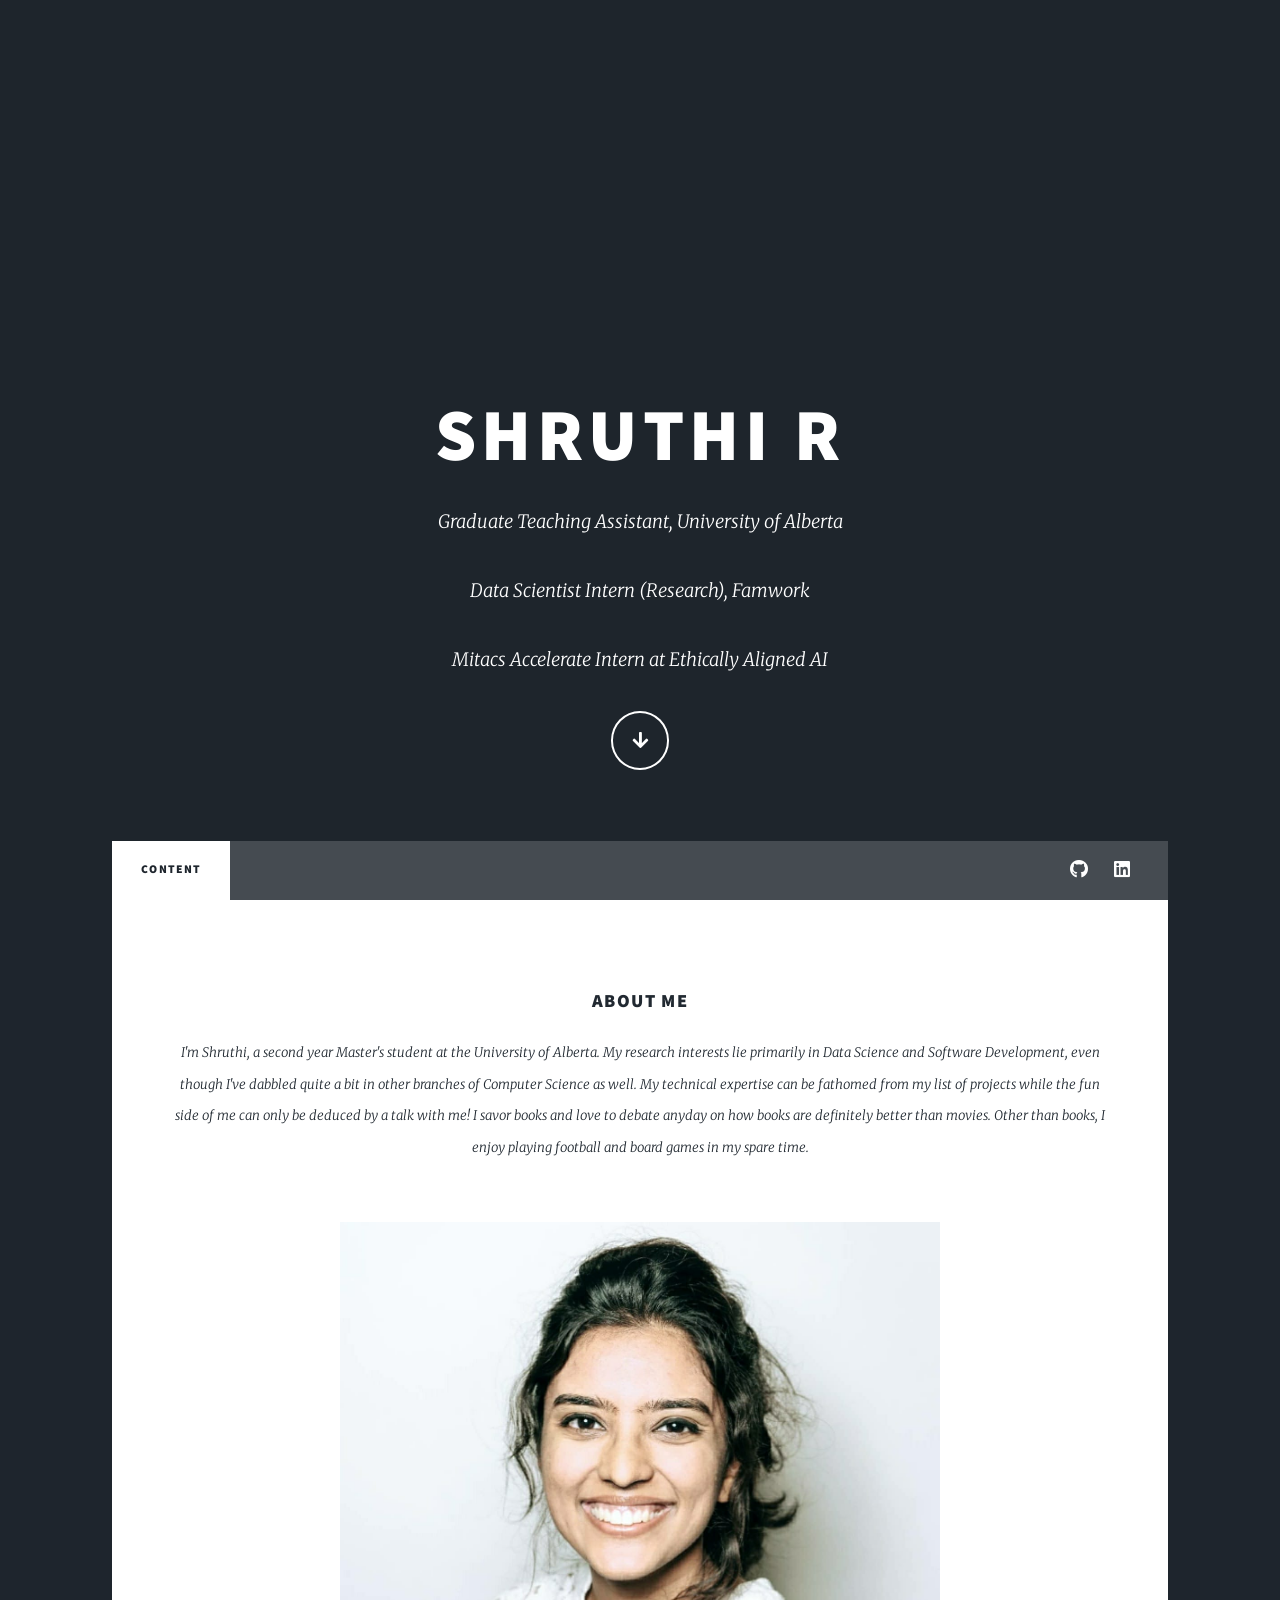
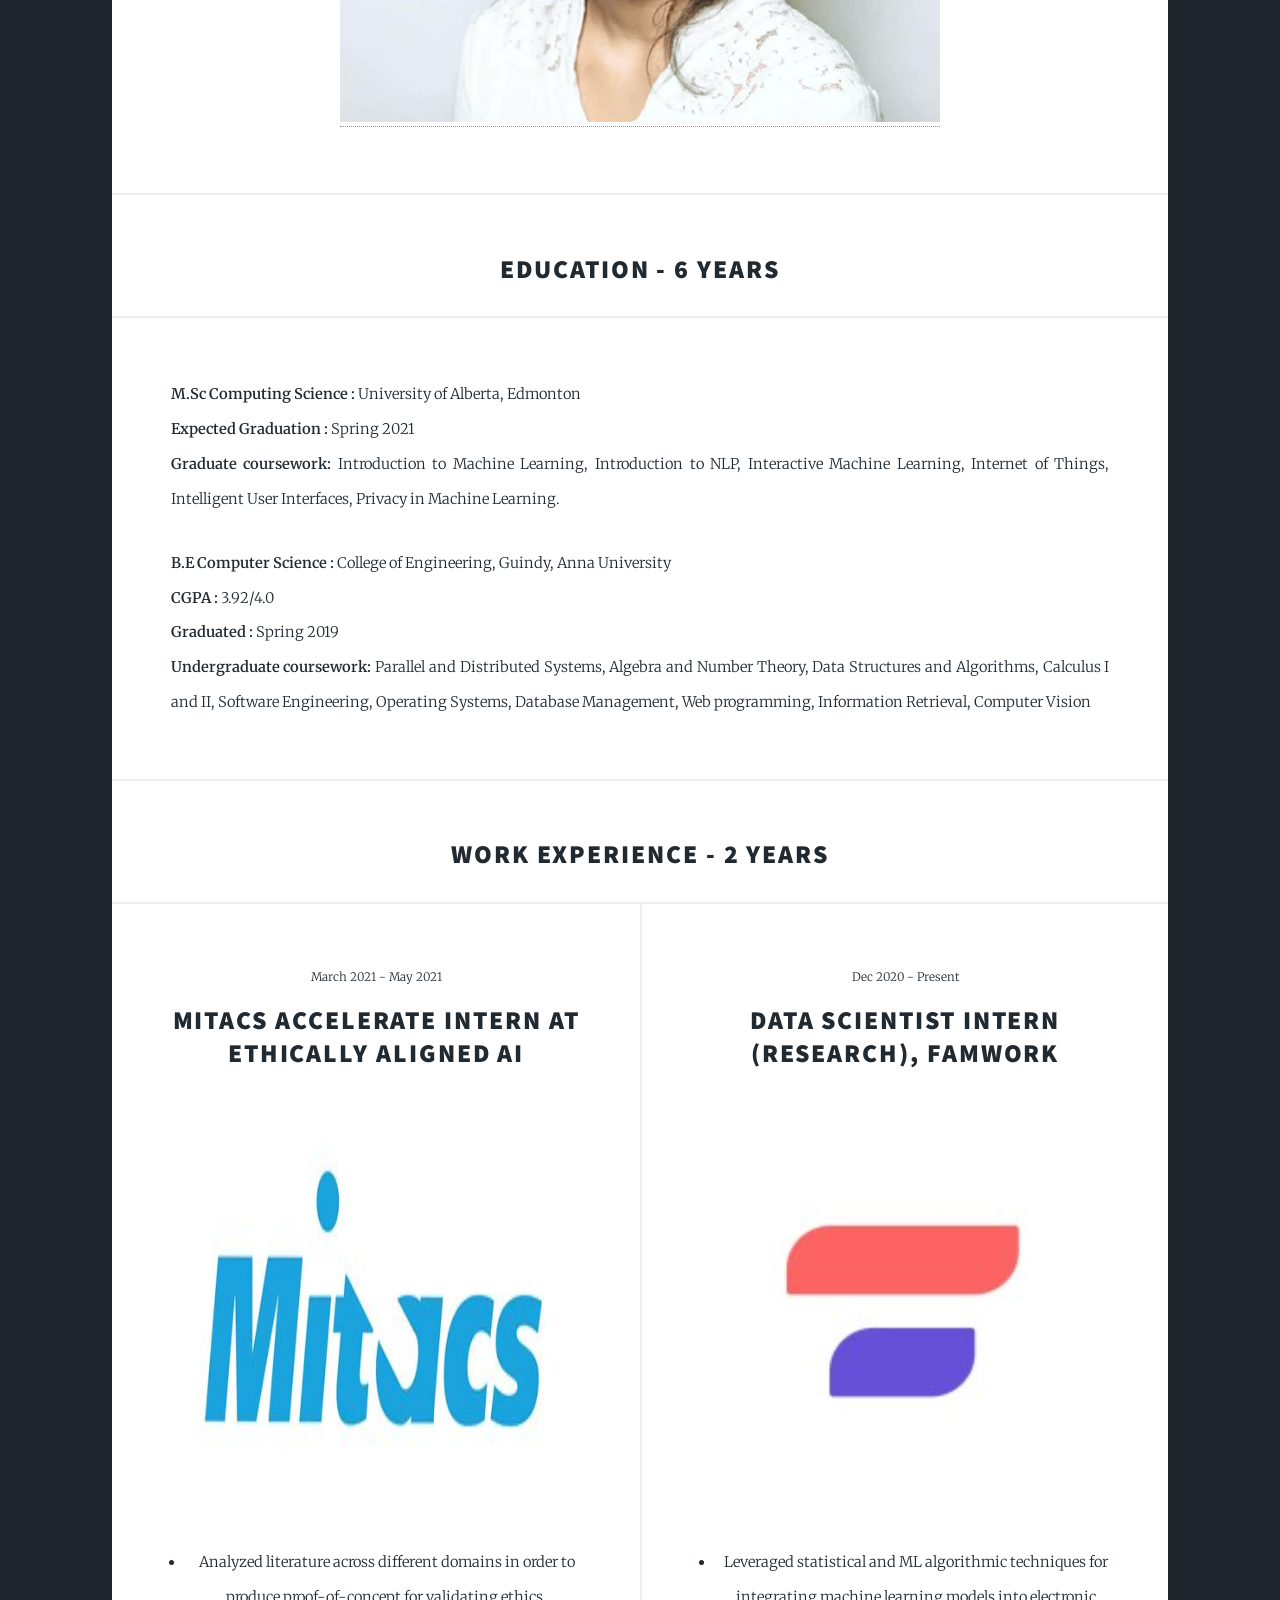
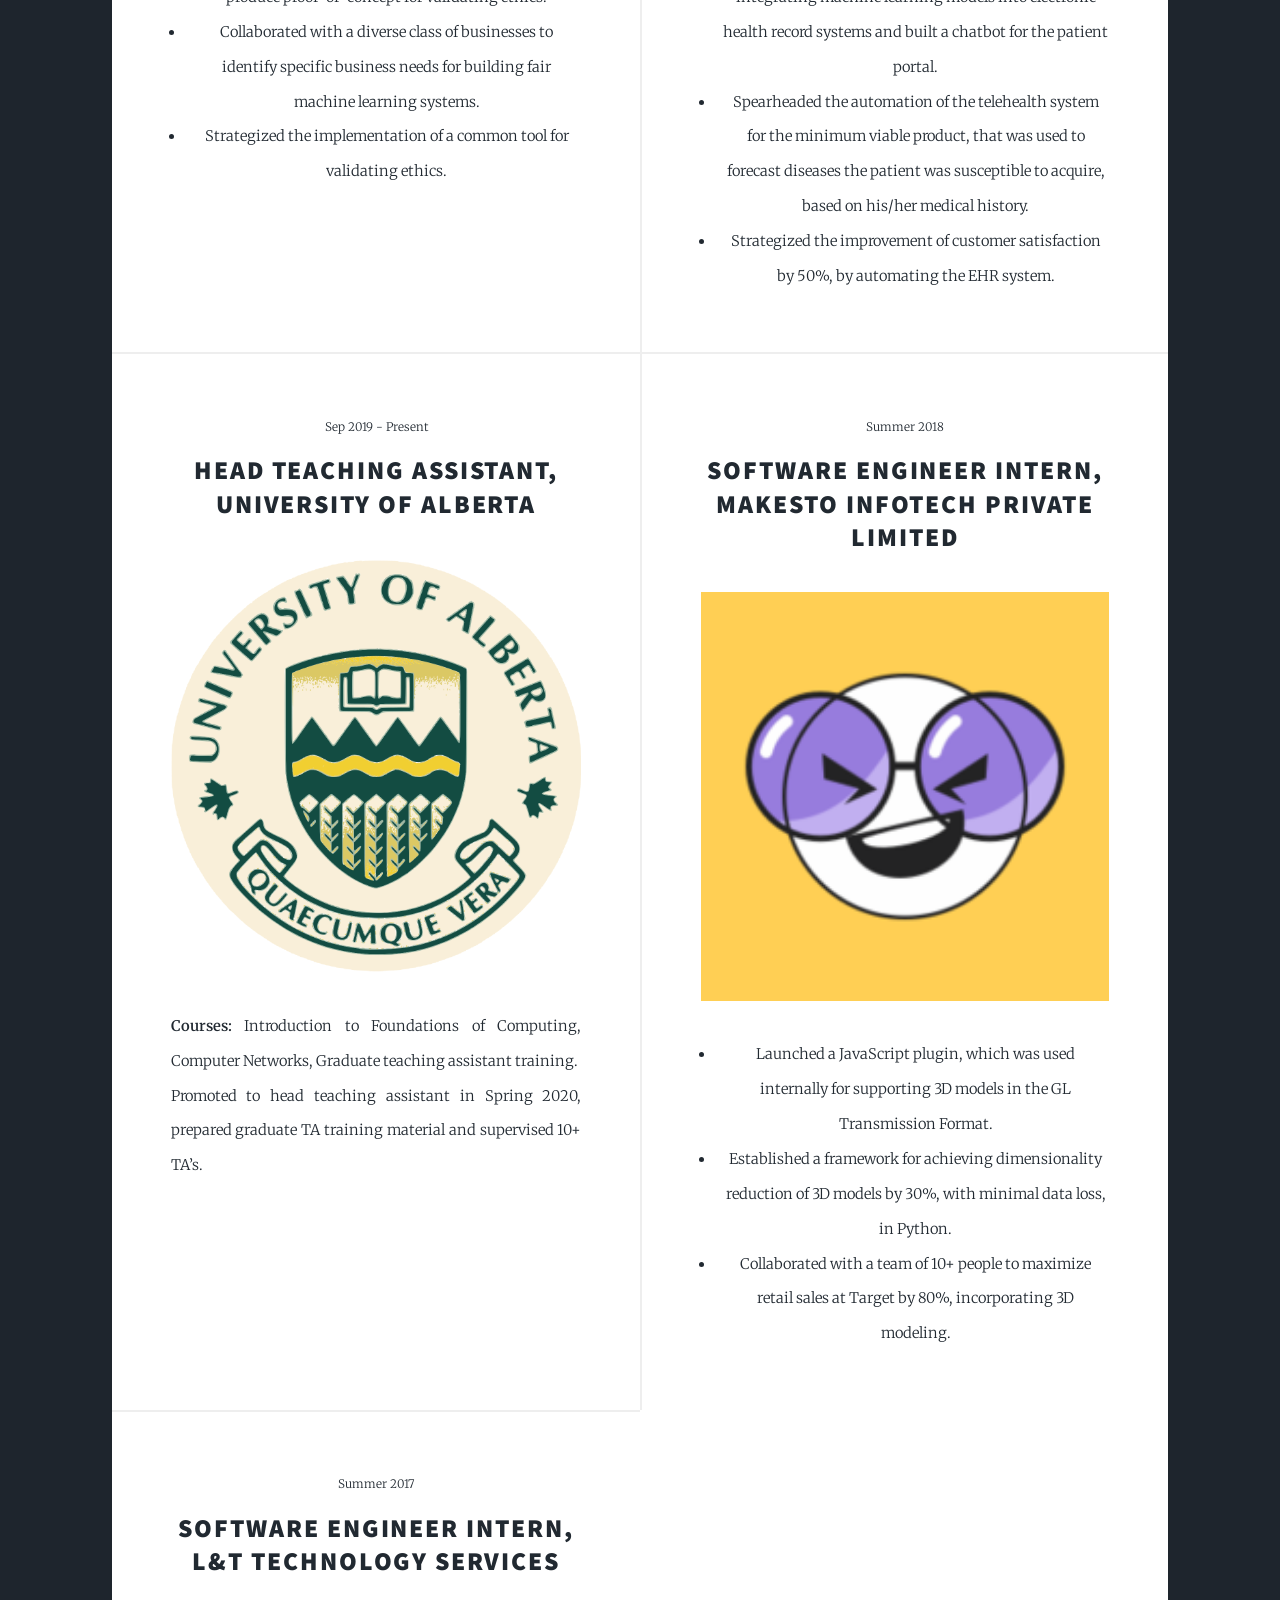
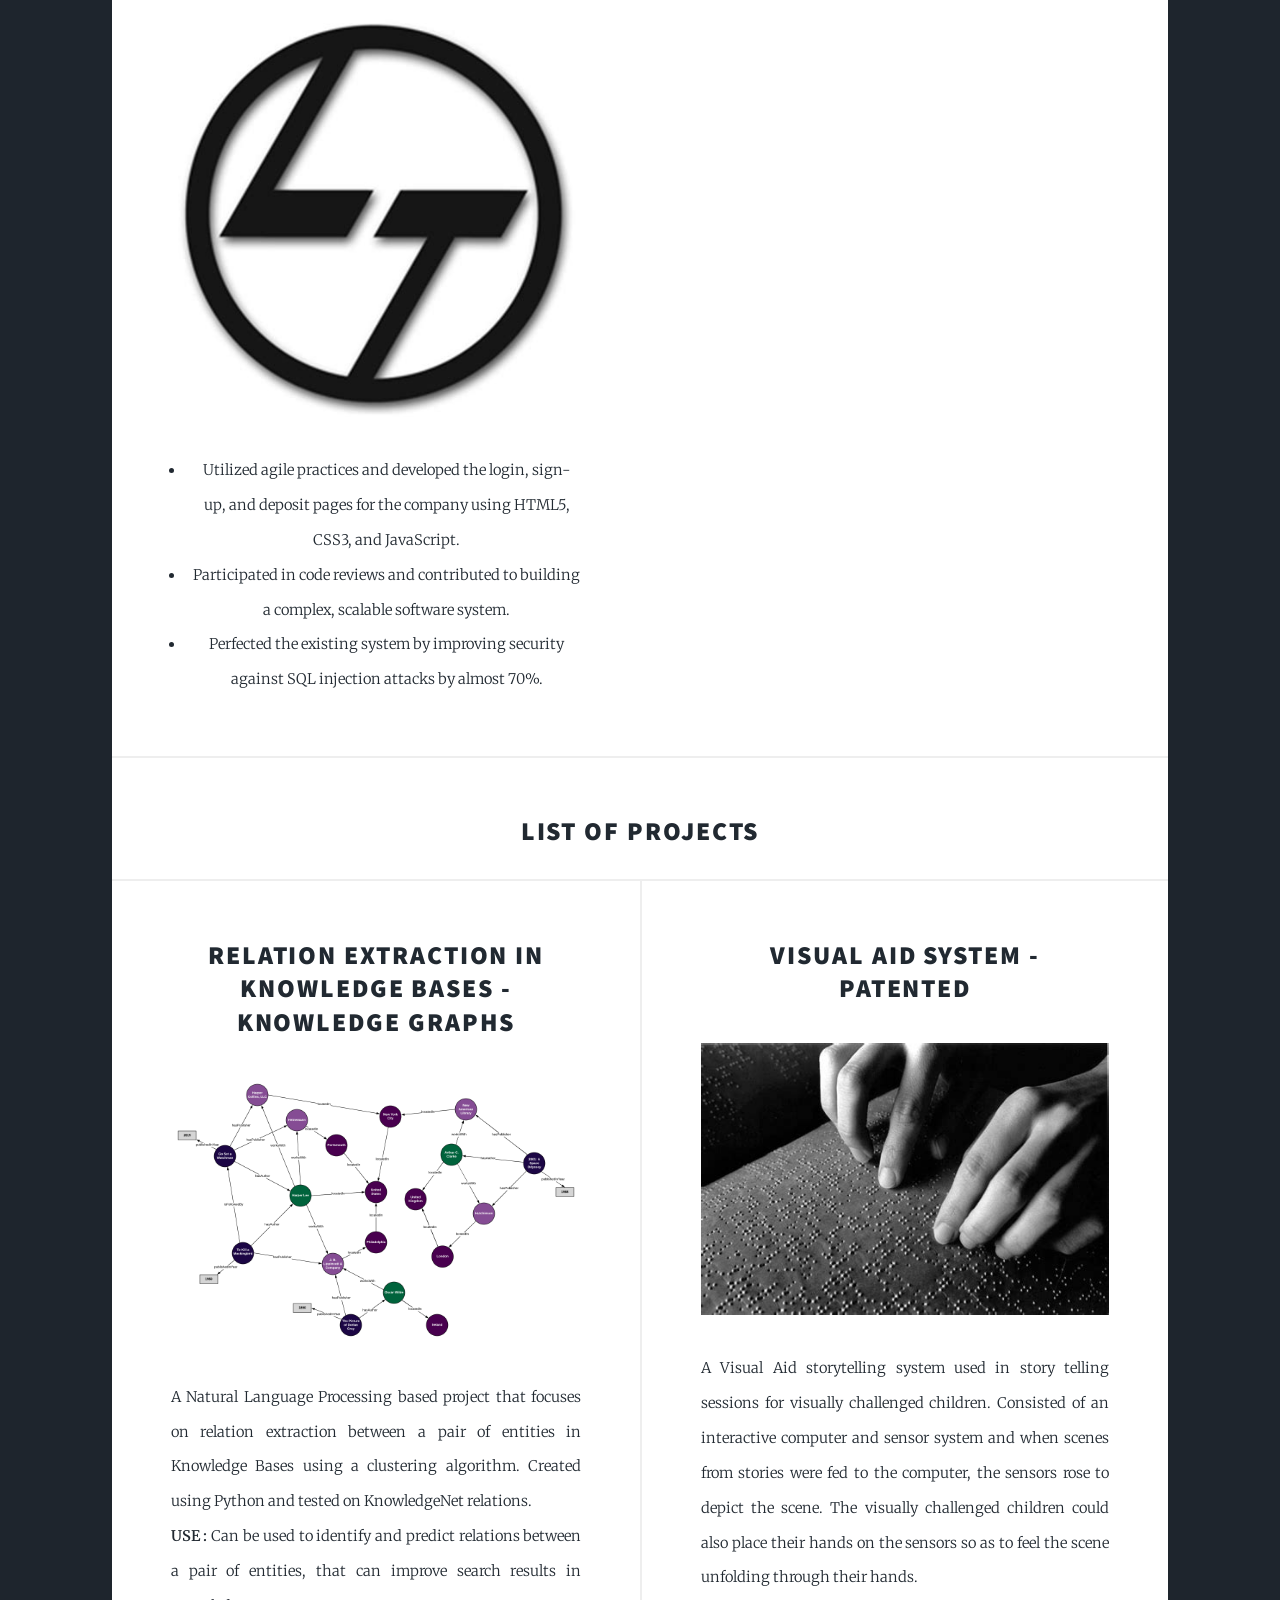
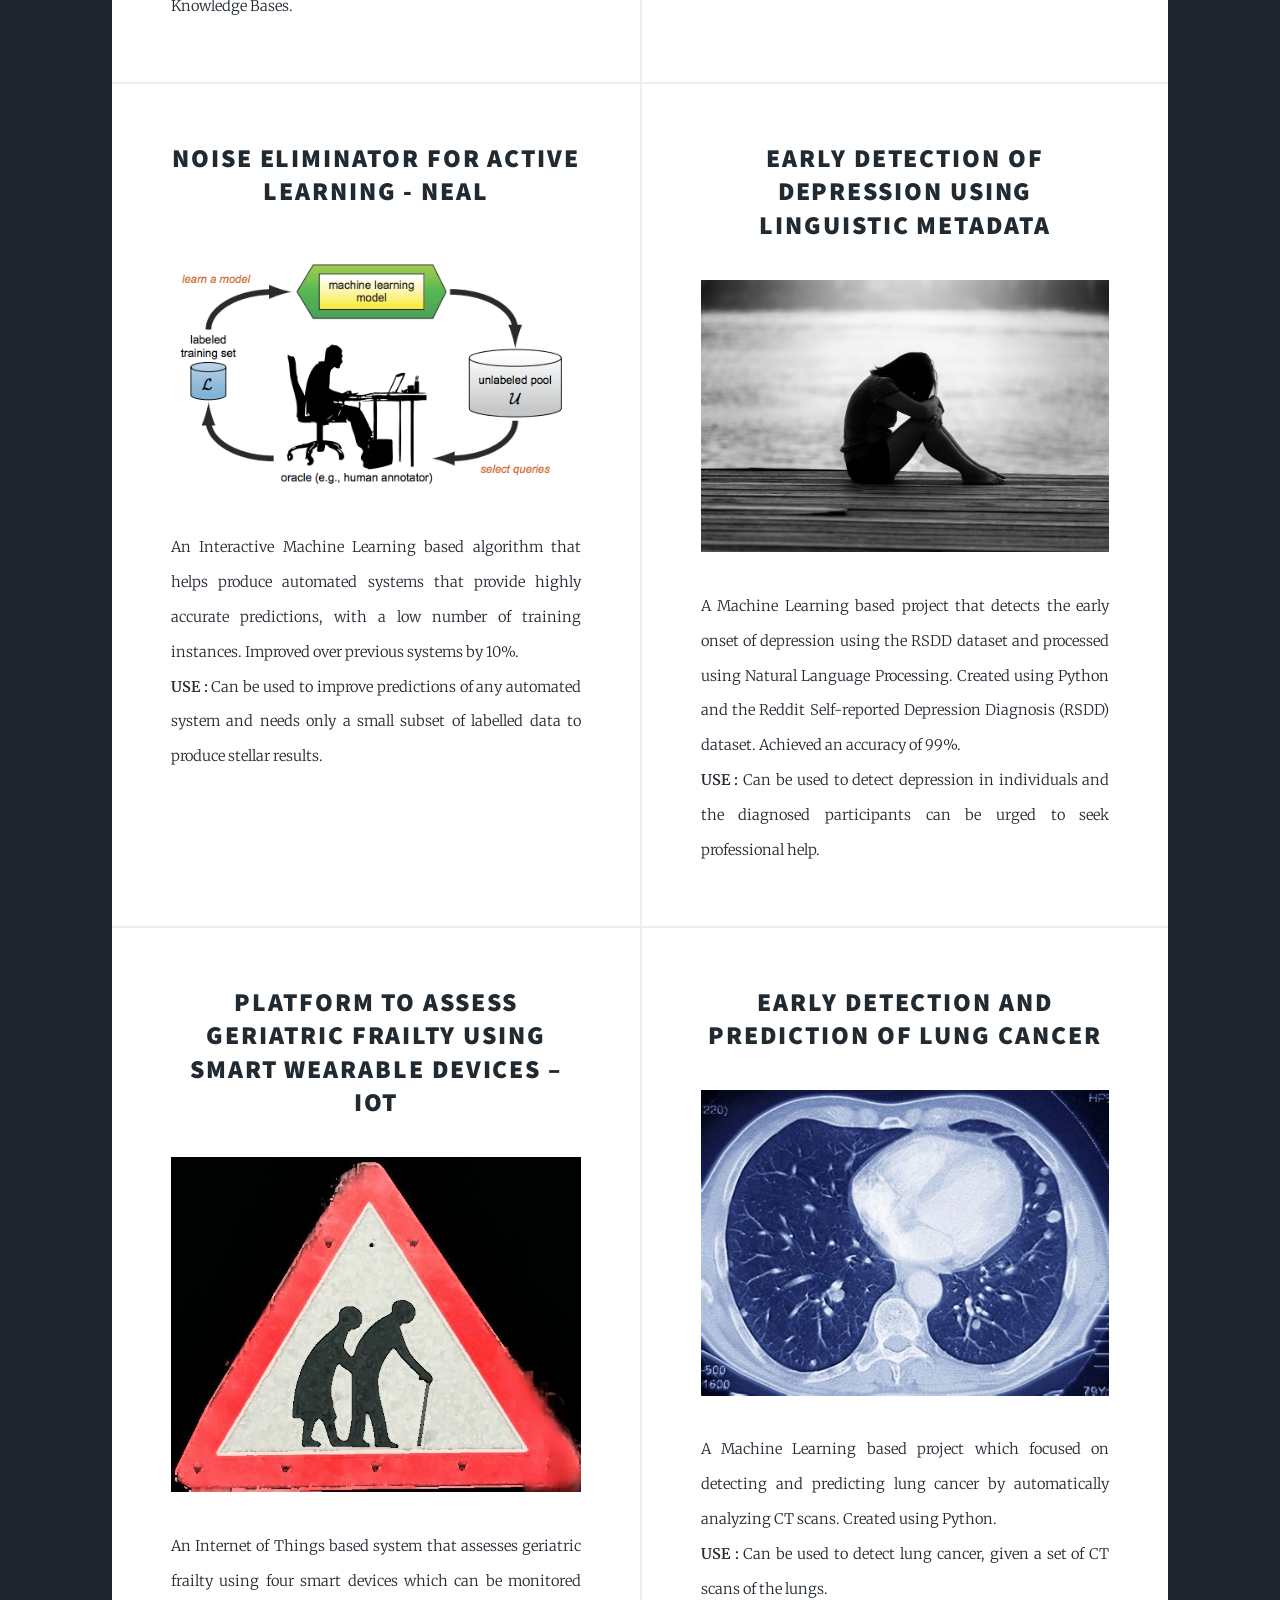
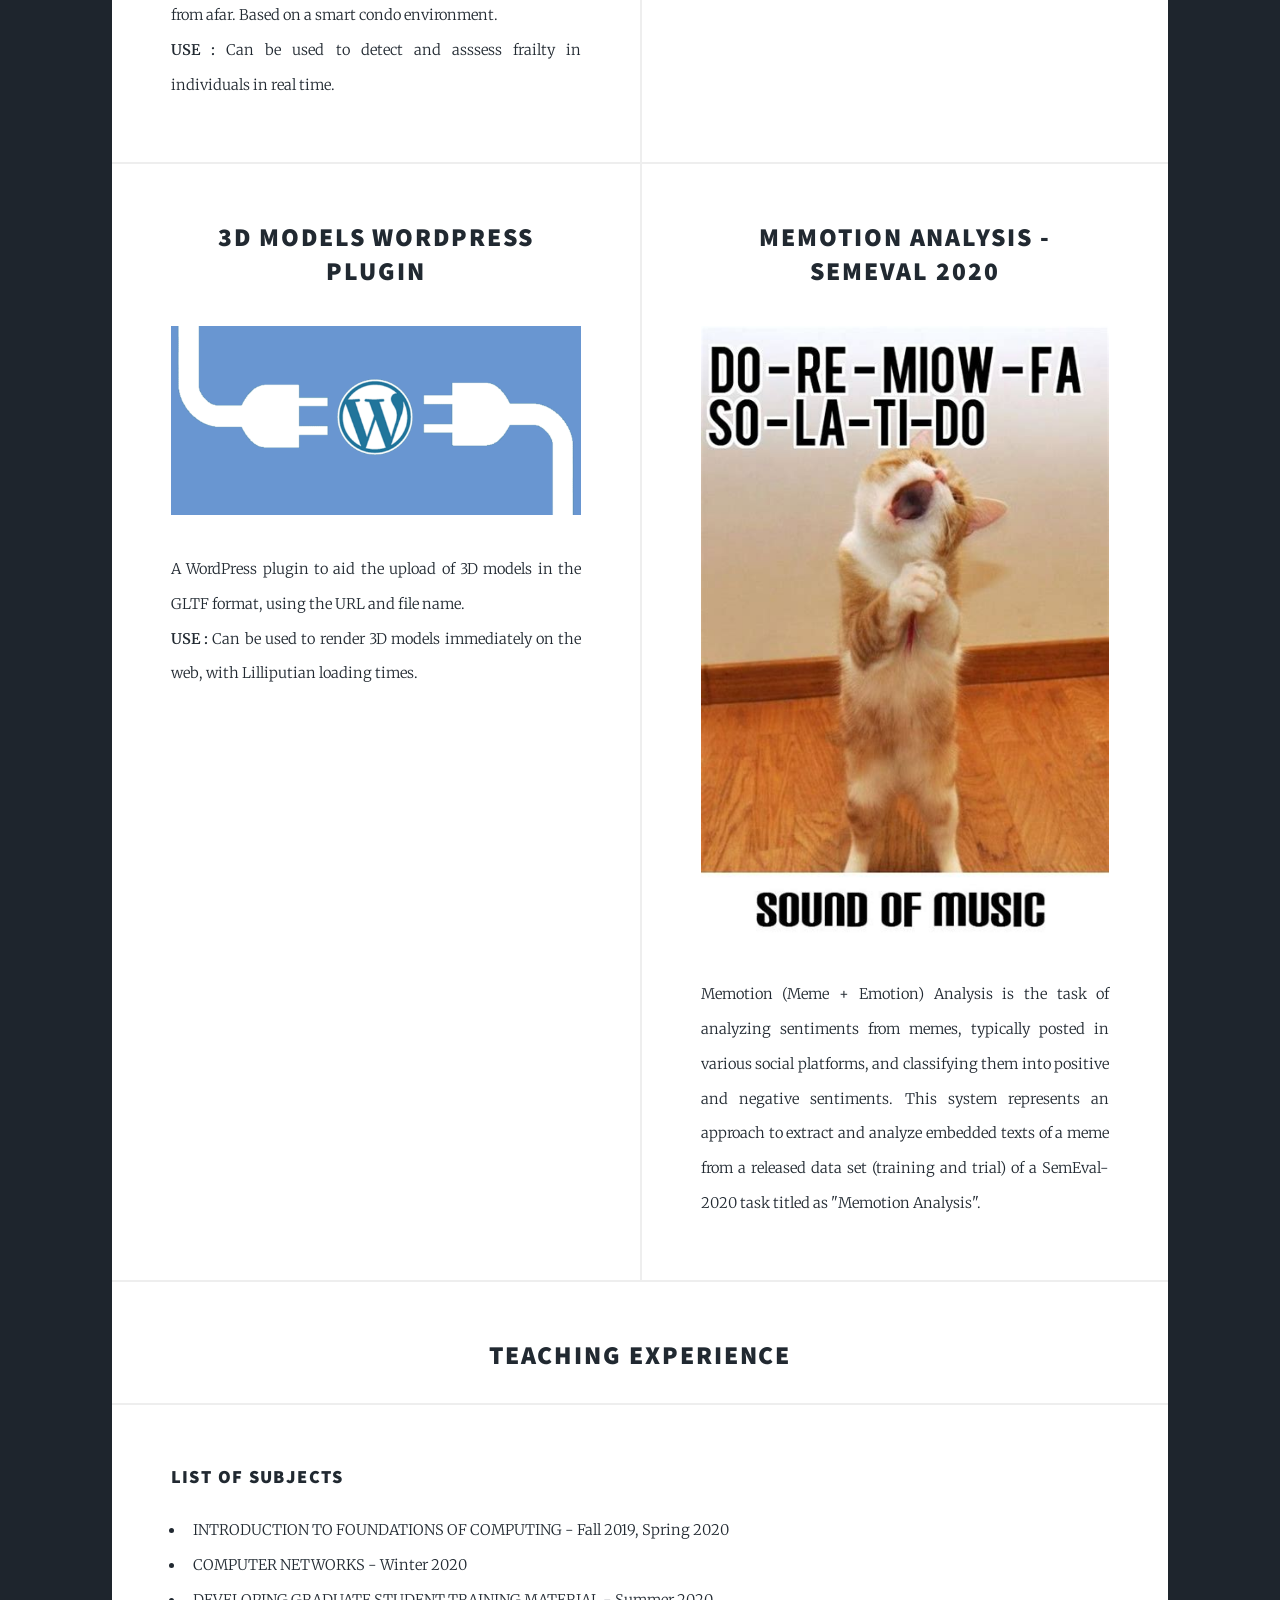
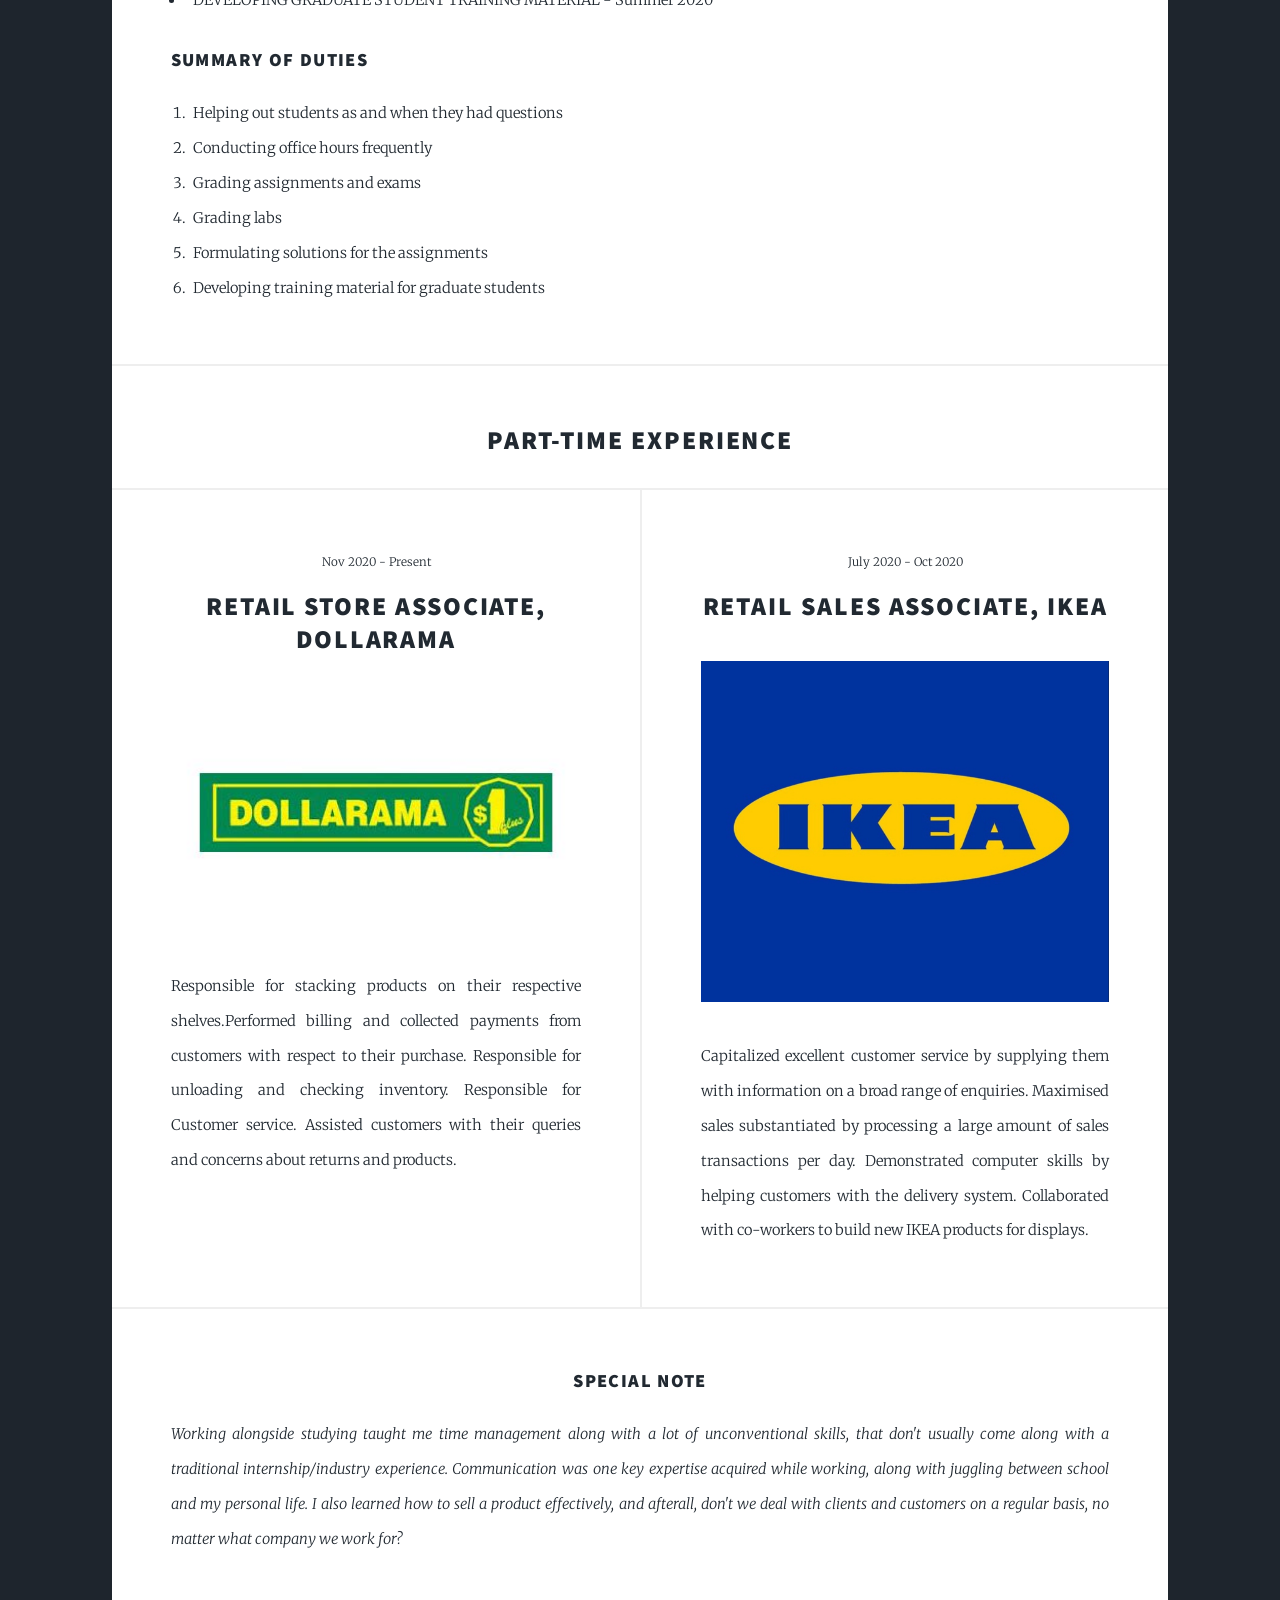
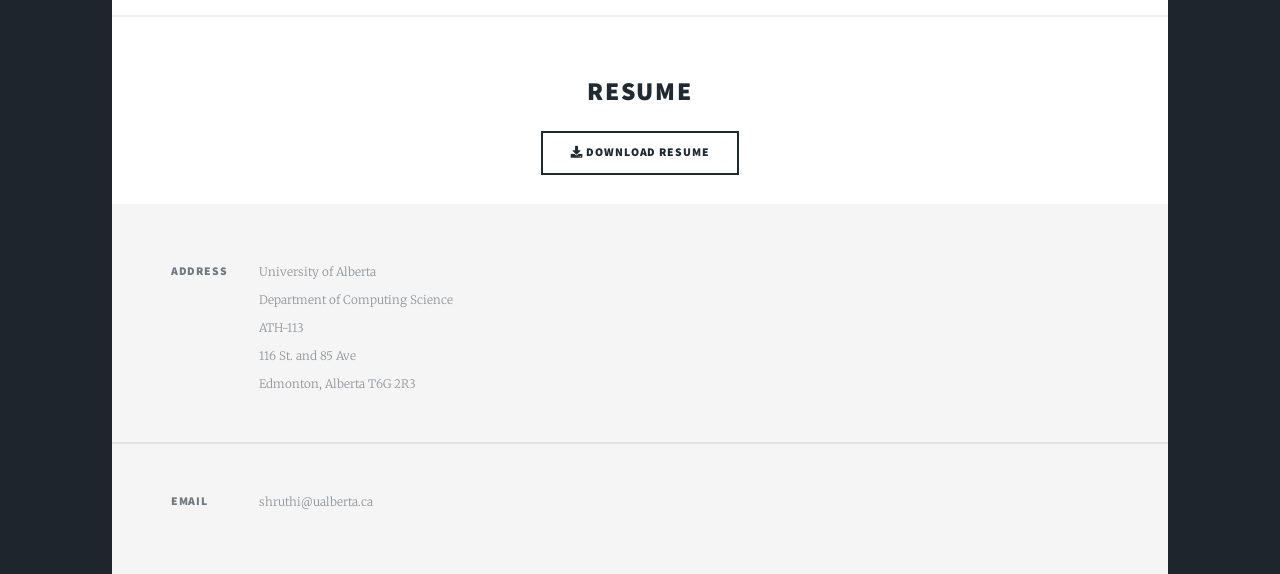
==== index.html @ 0471bafb "Update index.html" ====
<!DOCTYPE HTML>
<!--
	Massively by HTML5 UP
	html5up.net | @ajlkn
	Free for personal and commercial use under the CCA 3.0 license (html5up.net/license)
-->
<html>
	<head>
		<!-- Global site tag (gtag.js) - Google Analytics -->
<script async src="https://www.googletagmanager.com/gtag/js?id=G-V4GW9QPZR9"></script>
<script>
  window.dataLayer = window.dataLayer || [];
  function gtag(){dataLayer.push(arguments);}
  gtag('js', new Date());

  gtag('config', 'G-V4GW9QPZR9');
</script>
		
		<title>Shruthi's portfolio</title>
		<meta charset="utf-8" />
		<meta name="viewport" content="width=device-width, initial-scale=1, user-scalable=no" />
		<link rel="stylesheet" href="assets/css/main.css" />
		<noscript><link rel="stylesheet" href="assets/css/noscript.css" /></noscript>
	</head>
	<body class="is-preload">

		<!-- Wrapper -->
			<div id="wrapper" class="fade-in">

				<!-- Intro -->
					<div id="intro">
						<h1>Shruthi R</h1>
						<p>Graduate Teaching Assistant, University of Alberta</p>
						<p> Data Scientist Intern (Research), Famwork </p>
						<p> Mitacs Accelerate Intern at Ethically Aligned AI </p>
						<ul class="actions">
							<li><a href="#header" class="button icon solid solo fa-arrow-down scrolly">Continue</a></li>
						</ul>
					</div>

				<!-- Header -->
					<header id="header">
						<p class="logo">Shruthi</p>
					</header>

				<!-- Nav -->
					<nav id="nav">
						<ul class="links">
							<li class="active"><a href="index.html">Content</a></li>
							<!-- <li><a href="generic.html">Generic Page</a></li>
							<li><a href="elements.html">Elements Reference</a></li> -->
						</ul>
						<ul class="icons">
							<!-- <li><a href="#" class="icon brands fa-twitter"><span class="label">Twitter</span></a></li>
							<li><a href="#" class="icon brands fa-facebook-f"><span class="label">Facebook</span></a></li> -->
							<li><a href="https://github.com/shr100" class="icon brands fa-github"><span class="label">Github</span></a></li> 
							<li><a href="https://www.linkedin.com/in/shr-r/" class="icon brands fa-linkedin"><span class="label">LinkedIn</span></a></li>
						</ul>
					</nav>

				<!-- Main -->
					<div id="main">

						<!-- Featured Post -->
							<article class="post featured">
								<header class="major">
									<!-- <span class="date">April 25, 2017</span> -->
									<h3>About me</h3>
									<p>I'm Shruthi, a second year Master's student at the University of Alberta. My research interests lie primarily in Data Science and Software Development, even though I've dabbled quite a bit in other branches of Computer Science as well. My technical expertise can be fathomed from my list of projects while the fun side of me can only be deduced by a talk with me! I savor books and love to debate anyday on how books are definitely better than movies. Other than books, I enjoy playing football and board games in my spare time.
									</p>
								</header>
								<a href="#"><img src="images/prof.jpeg" alt="" width = "600" height = "500" /></a>
								<!-- <ul class="actions special">
									<li><a href="#" class="button large">Full Story</a></li>
								</ul> -->
							</article>

						<!--Education -->
						<h2 style ="text-align: center">EDUCATION - 6 YEARS</h2>
							<article>
								<p><b>M.Sc Computing Science : </b>University of Alberta, Edmonton<br />
								<b>Expected Graduation : </b>Spring 2021 <br />
								<b>Graduate coursework:</b> Introduction to Machine Learning, Introduction to NLP, Interactive Machine Learning, Internet of Things, Intelligent User Interfaces, Privacy in Machine Learning.
								</p>
								
								<p><b>B.E Computer Science : </b>College of Engineering, Guindy, Anna University<br />
									<b>CGPA : </b>3.92/4.0 <br />
								<b>Graduated : </b>Spring 2019 <br />
								<b>Undergraduate coursework:</b> Parallel and Distributed Systems, Algebra and Number Theory, Data Structures and Algorithms, Calculus I and II, Software Engineering, Operating Systems, Database Management, Web programming, Information Retrieval, Computer Vision
								</p>
								
							</article>
						

						<!--Work ex -->
						<h2 style ="text-align: center">WORK EXPERIENCE - 2 YEARS</h2>
							<section class="posts">
								<article>
									<header>
										<span class="date">March 2021 - May 2021</span>
										<h2>Mitacs Accelerate Intern at Ethically Aligned AI</h2>
									</header>
									<p class="image fit"><img src="images/mitacs.jpeg" height="400" alt="" /></p>
									<ul><li>Analyzed literature across different domains in order to produce proof-of-concept for validating ethics.</li> 
<li>Collaborated with a diverse class of businesses to identify specific business needs for building fair machine learning systems.</li> 
<li>Strategized the implementation of a common tool for validating ethics.</li></ul>
									
								</article>
								<article>
									<header>
										<span class="date">Dec 2020 - Present</span>
										<h2>Data Scientist Intern (Research), Famwork</h2>
									</header>
									<p class="image fit"><img src="images/famwork.jpeg" height="400" alt="" /></p>
									<ul><li>Leveraged statistical and ML algorithmic techniques for integrating machine learning models into electronic health record systems and built a chatbot for the patient portal.</li> 
<li>Spearheaded the automation of the telehealth system for the minimum viable product, that was used to forecast diseases the patient was susceptible to acquire, based on his/her medical history.</li> 
<li>Strategized the improvement of customer satisfaction by 50%, by automating the EHR system.</li></ul>
									
								</article>
								<article>
									<header>
										<span class="date">Sep 2019 - Present</span>
										<h2>Head Teaching Assistant, University of Alberta</h2>
									</header>
									<p class="image fit"><img src="images/ua.png" alt="" /></p>
									<p><b>Courses:</b> Introduction to Foundations of Computing, Computer Networks, Graduate teaching assistant training.<br>Promoted to head teaching assistant in Spring 2020, prepared graduate TA training material and supervised 10+ TA’s.</p>
								
								</article>
								<article>
									<header>
										<span class="date">Summer 2018</span>
										<h2>Software Engineer Intern, Makesto Infotech Private Limited</h2>
									</header>
									<p class="image fit"><img src="images/maskup.png" alt="" /></p>
									<ul><li>Launched a JavaScript plugin, which was used internally for supporting 3D models in the GL Transmission Format.</li>
<li>Established a framework for achieving dimensionality reduction of 3D models by 30%, with minimal data loss, in  Python.</li>
<li>Collaborated with a team of 10+ people to maximize retail sales at Target by 80%, incorporating 3D modeling.</li></ul>
									<!-- <ul class="actions special">
										<li><a href="#" class="button">Full Story</a></li>
									</ul> -->
								</article>
								<article>
									<header>
										<span class="date">Summer 2017</span>
										<h2>Software Engineer Intern,  L&T Technology Services</h2>
									</header>
									<p class="image fit"><img src="images/lt.jpeg" alt="" /></p>
									<ul><li>Utilized agile practices and developed the login, sign-up, and deposit pages for the company using HTML5, CSS3, and JavaScript.</li>
<li>Participated in code reviews and contributed to building a complex, scalable software system.</li> 
<li>Perfected the existing system by improving security against SQL injection attacks by almost 70%.</li></ul>
									<!-- <ul class="actions special">
										<li><a href="#" class="button">Full Story</a></li>
									</ul> -->
								</article>
							</section>

						

						<!-- Posts -->
						<h2 style ="text-align: center">LIST OF PROJECTS</h2>
							<section class="posts">
								<article>
									<header>
										<!-- <span class="date">April 24, 2017</span> -->
										<h2>RELATION EXTRACTION IN KNOWLEDGE BASES - KNOWLEDGE GRAPHS</h2>
									</header>
									<p class="image fit"><img src="images/696_project.png" alt="" /></p>
									<p>A Natural Language Processing based project that focuses on relation extraction between a pair of entities in Knowledge Bases using a clustering algorithm. Created using Python and tested on KnowledgeNet relations.<br />
									<b> USE : </b> Can be used to identify and predict relations between a pair of entities, that can improve search results in Knowledge Bases.</p>
									<!-- <ul class="actions special">
										<li><a href="#" class="button">Full Story</a></li>
									</ul> -->
								</article>
								<article>
									<header>
										<!-- <span class="date">April 24, 2017</span> -->
										<h2>Visual Aid system - Patented</h2>
									</header>
									<p class="image fit"><img src="images/braille.jpeg" alt="" /></p>
									<p>A Visual Aid storytelling system used in story telling sessions for visually challenged children.
									Consisted of an interactive computer and sensor system and when scenes from stories were fed to the computer, the sensors rose to depict the scene.
									The visually challenged children could also place their hands on the sensors so as to feel the scene unfolding through their hands.</p>
									<!-- <ul class="actions special">
										<li><a href="#" class="button">Full Story</a></li>
									</ul> -->
								</article>
								<article>
									<header>
										<!-- <span class="date">April 24, 2017</span> -->
										<h2>NOISE ELIMINATOR FOR ACTIVE LEARNING - NEAL</h2>
									</header>
									<p class="image fit"><img src="images/al.png" alt="" /></p>
									<p>An Interactive Machine Learning based algorithm that helps produce automated systems that provide highly accurate predictions, with a low number of training instances. Improved over previous systems by 10%.<br />
									<b> USE : </b> Can be used to improve predictions of any automated system and needs only a small subset of labelled data to produce stellar results.</p>
									<!-- <ul class="actions special">
										<li><a href="#" class="button">Full Story</a></li>
									</ul> -->
								</article>
								<article>
									<header>
										<!-- <span class="date">April 24, 2017</span> -->
										<h2>EARLY DETECTION OF DEPRESSION USING LINGUISTIC METADATA</h2>
									</header>
									<p class="image fit"><img src="images/depression.jpeg" alt="" /></p>
									<p>A Machine Learning based project that detects the early onset of depression using the RSDD dataset and processed using Natural Language Processing.
									Created using Python and the Reddit Self-reported Depression Diagnosis (RSDD) dataset. Achieved an accuracy of 99%.<br />
					
									<b> USE : </b> Can be used to detect depression in individuals and the diagnosed participants can be urged to seek professional help.</p>
									<!-- <ul class="actions special">
										<li><a href="#" class="button">Full Story</a></li>
									</ul> -->
								</article>
								<article>
									<header>
										<!-- <span class="date">April 24, 2017</span> -->
										<h2>Platform to assess geriatric frailty using smart wearable devices – IoT</h2>
									</header>
									<p class="image fit"><img src="images/frail.jpeg" alt="" /></p>
									<p>An Internet of Things based system that assesses geriatric frailty using four smart devices which can be monitored from afar. Based on a smart condo environment.<br />
									<b> USE : </b> Can be used to detect and asssess frailty in individuals in real time.</p>
									<!-- <ul class="actions special">
										<li><a href="#" class="button">Full Story</a></li>
									</ul> -->
								</article>
								<article>
									<header>
										<!-- <span class="date">April 24, 2017</span> -->
										<h2>EARLY DETECTION AND PREDICTION OF LUNG CANCER</h2>
									</header>
									<p class="image fit"><img src="images/lung_cancer.jpeg" alt="" /></p>
									<p>A Machine Learning based project which focused on detecting and predicting lung cancer by automatically analyzing CT scans. Created using Python.<br />
									<b> USE : </b> Can be used to detect lung cancer, given a set of CT scans of the lungs.</p>
									<!-- <ul class="actions special">
										<li><a href="#" class="button">Full Story</a></li>
									</ul> -->
								</article>
								<article>
									<header>
										<!-- <span class="date">April 24, 2017</span> -->
										<h2>3D MODELS WORDPRESS PLUGIN</h2>
									</header>
									<p class="image fit"><img src="images/plugin.png" alt="" /></p>
									<p>A WordPress plugin to aid the upload of 3D models in the GLTF format, using the URL and file name.<br />
									<b> USE : </b> Can be used to render 3D models immediately on the web, with Lilliputian loading times.</p>
									<!-- <ul class="actions special">
										<li><a href="#" class="button">Full Story</a></li>
									</ul> -->
								</article>
								<article>
									<header>
										<!-- <span class="date">April 24, 2017</span> -->
										<h2>Memotion Analysis - SemEval 2020</h2>
									</header>
									<p class="image fit"><img src="images/meme.jpeg" alt="" /></p>
									<p>Memotion (Meme + Emotion) Analysis is the task of analyzing sentiments from memes, typically posted in various social platforms, and classifying them into positive and negative sentiments. This system represents an approach to extract and analyze embedded texts of a meme from a released data set (training and trial) of a SemEval-2020 task titled as "Memotion Analysis".</p>
									<!-- <ul class="actions special">
										<li><a href="#" class="button">Full Story</a></li>
									</ul> -->
								</article>
								
							</section>
							
						<!--Teaching Experience -->
						<h2 style ="text-align: center">Teaching Experience</h2>
							<article>
							<h3>LIST OF SUBJECTS</h3>
							<ul>
								<li>INTRODUCTION TO FOUNDATIONS OF COMPUTING - Fall 2019, Spring 2020</li>
								<li>COMPUTER NETWORKS - Winter 2020</li>
								<li>DEVELOPING GRADUATE STUDENT TRAINING MATERIAL - Summer 2020</li>
							</ul>
							<h3>SUMMARY OF DUTIES</h3>
							<ol>
								<li>Helping out students as and when they had questions</li>
								<li>Conducting office hours frequently</li>
								<li>Grading assignments and exams</li>
								<li>Grading labs</li>
								<li>Formulating solutions for the assignments</li>
								<li>Developing training material for graduate students</li>
							</ol>

							</article>
						
						<!--Part-time Experience -->
						<h2 style ="text-align: center">Part-time Experience</h2>
							<section class="posts">
								<article>
									<header>
										<span class="date">Nov 2020 - Present</span>
										<h2>Retail Store Associate, Dollarama</h2>
									</header>
									<p class="image fit"><img src="images/dol.jpeg" alt="" /></p>
									<p>Responsible for stacking products on their respective shelves.Performed billing and collected payments from customers with respect to their purchase. Responsible for unloading and checking inventory. Responsible for Customer service. Assisted customers with their queries and concerns about returns and products.</p>
									
								</article>

								<article>
									<header>
										<span class="date">July 2020 - Oct 2020</span>
										<h2>Retail Sales Associate, IKEA</h2>
									</header>
									<p class="image fit"><img src="images/ikea.jpeg" alt="" /></p>
									<p>Capitalized excellent customer service by supplying them with information on a broad range of enquiries. Maximised sales substantiated by processing a large amount of sales transactions per day. Demonstrated computer skills by helping customers with the delivery system. Collaborated with co-workers to build new IKEA products for displays.</p>
									
								</article>

							</section>
							<article>

							<h3><center>SPECIAL NOTE</h3>
							<p>
								<em>Working alongside studying taught me time management along with a lot of unconventional skills, that don't usually come along with a traditional internship/industry experience. Communication was one key expertise acquired while working, along with juggling between school and my personal life. I also learned how to sell a product effectively, and afterall, don't we deal with clients and customers on a regular basis, no matter what company we work for?  </em>
							</p>
							

							</article>

						<!-- Footer -->
							<footer>
								<h2>Resume</h2>
								<button class="w3-button w3-light-grey w3-padding-large w3-section" onclick="window.open('files/r_shruthi.pdf')">
     							 <i class="fa fa-download"></i> Download Resume
   								 </button>
								<!-- <div class="pagination">
									<a href="#" class="page active">1</a>
									<a href="#" class="page">2</a>
									<a href="#" class="page">3</a>
									<span class="extra">&hellip;</span>
									<a href="#" class="page">8</a>
									<a href="#" class="page">9</a>
									<a href="#" class="page">10</a>
									<a href="#" class="next">Next</a>
								</div> -->
							</footer>

					</div>

				<!-- Footer -->
					<footer id="footer">
						<!-- <section>
							<form method="post" action="#">
								<div class="fields">
									<div class="field">
										<label for="name">Name</label>
										<input type="text" name="name" id="name" />
									</div>
									<div class="field">
										<label for="email">Email</label>
										<input type="text" name="email" id="email" />
									</div>
									<div class="field">
										<label for="message">Message</label>
										<textarea name="message" id="message" rows="3"></textarea>
									</div>
								</div>
								<ul class="actions">
									<li><input type="submit" value="Send Message" /></li>
								</ul>
							</form>
						</section> -->
						<section class="split contact">
							<section class="alt">
								<h3>Address</h3>
								<p>University of Alberta<br />
									Department of Computing Science<br />
									ATH-113<br />
									116 St. and 85 Ave<br />
									Edmonton, Alberta T6G 2R3</p>
							</section>
							<!-- <section>
								<h3>Phone</h3>
								<p><a href="#">(000) 000-0000</a></p>
							</section> -->
							<section>
								<h3>Email</h3>
								<p>shruthi@ualberta.ca</p>
							</section>
							<!-- <section>
								<h3>Social</h3>
								<ul class="icons alt">
									<li><a href="#" class="icon brands alt fa-twitter"><span class="label">Twitter</span></a></li>
									<li><a href="#" class="icon brands alt fa-facebook-f"><span class="label">Facebook</span></a></li>
									<li><a href="#" class="icon brands alt fa-instagram"><span class="label">Instagram</span></a></li>
									<li><a href="#" class="icon brands alt fa-github"><span class="label">GitHub</span></a></li>
								</ul>
							</section> -->
						</section>
					</footer>

				<!-- Copyright -->
						<!-- <div id="copyright">
							<ul><li>&copy; Untitled</li><li>Design: <a href="https://html5up.net">HTML5 UP</a></li></ul>
						</div> -->

			</div>

		<!-- Scripts -->
			<script src="assets/js/jquery.min.js"></script>
			<script src="assets/js/jquery.scrollex.min.js"></script>
			<script src="assets/js/jquery.scrolly.min.js"></script>
			<script src="assets/js/browser.min.js"></script>
			<script src="assets/js/breakpoints.min.js"></script>
			<script src="assets/js/util.js"></script>
			<script src="assets/js/main.js"></script>

	</body>
</html>
---- assets/css/main.css ----
@import url(fontawesome-all.min.css);
@import url("https://fonts.googleapis.com/css?family=Merriweather:300,700,300italic,700italic|Source+Sans+Pro:900");

/*
	Massively by HTML5 UP
	html5up.net | @ajlkn
	Free for personal and commercial use under the CCA 3.0 license (html5up.net/license)
*/

html, body, div, span, applet, object,
iframe, h1, h2, h3, h4, h5, h6, p, blockquote,
pre, a, abbr, acronym, address, big, cite,
code, del, dfn, em, img, ins, kbd, q, s, samp,
small, strike, strong, sub, sup, tt, var, b,
u, i, center, dl, dt, dd, ol, ul, li, fieldset,
form, label, legend, table, caption, tbody,
tfoot, thead, tr, th, td, article, aside,
canvas, details, embed, figure, figcaption,
footer, header, hgroup, menu, nav, output, ruby,
section, summary, time, mark, audio, video {
	margin: 0;
	padding: 0;
	border: 0;
	font-size: 100%;
	font: inherit;
	vertical-align: baseline;}

article, aside, details, figcaption, figure,
footer, header, hgroup, menu, nav, section {
	display: block;}

body {
	line-height: 1;
}

ol, ul {
	list-style: none;
}

blockquote, q {
	quotes: none;
}

	blockquote:before, blockquote:after, q:before, q:after {
		content: '';
		content: none;
	}

table {
	border-collapse: collapse;
	border-spacing: 0;
}

body {
	-webkit-text-size-adjust: none;
}

mark {
	background-color: transparent;
	color: inherit;
}

input::-moz-focus-inner {
	border: 0;
	padding: 0;
}

input, select, textarea {
	-moz-appearance: none;
	-webkit-appearance: none;
	-ms-appearance: none;
	appearance: none;
}

/* Basic */

	@-ms-viewport {
		width: device-width;
	}

	body {
		-ms-overflow-style: scrollbar;
	}

	@media screen and (max-width: 480px) {

		html, body {
			min-width: 320px;
		}

	}

	html {
		box-sizing: border-box;
	}

	*, *:before, *:after {
		box-sizing: inherit;
	}

	body {
		background-color: #1e252d;
	}

		body.is-preload *, body.is-preload *:before, body.is-preload *:after {
			-moz-animation: none !important;
			-webkit-animation: none !important;
			-ms-animation: none !important;
			animation: none !important;
			-moz-transition: none !important;
			-webkit-transition: none !important;
			-ms-transition: none !important;
			transition: none !important;
		}

/* Type */

	html {
		font-size: 16pt;
	}

		@media screen and (max-width: 1680px) {

			html {
				font-size: 12pt;
			}

		}

		@media screen and (max-width: 1280px) {

			html {
				font-size: 11pt;
			}

		}

		@media screen and (max-width: 360px) {

			html {
				font-size: 10pt;
			}

		}

	body {
		color: #212931;
	}

	body, input, select, textarea {
		font-family: "Merriweather", Georgia, serif;
		font-weight: 300;
		font-size: 1rem;
		line-height: 2.375;
	}

	a {
		-moz-transition: color 0.2s ease-in-out, background-color 0.2s ease-in-out, border-color 0.2s ease-in-out, box-shadow 0.2s ease-in-out;
		-webkit-transition: color 0.2s ease-in-out, background-color 0.2s ease-in-out, border-color 0.2s ease-in-out, box-shadow 0.2s ease-in-out;
		-ms-transition: color 0.2s ease-in-out, background-color 0.2s ease-in-out, border-color 0.2s ease-in-out, box-shadow 0.2s ease-in-out;
		transition: color 0.2s ease-in-out, background-color 0.2s ease-in-out, border-color 0.2s ease-in-out, box-shadow 0.2s ease-in-out;
		border-bottom: dotted 1px;
		text-decoration: none;
	}

		a:hover {
			border-bottom-color: transparent;
		}

	strong, b {
		font-weight: 600;
	}

	em, i {
		font-style: italic;
	}

	p {
		text-align: justify;
		margin: 0 0 2rem 0;
	}

	h1, h2, h3, h4, h5, h6 {
		font-family: "Source Sans Pro", Helvetica, sans-serif;
		font-weight: 900;
		line-height: 1.5;
		letter-spacing: 0.075em;
		text-transform: uppercase;
		margin: 0 0 1rem 0;
	}

		h1 a, h2 a, h3 a, h4 a, h5 a, h6 a {
			border-bottom: 0;
			color: inherit;
			text-decoration: none;
		}

	h1 {
		font-size: 4rem;
		line-height: 1.1;
		margin: 0 0 2rem 0;
	}

	h2 {
		font-size: 1.75rem;
		line-height: 1.3;
		margin: 0 0 1.5rem 0;
	}

	h3 {
		font-size: 1.25rem;
		margin: 0 0 1.5rem 0;
	}

	h4 {
		font-size: 1rem;
	}

	h5 {
		font-size: 0.9rem;
	}

	h6 {
		font-size: 0.8rem;
	}

	sub {
		font-size: 0.8rem;
		position: relative;
		top: 0.5rem;
	}

	sup {
		font-size: 0.8rem;
		position: relative;
		top: -0.5rem;
	}

	blockquote {
		border-left: solid 4px;
		font-style: italic;
		margin: 0 0 2rem 0;
		padding: 0.5rem 0 0.5rem 2rem;
	}

	code {
		border: solid 2px;
		font-family: "Courier New", monospace;
		font-size: 0.9rem;
		margin: 0 0.25rem;
		padding: 0.25rem 0.65rem;
	}

	pre {
		-webkit-overflow-scrolling: touch;
		font-family: "Courier New", monospace;
		font-size: 0.9rem;
		margin: 0 0 2rem 0;
	}

		pre code {
			display: block;
			line-height: 1.75;
			padding: 1rem 1.5rem;
			overflow-x: auto;
		}

	hr {
		border: 0;
		border-bottom: solid 2px;
		margin: 3rem 0;
	}

		hr.major {
			margin: 5rem 0;
		}

	.align-left {
		text-align: left;
	}

	.align-center {
		text-align: center;
	}

	.align-right {
		text-align: right;
	}

	input, select, textarea {
		color: #212931;
	}

	a {
		color: #212931;
		border-bottom-color: rgba(33, 41, 49, 0.5);
	}

		a:hover {
			border-bottom-color: transparent;
			color: #18bfef !important;
		}

	strong, b {
		color: #212931;
	}

	h1, h2, h3, h4, h5, h6 {
		color: #212931;
	}

	blockquote {
		border-left-color: #eeeeee;
	}

	code {
		background: rgba(220, 220, 220, 0.25);
		border-color: #eeeeee;
	}

	hr {
		border-bottom-color: #eeeeee;
	}

/* Row */

	.row {
		display: flex;
		flex-wrap: wrap;
		box-sizing: border-box;
		align-items: stretch;
	}

		.row > * {
			box-sizing: border-box;
		}

		.row.gtr-uniform > * > :last-child {
			margin-bottom: 0;
		}

		.row.aln-left {
			justify-content: flex-start;
		}

		.row.aln-center {
			justify-content: center;
		}

		.row.aln-right {
			justify-content: flex-end;
		}

		.row.aln-top {
			align-items: flex-start;
		}

		.row.aln-middle {
			align-items: center;
		}

		.row.aln-bottom {
			align-items: flex-end;
		}

		.row > .imp {
			order: -1;
		}

		.row > .col-1 {
			width: 8.33333%;
		}

		.row > .off-1 {
			margin-left: 8.33333%;
		}

		.row > .col-2 {
			width: 16.66667%;
		}

		.row > .off-2 {
			margin-left: 16.66667%;
		}

		.row > .col-3 {
			width: 25%;
		}

		.row > .off-3 {
			margin-left: 25%;
		}

		.row > .col-4 {
			width: 33.33333%;
		}

		.row > .off-4 {
			margin-left: 33.33333%;
		}

		.row > .col-5 {
			width: 41.66667%;
		}

		.row > .off-5 {
			margin-left: 41.66667%;
		}

		.row > .col-6 {
			width: 50%;
		}

		.row > .off-6 {
			margin-left: 50%;
		}

		.row > .col-7 {
			width: 58.33333%;
		}

		.row > .off-7 {
			margin-left: 58.33333%;
		}

		.row > .col-8 {
			width: 66.66667%;
		}

		.row > .off-8 {
			margin-left: 66.66667%;
		}

		.row > .col-9 {
			width: 75%;
		}

		.row > .off-9 {
			margin-left: 75%;
		}

		.row > .col-10 {
			width: 83.33333%;
		}

		.row > .off-10 {
			margin-left: 83.33333%;
		}

		.row > .col-11 {
			width: 91.66667%;
		}

		.row > .off-11 {
			margin-left: 91.66667%;
		}

		.row > .col-12 {
			width: 100%;
		}

		.row > .off-12 {
			margin-left: 100%;
		}

		.row.gtr-0 {
			margin-top: 0;
			margin-left: 0rem;
		}

			.row.gtr-0 > * {
				padding: 0 0 0 0rem;
			}

			.row.gtr-0.gtr-uniform {
				margin-top: 0rem;
			}

				.row.gtr-0.gtr-uniform > * {
					padding-top: 0rem;
				}

		.row.gtr-25 {
			margin-top: 0;
			margin-left: -0.375rem;
		}

			.row.gtr-25 > * {
				padding: 0 0 0 0.375rem;
			}

			.row.gtr-25.gtr-uniform {
				margin-top: -0.375rem;
			}

				.row.gtr-25.gtr-uniform > * {
					padding-top: 0.375rem;
				}

		.row.gtr-50 {
			margin-top: 0;
			margin-left: -0.75rem;
		}

			.row.gtr-50 > * {
				padding: 0 0 0 0.75rem;
			}

			.row.gtr-50.gtr-uniform {
				margin-top: -0.75rem;
			}

				.row.gtr-50.gtr-uniform > * {
					padding-top: 0.75rem;
				}

		.row {
			margin-top: 0;
			margin-left: -1.5rem;
		}

			.row > * {
				padding: 0 0 0 1.5rem;
			}

			.row.gtr-uniform {
				margin-top: -1.5rem;
			}

				.row.gtr-uniform > * {
					padding-top: 1.5rem;
				}

		.row.gtr-150 {
			margin-top: 0;
			margin-left: -2.25rem;
		}

			.row.gtr-150 > * {
				padding: 0 0 0 2.25rem;
			}

			.row.gtr-150.gtr-uniform {
				margin-top: -2.25rem;
			}

				.row.gtr-150.gtr-uniform > * {
					padding-top: 2.25rem;
				}

		.row.gtr-200 {
			margin-top: 0;
			margin-left: -3rem;
		}

			.row.gtr-200 > * {
				padding: 0 0 0 3rem;
			}

			.row.gtr-200.gtr-uniform {
				margin-top: -3rem;
			}

				.row.gtr-200.gtr-uniform > * {
					padding-top: 3rem;
				}

		@media screen and (max-width: 1680px) {

			.row {
				display: flex;
				flex-wrap: wrap;
				box-sizing: border-box;
				align-items: stretch;
			}

				.row > * {
					box-sizing: border-box;
				}

				.row.gtr-uniform > * > :last-child {
					margin-bottom: 0;
				}

				.row.aln-left {
					justify-content: flex-start;
				}

				.row.aln-center {
					justify-content: center;
				}

				.row.aln-right {
					justify-content: flex-end;
				}

				.row.aln-top {
					align-items: flex-start;
				}

				.row.aln-middle {
					align-items: center;
				}

				.row.aln-bottom {
					align-items: flex-end;
				}

				.row > .imp-xlarge {
					order: -1;
				}

				.row > .col-1-xlarge {
					width: 8.33333%;
				}

				.row > .off-1-xlarge {
					margin-left: 8.33333%;
				}

				.row > .col-2-xlarge {
					width: 16.66667%;
				}

				.row > .off-2-xlarge {
					margin-left: 16.66667%;
				}

				.row > .col-3-xlarge {
					width: 25%;
				}

				.row > .off-3-xlarge {
					margin-left: 25%;
				}

				.row > .col-4-xlarge {
					width: 33.33333%;
				}

				.row > .off-4-xlarge {
					margin-left: 33.33333%;
				}

				.row > .col-5-xlarge {
					width: 41.66667%;
				}

				.row > .off-5-xlarge {
					margin-left: 41.66667%;
				}

				.row > .col-6-xlarge {
					width: 50%;
				}

				.row > .off-6-xlarge {
					margin-left: 50%;
				}

				.row > .col-7-xlarge {
					width: 58.33333%;
				}

				.row > .off-7-xlarge {
					margin-left: 58.33333%;
				}

				.row > .col-8-xlarge {
					width: 66.66667%;
				}

				.row > .off-8-xlarge {
					margin-left: 66.66667%;
				}

				.row > .col-9-xlarge {
					width: 75%;
				}

				.row > .off-9-xlarge {
					margin-left: 75%;
				}

				.row > .col-10-xlarge {
					width: 83.33333%;
				}

				.row > .off-10-xlarge {
					margin-left: 83.33333%;
				}

				.row > .col-11-xlarge {
					width: 91.66667%;
				}

				.row > .off-11-xlarge {
					margin-left: 91.66667%;
				}

				.row > .col-12-xlarge {
					width: 100%;
				}

				.row > .off-12-xlarge {
					margin-left: 100%;
				}

				.row.gtr-0 {
					margin-top: 0;
					margin-left: 0rem;
				}

					.row.gtr-0 > * {
						padding: 0 0 0 0rem;
					}

					.row.gtr-0.gtr-uniform {
						margin-top: 0rem;
					}

						.row.gtr-0.gtr-uniform > * {
							padding-top: 0rem;
						}

				.row.gtr-25 {
					margin-top: 0;
					margin-left: -0.375rem;
				}

					.row.gtr-25 > * {
						padding: 0 0 0 0.375rem;
					}

					.row.gtr-25.gtr-uniform {
						margin-top: -0.375rem;
					}

						.row.gtr-25.gtr-uniform > * {
							padding-top: 0.375rem;
						}

				.row.gtr-50 {
					margin-top: 0;
					margin-left: -0.75rem;
				}

					.row.gtr-50 > * {
						padding: 0 0 0 0.75rem;
					}

					.row.gtr-50.gtr-uniform {
						margin-top: -0.75rem;
					}

						.row.gtr-50.gtr-uniform > * {
							padding-top: 0.75rem;
						}

				.row {
					margin-top: 0;
					margin-left: -1.5rem;
				}

					.row > * {
						padding: 0 0 0 1.5rem;
					}

					.row.gtr-uniform {
						margin-top: -1.5rem;
					}

						.row.gtr-uniform > * {
							padding-top: 1.5rem;
						}

				.row.gtr-150 {
					margin-top: 0;
					margin-left: -2.25rem;
				}

					.row.gtr-150 > * {
						padding: 0 0 0 2.25rem;
					}

					.row.gtr-150.gtr-uniform {
						margin-top: -2.25rem;
					}

						.row.gtr-150.gtr-uniform > * {
							padding-top: 2.25rem;
						}

				.row.gtr-200 {
					margin-top: 0;
					margin-left: -3rem;
				}

					.row.gtr-200 > * {
						padding: 0 0 0 3rem;
					}

					.row.gtr-200.gtr-uniform {
						margin-top: -3rem;
					}

						.row.gtr-200.gtr-uniform > * {
							padding-top: 3rem;
						}

		}

		@media screen and (max-width: 1280px) {

			.row {
				display: flex;
				flex-wrap: wrap;
				box-sizing: border-box;
				align-items: stretch;
			}

				.row > * {
					box-sizing: border-box;
				}

				.row.gtr-uniform > * > :last-child {
					margin-bottom: 0;
				}

				.row.aln-left {
					justify-content: flex-start;
				}

				.row.aln-center {
					justify-content: center;
				}

				.row.aln-right {
					justify-content: flex-end;
				}

				.row.aln-top {
					align-items: flex-start;
				}

				.row.aln-middle {
					align-items: center;
				}

				.row.aln-bottom {
					align-items: flex-end;
				}

				.row > .imp-large {
					order: -1;
				}

				.row > .col-1-large {
					width: 8.33333%;
				}

				.row > .off-1-large {
					margin-left: 8.33333%;
				}

				.row > .col-2-large {
					width: 16.66667%;
				}

				.row > .off-2-large {
					margin-left: 16.66667%;
				}

				.row > .col-3-large {
					width: 25%;
				}

				.row > .off-3-large {
					margin-left: 25%;
				}

				.row > .col-4-large {
					width: 33.33333%;
				}

				.row > .off-4-large {
					margin-left: 33.33333%;
				}

				.row > .col-5-large {
					width: 41.66667%;
				}

				.row > .off-5-large {
					margin-left: 41.66667%;
				}

				.row > .col-6-large {
					width: 50%;
				}

				.row > .off-6-large {
					margin-left: 50%;
				}

				.row > .col-7-large {
					width: 58.33333%;
				}

				.row > .off-7-large {
					margin-left: 58.33333%;
				}

				.row > .col-8-large {
					width: 66.66667%;
				}

				.row > .off-8-large {
					margin-left: 66.66667%;
				}

				.row > .col-9-large {
					width: 75%;
				}

				.row > .off-9-large {
					margin-left: 75%;
				}

				.row > .col-10-large {
					width: 83.33333%;
				}

				.row > .off-10-large {
					margin-left: 83.33333%;
				}

				.row > .col-11-large {
					width: 91.66667%;
				}

				.row > .off-11-large {
					margin-left: 91.66667%;
				}

				.row > .col-12-large {
					width: 100%;
				}

				.row > .off-12-large {
					margin-left: 100%;
				}

				.row.gtr-0 {
					margin-top: 0;
					margin-left: 0rem;
				}

					.row.gtr-0 > * {
						padding: 0 0 0 0rem;
					}

					.row.gtr-0.gtr-uniform {
						margin-top: 0rem;
					}

						.row.gtr-0.gtr-uniform > * {
							padding-top: 0rem;
						}

				.row.gtr-25 {
					margin-top: 0;
					margin-left: -0.375rem;
				}

					.row.gtr-25 > * {
						padding: 0 0 0 0.375rem;
					}

					.row.gtr-25.gtr-uniform {
						margin-top: -0.375rem;
					}

						.row.gtr-25.gtr-uniform > * {
							padding-top: 0.375rem;
						}

				.row.gtr-50 {
					margin-top: 0;
					margin-left: -0.75rem;
				}

					.row.gtr-50 > * {
						padding: 0 0 0 0.75rem;
					}

					.row.gtr-50.gtr-uniform {
						margin-top: -0.75rem;
					}

						.row.gtr-50.gtr-uniform > * {
							padding-top: 0.75rem;
						}

				.row {
					margin-top: 0;
					margin-left: -1.5rem;
				}

					.row > * {
						padding: 0 0 0 1.5rem;
					}

					.row.gtr-uniform {
						margin-top: -1.5rem;
					}

						.row.gtr-uniform > * {
							padding-top: 1.5rem;
						}

				.row.gtr-150 {
					margin-top: 0;
					margin-left: -2.25rem;
				}

					.row.gtr-150 > * {
						padding: 0 0 0 2.25rem;
					}

					.row.gtr-150.gtr-uniform {
						margin-top: -2.25rem;
					}

						.row.gtr-150.gtr-uniform > * {
							padding-top: 2.25rem;
						}

				.row.gtr-200 {
					margin-top: 0;
					margin-left: -3rem;
				}

					.row.gtr-200 > * {
						padding: 0 0 0 3rem;
					}

					.row.gtr-200.gtr-uniform {
						margin-top: -3rem;
					}

						.row.gtr-200.gtr-uniform > * {
							padding-top: 3rem;
						}

		}

		@media screen and (max-width: 980px) {

			.row {
				display: flex;
				flex-wrap: wrap;
				box-sizing: border-box;
				align-items: stretch;
			}

				.row > * {
					box-sizing: border-box;
				}

				.row.gtr-uniform > * > :last-child {
					margin-bottom: 0;
				}

				.row.aln-left {
					justify-content: flex-start;
				}

				.row.aln-center {
					justify-content: center;
				}

				.row.aln-right {
					justify-content: flex-end;
				}

				.row.aln-top {
					align-items: flex-start;
				}

				.row.aln-middle {
					align-items: center;
				}

				.row.aln-bottom {
					align-items: flex-end;
				}

				.row > .imp-medium {
					order: -1;
				}

				.row > .col-1-medium {
					width: 8.33333%;
				}

				.row > .off-1-medium {
					margin-left: 8.33333%;
				}

				.row > .col-2-medium {
					width: 16.66667%;
				}

				.row > .off-2-medium {
					margin-left: 16.66667%;
				}

				.row > .col-3-medium {
					width: 25%;
				}

				.row > .off-3-medium {
					margin-left: 25%;
				}

				.row > .col-4-medium {
					width: 33.33333%;
				}

				.row > .off-4-medium {
					margin-left: 33.33333%;
				}

				.row > .col-5-medium {
					width: 41.66667%;
				}

				.row > .off-5-medium {
					margin-left: 41.66667%;
				}

				.row > .col-6-medium {
					width: 50%;
				}

				.row > .off-6-medium {
					margin-left: 50%;
				}

				.row > .col-7-medium {
					width: 58.33333%;
				}

				.row > .off-7-medium {
					margin-left: 58.33333%;
				}

				.row > .col-8-medium {
					width: 66.66667%;
				}

				.row > .off-8-medium {
					margin-left: 66.66667%;
				}

				.row > .col-9-medium {
					width: 75%;
				}

				.row > .off-9-medium {
					margin-left: 75%;
				}

				.row > .col-10-medium {
					width: 83.33333%;
				}

				.row > .off-10-medium {
					margin-left: 83.33333%;
				}

				.row > .col-11-medium {
					width: 91.66667%;
				}

				.row > .off-11-medium {
					margin-left: 91.66667%;
				}

				.row > .col-12-medium {
					width: 100%;
				}

				.row > .off-12-medium {
					margin-left: 100%;
				}

				.row.gtr-0 {
					margin-top: 0;
					margin-left: 0rem;
				}

					.row.gtr-0 > * {
						padding: 0 0 0 0rem;
					}

					.row.gtr-0.gtr-uniform {
						margin-top: 0rem;
					}

						.row.gtr-0.gtr-uniform > * {
							padding-top: 0rem;
						}

				.row.gtr-25 {
					margin-top: 0;
					margin-left: -0.375rem;
				}

					.row.gtr-25 > * {
						padding: 0 0 0 0.375rem;
					}

					.row.gtr-25.gtr-uniform {
						margin-top: -0.375rem;
					}

						.row.gtr-25.gtr-uniform > * {
							padding-top: 0.375rem;
						}

				.row.gtr-50 {
					margin-top: 0;
					margin-left: -0.75rem;
				}

					.row.gtr-50 > * {
						padding: 0 0 0 0.75rem;
					}

					.row.gtr-50.gtr-uniform {
						margin-top: -0.75rem;
					}

						.row.gtr-50.gtr-uniform > * {
							padding-top: 0.75rem;
						}

				.row {
					margin-top: 0;
					margin-left: -1.5rem;
				}

					.row > * {
						padding: 0 0 0 1.5rem;
					}

					.row.gtr-uniform {
						margin-top: -1.5rem;
					}

						.row.gtr-uniform > * {
							padding-top: 1.5rem;
						}

				.row.gtr-150 {
					margin-top: 0;
					margin-left: -2.25rem;
				}

					.row.gtr-150 > * {
						padding: 0 0 0 2.25rem;
					}

					.row.gtr-150.gtr-uniform {
						margin-top: -2.25rem;
					}

						.row.gtr-150.gtr-uniform > * {
							padding-top: 2.25rem;
						}

				.row.gtr-200 {
					margin-top: 0;
					margin-left: -3rem;
				}

					.row.gtr-200 > * {
						padding: 0 0 0 3rem;
					}

					.row.gtr-200.gtr-uniform {
						margin-top: -3rem;
					}

						.row.gtr-200.gtr-uniform > * {
							padding-top: 3rem;
						}

		}

		@media screen and (max-width: 736px) {

			.row {
				display: flex;
				flex-wrap: wrap;
				box-sizing: border-box;
				align-items: stretch;
			}

				.row > * {
					box-sizing: border-box;
				}

				.row.gtr-uniform > * > :last-child {
					margin-bottom: 0;
				}

				.row.aln-left {
					justify-content: flex-start;
				}

				.row.aln-center {
					justify-content: center;
				}

				.row.aln-right {
					justify-content: flex-end;
				}

				.row.aln-top {
					align-items: flex-start;
				}

				.row.aln-middle {
					align-items: center;
				}

				.row.aln-bottom {
					align-items: flex-end;
				}

				.row > .imp-small {
					order: -1;
				}

				.row > .col-1-small {
					width: 8.33333%;
				}

				.row > .off-1-small {
					margin-left: 8.33333%;
				}

				.row > .col-2-small {
					width: 16.66667%;
				}

				.row > .off-2-small {
					margin-left: 16.66667%;
				}

				.row > .col-3-small {
					width: 25%;
				}

				.row > .off-3-small {
					margin-left: 25%;
				}

				.row > .col-4-small {
					width: 33.33333%;
				}

				.row > .off-4-small {
					margin-left: 33.33333%;
				}

				.row > .col-5-small {
					width: 41.66667%;
				}

				.row > .off-5-small {
					margin-left: 41.66667%;
				}

				.row > .col-6-small {
					width: 50%;
				}

				.row > .off-6-small {
					margin-left: 50%;
				}

				.row > .col-7-small {
					width: 58.33333%;
				}

				.row > .off-7-small {
					margin-left: 58.33333%;
				}

				.row > .col-8-small {
					width: 66.66667%;
				}

				.row > .off-8-small {
					margin-left: 66.66667%;
				}

				.row > .col-9-small {
					width: 75%;
				}

				.row > .off-9-small {
					margin-left: 75%;
				}

				.row > .col-10-small {
					width: 83.33333%;
				}

				.row > .off-10-small {
					margin-left: 83.33333%;
				}

				.row > .col-11-small {
					width: 91.66667%;
				}

				.row > .off-11-small {
					margin-left: 91.66667%;
				}

				.row > .col-12-small {
					width: 100%;
				}

				.row > .off-12-small {
					margin-left: 100%;
				}

				.row.gtr-0 {
					margin-top: 0;
					margin-left: 0rem;
				}

					.row.gtr-0 > * {
						padding: 0 0 0 0rem;
					}

					.row.gtr-0.gtr-uniform {
						margin-top: 0rem;
					}

						.row.gtr-0.gtr-uniform > * {
							padding-top: 0rem;
						}

				.row.gtr-25 {
					margin-top: 0;
					margin-left: -0.375rem;
				}

					.row.gtr-25 > * {
						padding: 0 0 0 0.375rem;
					}

					.row.gtr-25.gtr-uniform {
						margin-top: -0.375rem;
					}

						.row.gtr-25.gtr-uniform > * {
							padding-top: 0.375rem;
						}

				.row.gtr-50 {
					margin-top: 0;
					margin-left: -0.75rem;
				}

					.row.gtr-50 > * {
						padding: 0 0 0 0.75rem;
					}

					.row.gtr-50.gtr-uniform {
						margin-top: -0.75rem;
					}

						.row.gtr-50.gtr-uniform > * {
							padding-top: 0.75rem;
						}

				.row {
					margin-top: 0;
					margin-left: -1.5rem;
				}

					.row > * {
						padding: 0 0 0 1.5rem;
					}

					.row.gtr-uniform {
						margin-top: -1.5rem;
					}

						.row.gtr-uniform > * {
							padding-top: 1.5rem;
						}

				.row.gtr-150 {
					margin-top: 0;
					margin-left: -2.25rem;
				}

					.row.gtr-150 > * {
						padding: 0 0 0 2.25rem;
					}

					.row.gtr-150.gtr-uniform {
						margin-top: -2.25rem;
					}

						.row.gtr-150.gtr-uniform > * {
							padding-top: 2.25rem;
						}

				.row.gtr-200 {
					margin-top: 0;
					margin-left: -3rem;
				}

					.row.gtr-200 > * {
						padding: 0 0 0 3rem;
					}

					.row.gtr-200.gtr-uniform {
						margin-top: -3rem;
					}

						.row.gtr-200.gtr-uniform > * {
							padding-top: 3rem;
						}

		}

		@media screen and (max-width: 480px) {

			.row {
				display: flex;
				flex-wrap: wrap;
				box-sizing: border-box;
				align-items: stretch;
			}

				.row > * {
					box-sizing: border-box;
				}

				.row.gtr-uniform > * > :last-child {
					margin-bottom: 0;
				}

				.row.aln-left {
					justify-content: flex-start;
				}

				.row.aln-center {
					justify-content: center;
				}

				.row.aln-right {
					justify-content: flex-end;
				}

				.row.aln-top {
					align-items: flex-start;
				}

				.row.aln-middle {
					align-items: center;
				}

				.row.aln-bottom {
					align-items: flex-end;
				}

				.row > .imp-xsmall {
					order: -1;
				}

				.row > .col-1-xsmall {
					width: 8.33333%;
				}

				.row > .off-1-xsmall {
					margin-left: 8.33333%;
				}

				.row > .col-2-xsmall {
					width: 16.66667%;
				}

				.row > .off-2-xsmall {
					margin-left: 16.66667%;
				}

				.row > .col-3-xsmall {
					width: 25%;
				}

				.row > .off-3-xsmall {
					margin-left: 25%;
				}

				.row > .col-4-xsmall {
					width: 33.33333%;
				}

				.row > .off-4-xsmall {
					margin-left: 33.33333%;
				}

				.row > .col-5-xsmall {
					width: 41.66667%;
				}

				.row > .off-5-xsmall {
					margin-left: 41.66667%;
				}

				.row > .col-6-xsmall {
					width: 50%;
				}

				.row > .off-6-xsmall {
					margin-left: 50%;
				}

				.row > .col-7-xsmall {
					width: 58.33333%;
				}

				.row > .off-7-xsmall {
					margin-left: 58.33333%;
				}

				.row > .col-8-xsmall {
					width: 66.66667%;
				}

				.row > .off-8-xsmall {
					margin-left: 66.66667%;
				}

				.row > .col-9-xsmall {
					width: 75%;
				}

				.row > .off-9-xsmall {
					margin-left: 75%;
				}

				.row > .col-10-xsmall {
					width: 83.33333%;
				}

				.row > .off-10-xsmall {
					margin-left: 83.33333%;
				}

				.row > .col-11-xsmall {
					width: 91.66667%;
				}

				.row > .off-11-xsmall {
					margin-left: 91.66667%;
				}

				.row > .col-12-xsmall {
					width: 100%;
				}

				.row > .off-12-xsmall {
					margin-left: 100%;
				}

				.row.gtr-0 {
					margin-top: 0;
					margin-left: 0rem;
				}

					.row.gtr-0 > * {
						padding: 0 0 0 0rem;
					}

					.row.gtr-0.gtr-uniform {
						margin-top: 0rem;
					}

						.row.gtr-0.gtr-uniform > * {
							padding-top: 0rem;
						}

				.row.gtr-25 {
					margin-top: 0;
					margin-left: -0.375rem;
				}

					.row.gtr-25 > * {
						padding: 0 0 0 0.375rem;
					}

					.row.gtr-25.gtr-uniform {
						margin-top: -0.375rem;
					}

						.row.gtr-25.gtr-uniform > * {
							padding-top: 0.375rem;
						}

				.row.gtr-50 {
					margin-top: 0;
					margin-left: -0.75rem;
				}

					.row.gtr-50 > * {
						padding: 0 0 0 0.75rem;
					}

					.row.gtr-50.gtr-uniform {
						margin-top: -0.75rem;
					}

						.row.gtr-50.gtr-uniform > * {
							padding-top: 0.75rem;
						}

				.row {
					margin-top: 0;
					margin-left: -1.5rem;
				}

					.row > * {
						padding: 0 0 0 1.5rem;
					}

					.row.gtr-uniform {
						margin-top: -1.5rem;
					}

						.row.gtr-uniform > * {
							padding-top: 1.5rem;
						}

				.row.gtr-150 {
					margin-top: 0;
					margin-left: -2.25rem;
				}

					.row.gtr-150 > * {
						padding: 0 0 0 2.25rem;
					}

					.row.gtr-150.gtr-uniform {
						margin-top: -2.25rem;
					}

						.row.gtr-150.gtr-uniform > * {
							padding-top: 2.25rem;
						}

				.row.gtr-200 {
					margin-top: 0;
					margin-left: -3rem;
				}

					.row.gtr-200 > * {
						padding: 0 0 0 3rem;
					}

					.row.gtr-200.gtr-uniform {
						margin-top: -3rem;
					}

						.row.gtr-200.gtr-uniform > * {
							padding-top: 3rem;
						}

		}

		@media screen and (max-width: 360px) {

			.row {
				display: flex;
				flex-wrap: wrap;
				box-sizing: border-box;
				align-items: stretch;
			}

				.row > * {
					box-sizing: border-box;
				}

				.row.gtr-uniform > * > :last-child {
					margin-bottom: 0;
				}

				.row.aln-left {
					justify-content: flex-start;
				}

				.row.aln-center {
					justify-content: center;
				}

				.row.aln-right {
					justify-content: flex-end;
				}

				.row.aln-top {
					align-items: flex-start;
				}

				.row.aln-middle {
					align-items: center;
				}

				.row.aln-bottom {
					align-items: flex-end;
				}

				.row > .imp-xxsmall {
					order: -1;
				}

				.row > .col-1-xxsmall {
					width: 8.33333%;
				}

				.row > .off-1-xxsmall {
					margin-left: 8.33333%;
				}

				.row > .col-2-xxsmall {
					width: 16.66667%;
				}

				.row > .off-2-xxsmall {
					margin-left: 16.66667%;
				}

				.row > .col-3-xxsmall {
					width: 25%;
				}

				.row > .off-3-xxsmall {
					margin-left: 25%;
				}

				.row > .col-4-xxsmall {
					width: 33.33333%;
				}

				.row > .off-4-xxsmall {
					margin-left: 33.33333%;
				}

				.row > .col-5-xxsmall {
					width: 41.66667%;
				}

				.row > .off-5-xxsmall {
					margin-left: 41.66667%;
				}

				.row > .col-6-xxsmall {
					width: 50%;
				}

				.row > .off-6-xxsmall {
					margin-left: 50%;
				}

				.row > .col-7-xxsmall {
					width: 58.33333%;
				}

				.row > .off-7-xxsmall {
					margin-left: 58.33333%;
				}

				.row > .col-8-xxsmall {
					width: 66.66667%;
				}

				.row > .off-8-xxsmall {
					margin-left: 66.66667%;
				}

				.row > .col-9-xxsmall {
					width: 75%;
				}

				.row > .off-9-xxsmall {
					margin-left: 75%;
				}

				.row > .col-10-xxsmall {
					width: 83.33333%;
				}

				.row > .off-10-xxsmall {
					margin-left: 83.33333%;
				}

				.row > .col-11-xxsmall {
					width: 91.66667%;
				}

				.row > .off-11-xxsmall {
					margin-left: 91.66667%;
				}

				.row > .col-12-xxsmall {
					width: 100%;
				}

				.row > .off-12-xxsmall {
					margin-left: 100%;
				}

				.row.gtr-0 {
					margin-top: 0;
					margin-left: 0rem;
				}

					.row.gtr-0 > * {
						padding: 0 0 0 0rem;
					}

					.row.gtr-0.gtr-uniform {
						margin-top: 0rem;
					}

						.row.gtr-0.gtr-uniform > * {
							padding-top: 0rem;
						}

				.row.gtr-25 {
					margin-top: 0;
					margin-left: -0.375rem;
				}

					.row.gtr-25 > * {
						padding: 0 0 0 0.375rem;
					}

					.row.gtr-25.gtr-uniform {
						margin-top: -0.375rem;
					}

						.row.gtr-25.gtr-uniform > * {
							padding-top: 0.375rem;
						}

				.row.gtr-50 {
					margin-top: 0;
					margin-left: -0.75rem;
				}

					.row.gtr-50 > * {
						padding: 0 0 0 0.75rem;
					}

					.row.gtr-50.gtr-uniform {
						margin-top: -0.75rem;
					}

						.row.gtr-50.gtr-uniform > * {
							padding-top: 0.75rem;
						}

				.row {
					margin-top: 0;
					margin-left: -1.5rem;
				}

					.row > * {
						padding: 0 0 0 1.5rem;
					}

					.row.gtr-uniform {
						margin-top: -1.5rem;
					}

						.row.gtr-uniform > * {
							padding-top: 1.5rem;
						}

				.row.gtr-150 {
					margin-top: 0;
					margin-left: -2.25rem;
				}

					.row.gtr-150 > * {
						padding: 0 0 0 2.25rem;
					}

					.row.gtr-150.gtr-uniform {
						margin-top: -2.25rem;
					}

						.row.gtr-150.gtr-uniform > * {
							padding-top: 2.25rem;
						}

				.row.gtr-200 {
					margin-top: 0;
					margin-left: -3rem;
				}

					.row.gtr-200 > * {
						padding: 0 0 0 3rem;
					}

					.row.gtr-200.gtr-uniform {
						margin-top: -3rem;
					}

						.row.gtr-200.gtr-uniform > * {
							padding-top: 3rem;
						}

		}

/* Box */

	.box {
		border: solid 2px;
		margin-bottom: 2rem;
		padding: 1.5rem;
	}

		.box > :last-child,
		.box > :last-child > :last-child,
		.box > :last-child > :last-child > :last-child {
			margin-bottom: 0;
		}

		.box.alt {
			border: 0;
			border-radius: 0;
			padding: 0;
		}

	.box {
		border-color: #eeeeee;
	}

/* Button */

	input[type="submit"],
	input[type="reset"],
	input[type="button"],
	button,
	.button {
		-moz-appearance: none;
		-webkit-appearance: none;
		-ms-appearance: none;
		appearance: none;
		-moz-transition: background-color 0.2s ease-in-out, box-shadow 0.2s ease-in-out, color 0.2s ease-in-out;
		-webkit-transition: background-color 0.2s ease-in-out, box-shadow 0.2s ease-in-out, color 0.2s ease-in-out;
		-ms-transition: background-color 0.2s ease-in-out, box-shadow 0.2s ease-in-out, color 0.2s ease-in-out;
		transition: background-color 0.2s ease-in-out, box-shadow 0.2s ease-in-out, color 0.2s ease-in-out;
		border: 0;
		border-radius: 0;
		cursor: pointer;
		display: inline-block;
		font-family: "Source Sans Pro", Helvetica, sans-serif;
		font-size: 0.8rem;
		font-weight: 900;
		letter-spacing: 0.075em;
		height: 3rem;
		line-height: 3rem;
		padding: 0 2rem;
		text-align: center;
		text-decoration: none;
		text-transform: uppercase;
		white-space: nowrap;
	}

		input[type="submit"].icon:before,
		input[type="reset"].icon:before,
		input[type="button"].icon:before,
		button.icon:before,
		.button.icon:before {
			margin-right: 0.5rem;
		}

		input[type="submit"].icon.solo,
		input[type="reset"].icon.solo,
		input[type="button"].icon.solo,
		button.icon.solo,
		.button.icon.solo {
			position: relative;
			width: 4rem;
			height: 4rem;
			line-height: 4rem;
			border-radius: 4rem;
			text-indent: 4rem;
			overflow: hidden;
			padding: 0;
			white-space: nowrap;
		}

			input[type="submit"].icon.solo:before,
			input[type="reset"].icon.solo:before,
			input[type="button"].icon.solo:before,
			button.icon.solo:before,
			.button.icon.solo:before {
				position: absolute;
				display: block;
				top: 0;
				left: 0;
				width: inherit;
				height: inherit;
				line-height: inherit;
				font-size: 1.25rem;
				margin-right: 0;
				text-align: center;
				text-indent: 0;
			}

		input[type="submit"].fit,
		input[type="reset"].fit,
		input[type="button"].fit,
		button.fit,
		.button.fit {
			width: 100%;
		}

		input[type="submit"].small,
		input[type="reset"].small,
		input[type="button"].small,
		button.small,
		.button.small {
			font-size: 0.7rem;
			height: 2.5rem;
			line-height: 2.5rem;
			padding: 0 1.5rem;
		}

		input[type="submit"].large,
		input[type="reset"].large,
		input[type="button"].large,
		button.large,
		.button.large {
			font-size: 0.9rem;
			height: 3.5rem;
			line-height: 3.5rem;
			padding: 0 2.75rem;
		}

		@media screen and (max-width: 980px) {

			input[type="submit"],
			input[type="reset"],
			input[type="button"],
			button,
			.button {
				font-size: 0.9rem;
				height: 3.25rem;
				line-height: 3.25rem;
			}

				input[type="submit"].large,
				input[type="reset"].large,
				input[type="button"].large,
				button.large,
				.button.large {
					font-size: 1rem;
					height: 3.75rem;
					line-height: 3.75rem;
				}

		}

		input[type="submit"].disabled, input[type="submit"]:disabled,
		input[type="reset"].disabled,
		input[type="reset"]:disabled,
		input[type="button"].disabled,
		input[type="button"]:disabled,
		button.disabled,
		button:disabled,
		.button.disabled,
		.button:disabled {
			pointer-events: none;
			opacity: 0.25;
		}

	input[type="submit"],
	input[type="reset"],
	input[type="button"],
	button,
	.button {
		background-color: transparent;
		box-shadow: inset 0 0 0 2px #212931;
		color: #212931 !important;
	}

		input[type="submit"]:hover,
		input[type="reset"]:hover,
		input[type="button"]:hover,
		button:hover,
		.button:hover {
			box-shadow: inset 0 0 0 2px #18bfef;
			color: #18bfef !important;
		}

		input[type="submit"].primary,
		input[type="reset"].primary,
		input[type="button"].primary,
		button.primary,
		.button.primary {
			background-color: #212931;
			box-shadow: none;
			color: #ffffff !important;
		}

			input[type="submit"].primary:hover,
			input[type="reset"].primary:hover,
			input[type="button"].primary:hover,
			button.primary:hover,
			.button.primary:hover {
				background-color: #18bfef;
			}

/* Form */

	form {
		margin: 0 0 2rem 0;
	}

		form > :last-child {
			margin-bottom: 0;
		}

		form > .fields {
			display: -moz-flex;
			display: -webkit-flex;
			display: -ms-flex;
			display: flex;
			-moz-flex-wrap: wrap;
			-webkit-flex-wrap: wrap;
			-ms-flex-wrap: wrap;
			flex-wrap: wrap;
			width: calc(100% + 3rem);
			margin: -1.5rem 0 2rem -1.5rem;
		}

			form > .fields > .field {
				-moz-flex-grow: 0;
				-webkit-flex-grow: 0;
				-ms-flex-grow: 0;
				flex-grow: 0;
				-moz-flex-shrink: 0;
				-webkit-flex-shrink: 0;
				-ms-flex-shrink: 0;
				flex-shrink: 0;
				padding: 1.5rem 0 0 1.5rem;
				width: calc(100% - 1.5rem);
			}

				form > .fields > .field.half {
					width: calc(50% - 0.75rem);
				}

				form > .fields > .field.third {
					width: calc(100%/3 - 0.5rem);
				}

				form > .fields > .field.quarter {
					width: calc(25% - 0.375rem);
				}

		@media screen and (max-width: 480px) {

			form > .fields {
				width: calc(100% + 3rem);
				margin: -1.5rem 0 2rem -1.5rem;
			}

				form > .fields > .field {
					padding: 1.5rem 0 0 1.5rem;
					width: calc(100% - 1.5rem);
				}

					form > .fields > .field.half {
						width: calc(100% - 1.5rem);
					}

					form > .fields > .field.third {
						width: calc(100% - 1.5rem);
					}

					form > .fields > .field.quarter {
						width: calc(100% - 1.5rem);
					}

		}

	label {
		display: block;
		font-family: "Source Sans Pro", Helvetica, sans-serif;
		font-weight: 900;
		line-height: 1.5;
		letter-spacing: 0.075em;
		font-size: 0.8rem;
		text-transform: uppercase;
		margin: 0 0 0.75rem 0;
	}

		@media screen and (max-width: 980px) {

			label {
				font-size: 0.9rem;
			}

		}

	input[type="text"],
	input[type="password"],
	input[type="email"],
	select,
	textarea {
		-moz-appearance: none;
		-webkit-appearance: none;
		-ms-appearance: none;
		appearance: none;
		background: transparent;
		border-radius: 0;
		border: solid 2px;
		color: inherit;
		display: block;
		outline: 0;
		padding: 0 1rem;
		text-decoration: none;
		width: 100%;
	}

		input[type="text"]:invalid,
		input[type="password"]:invalid,
		input[type="email"]:invalid,
		select:invalid,
		textarea:invalid {
			box-shadow: none;
		}

	select {
		background-size: 1.25rem;
		background-repeat: no-repeat;
		background-position: calc(100% - 1rem) center;
		height: 3rem;
		padding-right: 3rem;
		text-overflow: ellipsis;
	}

		select:focus::-ms-value {
			background-color: transparent;
		}

		select::-ms-expand {
			display: none;
		}

	input[type="text"],
	input[type="password"],
	input[type="email"],
	select {
		height: 3rem;
	}

	textarea {
		padding: 0.75rem 1rem;
	}

	input[type="checkbox"],
	input[type="radio"] {
		-moz-appearance: none;
		-webkit-appearance: none;
		-ms-appearance: none;
		appearance: none;
		display: block;
		float: left;
		margin-right: -2rem;
		opacity: 0;
		width: 1rem;
		z-index: -1;
	}

		input[type="checkbox"] + label,
		input[type="radio"] + label {
			text-decoration: none;
			cursor: pointer;
			display: inline-block;
			font-size: 1rem;
			letter-spacing: 0;
			font-family: "Merriweather", Georgia, serif;
			text-transform: none;
			font-weight: 300;
			padding-left: 2.8rem;
			padding-right: 1rem;
			position: relative;
		}

			input[type="checkbox"] + label:before,
			input[type="radio"] + label:before {
				-moz-osx-font-smoothing: grayscale;
				-webkit-font-smoothing: antialiased;
				display: inline-block;
				font-style: normal;
				font-variant: normal;
				text-rendering: auto;
				line-height: 1;
				text-transform: none !important;
				font-family: 'Font Awesome 5 Free';
				font-weight: 900;
			}

			input[type="checkbox"] + label:before,
			input[type="radio"] + label:before {
				border-radius: 0;
				border: solid 2px;
				content: '';
				display: inline-block;
				font-size: 0.8rem;
				height: 1.8rem;
				left: 0;
				line-height: 1.65rem;
				position: absolute;
				text-align: center;
				top: -0.125rem;
				width: 1.8rem;
			}

		input[type="checkbox"]:checked + label:before,
		input[type="radio"]:checked + label:before {
			content: '\f00c';
		}

	input[type="checkbox"] + label:before {
		border-radius: 0;
	}

	input[type="radio"] + label:before {
		border-radius: 100%;
	}

	::-webkit-input-placeholder {
		opacity: 1.0;
	}

	:-moz-placeholder {
		opacity: 1.0;
	}

	::-moz-placeholder {
		opacity: 1.0;
	}

	:-ms-input-placeholder {
		opacity: 1.0;
	}

	label {
		color: #212931;
	}

	input[type="text"],
	input[type="password"],
	input[type="email"],
	select,
	textarea {
		border-color: #eeeeee;
	}

		input[type="text"]:focus,
		input[type="password"]:focus,
		input[type="email"]:focus,
		select:focus,
		textarea:focus {
			border-color: #18bfef;
		}

	select {
		background-image: url("data:image/svg+xml;charset=utf8,%3Csvg xmlns='http://www.w3.org/2000/svg' width='40' height='40' preserveAspectRatio='none' viewBox='0 0 40 40'%3E%3Cpath d='M9.4,12.3l10.4,10.4l10.4-10.4c0.2-0.2,0.5-0.4,0.9-0.4c0.3,0,0.6,0.1,0.9,0.4l3.3,3.3c0.2,0.2,0.4,0.5,0.4,0.9 c0,0.4-0.1,0.6-0.4,0.9L20.7,31.9c-0.2,0.2-0.5,0.4-0.9,0.4c-0.3,0-0.6-0.1-0.9-0.4L4.3,17.3c-0.2-0.2-0.4-0.5-0.4-0.9 c0-0.4,0.1-0.6,0.4-0.9l3.3-3.3c0.2-0.2,0.5-0.4,0.9-0.4S9.1,12.1,9.4,12.3z' fill='%23eeeeee' /%3E%3C/svg%3E");
	}

		select option {
			background-color: #ffffff;
			color: #212931;
		}

	.select-wrapper:before {
		color: #eeeeee;
	}

	input[type="checkbox"] + label,
	input[type="radio"] + label {
		color: #212931;
	}

		input[type="checkbox"] + label:before,
		input[type="radio"] + label:before {
			border-color: #eeeeee;
		}

	input[type="checkbox"]:checked + label:before,
	input[type="radio"]:checked + label:before {
		background-color: #212931;
		border-color: #212931;
		color: #ffffff;
	}

	input[type="checkbox"]:focus + label:before,
	input[type="radio"]:focus + label:before {
		border-color: #18bfef;
	}

	::-webkit-input-placeholder {
		color: #909498 !important;
	}

	:-moz-placeholder {
		color: #909498 !important;
	}

	::-moz-placeholder {
		color: #909498 !important;
	}

	:-ms-input-placeholder {
		color: #909498 !important;
	}

	.formerize-placeholder {
		color: #909498 !important;
	}

/* Icon */

	.icon {
		text-decoration: none;
		border-bottom: none;
		position: relative;
	}

		.icon:before {
			-moz-osx-font-smoothing: grayscale;
			-webkit-font-smoothing: antialiased;
			display: inline-block;
			font-style: normal;
			font-variant: normal;
			text-rendering: auto;
			line-height: 1;
			text-transform: none !important;
			font-family: 'Font Awesome 5 Free';
			font-weight: 400;
		}

		.icon > .label {
			display: none;
		}

		.icon:before {
			line-height: inherit;
		}

		.icon.solid:before {
			font-weight: 900;
		}

		.icon.brands:before {
			font-family: 'Font Awesome 5 Brands';
		}

/* Image */

	.image {
		border: 0;
		display: inline-block;
		position: relative;
	}

		.image img {
			display: block;
		}

		.image.left, .image.right {
			max-width: 40%;
		}

			.image.left img, .image.right img {
				width: 100%;
			}

		.image.left {
			float: left;
			margin: 0 2rem 2rem 0;
			top: 0.75rem;
		}

		.image.right {
			float: right;
			margin: 0 0 2rem 2rem;
			top: 0.75rem;
		}

		.image.fit {
			display: block;
			margin: 2.5rem 0;
			width: 100%;
		}

			.image.fit:first-child {
				margin-top: 0;
			}

			.image.fit img {
				width: 100%;
			}

		.image.main {
			display: block;
			margin: 4rem 0;
			width: 100%;
		}

			.image.main:first-child {
				margin-top: 0;
			}

			.image.main img {
				width: 100%;
			}

		@media screen and (max-width: 736px) {

			.image.fit {
				margin: 2rem 0;
			}

			.image.main {
				margin: 2rem 0;
			}

		}

	a.image {
		overflow: hidden;
	}

		a.image img {
			-moz-transition: -moz-transform 0.2s ease-out;
			-webkit-transition: -webkit-transform 0.2s ease-out;
			-ms-transition: -ms-transform 0.2s ease-out;
			transition: transform 0.2s ease-out;
		}

		a.image:hover img {
			-moz-transform: scale(1.05);
			-webkit-transform: scale(1.05);
			-ms-transform: scale(1.05);
			transform: scale(1.05);
		}

/* Actions */

	ul.actions {
		display: -moz-flex;
		display: -webkit-flex;
		display: -ms-flex;
		display: flex;
		cursor: default;
		list-style: none;
		margin-left: -1rem;
		padding-left: 0;
	}

		ul.actions li {
			padding: 0 0 0 1rem;
			vertical-align: middle;
		}

		ul.actions.special {
			-moz-justify-content: center;
			-webkit-justify-content: center;
			-ms-justify-content: center;
			justify-content: center;
			width: 100%;
			margin-left: 0;
		}

			ul.actions.special li:first-child {
				padding-left: 0;
			}

		ul.actions.stacked {
			-moz-flex-direction: column;
			-webkit-flex-direction: column;
			-ms-flex-direction: column;
			flex-direction: column;
			margin-left: 0;
		}

			ul.actions.stacked li {
				padding: 1.3rem 0 0 0;
			}

				ul.actions.stacked li:first-child {
					padding-top: 0;
				}

		ul.actions.fit {
			width: calc(100% + 1rem);
		}

			ul.actions.fit li {
				-moz-flex-grow: 1;
				-webkit-flex-grow: 1;
				-ms-flex-grow: 1;
				flex-grow: 1;
				-moz-flex-shrink: 1;
				-webkit-flex-shrink: 1;
				-ms-flex-shrink: 1;
				flex-shrink: 1;
				width: 100%;
			}

				ul.actions.fit li > * {
					width: 100%;
				}

			ul.actions.fit.stacked {
				width: 100%;
			}

		@media screen and (max-width: 480px) {

			ul.actions:not(.fixed) {
				-moz-flex-direction: column;
				-webkit-flex-direction: column;
				-ms-flex-direction: column;
				flex-direction: column;
				margin-left: 0;
				width: 100% !important;
			}

				ul.actions:not(.fixed) li {
					-moz-flex-grow: 1;
					-webkit-flex-grow: 1;
					-ms-flex-grow: 1;
					flex-grow: 1;
					-moz-flex-shrink: 1;
					-webkit-flex-shrink: 1;
					-ms-flex-shrink: 1;
					flex-shrink: 1;
					padding: 1rem 0 0 0;
					text-align: center;
					width: 100%;
				}

					ul.actions:not(.fixed) li > * {
						width: 100%;
					}

					ul.actions:not(.fixed) li:first-child {
						padding-top: 0;
					}

					ul.actions:not(.fixed) li input[type="submit"],
					ul.actions:not(.fixed) li input[type="reset"],
					ul.actions:not(.fixed) li input[type="button"],
					ul.actions:not(.fixed) li button,
					ul.actions:not(.fixed) li .button {
						width: 100%;
					}

						ul.actions:not(.fixed) li input[type="submit"].icon:before,
						ul.actions:not(.fixed) li input[type="reset"].icon:before,
						ul.actions:not(.fixed) li input[type="button"].icon:before,
						ul.actions:not(.fixed) li button.icon:before,
						ul.actions:not(.fixed) li .button.icon:before {
							margin-left: -0.5rem;
						}

		}

/* Icons */

	ul.icons {
		cursor: default;
		list-style: none;
		padding-left: 0;
	}

		ul.icons li {
			display: inline-block;
			padding: 0 0.5rem 0 0;
			vertical-align: middle;
		}

			ul.icons li:last-child {
				padding-right: 0;
			}

			ul.icons li .icon:before {
				width: 2.25rem;
				height: 2.25rem;
				line-height: 2.25rem;
				display: inline-block;
				text-align: center;
				border-radius: 100%;
				font-size: 1.25rem;
			}

		ul.icons.alt li .icon:before {
			-moz-transition: color 0.2s ease-in-out, background-color 0.2s ease-in-out, border-color 0.2s ease-in-out, box-shadow 0.2s ease-in-out;
			-webkit-transition: color 0.2s ease-in-out, background-color 0.2s ease-in-out, border-color 0.2s ease-in-out, box-shadow 0.2s ease-in-out;
			-ms-transition: color 0.2s ease-in-out, background-color 0.2s ease-in-out, border-color 0.2s ease-in-out, box-shadow 0.2s ease-in-out;
			transition: color 0.2s ease-in-out, background-color 0.2s ease-in-out, border-color 0.2s ease-in-out, box-shadow 0.2s ease-in-out;
			font-size: 1rem;
		}

/* List */

	ol {
		list-style: decimal;
		margin: 0 0 2rem 0;
		padding-left: 1.25rem;
	}

		ol li {
			padding-left: 0.25rem;
		}

	ul {
		list-style: disc;
		margin: 0 0 2rem 0;
		padding-left: 1rem;
	}

		ul li {
			padding-left: 0.5rem;
		}

		ul.divided {
			list-style: none;
			padding-left: 0;
		}

			ul.divided li {
				border-top: solid 1px;
				padding: 0.5rem 0;
			}

				ul.divided li:first-child {
					border-top: 0;
					padding-top: 0;
				}

	dl {
		margin: 0 0 2rem 0;
	}

		dl dt {
			display: block;
			font-weight: 600;
			margin: 0 0 1rem 0;
		}

		dl dd {
			margin-left: 2rem;
		}

	ul.divided li {
		border-top-color: #eeeeee;
	}

	ul.icons li a.icon:hover:before {
		color: #18bfef;
	}

	ul.icons.alt li .icon:before {
		box-shadow: inset 0 0 0 2px #eeeeee;
	}

	ul.icons.alt li a.icon:hover:before {
		box-shadow: inset 0 0 0 2px #18bfef;
	}

/* Section/Article */

	section.special, article.special {
		text-align: center;
	}

	header {
		cursor: default;
	}

		header > .date {
			display: block;
			font-size: 0.8rem;
			height: 1;
			margin: 0 0 1rem 0;
			position: relative;
		}

		header > p {
			font-style: italic;
		}

		header > h1 + p {
			font-size: 1.1rem;
			margin-top: -0.5rem;
			line-height: 2;
		}

		header > h2 + p {
			font-size: 1rem;
			margin-top: -0.75rem;
		}

		header > h3 + p {
			font-size: 0.9rem;
			margin-top: -0.75rem;
		}

		header > h4 + p {
			font-size: 0.8rem;
			margin-top: -0.75rem;
		}

		header.major {
			margin: 0 0 4rem 0;
			text-align: center;
		}

			header.major > :last-child {
				margin-bottom: 0;
			}

			header.major > p {
				margin-top: 0;
				text-align: center;
			}

			header.major > .date {
				font-size: 1rem;
				margin: 0 0 4rem 0;
			}

				header.major > .date:before, header.major > .date:after {
					content: '';
					display: block;
					position: absolute;
					top: 50%;
					width: calc(50% - 6rem);
					border-top: solid 2px;
				}

				header.major > .date:before {
					left: 0;
				}

				header.major > .date:after {
					right: 0;
				}

		@media screen and (max-width: 980px) {

			header br {
				display: none;
			}

		}

		@media screen and (max-width: 736px) {

			header.major {
				margin: 0 0 2rem 0;
			}

		}

	header.major .date:before, header.major .date:after {
		border-top-color: #eeeeee;
	}

/* Table */

	.table-wrapper {
		-webkit-overflow-scrolling: touch;
		overflow-x: auto;
	}

	table {
		margin: 0 0 2rem 0;
		width: 100%;
	}

		table tbody tr {
			border: solid 1px;
			border-left: 0;
			border-right: 0;
		}

		table td {
			padding: 0.75rem 0.75rem;
		}

		table th {
			font-family: "Source Sans Pro", Helvetica, sans-serif;
			font-size: 0.8rem;
			font-weight: 900;
			letter-spacing: 0.075em;
			line-height: 1.5;
			padding: 0 0.75rem 0.75rem 0.75rem;
			text-align: left;
			text-transform: uppercase;
		}

			@media screen and (max-width: 980px) {

				table th {
					font-size: 0.9rem;
				}

			}

		table thead {
			border-bottom: solid 2px;
		}

		table tfoot {
			border-top: solid 2px;
		}

		table.alt {
			border-collapse: separate;
		}

			table.alt tbody tr td {
				border: solid 1px;
				border-left-width: 0;
				border-top-width: 0;
			}

				table.alt tbody tr td:first-child {
					border-left-width: 1px;
				}

			table.alt tbody tr:first-child td {
				border-top-width: 1px;
			}

			table.alt thead {
				border-bottom: 0;
			}

			table.alt tfoot {
				border-top: 0;
			}

	table tbody tr {
		border-color: #eeeeee;
	}

		table tbody tr:nth-child(2n + 1) {
			background-color: rgba(220, 220, 220, 0.25);
		}

	table th {
		color: #212931;
	}

	table thead {
		border-bottom-color: #eeeeee;
	}

	table tfoot {
		border-top-color: #eeeeee;
	}

	table.alt tbody tr td {
		border-color: #eeeeee;
	}

/* Pagination */

	.pagination {
		display: -moz-inline-flex;
		display: -webkit-inline-flex;
		display: -ms-inline-flex;
		display: inline-flex;
		-moz-user-select: none;
		-webkit-user-select: none;
		-ms-user-select: none;
		user-select: none;
		cursor: default;
		list-style: none;
		margin: 0 0 2rem 2px;
		padding: 0;
	}

		.pagination a, .pagination span {
			-moz-transition: background-color 0.2s ease-in-out, border-color 0.2s ease-in-out, box-shadow 0.2s ease-in-out, color 0.2s ease-in-out;
			-webkit-transition: background-color 0.2s ease-in-out, border-color 0.2s ease-in-out, box-shadow 0.2s ease-in-out, color 0.2s ease-in-out;
			-ms-transition: background-color 0.2s ease-in-out, border-color 0.2s ease-in-out, box-shadow 0.2s ease-in-out, color 0.2s ease-in-out;
			transition: background-color 0.2s ease-in-out, border-color 0.2s ease-in-out, box-shadow 0.2s ease-in-out, color 0.2s ease-in-out;
			border: solid 2px;
			display: inline-block;
			font-family: "Source Sans Pro", Helvetica, sans-serif;
			font-size: 0.8rem;
			font-weight: 900;
			height: 3rem;
			letter-spacing: 0.075em;
			line-height: calc(3rem - 4px);
			margin-left: -2px;
			min-width: 3rem;
			position: relative;
			text-align: center;
			text-decoration: none;
			text-transform: uppercase;
		}

		.pagination .next, .pagination .previous {
			text-decoration: none;
			padding: 0 1.75rem;
		}

			.pagination .next:before, .pagination .previous:before {
				-moz-osx-font-smoothing: grayscale;
				-webkit-font-smoothing: antialiased;
				display: inline-block;
				font-style: normal;
				font-variant: normal;
				text-rendering: auto;
				line-height: 1;
				text-transform: none !important;
				font-family: 'Font Awesome 5 Free';
				font-weight: 900;
			}

			.pagination .next:before, .pagination .previous:before {
				display: inline-block;
				color: inherit !important;
				line-height: inherit;
			}

		.pagination .previous:before {
			content: '\f104';
			margin-right: 0.9375em;
		}

		.pagination .next:before {
			content: '\f105';
			float: right;
			margin-left: 0.9375em;
		}

		@media screen and (max-width: 980px) {

			.pagination a, .pagination span {
				font-size: 0.9rem;
			}

		}

		@media screen and (max-width: 480px) {

			.pagination .page, .pagination .extra {
				display: none;
			}

		}

	.pagination a, .pagination span {
		border-color: #eeeeee;
	}

	.pagination a {
		color: #212931 !important;
	}

		.pagination a:hover {
			color: #18bfef !important;
			border-color: #18bfef;
			z-index: 1;
		}

			.pagination a:hover + a,
			.pagination a:hover + span {
				border-left-color: #18bfef;
			}

		.pagination a.active {
			background-color: #eeeeee;
		}

	.pagination span {
		color: #eeeeee;
	}

/* Wrapper */

	#wrapper {
		-moz-transition: opacity 0.5s ease;
		-webkit-transition: opacity 0.5s ease;
		-ms-transition: opacity 0.5s ease;
		transition: opacity 0.5s ease;
		position: relative;
		z-index: 1;
		overflow: hidden;
	}

		#wrapper > .bg {
			position: absolute;
			top: 0;
			left: 0;
			width: 100%;
			height: 100%;
			background-color: #212931;
			background-image: url("../../images/overlay.png"), linear-gradient(0deg, rgba(0, 0, 0, 0.1), rgba(0, 0, 0, 0.1)), url("../../images/bg.jpg");
			background-size: auto,								auto,														100% auto;
			background-position: center,								center,														top center;
			background-repeat: repeat,								no-repeat,													no-repeat;
			background-attachment: scroll,								scroll,														scroll;
			z-index: -1;
		}

			#wrapper > .bg.fixed {
				position: fixed;
				width: 100vw;
				height: 100vh;
			}

		#wrapper.fade-in:before {
			pointer-events: none;
			-moz-transition: opacity 1s ease-in-out;
			-webkit-transition: opacity 1s ease-in-out;
			-ms-transition: opacity 1s ease-in-out;
			transition: opacity 1s ease-in-out;
			-moz-transition-delay: 0.75s;
			-webkit-transition-delay: 0.75s;
			-ms-transition-delay: 0.75s;
			transition-delay: 0.75s;
			background: #1e252d;
			content: '';
			display: block;
			height: 100%;
			left: 0;
			opacity: 0;
			position: fixed;
			top: 0;
			width: 100%;
		}

		body.is-preload #wrapper.fade-in:before {
			opacity: 1;
		}

		@media screen and (orientation: portrait) {

			#wrapper > .bg {
				background-size: auto,								auto,														auto 175%;
			}

		}

/* Intro */

	#intro {
		color: #ffffff;
		padding: 8rem 4rem 6rem 4rem ;
		-moz-align-items: center;
		-webkit-align-items: center;
		-ms-align-items: center;
		align-items: center;
		display: -moz-flex;
		display: -webkit-flex;
		display: -ms-flex;
		display: flex;
		-moz-flex-direction: column;
		-webkit-flex-direction: column;
		-ms-flex-direction: column;
		flex-direction: column;
		-moz-justify-content: -moz-flex-end;
		-webkit-justify-content: -webkit-flex-end;
		-ms-justify-content: -ms-flex-end;
		justify-content: flex-end;
		-moz-transition: opacity 1s ease, -moz-transform 1s ease;
		-webkit-transition: opacity 1s ease, -webkit-transform 1s ease;
		-ms-transition: opacity 1s ease, -ms-transform 1s ease;
		transition: opacity 1s ease, transform 1s ease;
		position: relative;
		cursor: default;
		text-align: center;
		z-index: 1;
		min-height: 100vh;
	}

		#intro input, #intro select, #intro textarea {
			color: #ffffff;
		}

		#intro a {
			color: #ffffff;
			border-bottom-color: rgba(255, 255, 255, 0.5);
		}

			#intro a:hover {
				border-bottom-color: transparent;
				color: #18bfef !important;
			}

		#intro strong, #intro b {
			color: #ffffff;
		}

		#intro h1, #intro h2, #intro h3, #intro h4, #intro h5, #intro h6 {
			color: #ffffff;
		}

		#intro blockquote {
			border-left-color: #ffffff;
		}

		#intro code {
			background: rgba(255, 255, 255, 0.075);
			border-color: #ffffff;
		}

		#intro hr {
			border-bottom-color: #ffffff;
		}

		#intro input[type="submit"],
		#intro input[type="reset"],
		#intro input[type="button"],
		#intro button,
		#intro .button {
			background-color: transparent;
			box-shadow: inset 0 0 0 2px #ffffff;
			color: #ffffff !important;
		}

			#intro input[type="submit"]:hover,
			#intro input[type="reset"]:hover,
			#intro input[type="button"]:hover,
			#intro button:hover,
			#intro .button:hover {
				box-shadow: inset 0 0 0 2px #18bfef;
				color: #18bfef !important;
			}

			#intro input[type="submit"].primary,
			#intro input[type="reset"].primary,
			#intro input[type="button"].primary,
			#intro button.primary,
			#intro .button.primary {
				background-color: #ffffff;
				box-shadow: none;
				color: #1e252d !important;
			}

				#intro input[type="submit"].primary:hover,
				#intro input[type="reset"].primary:hover,
				#intro input[type="button"].primary:hover,
				#intro button.primary:hover,
				#intro .button.primary:hover {
					background-color: #18bfef;
				}

		#intro h1 {
			font-size: 5rem;
			line-height: 1;
		}

		#intro p {
			font-size: 1.25rem;
			font-style: italic;
			margin-top: -0.25rem;
			text-align: center;
		}

		#intro + #header {
			margin-top: -20rem;
		}

			#intro + #header .logo {
				-moz-transform: translateY(2rem);
				-webkit-transform: translateY(2rem);
				-ms-transform: translateY(2rem);
				transform: translateY(2rem);
				opacity: 0;
				visibility: hidden;
			}

		#intro.hidden {
			pointer-events: none;
			-moz-transform: translateY(2rem);
			-webkit-transform: translateY(2rem);
			-ms-transform: translateY(2rem);
			transform: translateY(2rem);
			-moz-transition: opacity 0.5s ease, -moz-transform 0.5s ease, visibility 0.5s;
			-webkit-transition: opacity 0.5s ease, -webkit-transform 0.5s ease, visibility 0.5s;
			-ms-transition: opacity 0.5s ease, -ms-transform 0.5s ease, visibility 0.5s;
			transition: opacity 0.5s ease, transform 0.5s ease, visibility 0.5s;
			opacity: 0;
			visibility: hidden;
		}

			#intro.hidden + #header .logo {
				-moz-transform: translateY(0);
				-webkit-transform: translateY(0);
				-ms-transform: translateY(0);
				transform: translateY(0);
				opacity: 1;
				visibility: visible;
			}

		body.is-preload #intro {
			-moz-transform: translateY(2rem);
			-webkit-transform: translateY(2rem);
			-ms-transform: translateY(2rem);
			transform: translateY(2rem);
			opacity: 0;
		}

			body.is-preload #intro:not(.hidden) + #header + #nav {
				-moz-transform: translateY(4rem);
				-webkit-transform: translateY(4rem);
				-ms-transform: translateY(4rem);
				transform: translateY(4rem);
				opacity: 0;
			}

		@media screen and (max-width: 980px) {

			#intro {
				padding: 4rem 4rem 2rem 4rem ;
				min-height: 90vh;
			}

				#intro p br {
					display: none;
				}

				#intro + #header {
					margin-top: -14rem;
				}

		}

		@media screen and (max-width: 736px) {

			#intro {
				padding: 3rem 2rem 1rem 2rem ;
				min-height: 80vh;
			}

				#intro h1 {
					font-size: 3.25rem;
					line-height: 1.1;
					margin-bottom: 1rem;
				}

				#intro p {
					font-size: 1rem;
					margin-top: 0rem;
				}

				#intro .actions {
					display: none;
				}

		}

/* Header */

	#header {
		color: #ffffff;
		-moz-align-items: center;
		-webkit-align-items: center;
		-ms-align-items: center;
		align-items: center;
		display: -moz-flex;
		display: -webkit-flex;
		display: -ms-flex;
		display: flex;
		-moz-flex-direction: column;
		-webkit-flex-direction: column;
		-ms-flex-direction: column;
		flex-direction: column;
		-moz-justify-content: -moz-flex-end;
		-webkit-justify-content: -webkit-flex-end;
		-ms-justify-content: -ms-flex-end;
		justify-content: flex-end;
		pointer-events: none;
		-moz-user-select: none;
		-webkit-user-select: none;
		-ms-user-select: none;
		user-select: none;
		height: 20rem;
		padding-bottom: 8rem;
		position: relative;
		text-align: center;
		z-index: 2;
	}

		#header input, #header select, #header textarea {
			color: #ffffff;
		}

		#header a {
			color: #ffffff;
			border-bottom-color: rgba(255, 255, 255, 0.5);
		}

			#header a:hover {
				border-bottom-color: transparent;
				color: #18bfef !important;
			}

		#header strong, #header b {
			color: #ffffff;
		}

		#header h1, #header h2, #header h3, #header h4, #header h5, #header h6 {
			color: #ffffff;
		}

		#header blockquote {
			border-left-color: #ffffff;
		}

		#header code {
			background: rgba(255, 255, 255, 0.075);
			border-color: #ffffff;
		}

		#header hr {
			border-bottom-color: #ffffff;
		}

		#header .logo {
			-moz-transition: border-color 0.2s ease-in-out, color 0.2s ease-in-out, opacity 0.5s ease, -moz-transform 0.5s ease, visibility 0.5s;
			-webkit-transition: border-color 0.2s ease-in-out, color 0.2s ease-in-out, opacity 0.5s ease, -webkit-transform 0.5s ease, visibility 0.5s;
			-ms-transition: border-color 0.2s ease-in-out, color 0.2s ease-in-out, opacity 0.5s ease, -ms-transform 0.5s ease, visibility 0.5s;
			transition: border-color 0.2s ease-in-out, color 0.2s ease-in-out, opacity 0.5s ease, transform 0.5s ease, visibility 0.5s;
			pointer-events: auto;
			border-style: solid;
			border-color: #ffffff;
			border-width: 5px !important;
			font-family: "Source Sans Pro", Helvetica, sans-serif;
			font-size: 2.25rem;
			font-weight: 900;
			letter-spacing: 0.075em;
			line-height: 1;
			padding: 1rem 1.75rem;
			text-transform: uppercase;
			visibility: visible;
		}

			#header .logo:hover {
				border-color: #18bfef !important;
				color: #18bfef !important;
			}

		@media screen and (max-width: 980px) {

			#header {
				height: 14rem;
				padding-bottom: 4rem;
			}

		}

		@media screen and (max-width: 736px) {

			#header {
				padding-bottom: 3rem;
			}

				#header .logo {
					font-size: 1.75rem;
					border-width: 3px !important;
				}

		}

/* Nav */

	#nav {
		color: #ffffff;
		display: -moz-flex;
		display: -webkit-flex;
		display: -ms-flex;
		display: flex;
		-moz-transition: -moz-transform 1s ease, opacity 1s ease;
		-webkit-transition: -webkit-transform 1s ease, opacity 1s ease;
		-ms-transition: -ms-transform 1s ease, opacity 1s ease;
		transition: transform 1s ease, opacity 1s ease;
		background: rgba(255, 255, 255, 0.175);
		height: 4rem;
		line-height: 4rem;
		margin: -4rem auto 0 auto;
		overflow: hidden;
		padding: 0 2rem 0 0;
		position: relative;
		width: calc(100% - 4rem);
		max-width: 72rem;
		z-index: 2;
	}

		#nav ul.divided li {
			border-top-color: #ffffff;
		}

		#nav ul.icons li a.icon:hover:before {
			color: #18bfef;
		}

		#nav ul.icons.alt li .icon:before {
			box-shadow: inset 0 0 0 2px #ffffff;
		}

		#nav ul.icons.alt li a.icon:hover:before {
			box-shadow: inset 0 0 0 2px #18bfef;
		}

		#nav input, #nav select, #nav textarea {
			color: #ffffff;
		}

		#nav a {
			color: #ffffff;
			border-bottom-color: rgba(255, 255, 255, 0.5);
		}

			#nav a:hover {
				border-bottom-color: transparent;
				color: #18bfef !important;
			}

		#nav strong, #nav b {
			color: #ffffff;
		}

		#nav h1, #nav h2, #nav h3, #nav h4, #nav h5, #nav h6 {
			color: #ffffff;
		}

		#nav blockquote {
			border-left-color: #ffffff;
		}

		#nav code {
			background: rgba(255, 255, 255, 0.075);
			border-color: #ffffff;
		}

		#nav hr {
			border-bottom-color: #ffffff;
		}

		#nav ul.links {
			display: -moz-flex;
			display: -webkit-flex;
			display: -ms-flex;
			display: flex;
			-moz-flex-grow: 1;
			-webkit-flex-grow: 1;
			-ms-flex-grow: 1;
			flex-grow: 1;
			-moz-flex-shrink: 1;
			-webkit-flex-shrink: 1;
			-ms-flex-shrink: 1;
			flex-shrink: 1;
			font-family: "Source Sans Pro", Helvetica, sans-serif;
			font-weight: 900;
			letter-spacing: 0.075em;
			list-style: none;
			margin-bottom: 0;
			padding-left: 0;
			text-transform: uppercase;
		}

			#nav ul.links li {
				display: block;
				padding-left: 0;
			}

				#nav ul.links li a {
					-moz-transition: background-color 0.2s ease-in-out, color 0.2s ease-in-out;
					-webkit-transition: background-color 0.2s ease-in-out, color 0.2s ease-in-out;
					-ms-transition: background-color 0.2s ease-in-out, color 0.2s ease-in-out;
					transition: background-color 0.2s ease-in-out, color 0.2s ease-in-out;
					display: block;
					font-size: 0.8rem;
					outline: none;
					padding: 0 2rem;
				}

					#nav ul.links li a:hover {
						color: inherit !important;
						background-color: rgba(255, 255, 255, 0.1);
					}

				#nav ul.links li.active {
					background-color: #ffffff;
				}

					#nav ul.links li.active a {
						color: #1e252d;
					}

						#nav ul.links li.active a:hover {
							color: #18bfef !important;
						}

		#nav ul.icons {
			-moz-flex-grow: 0;
			-webkit-flex-grow: 0;
			-ms-flex-grow: 0;
			flex-grow: 0;
			-moz-flex-shrink: 0;
			-webkit-flex-shrink: 0;
			-ms-flex-shrink: 0;
			flex-shrink: 0;
			margin-bottom: 0;
		}

		@media screen and (max-width: 980px) {

			#nav {
				display: none;
			}

		}

/* Main */

	#main {
		background-color: #ffffff;
		position: relative;
		margin: 0 auto;
		width: calc(100% - 4rem);
		max-width: 72rem;
		z-index: 2;
	}

		#main > * {
			padding: 4rem 4rem 2rem 4rem ;
			border-top: solid 2px #eeeeee;
			margin: 0;
		}

			#main > *:first-child {
				border-top: 0;
			}

		#main > footer {
			text-align: center;
		}

		#main > .post {
			padding: 8rem 8rem 6rem 8rem ;
		}

			#main > .post header.major > .date {
				margin-top: -2rem;
			}

			#main > .post header.major > h1, #main > .post header.major h2 {
				font-size: 4rem;
				line-height: 1.1;
				margin: 0 0 2rem 0;
			}

			#main > .post.featured {
				text-align: center;
			}

			@media screen and (max-width: 1280px) {

				#main > .post {
					padding: 6rem 4rem 4rem 4rem ;
				}

			}

			@media screen and (max-width: 736px) {

				#main > .post {
					padding: 4rem 2rem 2rem 2rem ;
				}

					#main > .post header.major > .date {
						margin-top: -1rem;
						margin-bottom: 2rem;
					}

					#main > .post header.major > h1, #main > .post header.major h2 {
						font-size: 2.5rem;
						line-height: 1.2;
						margin: 0 0 1.5rem 0;
					}

			}

		#main > .posts {
			display: -moz-flex;
			display: -webkit-flex;
			display: -ms-flex;
			display: flex;
			-moz-flex-wrap: wrap;
			-webkit-flex-wrap: wrap;
			-ms-flex-wrap: wrap;
			flex-wrap: wrap;
			-moz-align-items: -moz-stretch;
			-webkit-align-items: -webkit-stretch;
			-ms-align-items: -ms-stretch;
			align-items: stretch;
			text-align: center;
			width: 100%;
			padding: 0;
		}

			#main > .posts > * {
				-moz-flex-shrink: 1;
				-webkit-flex-shrink: 1;
				-ms-flex-shrink: 1;
				flex-shrink: 1;
				-moz-flex-grow: 0;
				-webkit-flex-grow: 0;
				-ms-flex-grow: 0;
				flex-grow: 0;
			}

			#main > .posts > * {
				width: 50%;
			}

			#main > .posts > * {
				padding: 4rem;
				width: 50%;
			}

			#main > .posts > article {
				border-color: #eeeeee;
				border-left-width: 2px;
				border-style: solid;
				border-top-width: 2px;
				text-align: center;
			}

				#main > .posts > article > :last-child {
					margin-bottom: 0;
				}

				#main > .posts > article:nth-child(2n - 1) {
					border-left-width: 0;
				}

				#main > .posts > article:nth-child(-n + 2) {
					border-top-width: 0;
				}

			@media screen and (max-width: 980px) {

				#main > .posts > * {
					width: 50%;
				}

				#main > .posts > * {
					padding: 2.5rem;
					width: 50%;
				}

			}

			@media screen and (max-width: 736px) {

				#main > .posts > * {
					width: 100%;
				}

				#main > .posts > * {
					padding: 2rem;
					width: 100%;
				}

				#main > .posts > article:nth-child(2n - 1) {
					border-left-width: 2px;
				}

				#main > .posts > article:nth-child(-n + 2) {
					border-top-width: 2px;
				}

				#main > .posts > article:nth-child(n) {
					border-left-width: 0;
				}

				#main > .posts > article:nth-child(-n + 1) {
					border-top-width: 0;
				}

				#main > .posts > article .image {
					max-width: 25rem;
					margin-left: auto;
					margin-right: auto;
				}

			}

		@media screen and (max-width: 736px) {

			#main > * {
				padding: 2rem 2rem 0.1rem 2rem ;
			}

		}

		@media screen and (max-width: 480px) {

			#main {
				width: 100%;
			}

		}

/* Footer */

	#footer {
		color: #717981;
		display: -moz-flex;
		display: -webkit-flex;
		display: -ms-flex;
		display: flex;
		background-color: #f5f5f5;
		color: #909498;
		cursor: default;
		position: relative;
		margin: 0 auto;
		width: calc(100% - 4rem);
		max-width: 72rem;
		z-index: 2;
	}

		#footer input, #footer select, #footer textarea {
			color: #717981;
		}

		#footer a {
			color: #717981;
			border-bottom-color: rgba(113, 121, 129, 0.5);
		}

			#footer a:hover {
				border-bottom-color: transparent;
				color: #18bfef !important;
			}

		#footer strong, #footer b {
			color: #717981;
		}

		#footer h1, #footer h2, #footer h3, #footer h4, #footer h5, #footer h6 {
			color: #717981;
		}

		#footer blockquote {
			border-left-color: #e2e2e2;
		}

		#footer code {
			background: rgba(220, 220, 220, 0.5);
			border-color: #e2e2e2;
		}

		#footer hr {
			border-bottom-color: #e2e2e2;
		}

		#footer .box {
			border-color: #e2e2e2;
		}

		#footer input[type="submit"],
		#footer input[type="reset"],
		#footer input[type="button"],
		#footer button,
		#footer .button {
			background-color: transparent;
			box-shadow: inset 0 0 0 2px #717981;
			color: #717981 !important;
		}

			#footer input[type="submit"]:hover,
			#footer input[type="reset"]:hover,
			#footer input[type="button"]:hover,
			#footer button:hover,
			#footer .button:hover {
				box-shadow: inset 0 0 0 2px #18bfef;
				color: #18bfef !important;
			}

			#footer input[type="submit"].primary,
			#footer input[type="reset"].primary,
			#footer input[type="button"].primary,
			#footer button.primary,
			#footer .button.primary {
				background-color: #717981;
				box-shadow: none;
				color: #f5f5f5 !important;
			}

				#footer input[type="submit"].primary:hover,
				#footer input[type="reset"].primary:hover,
				#footer input[type="button"].primary:hover,
				#footer button.primary:hover,
				#footer .button.primary:hover {
					background-color: #18bfef;
				}

		#footer label {
			color: #717981;
		}

		#footer input[type="text"],
		#footer input[type="password"],
		#footer input[type="email"],
		#footer select,
		#footer textarea {
			border-color: #e2e2e2;
		}

			#footer input[type="text"]:focus,
			#footer input[type="password"]:focus,
			#footer input[type="email"]:focus,
			#footer select:focus,
			#footer textarea:focus {
				border-color: #18bfef;
			}

		#footer select {
			background-image: url("data:image/svg+xml;charset=utf8,%3Csvg xmlns='http://www.w3.org/2000/svg' width='40' height='40' preserveAspectRatio='none' viewBox='0 0 40 40'%3E%3Cpath d='M9.4,12.3l10.4,10.4l10.4-10.4c0.2-0.2,0.5-0.4,0.9-0.4c0.3,0,0.6,0.1,0.9,0.4l3.3,3.3c0.2,0.2,0.4,0.5,0.4,0.9 c0,0.4-0.1,0.6-0.4,0.9L20.7,31.9c-0.2,0.2-0.5,0.4-0.9,0.4c-0.3,0-0.6-0.1-0.9-0.4L4.3,17.3c-0.2-0.2-0.4-0.5-0.4-0.9 c0-0.4,0.1-0.6,0.4-0.9l3.3-3.3c0.2-0.2,0.5-0.4,0.9-0.4S9.1,12.1,9.4,12.3z' fill='%23e2e2e2' /%3E%3C/svg%3E");
		}

			#footer select option {
				background-color: #f5f5f5;
				color: #717981;
			}

		#footer .select-wrapper:before {
			color: #e2e2e2;
		}

		#footer input[type="checkbox"] + label,
		#footer input[type="radio"] + label {
			color: #717981;
		}

			#footer input[type="checkbox"] + label:before,
			#footer input[type="radio"] + label:before {
				border-color: #e2e2e2;
			}

		#footer input[type="checkbox"]:checked + label:before,
		#footer input[type="radio"]:checked + label:before {
			background-color: #717981;
			border-color: #717981;
			color: #f5f5f5;
		}

		#footer input[type="checkbox"]:focus + label:before,
		#footer input[type="radio"]:focus + label:before {
			border-color: #18bfef;
		}

		#footer ::-webkit-input-placeholder {
			color: #b3b7bb !important;
		}

		#footer :-moz-placeholder {
			color: #b3b7bb !important;
		}

		#footer ::-moz-placeholder {
			color: #b3b7bb !important;
		}

		#footer :-ms-input-placeholder {
			color: #b3b7bb !important;
		}

		#footer .formerize-placeholder {
			color: #b3b7bb !important;
		}

		#footer ul.divided li {
			border-top-color: #e2e2e2;
		}

		#footer ul.icons li a.icon:hover:before {
			color: #18bfef;
		}

		#footer ul.icons.alt li .icon:before {
			box-shadow: inset 0 0 0 2px #e2e2e2;
		}

		#footer ul.icons.alt li a.icon:hover:before {
			box-shadow: inset 0 0 0 2px #18bfef;
		}

		#footer header.major .date:before, #footer header.major .date:after {
			border-top-color: #e2e2e2;
		}

		#footer table tbody tr {
			border-color: #e2e2e2;
		}

			#footer table tbody tr:nth-child(2n + 1) {
				background-color: rgba(220, 220, 220, 0.5);
			}

		#footer table th {
			color: #717981;
		}

		#footer table thead {
			border-bottom-color: #e2e2e2;
		}

		#footer table tfoot {
			border-top-color: #e2e2e2;
		}

		#footer table.alt tbody tr td {
			border-color: #e2e2e2;
		}

		#footer .pagination a, #footer .pagination span {
			border-color: #e2e2e2;
		}

		#footer .pagination a {
			color: #717981 !important;
		}

			#footer .pagination a:hover {
				color: #18bfef !important;
				border-color: #18bfef;
				z-index: 1;
			}

				#footer .pagination a:hover + a,
				#footer .pagination a:hover + span {
					border-left-color: #18bfef;
				}

			#footer .pagination a.active {
				background-color: #e2e2e2;
			}

		#footer .pagination span {
			color: #e2e2e2;
		}

		#footer > section {
			-moz-flex-basis: 50%;
			-webkit-flex-basis: 50%;
			-ms-flex-basis: 50%;
			flex-basis: 50%;
			-moz-flex-grow: 1;
			-webkit-flex-grow: 1;
			-ms-flex-grow: 1;
			flex-grow: 1;
			-moz-flex-shrink: 1;
			-webkit-flex-shrink: 1;
			-ms-flex-shrink: 1;
			flex-shrink: 1;
			padding: 4rem 4rem 2rem 4rem ;
			border-left: solid 2px #e2e2e2;
		}

			#footer > section:first-child {
				border-left: 0;
			}

			#footer > section.split {
				display: -moz-flex;
				display: -webkit-flex;
				display: -ms-flex;
				display: flex;
				-moz-flex-direction: column;
				-webkit-flex-direction: column;
				-ms-flex-direction: column;
				flex-direction: column;
				padding: 0;
			}

				#footer > section.split > section {
					padding: 3rem 4rem 1rem 4rem ;
					border-top: solid 2px #e2e2e2;
				}

					#footer > section.split > section:first-child {
						padding: 5rem 4rem 1rem 4rem ;
						border-top: 0;
					}

					#footer > section.split > section:last-child {
						padding: 3rem 4rem 3rem 4rem ;
					}

				#footer > section.split.contact > section {
					display: -moz-flex;
					display: -webkit-flex;
					display: -ms-flex;
					display: flex;
					-moz-align-items: center;
					-webkit-align-items: center;
					-ms-align-items: center;
					align-items: center;
					padding: 3.15rem 4rem;
				}

					#footer > section.split.contact > section > * {
						margin-bottom: 0;
					}

					#footer > section.split.contact > section > :first-child {
						-moz-flex-shrink: 0;
						-webkit-flex-shrink: 0;
						-ms-flex-shrink: 0;
						flex-shrink: 0;
						-moz-flex-grow: 0;
						-webkit-flex-grow: 0;
						-ms-flex-grow: 0;
						flex-grow: 0;
						width: 6rem;
					}

					#footer > section.split.contact > section > :last-child {
						-moz-flex-shrink: 1;
						-webkit-flex-shrink: 1;
						-ms-flex-shrink: 1;
						flex-shrink: 1;
						-moz-flex-grow: 1;
						-webkit-flex-grow: 1;
						-ms-flex-grow: 1;
						flex-grow: 1;
					}

					#footer > section.split.contact > section:first-child {
						padding: 4rem 4rem 3rem 4rem;
					}

					#footer > section.split.contact > section:last-child {
						padding: 3rem 4rem 4rem 4rem;
					}

					#footer > section.split.contact > section.alt {
						-moz-align-items: -moz-flex-start;
						-webkit-align-items: -webkit-flex-start;
						-ms-align-items: -ms-flex-start;
						align-items: flex-start;
					}

						#footer > section.split.contact > section.alt > :last-child {
							margin-top: -0.325rem;
						}

		#footer form label,
		#footer h3,
		#footer p {
			font-size: 0.8rem;
		}

		@media screen and (max-width: 980px) {

			#footer {
				display: block;
			}

				#footer > section {
					border-top: solid 2px #e2e2e2;
				}

					#footer > section:first-child {
						border-top: 0;
					}

					#footer > section.split > section {
						padding: 4rem 4rem 2rem 4rem ;
					}

						#footer > section.split > section:first-child {
							padding: 4rem 4rem 2rem 4rem ;
						}

						#footer > section.split > section:last-child {
							padding: 4rem 4rem 2rem 4rem ;
						}

					#footer > section.split.contact > section {
						padding: 4rem;
					}

						#footer > section.split.contact > section:first-child {
							padding: 4rem;
						}

						#footer > section.split.contact > section:last-child {
							padding: 4rem;
						}

				#footer form label,
				#footer h3,
				#footer p {
					font-size: 0.9rem;
				}

		}

		@media screen and (max-width: 736px) {

			#footer > section {
				padding: 2rem 2rem 0.1rem 2rem ;
			}

				#footer > section.split > section {
					padding: 2rem 2rem 0.1rem 2rem ;
				}

					#footer > section.split > section:first-child {
						padding: 2rem 2rem 0.1rem 2rem ;
					}

					#footer > section.split > section:last-child {
						padding: 2rem 2rem 0.1rem 2rem ;
					}

				#footer > section.split.contact > section {
					padding: 2rem;
				}

					#footer > section.split.contact > section:first-child {
						padding: 2rem;
					}

					#footer > section.split.contact > section:last-child {
						padding: 2rem;
					}

		}

		@media screen and (max-width: 480px) {

			#footer {
				width: 100%;
			}

		}

	#copyright {
		color: #ffffff;
		position: relative;
		color: rgba(255, 255, 255, 0.25);
		cursor: default;
		font-family: "Source Sans Pro", Helvetica, sans-serif;
		font-size: 0.8rem;
		font-weight: 900;
		letter-spacing: 0.075em;
		line-height: 1.5;
		text-align: center;
		text-transform: uppercase;
		margin: 4rem auto 8rem auto;
		width: calc(100% - 4rem);
		max-width: 72rem;
		z-index: 2;
	}

		#copyright input, #copyright select, #copyright textarea {
			color: #ffffff;
		}

		#copyright a {
			color: #ffffff;
			border-bottom-color: rgba(255, 255, 255, 0.5);
		}

			#copyright a:hover {
				border-bottom-color: transparent;
				color: #18bfef !important;
			}

		#copyright strong, #copyright b {
			color: #ffffff;
		}

		#copyright h1, #copyright h2, #copyright h3, #copyright h4, #copyright h5, #copyright h6 {
			color: #ffffff;
		}

		#copyright blockquote {
			border-left-color: #ffffff;
		}

		#copyright code {
			background: rgba(255, 255, 255, 0.075);
			border-color: #ffffff;
		}

		#copyright hr {
			border-bottom-color: #ffffff;
		}

		#copyright a {
			color: inherit;
			border-bottom-color: inherit;
		}

		#copyright ul {
			list-style: none;
			margin: 0;
			padding-left: 0;
		}

			#copyright ul li {
				border-left: solid 2px;
				display: inline-block;
				line-height: 1;
				margin-left: 1rem;
				padding-left: 1rem;
			}

				#copyright ul li:first-child {
					border-left: 0;
					margin-left: 0;
					padding-left: 0;
				}

		@media screen and (max-width: 1280px) {

			#copyright {
				margin: 4rem auto;
			}

		}

		@media screen and (max-width: 480px) {

			#copyright ul li {
				border-left: 0;
				margin: 1rem 0 0 0;
				padding-left: 0;
				display: block;
			}

				#copyright ul li:first-child {
					margin-top: 0;
				}

		}

/* Nav Panel */

	#navPanelToggle {
		text-decoration: none;
		-moz-transition: color 0.2s ease-in-out, background-color 0.2s ease-in-out, box-shadow 0.2s ease-in-out;
		-webkit-transition: color 0.2s ease-in-out, background-color 0.2s ease-in-out, box-shadow 0.2s ease-in-out;
		-ms-transition: color 0.2s ease-in-out, background-color 0.2s ease-in-out, box-shadow 0.2s ease-in-out;
		transition: color 0.2s ease-in-out, background-color 0.2s ease-in-out, box-shadow 0.2s ease-in-out;
		display: none;
		position: fixed;
		top: 0.75rem;
		right: 0.75rem;
		border: 0;
		color: #ffffff;
		font-family: "Source Sans Pro", Helvetica, sans-serif;
		font-size: 0.9rem;
		font-weight: 900;
		letter-spacing: 0.075em;
		padding: 0.375rem 1.25rem;
		text-transform: uppercase;
		z-index: 10001;
	}

		#navPanelToggle:before {
			-moz-osx-font-smoothing: grayscale;
			-webkit-font-smoothing: antialiased;
			display: inline-block;
			font-style: normal;
			font-variant: normal;
			text-rendering: auto;
			line-height: 1;
			text-transform: none !important;
			font-family: 'Font Awesome 5 Free';
			font-weight: 900;
		}

		#navPanelToggle:before {
			content: '\f0c9';
			margin-right: 0.5rem;
		}

		#navPanelToggle.alt {
			background-color: rgba(255, 255, 255, 0.875);
			box-shadow: 0 0.125rem 0.75rem 0 rgba(30, 37, 45, 0.25);
			color: #212931;
		}

			#navPanelToggle.alt:hover {
				background-color: #ffffff;
			}

		@media screen and (max-width: 980px) {

			#navPanelToggle {
				display: block;
			}

		}

		@media screen and (max-width: 736px) {

			#navPanelToggle {
				font-size: 0.8rem;
				padding: 0.25rem 1rem;
			}

		}

	#navPanel {
		-moz-transform: translateX(20rem);
		-webkit-transform: translateX(20rem);
		-ms-transform: translateX(20rem);
		transform: translateX(20rem);
		-moz-transition: -moz-transform 0.5s ease, box-shadow 0.5s ease, visibility 0.5s;
		-webkit-transition: -webkit-transform 0.5s ease, box-shadow 0.5s ease, visibility 0.5s;
		-ms-transition: -ms-transform 0.5s ease, box-shadow 0.5s ease, visibility 0.5s;
		transition: transform 0.5s ease, box-shadow 0.5s ease, visibility 0.5s;
		display: none;
		-webkit-overflow-scrolling: touch;
		background: #ffffff;
		box-shadow: none;
		color: #212931;
		height: 100%;
		max-width: 80%;
		overflow-y: auto;
		padding: 3rem 2rem;
		position: fixed;
		right: 0;
		top: 0;
		visibility: hidden;
		width: 20rem;
		z-index: 10002;
	}

		#navPanel .links {
			list-style: none;
			padding-left: 0;
		}

			#navPanel .links li {
				border-top: solid 2px #eeeeee;
			}

				#navPanel .links li a {
					border-bottom: 0;
					display: block;
					font-family: "Source Sans Pro", Helvetica, sans-serif;
					font-size: 0.9rem;
					font-size: 0.9rem;
					font-weight: 900;
					letter-spacing: 0.075em;
					padding: 0.75rem 0;
					text-transform: uppercase;
				}

				#navPanel .links li:first-child {
					border-top: 0;
				}

		#navPanel .close {
			text-decoration: none;
			-moz-transition: color 0.2s ease-in-out;
			-webkit-transition: color 0.2s ease-in-out;
			-ms-transition: color 0.2s ease-in-out;
			transition: color 0.2s ease-in-out;
			-webkit-tap-highlight-color: rgba(0, 0, 0, 0);
			border: 0;
			color: #909498;
			cursor: pointer;
			display: block;
			height: 3.25rem;
			line-height: 3.25rem;
			padding-right: 1.25rem;
			position: absolute;
			right: 0;
			text-align: right;
			top: 0;
			vertical-align: middle;
			width: 7rem;
		}

			#navPanel .close:before {
				-moz-osx-font-smoothing: grayscale;
				-webkit-font-smoothing: antialiased;
				display: inline-block;
				font-style: normal;
				font-variant: normal;
				text-rendering: auto;
				line-height: 1;
				text-transform: none !important;
				font-family: 'Font Awesome 5 Free';
				font-weight: 900;
			}

			#navPanel .close:before {
				content: '\f00d';
				font-size: 1.25rem;
			}

			#navPanel .close:hover {
				color: #212931;
			}

			@media screen and (max-width: 736px) {

				#navPanel .close {
					height: 4rem;
					line-height: 4rem;
				}

			}

		@media screen and (max-width: 980px) {

			#navPanel {
				display: block;
			}

		}

		@media screen and (max-width: 736px) {

			#navPanel {
				padding: 2.5rem 1.75rem;
			}

		}

	@media screen and (max-width: 980px) {

		body.is-navPanel-visible #wrapper {
			opacity: 0.5;
		}

		body.is-navPanel-visible #navPanel {
			-moz-transform: translateX(0);
			-webkit-transform: translateX(0);
			-ms-transform: translateX(0);
			transform: translateX(0);
			box-shadow: 0 0 1.5rem 0 rgba(0, 0, 0, 0.2);
			visibility: visible;
		}

	}
---- assets/css/noscript.css ----
@import url(font-awesome.min.css);

/*
	Massively by HTML5 UP
	html5up.net | @ajlkn
	Free for personal and commercial use under the CCA 3.0 license (html5up.net/license)
*/

/* Wrapper */

	#wrapper {
		background-color: #212931;
		background-image: url("../../images/overlay.png"), linear-gradient(0deg, rgba(0, 0, 0, 0.1), rgba(0, 0, 0, 0.1)), url("../../images/bg.jpg");
		background-size: auto,								auto,														100% auto;
		background-position: center,								center,														top center;
		background-repeat: repeat,								no-repeat,													no-repeat;
		background-attachment: fixed,								fixed,														fixed;
	}

		#wrapper.fade-in:before {
			display: none;
		}

/* Intro */

	body.is-preload #intro {
		opacity: 1;
	}

		body.is-preload #intro:not(.hidden) + #header + #nav {
			-moz-transform: none;
			-webkit-transform: none;
			-ms-transform: none;
			transform: none;
			opacity: 1;
		}
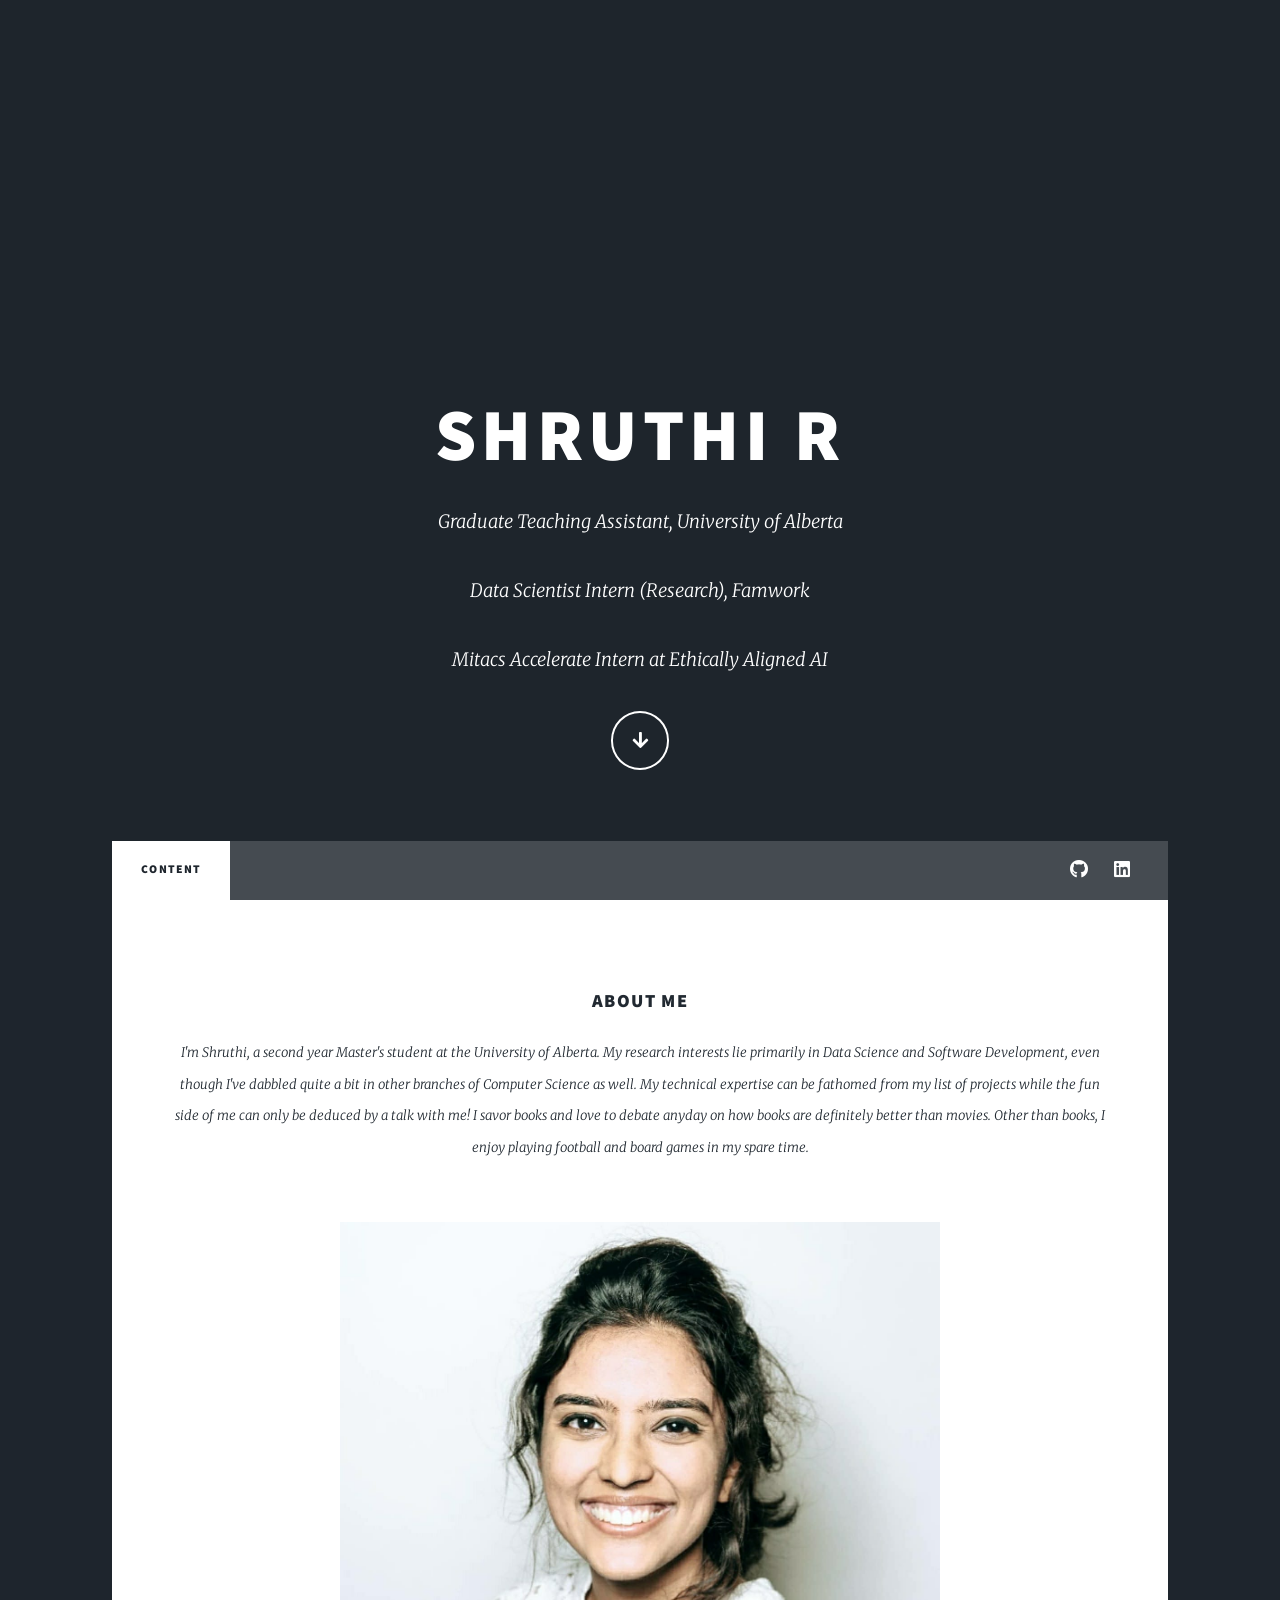
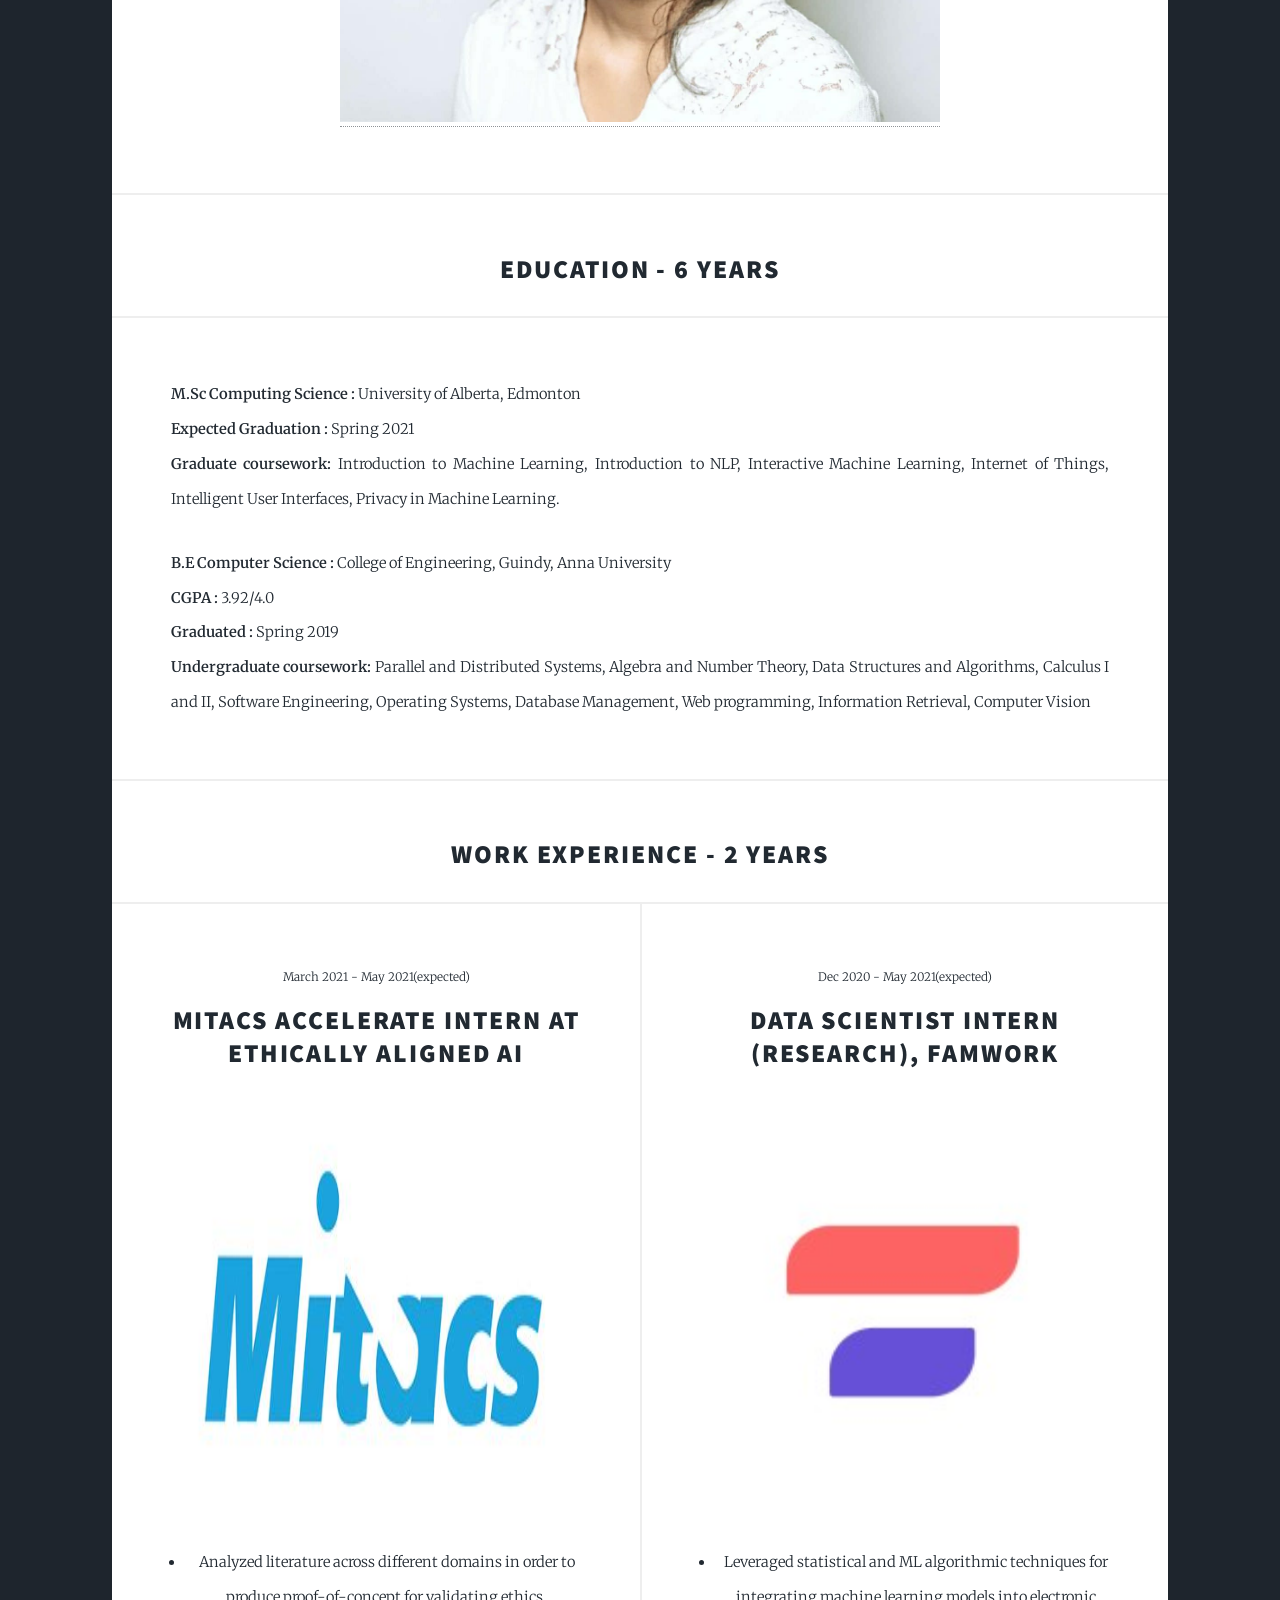
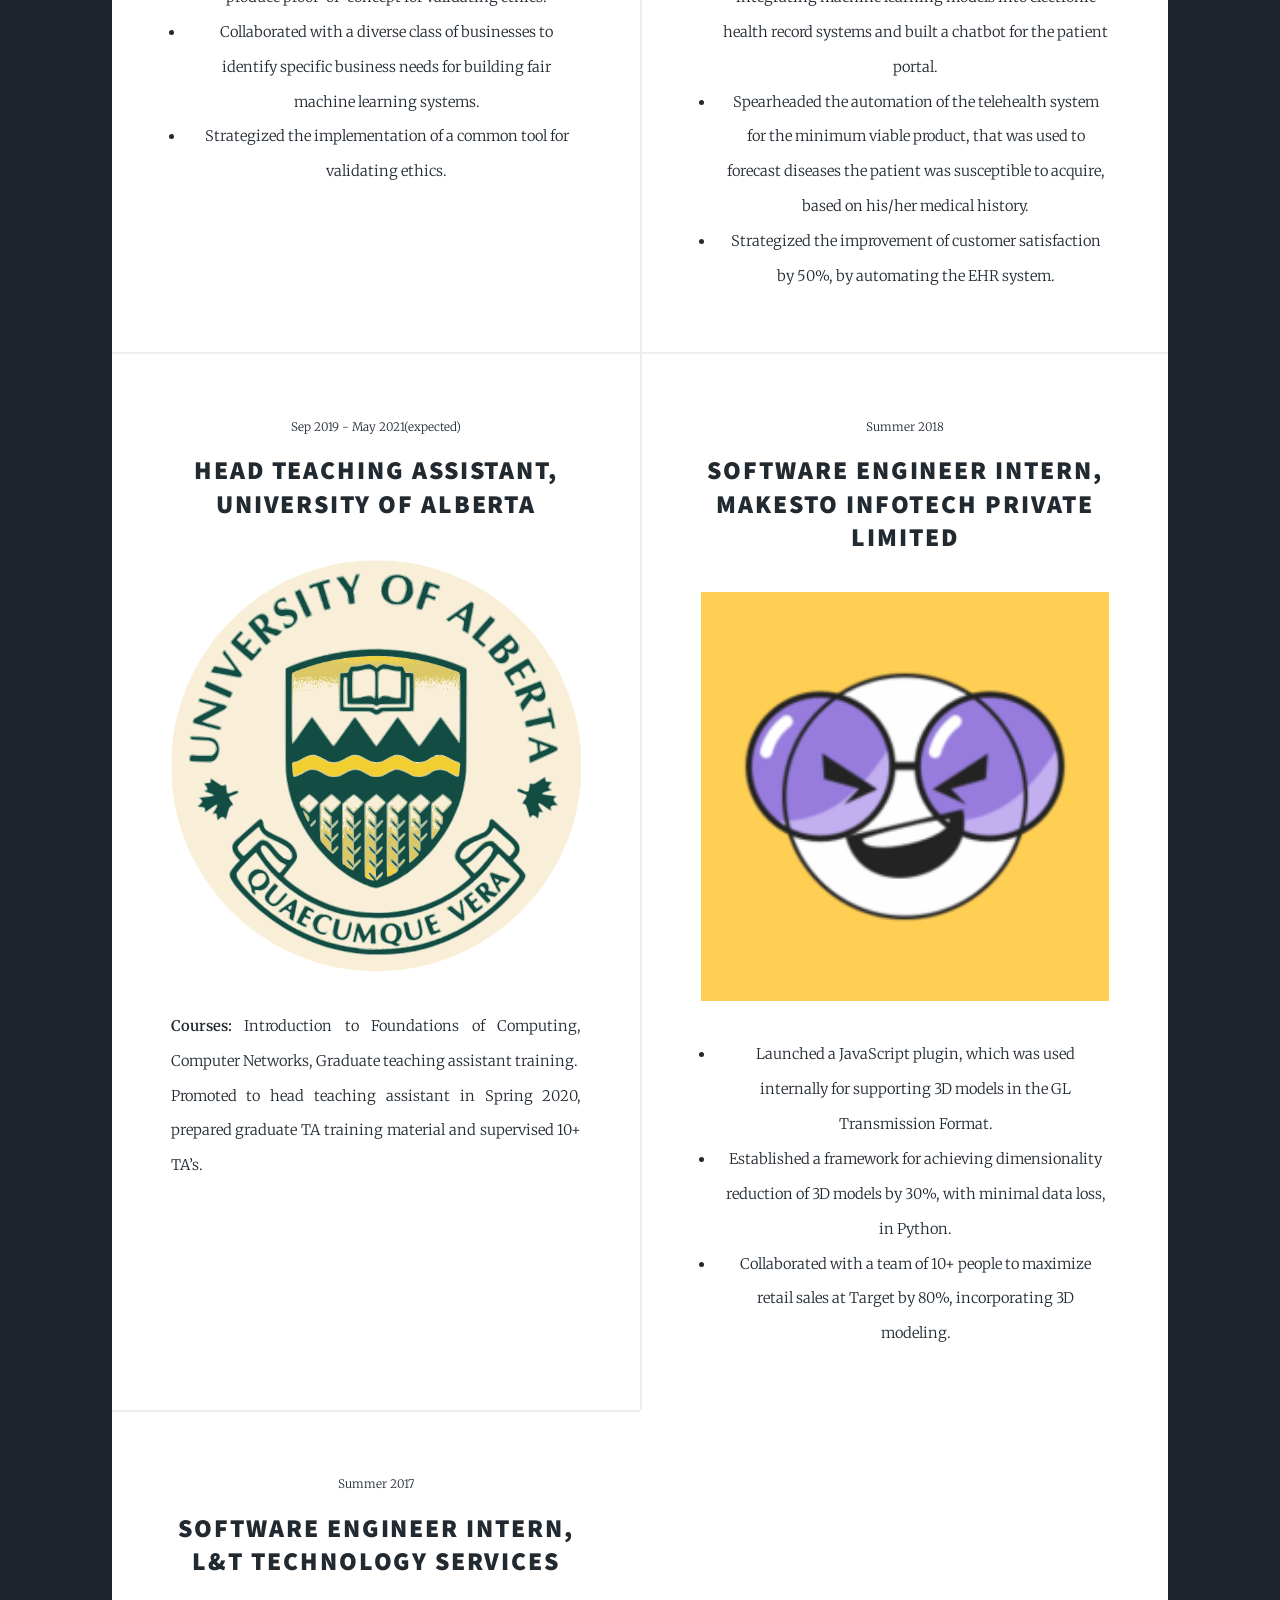
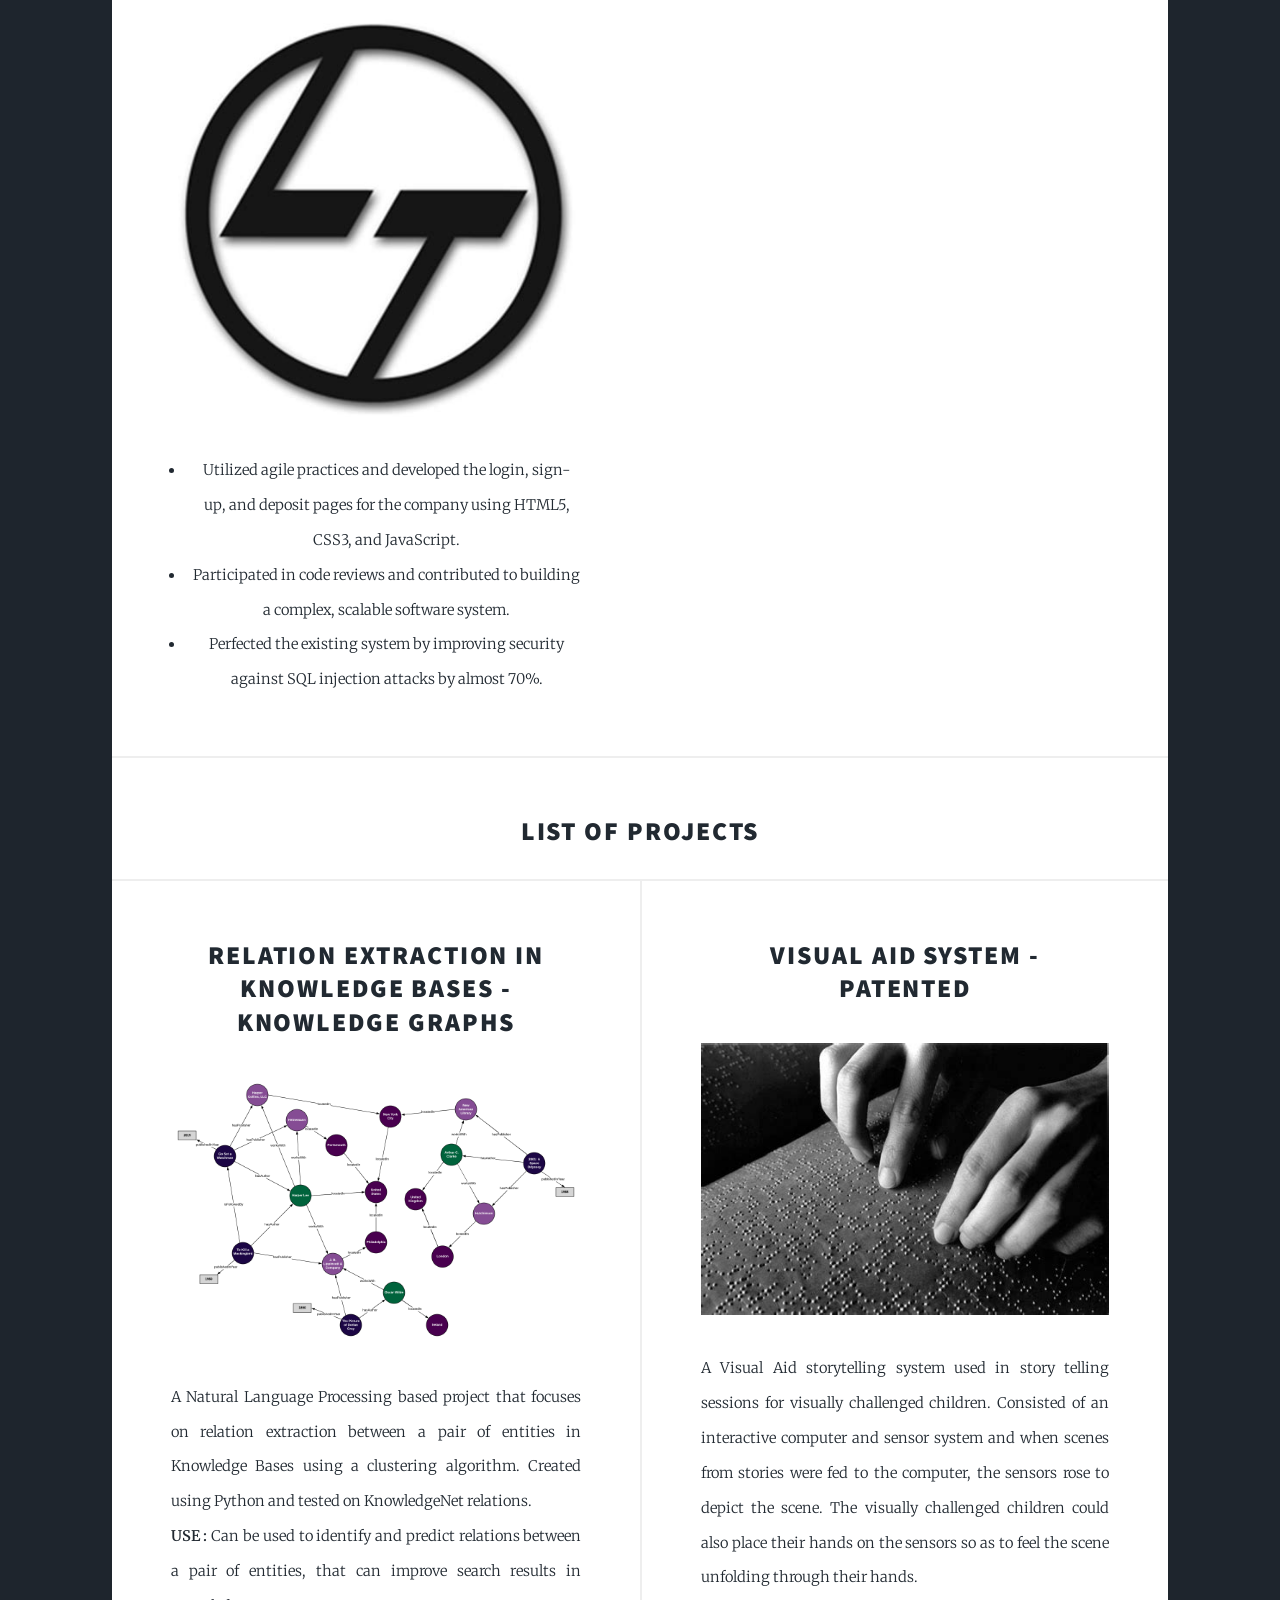
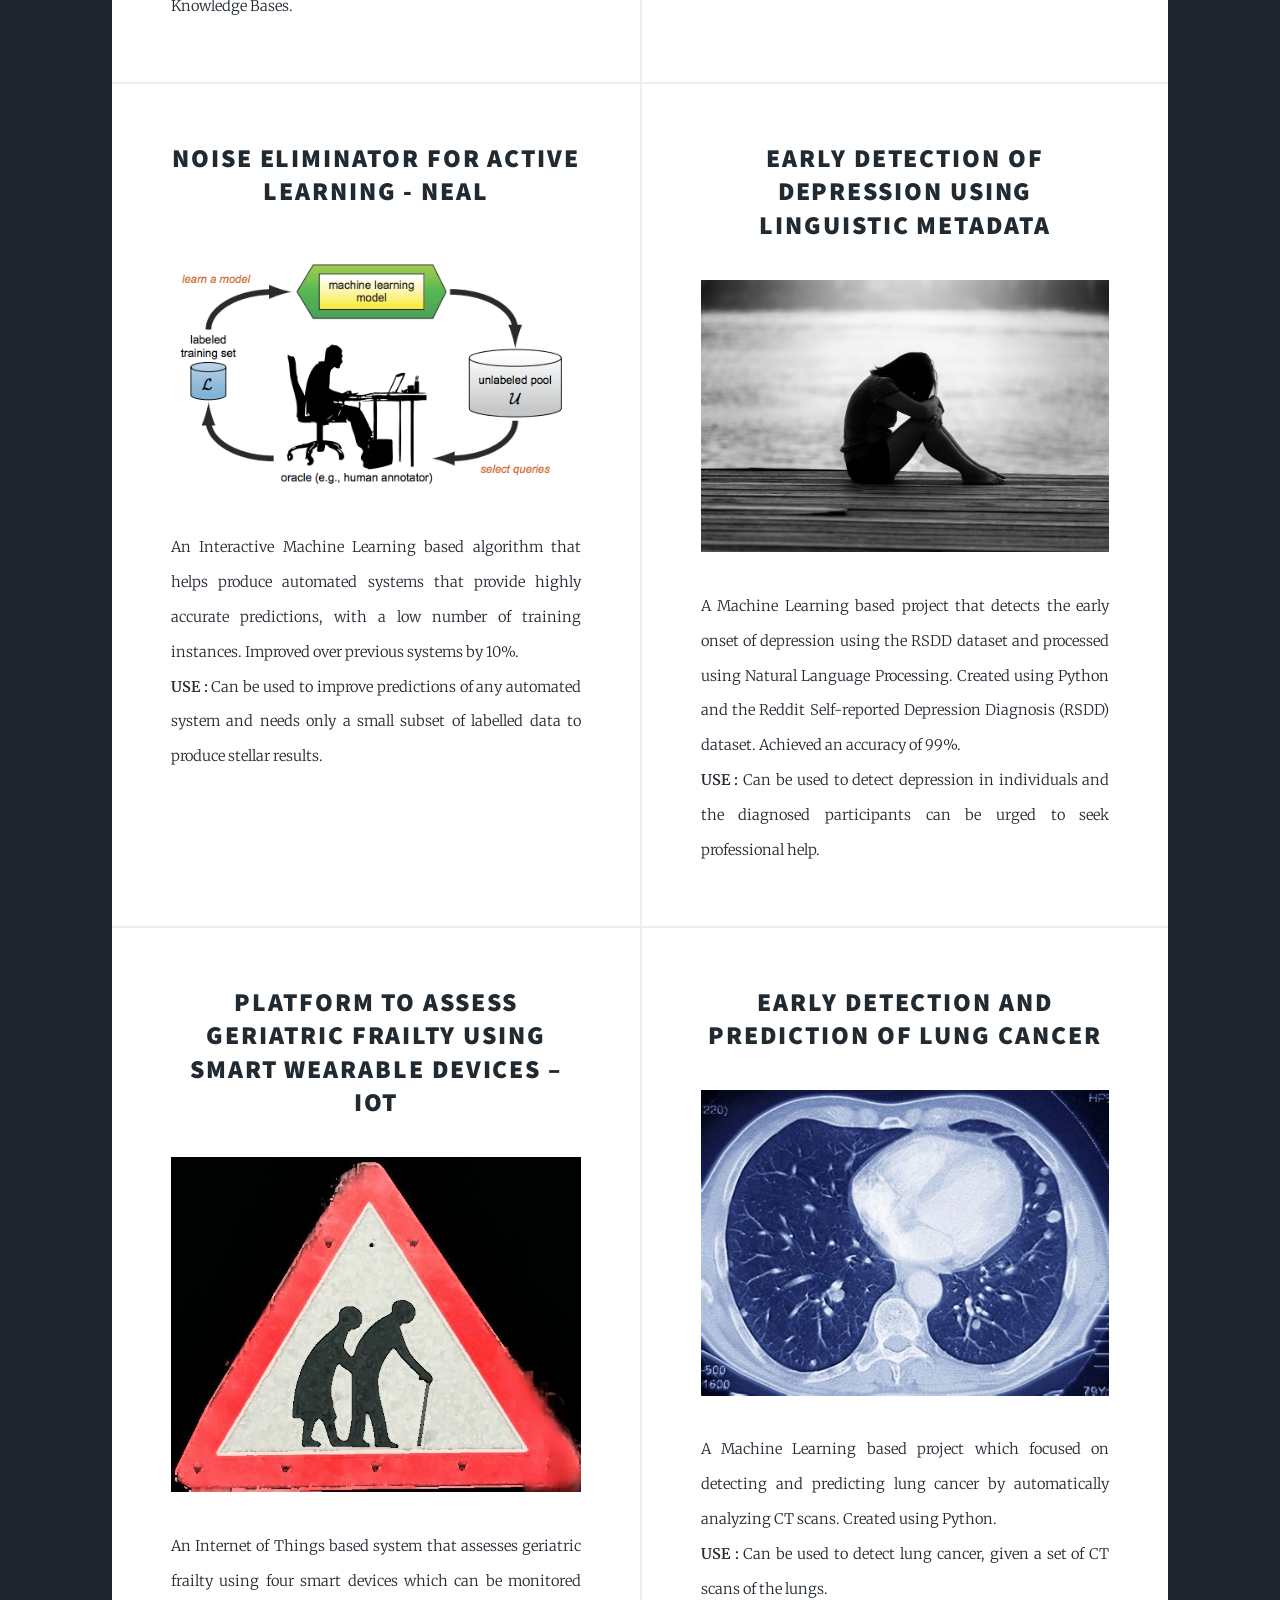
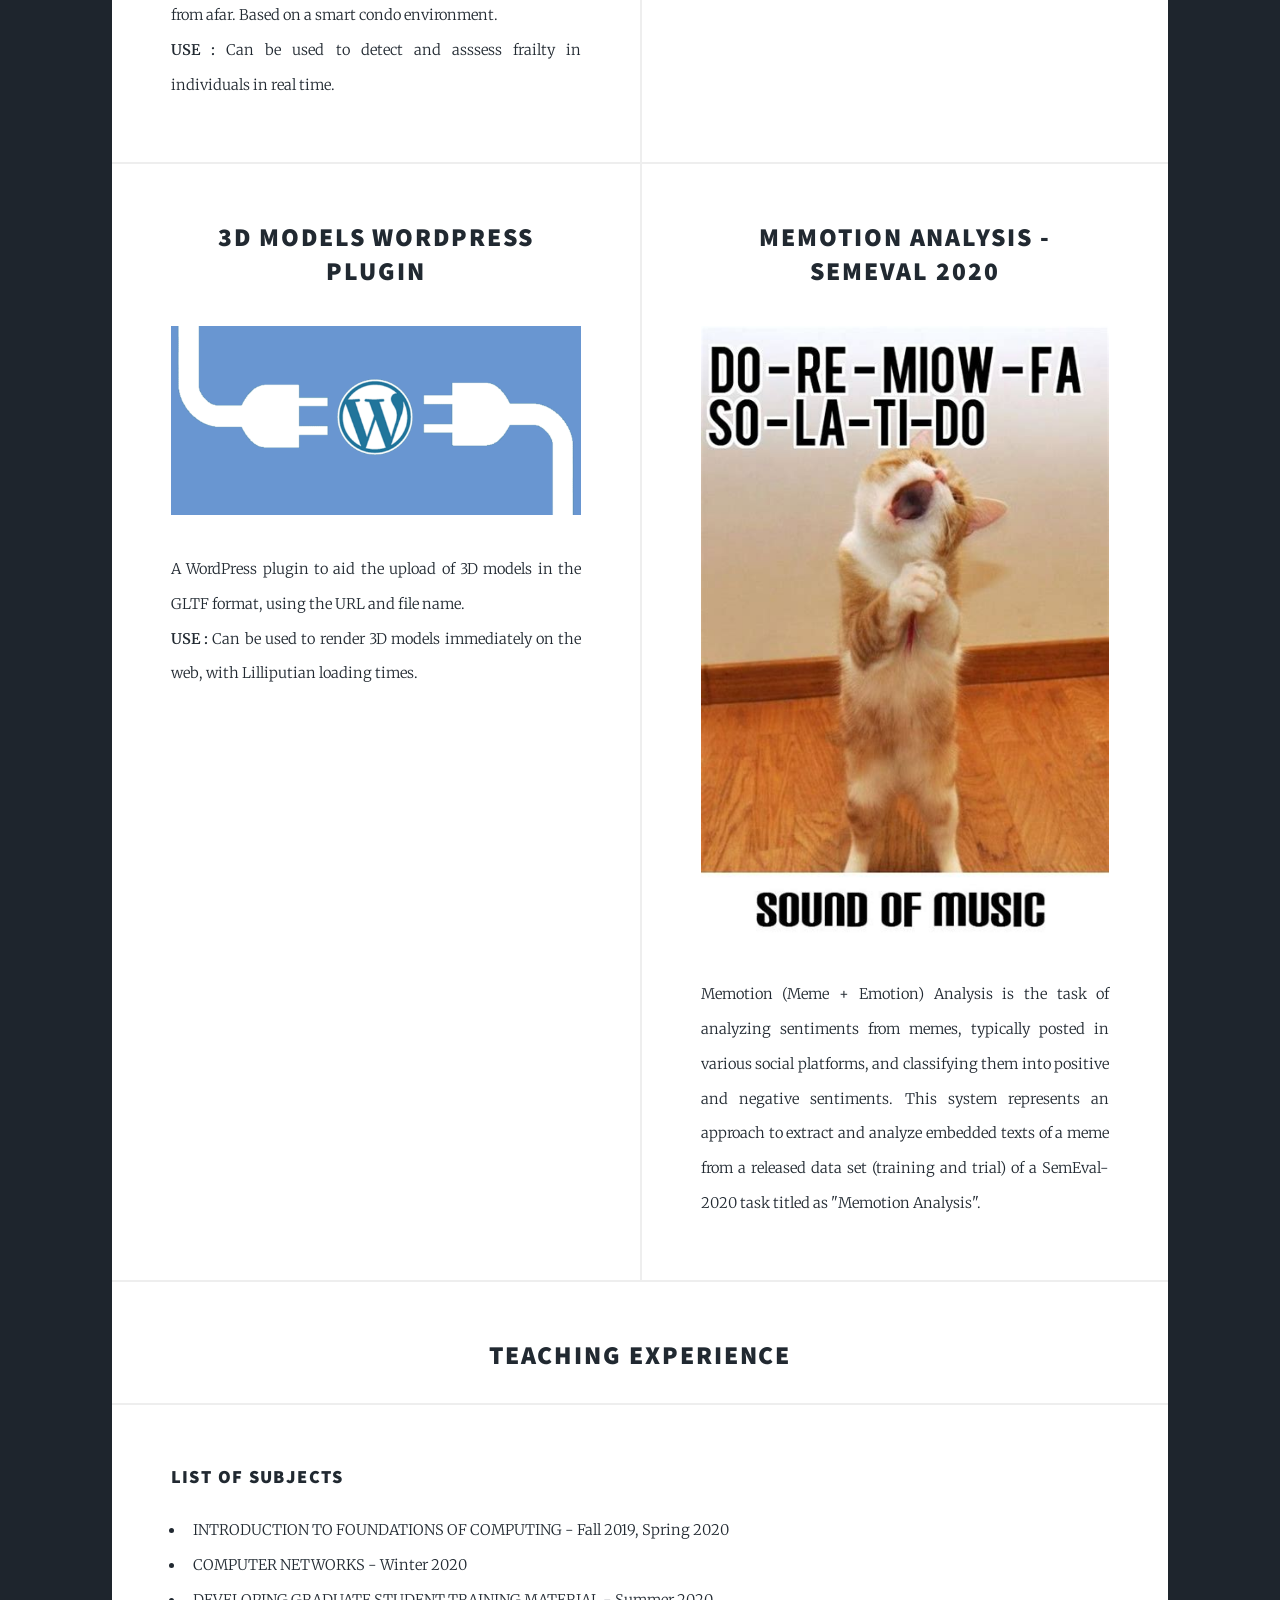
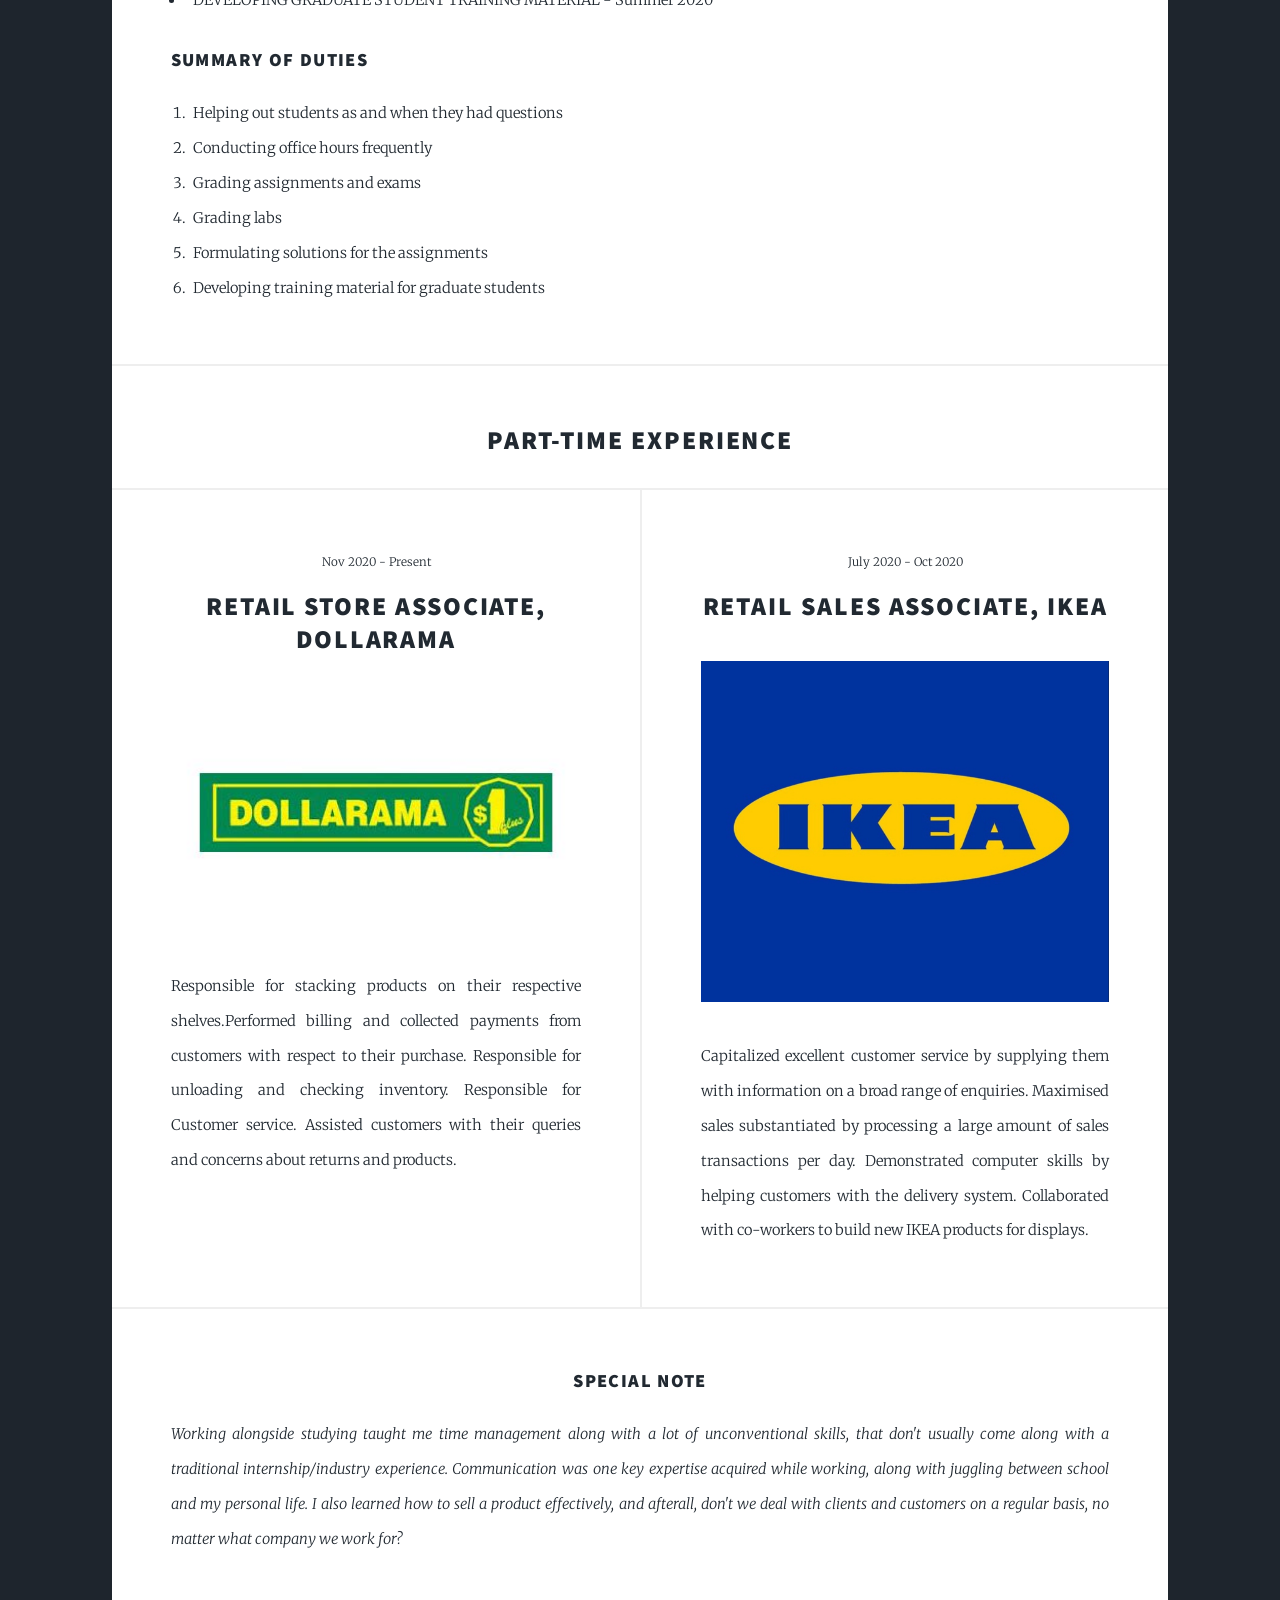
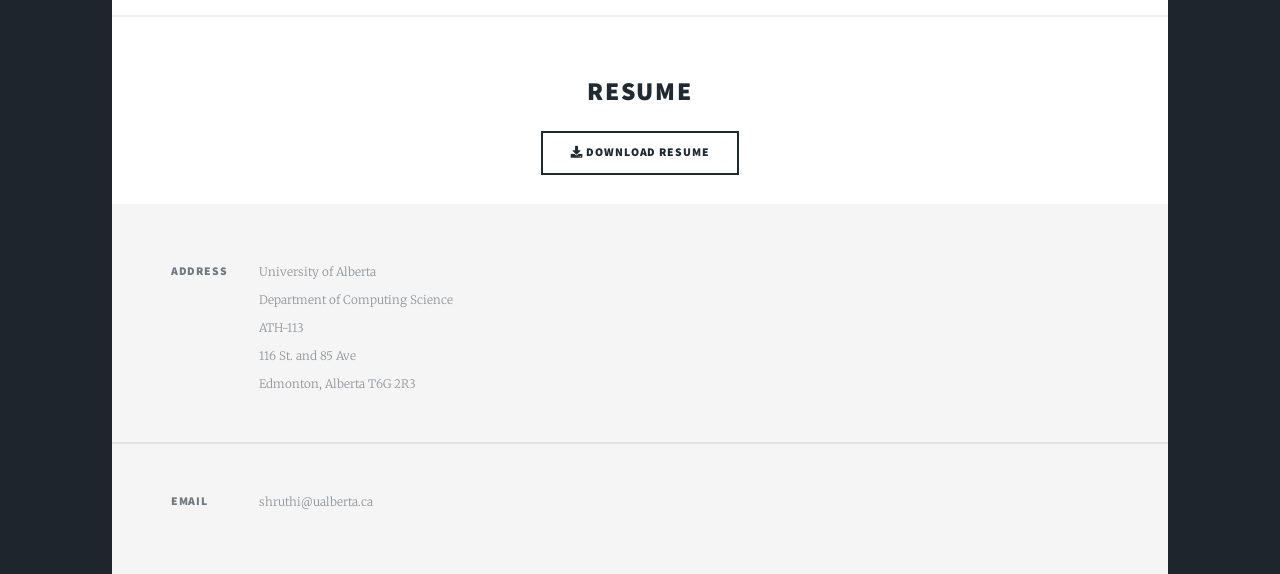
==== commit e7759714: "Update index.html" ====
--- a/index.html
+++ b/index.html
@@ -97,7 +97,7 @@
 							<section class="posts">
 								<article>
 									<header>
-										<span class="date">March 2021 - May 2021</span>
+										<span class="date">March 2021 - May 2021(expected)</span>
 										<h2>Mitacs Accelerate Intern at Ethically Aligned AI</h2>
 									</header>
 									<p class="image fit"><img src="images/mitacs.jpeg" height="400" alt="" /></p>
@@ -108,7 +108,7 @@
 								</article>
 								<article>
 									<header>
-										<span class="date">Dec 2020 - Present</span>
+										<span class="date">Dec 2020 - May 2021(expected)</span>
 										<h2>Data Scientist Intern (Research), Famwork</h2>
 									</header>
 									<p class="image fit"><img src="images/famwork.jpeg" height="400" alt="" /></p>
@@ -119,7 +119,7 @@
 								</article>
 								<article>
 									<header>
-										<span class="date">Sep 2019 - Present</span>
+										<span class="date">Sep 2019 - May 2021(expected)</span>
 										<h2>Head Teaching Assistant, University of Alberta</h2>
 									</header>
 									<p class="image fit"><img src="images/ua.png" alt="" /></p>
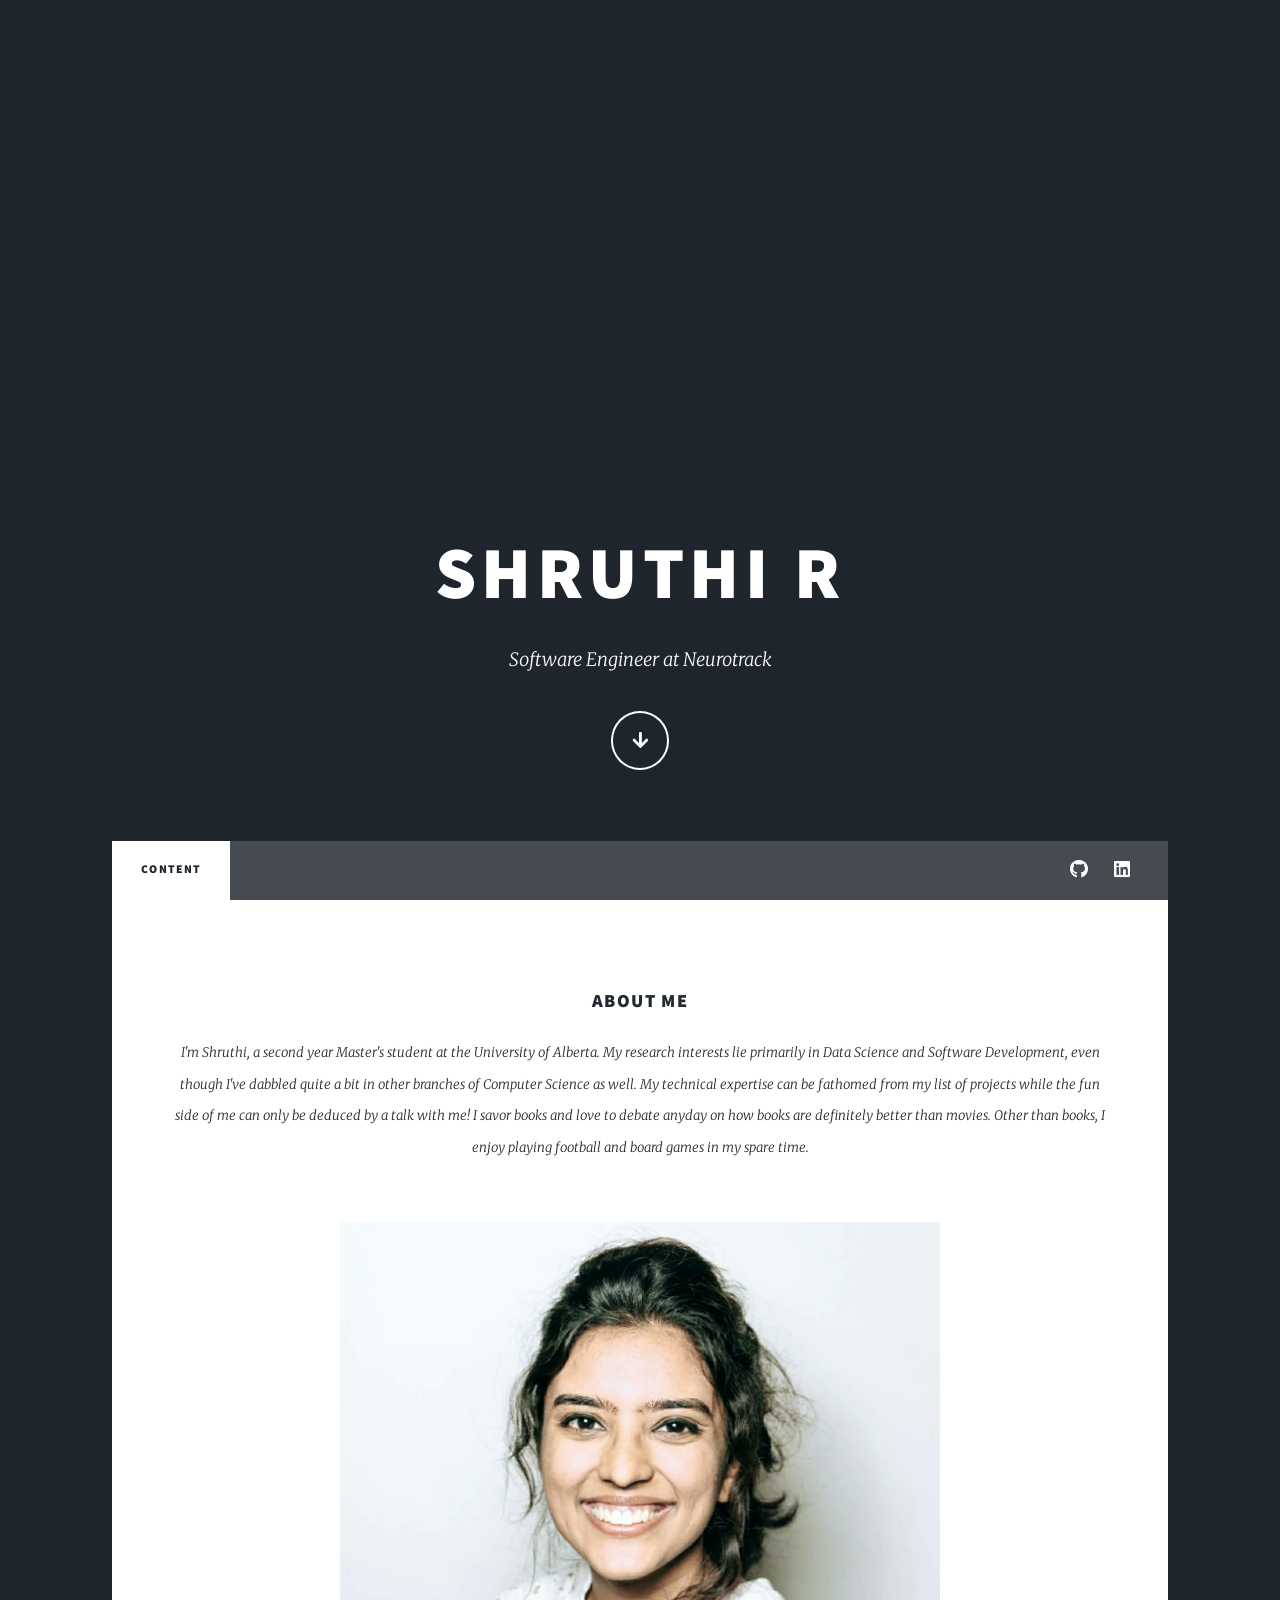
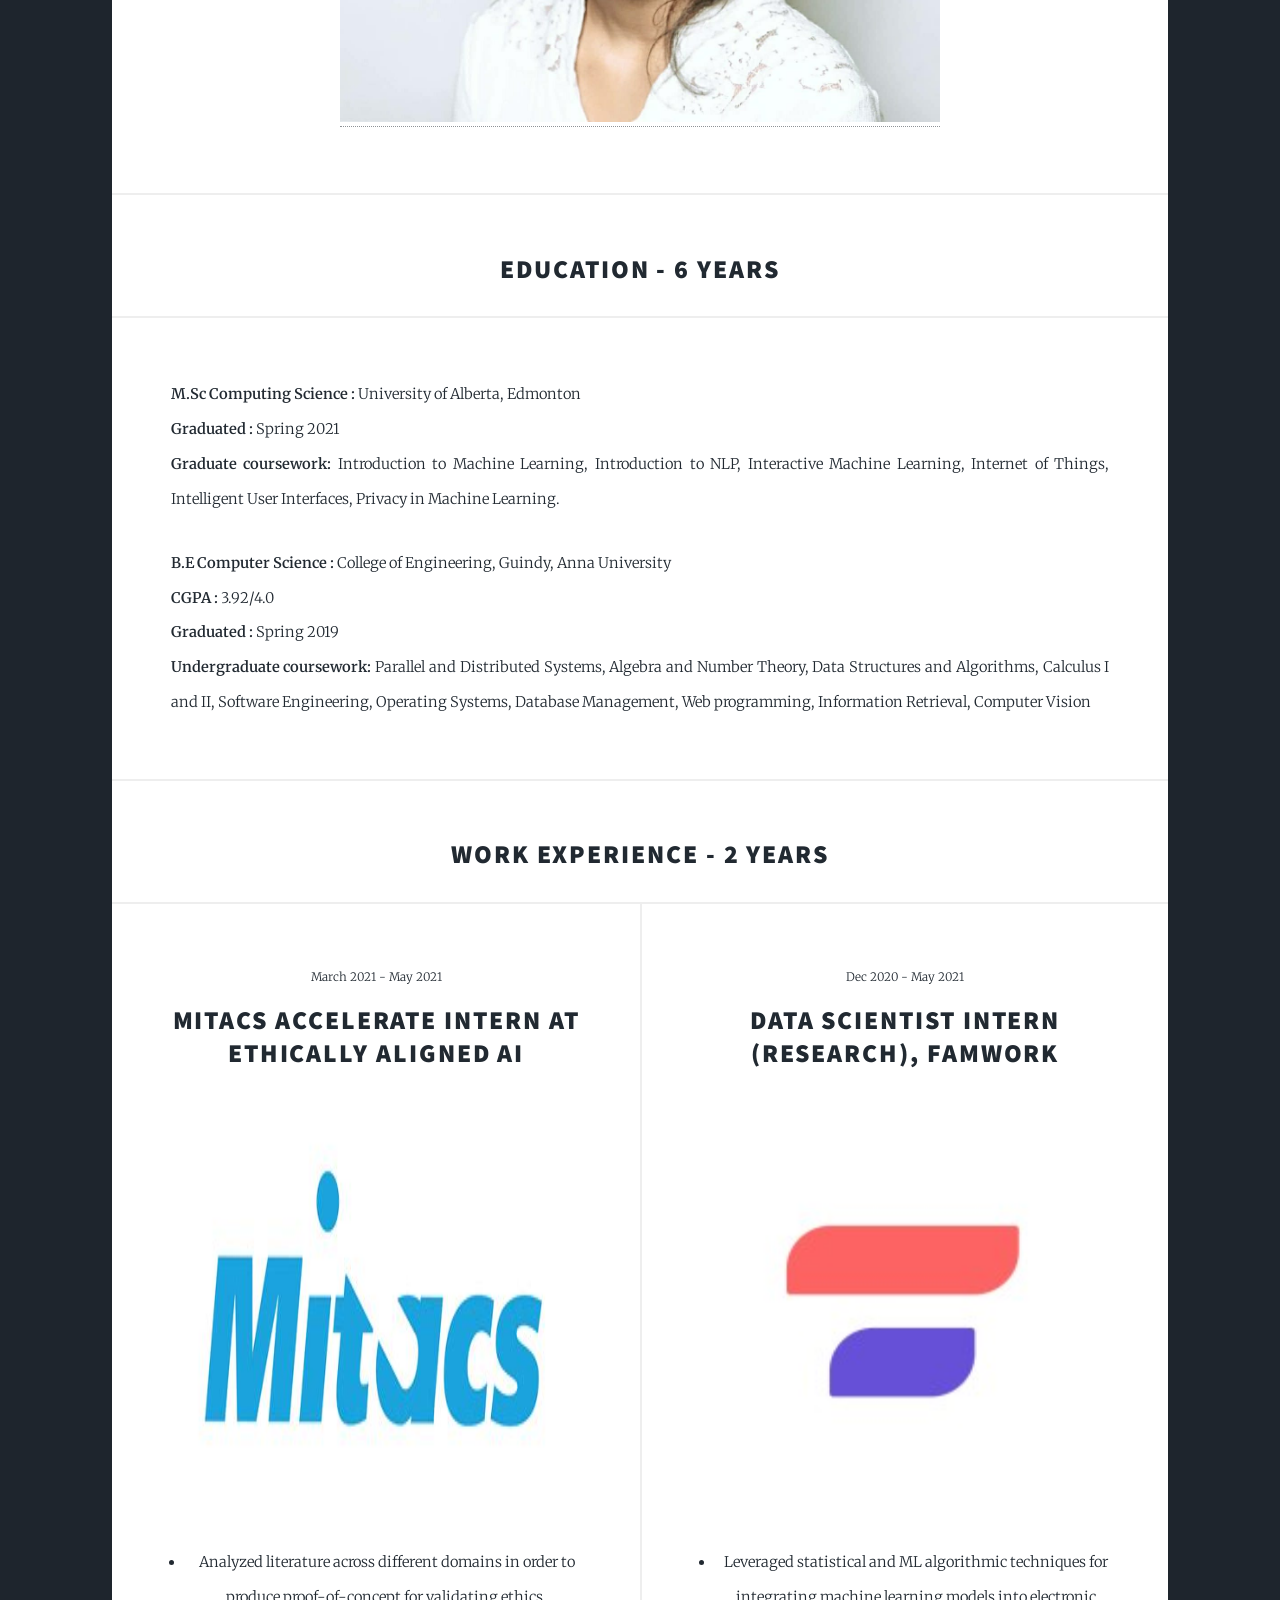
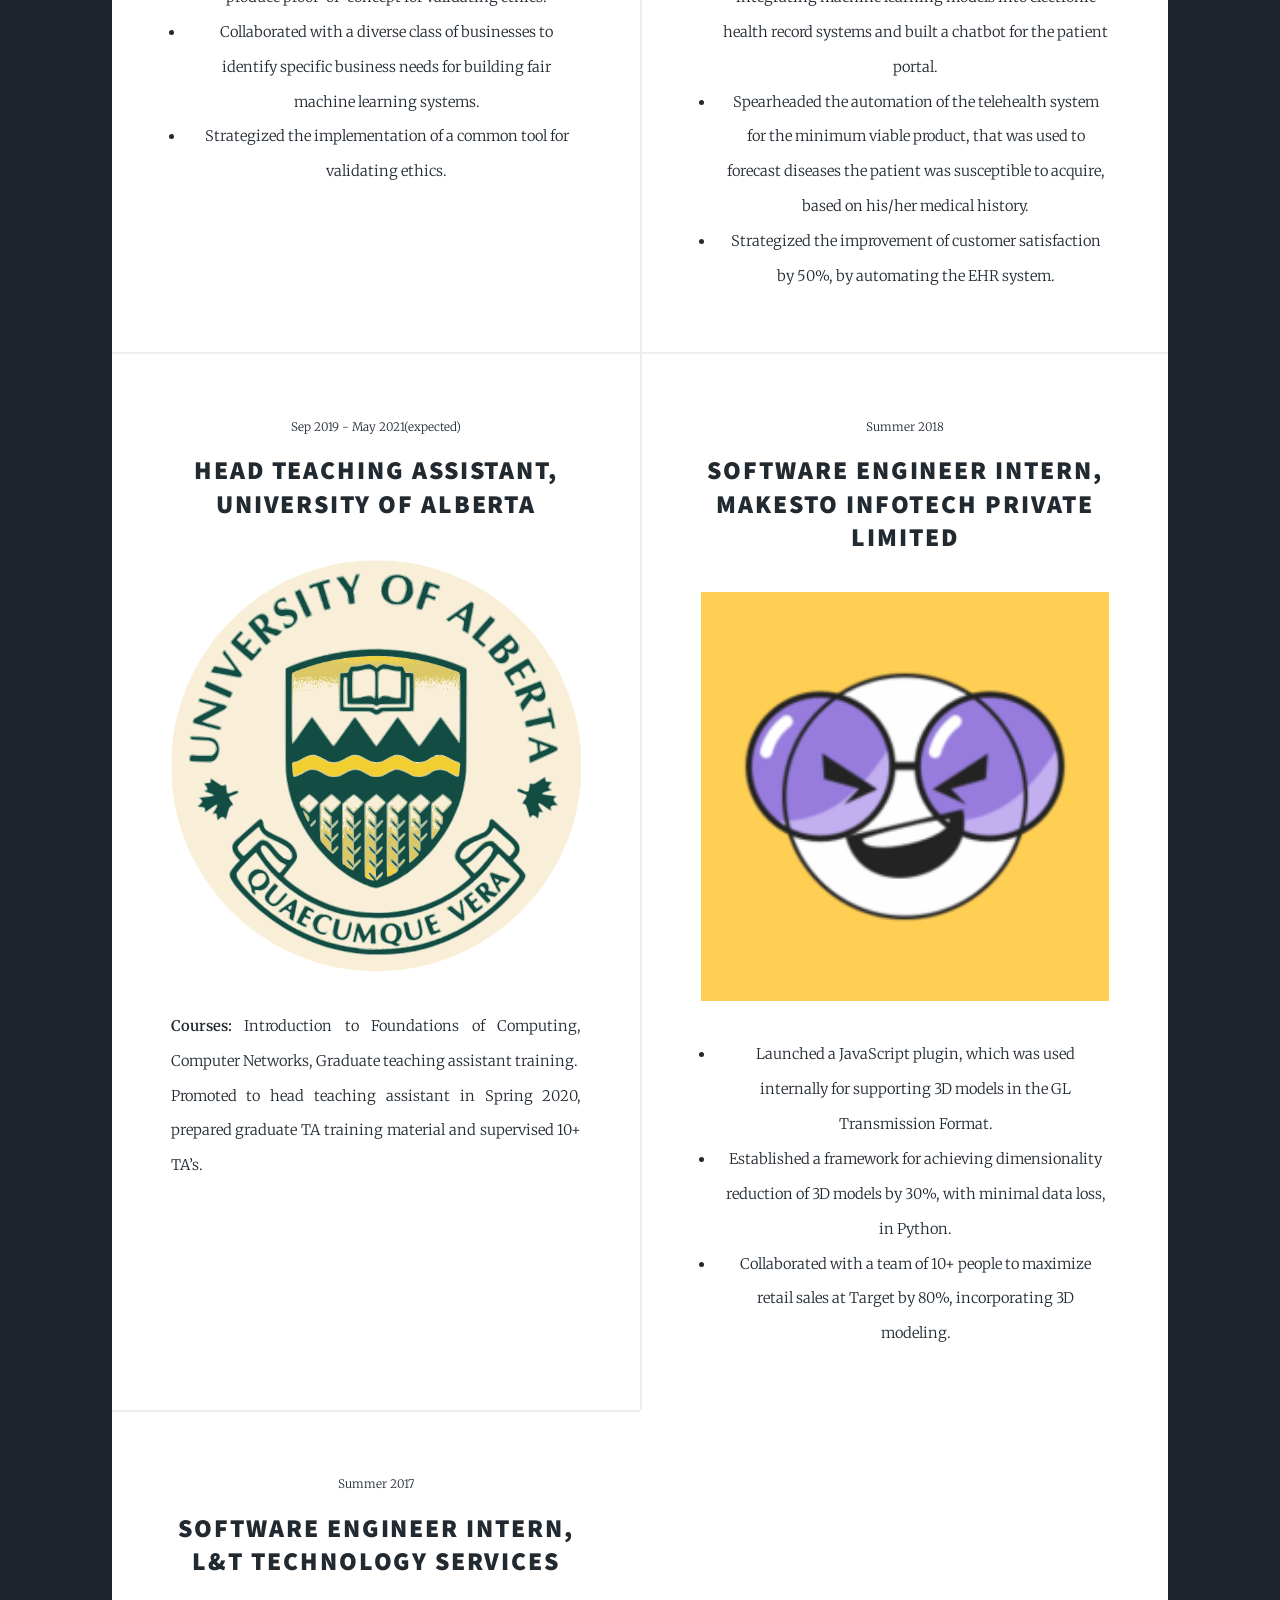
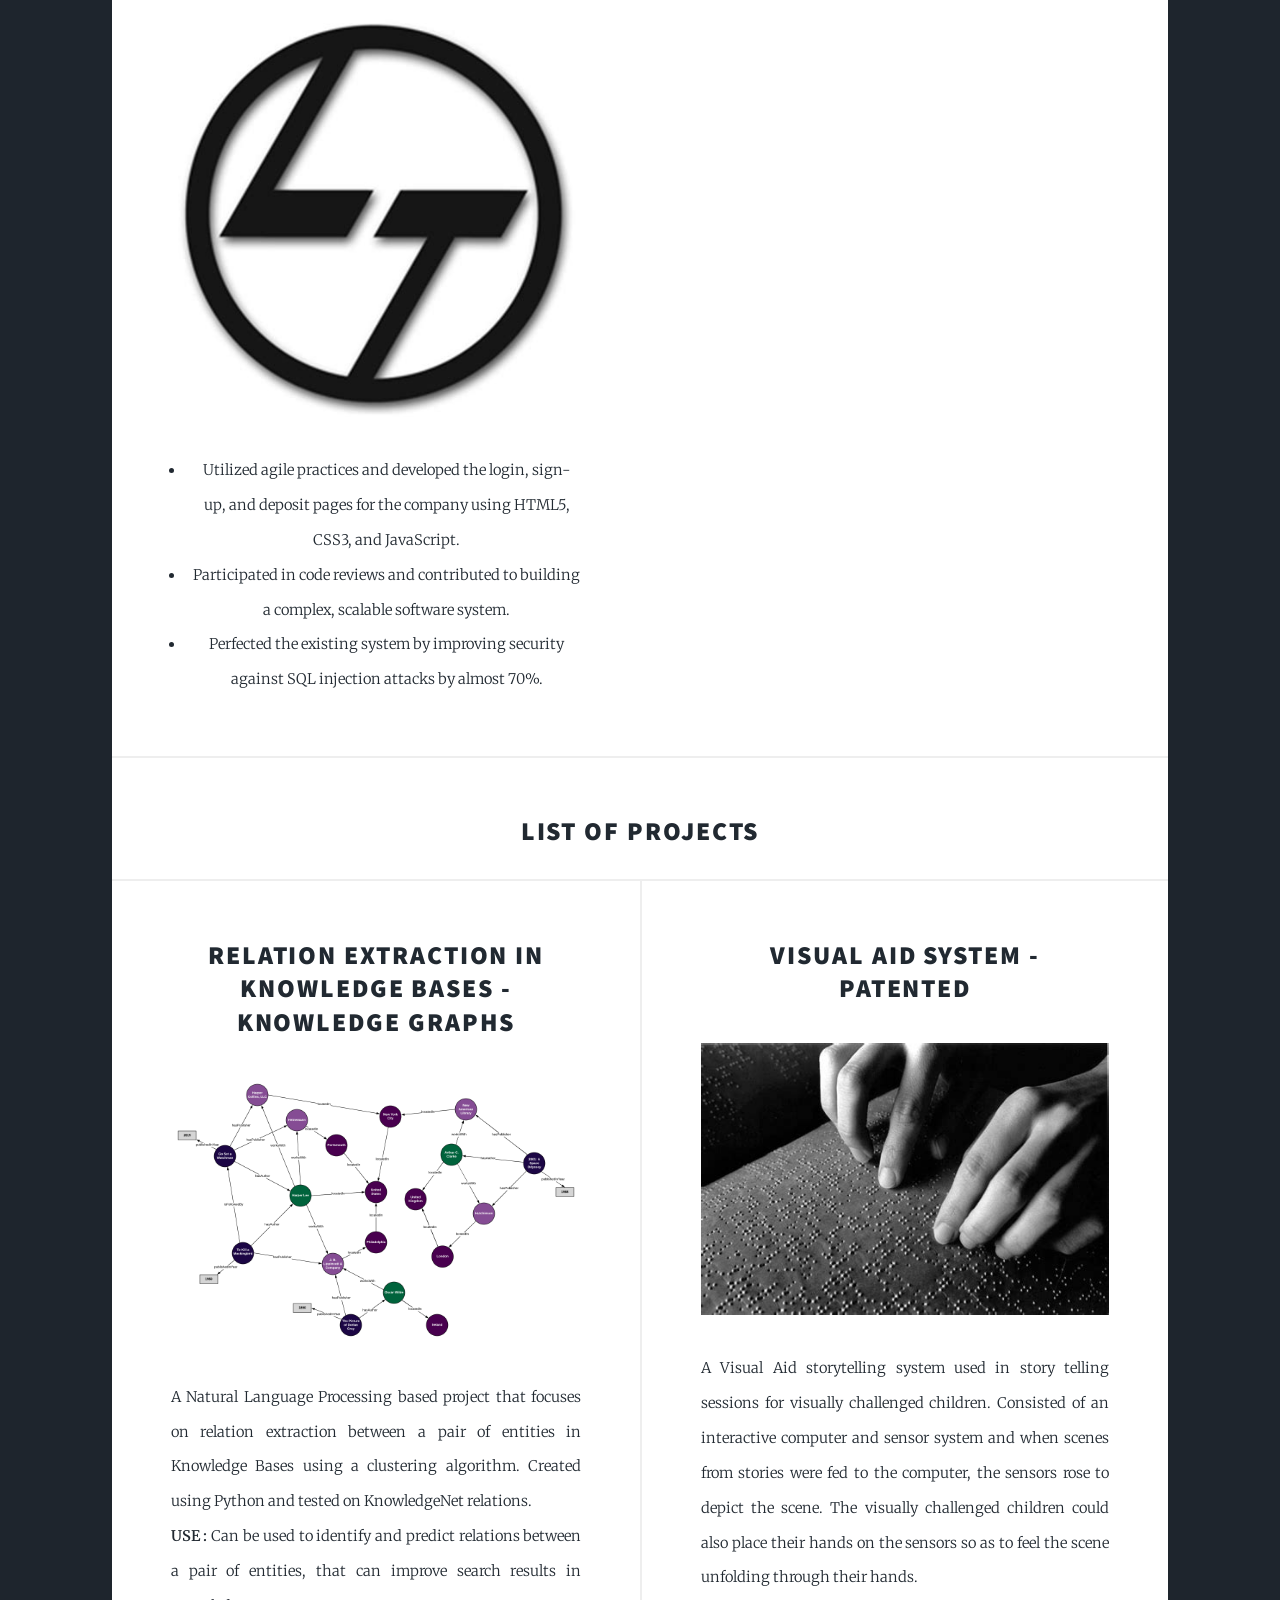
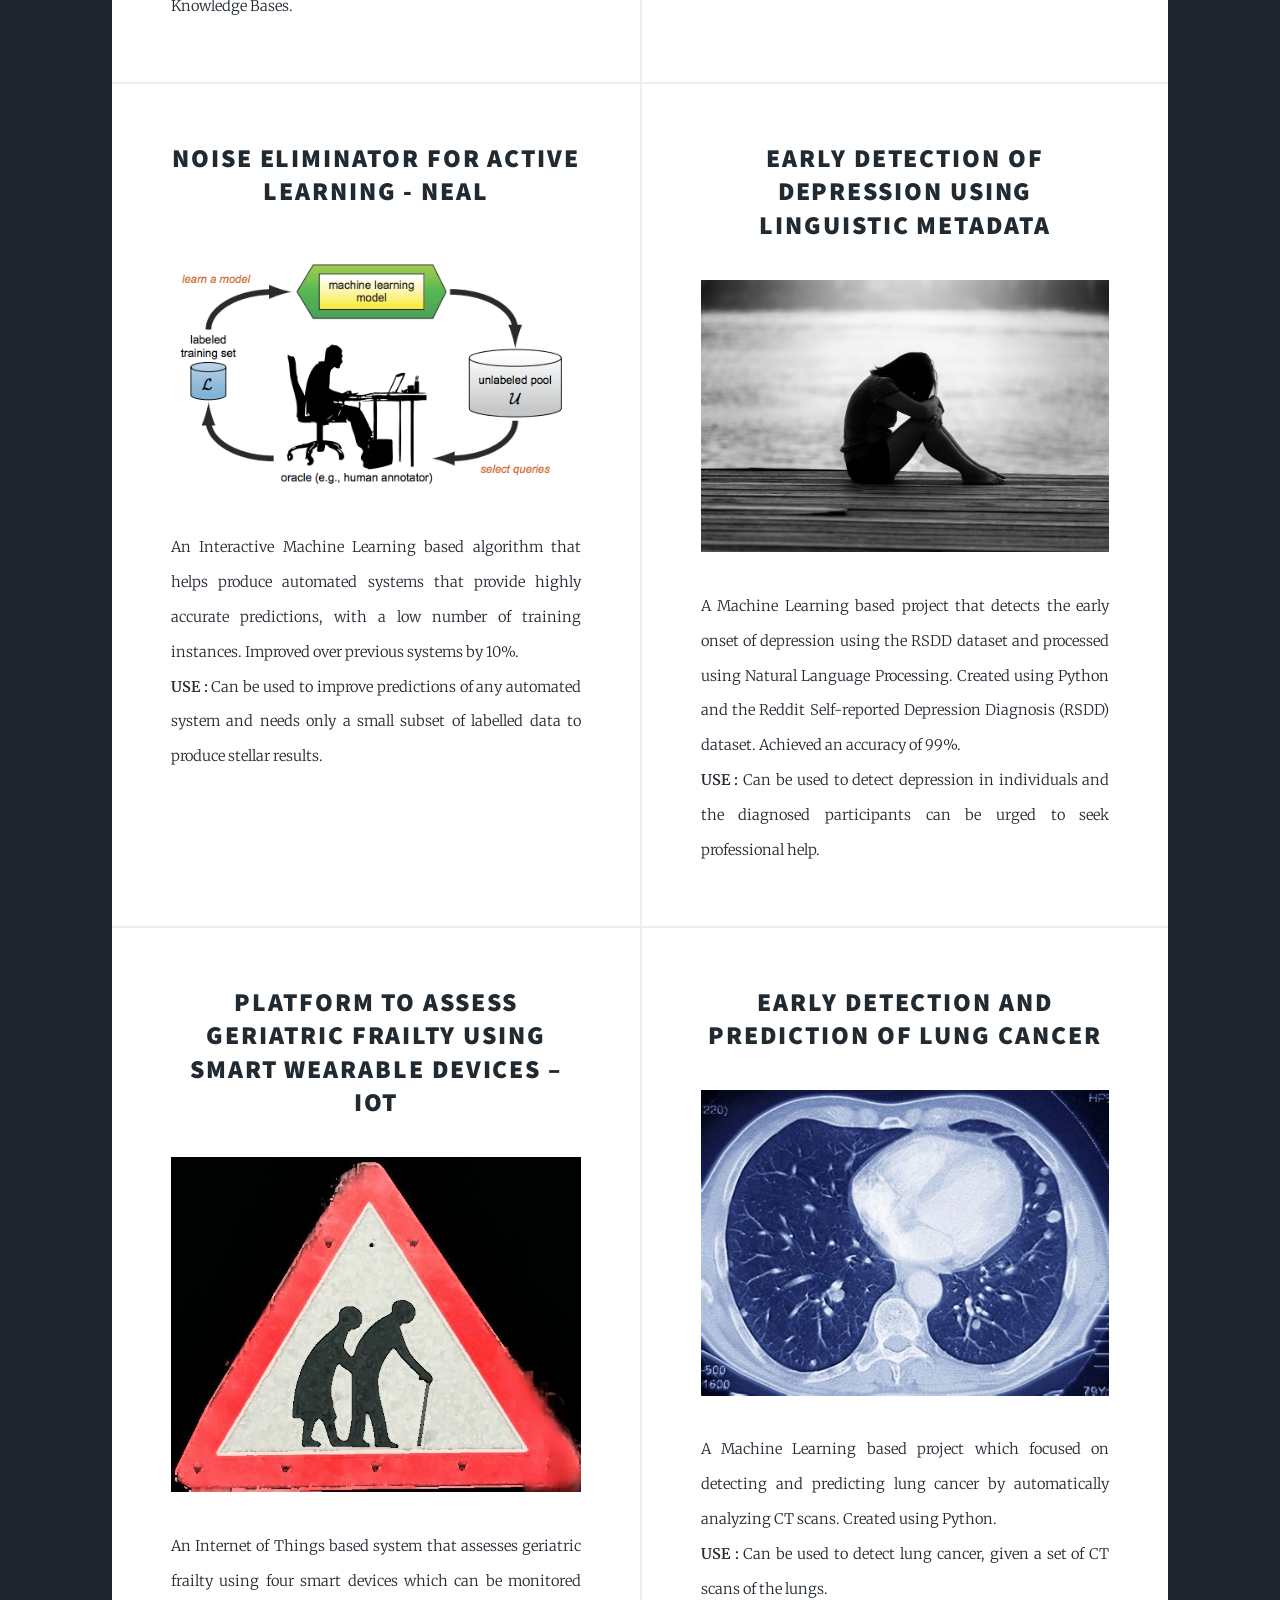
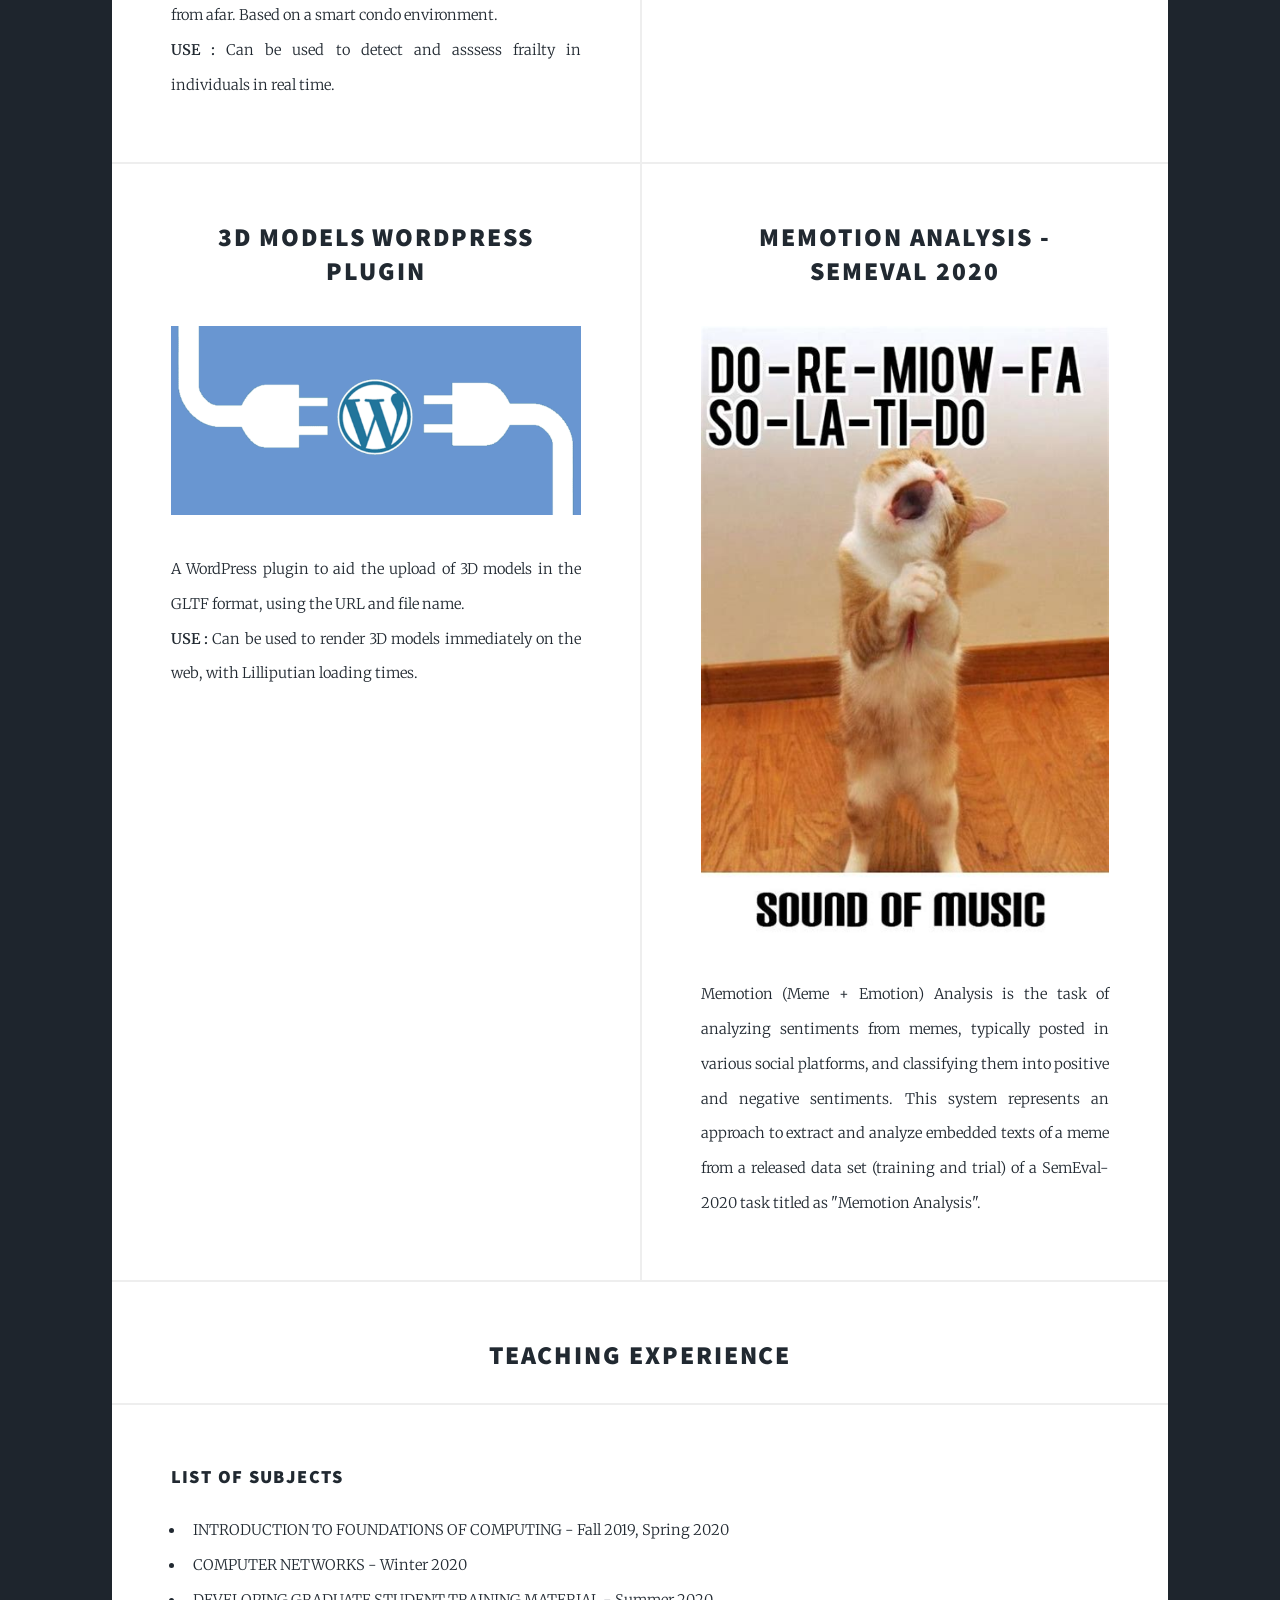
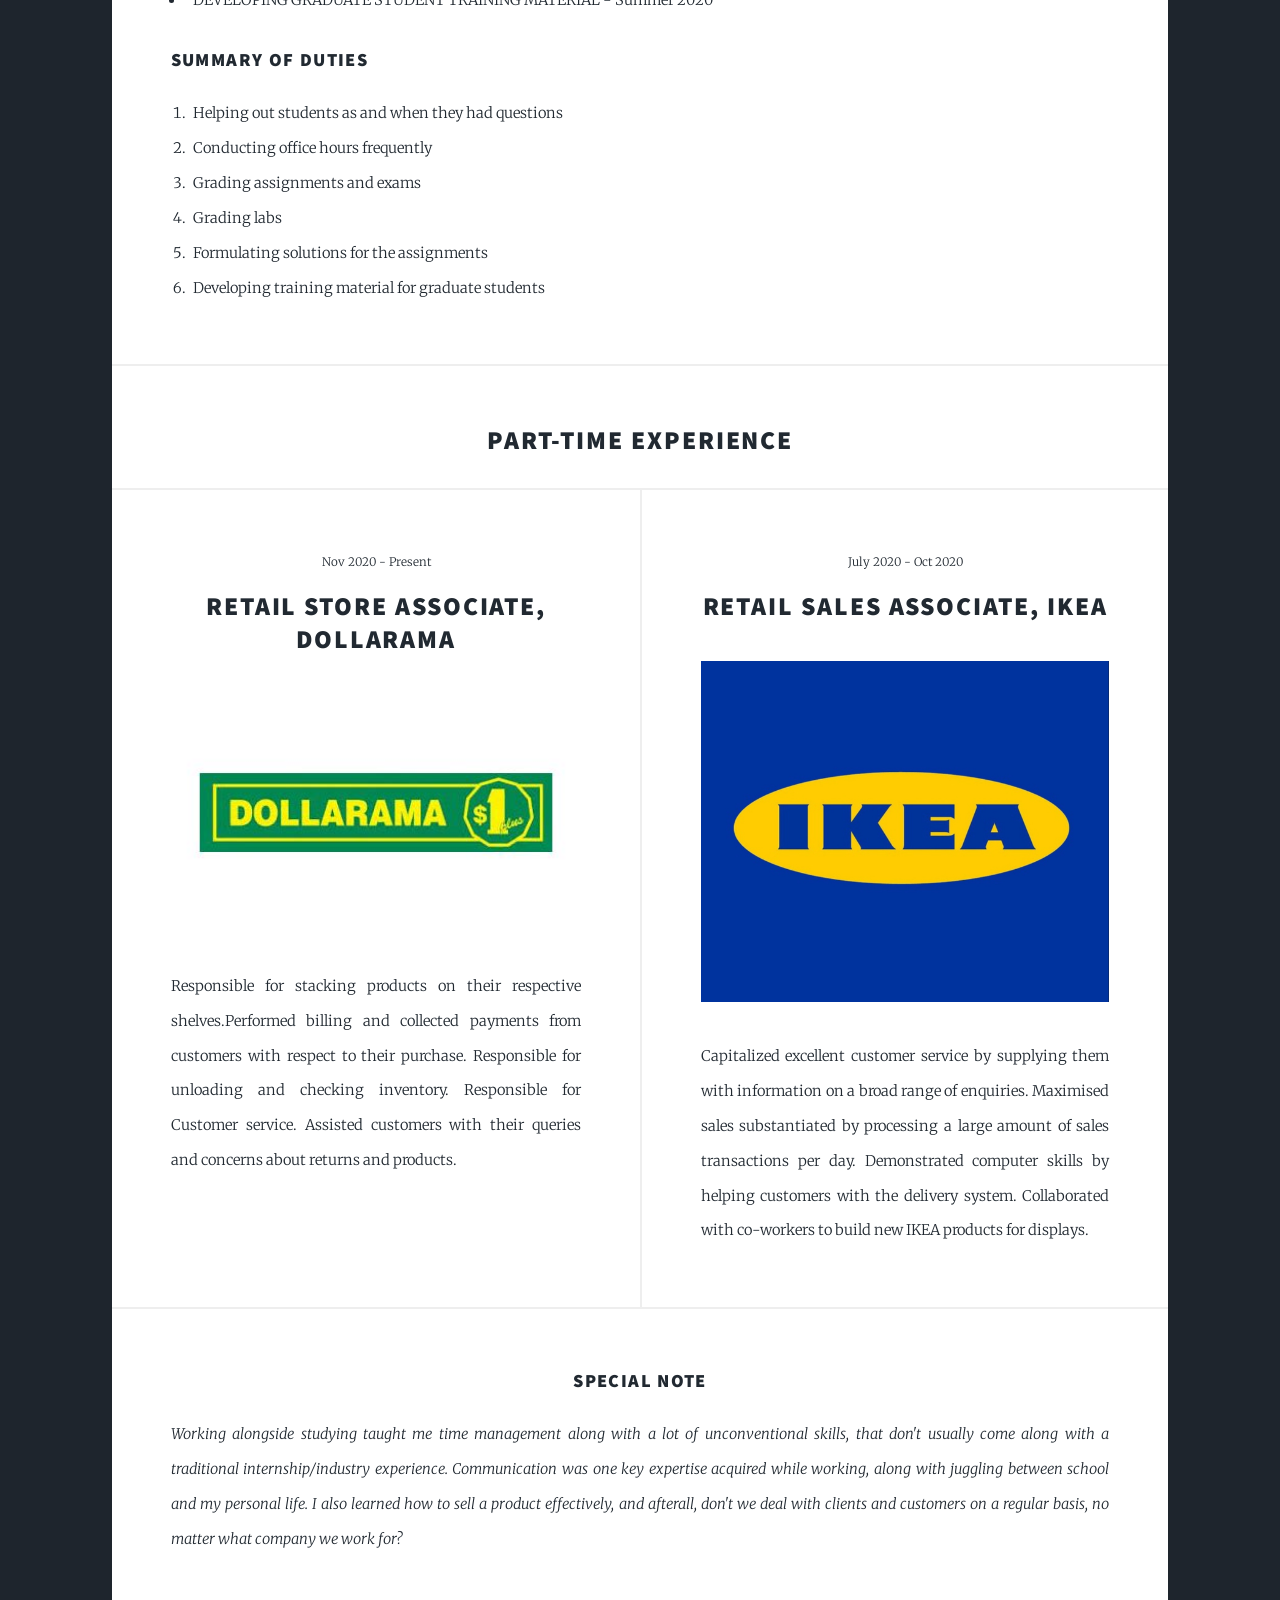
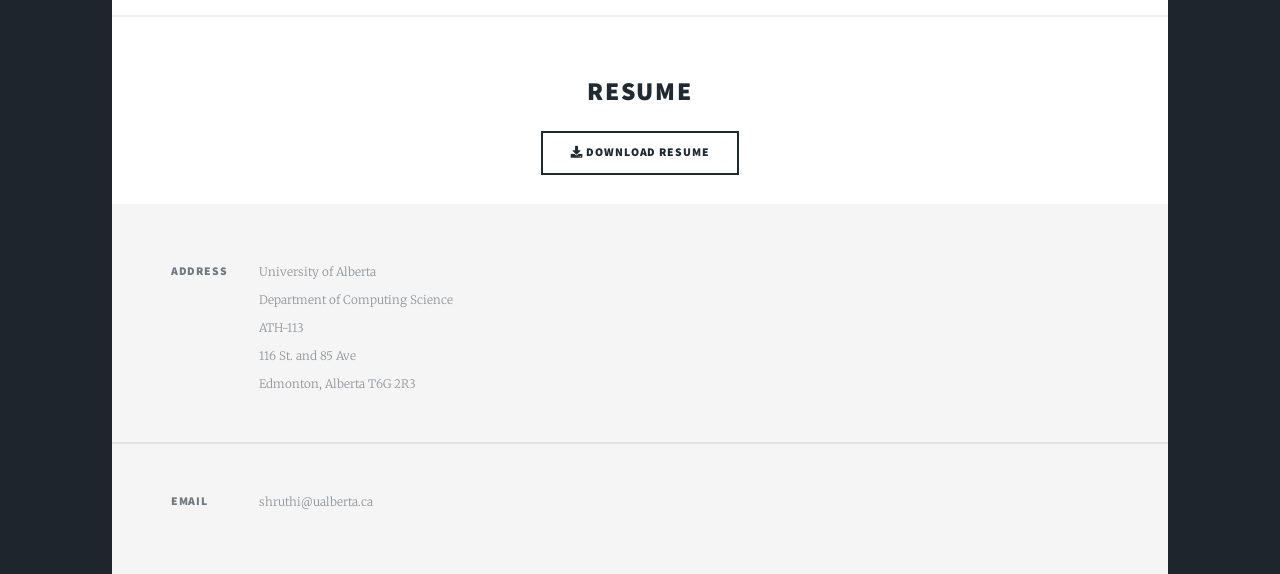
==== commit 67525ad0: "Update index.html" ====
--- a/index.html
+++ b/index.html
@@ -30,9 +30,7 @@
 				<!-- Intro -->
 					<div id="intro">
 						<h1>Shruthi R</h1>
-						<p>Graduate Teaching Assistant, University of Alberta</p>
-						<p> Data Scientist Intern (Research), Famwork </p>
-						<p> Mitacs Accelerate Intern at Ethically Aligned AI </p>
+						<p>Software Engineer at Neurotrack</p>
 						<ul class="actions">
 							<li><a href="#header" class="button icon solid solo fa-arrow-down scrolly">Continue</a></li>
 						</ul>
@@ -79,7 +77,7 @@
 						<h2 style ="text-align: center">EDUCATION - 6 YEARS</h2>
 							<article>
 								<p><b>M.Sc Computing Science : </b>University of Alberta, Edmonton<br />
-								<b>Expected Graduation : </b>Spring 2021 <br />
+								<b>Graduated : </b>Spring 2021 <br />
 								<b>Graduate coursework:</b> Introduction to Machine Learning, Introduction to NLP, Interactive Machine Learning, Internet of Things, Intelligent User Interfaces, Privacy in Machine Learning.
 								</p>
 								
@@ -97,7 +95,7 @@
 							<section class="posts">
 								<article>
 									<header>
-										<span class="date">March 2021 - May 2021(expected)</span>
+										<span class="date">March 2021 - May 2021</span>
 										<h2>Mitacs Accelerate Intern at Ethically Aligned AI</h2>
 									</header>
 									<p class="image fit"><img src="images/mitacs.jpeg" height="400" alt="" /></p>
@@ -108,7 +106,7 @@
 								</article>
 								<article>
 									<header>
-										<span class="date">Dec 2020 - May 2021(expected)</span>
+										<span class="date">Dec 2020 - May 2021</span>
 										<h2>Data Scientist Intern (Research), Famwork</h2>
 									</header>
 									<p class="image fit"><img src="images/famwork.jpeg" height="400" alt="" /></p>
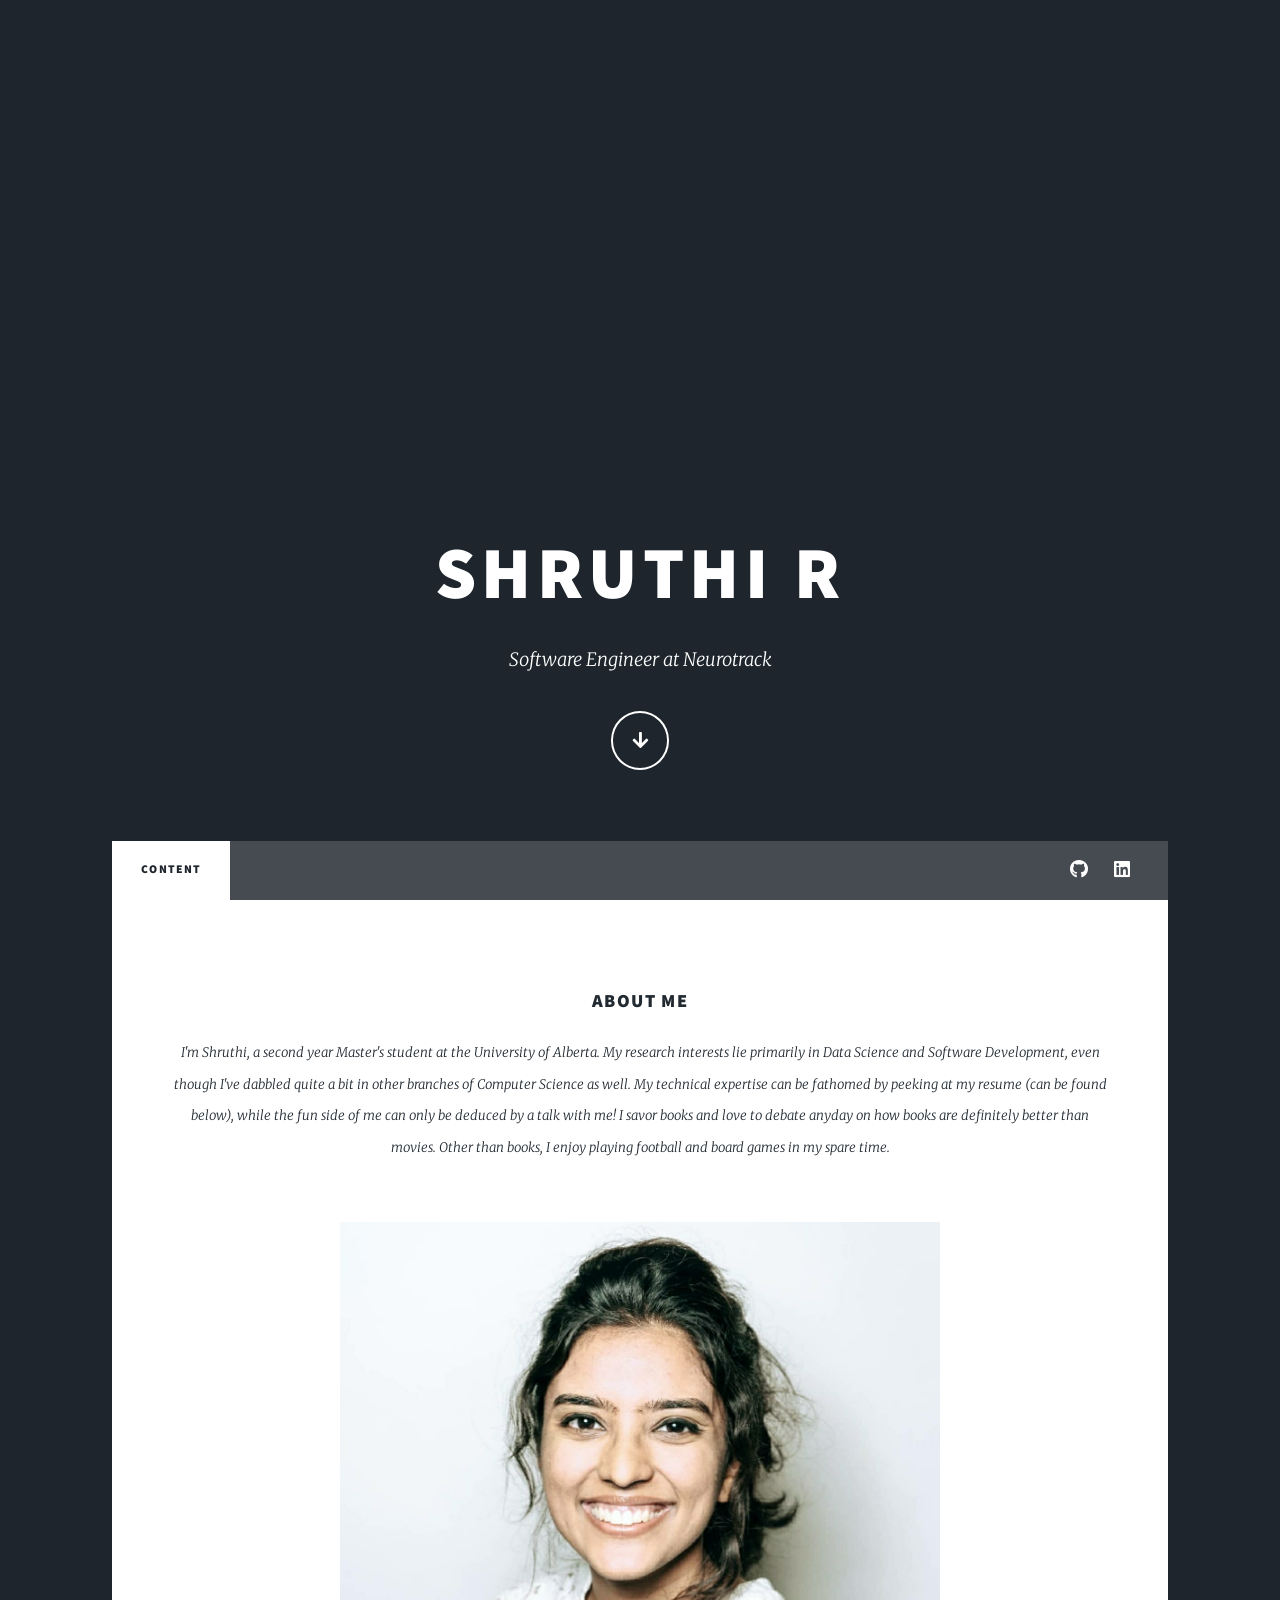
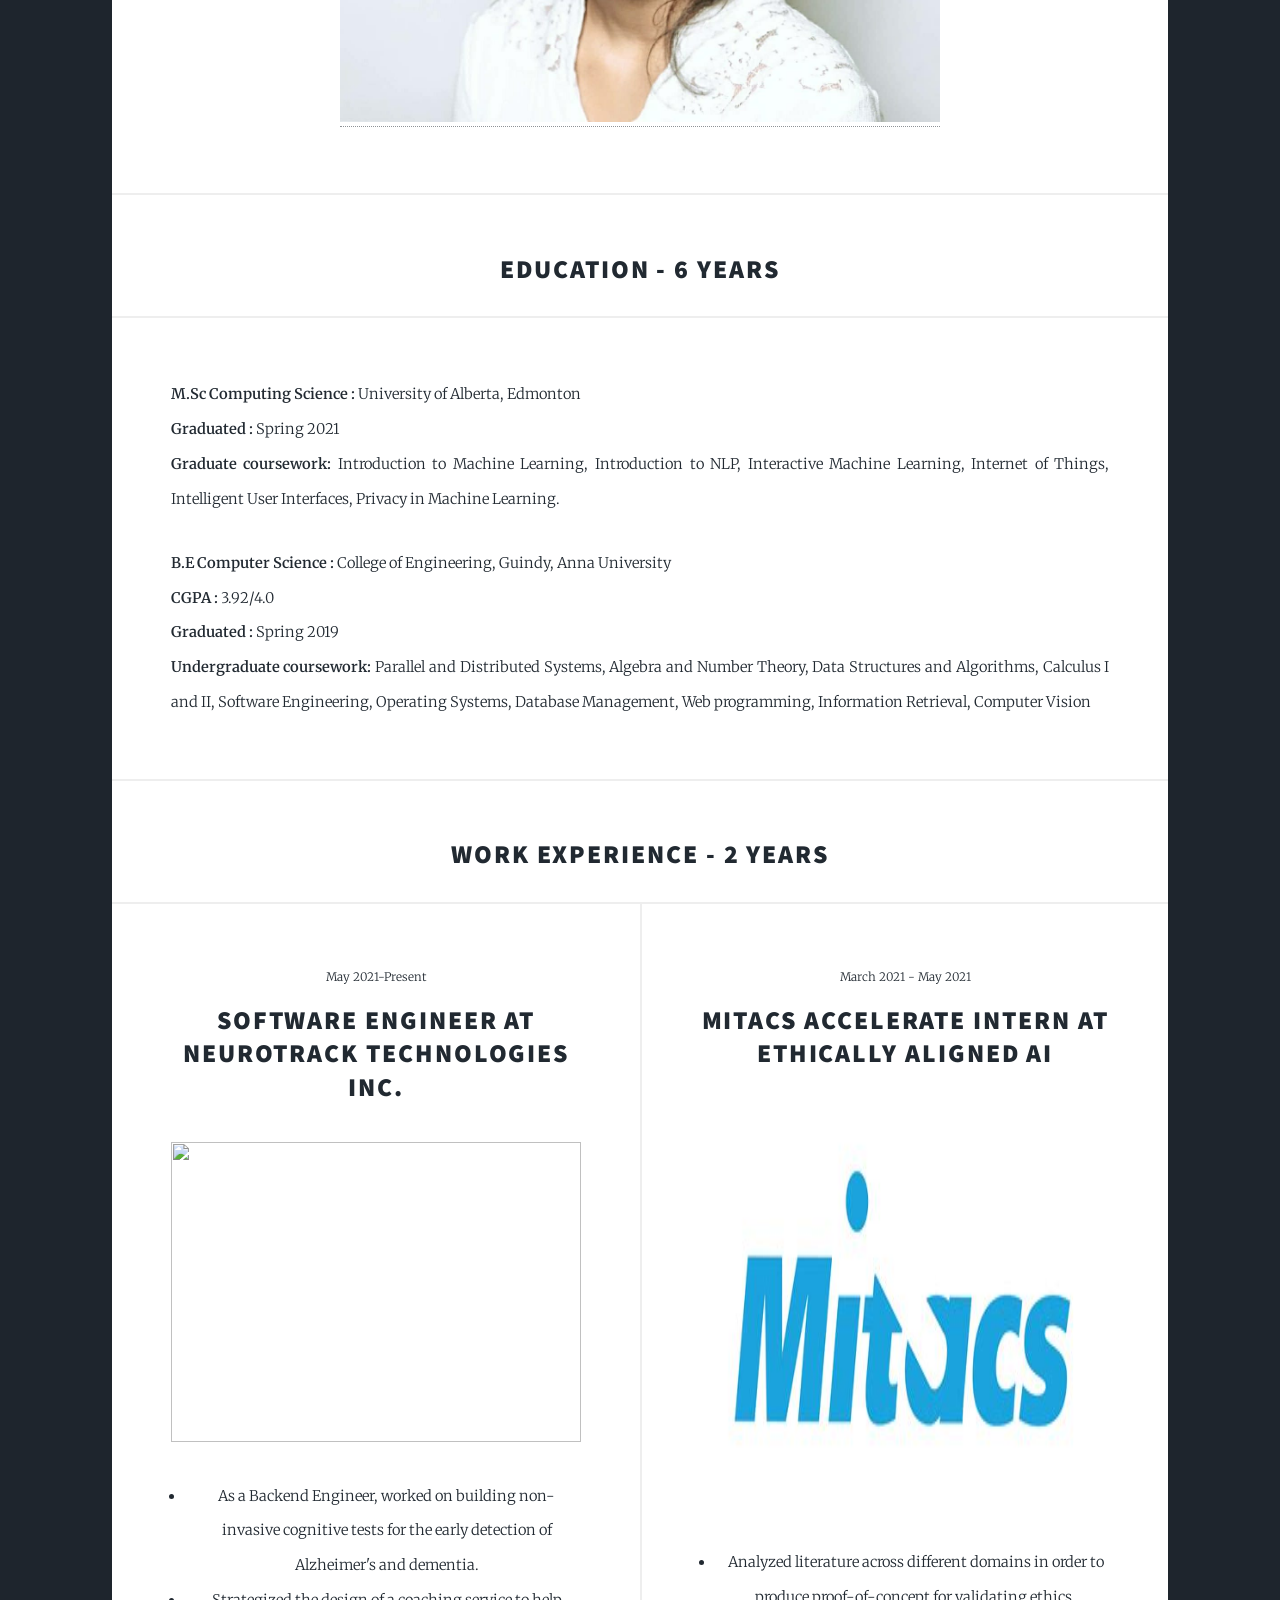
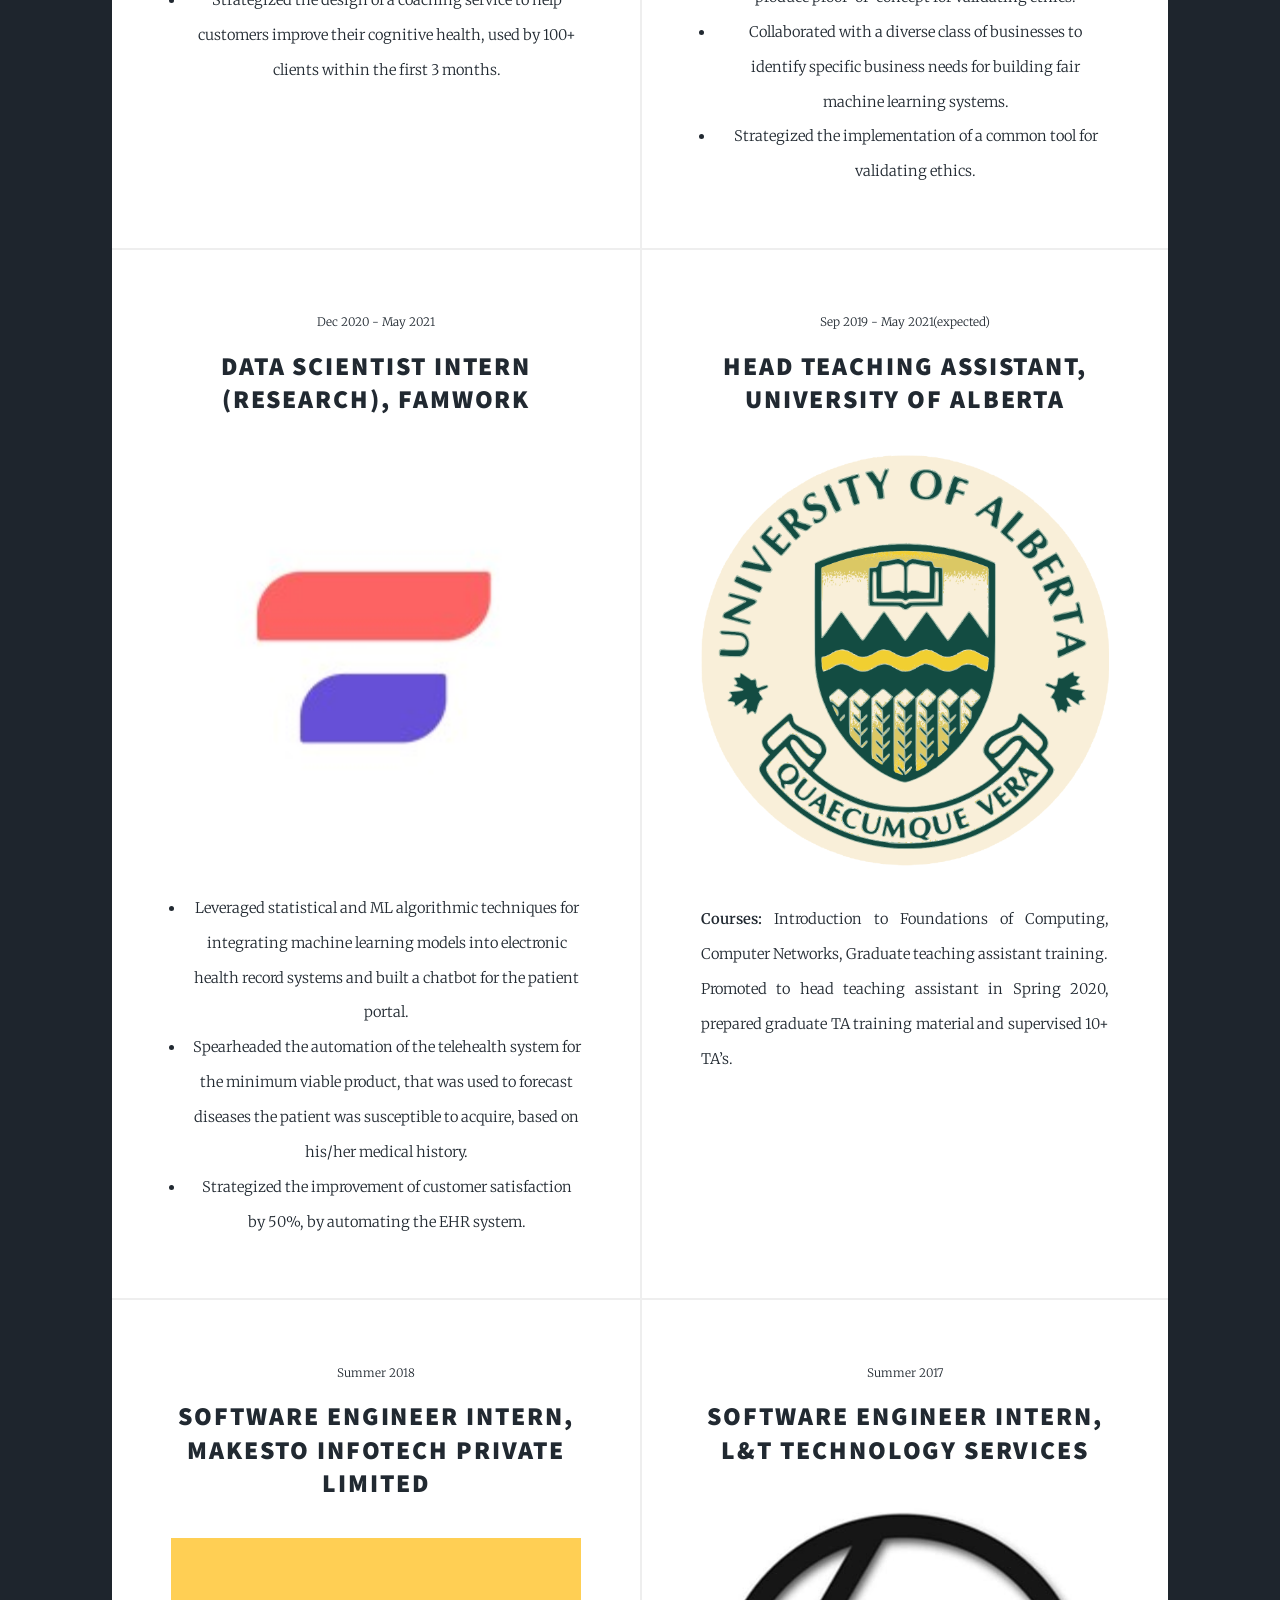
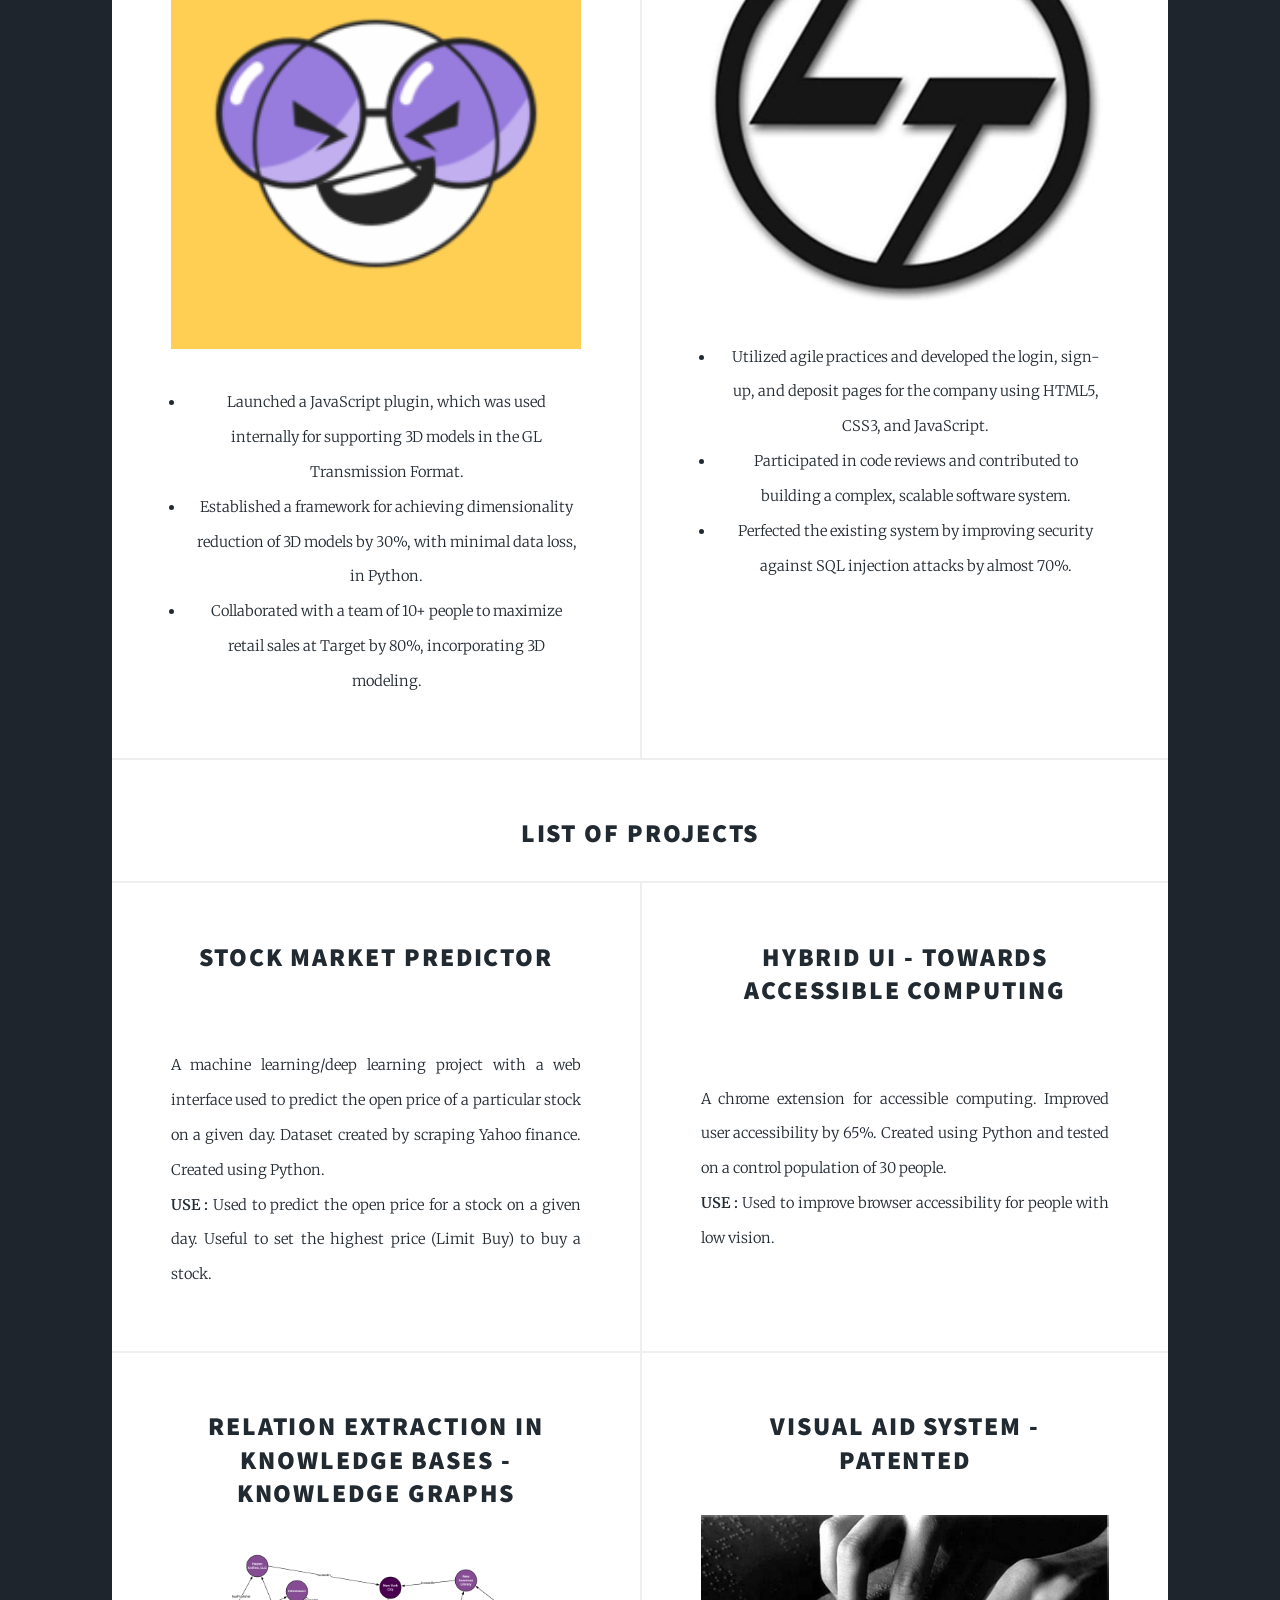
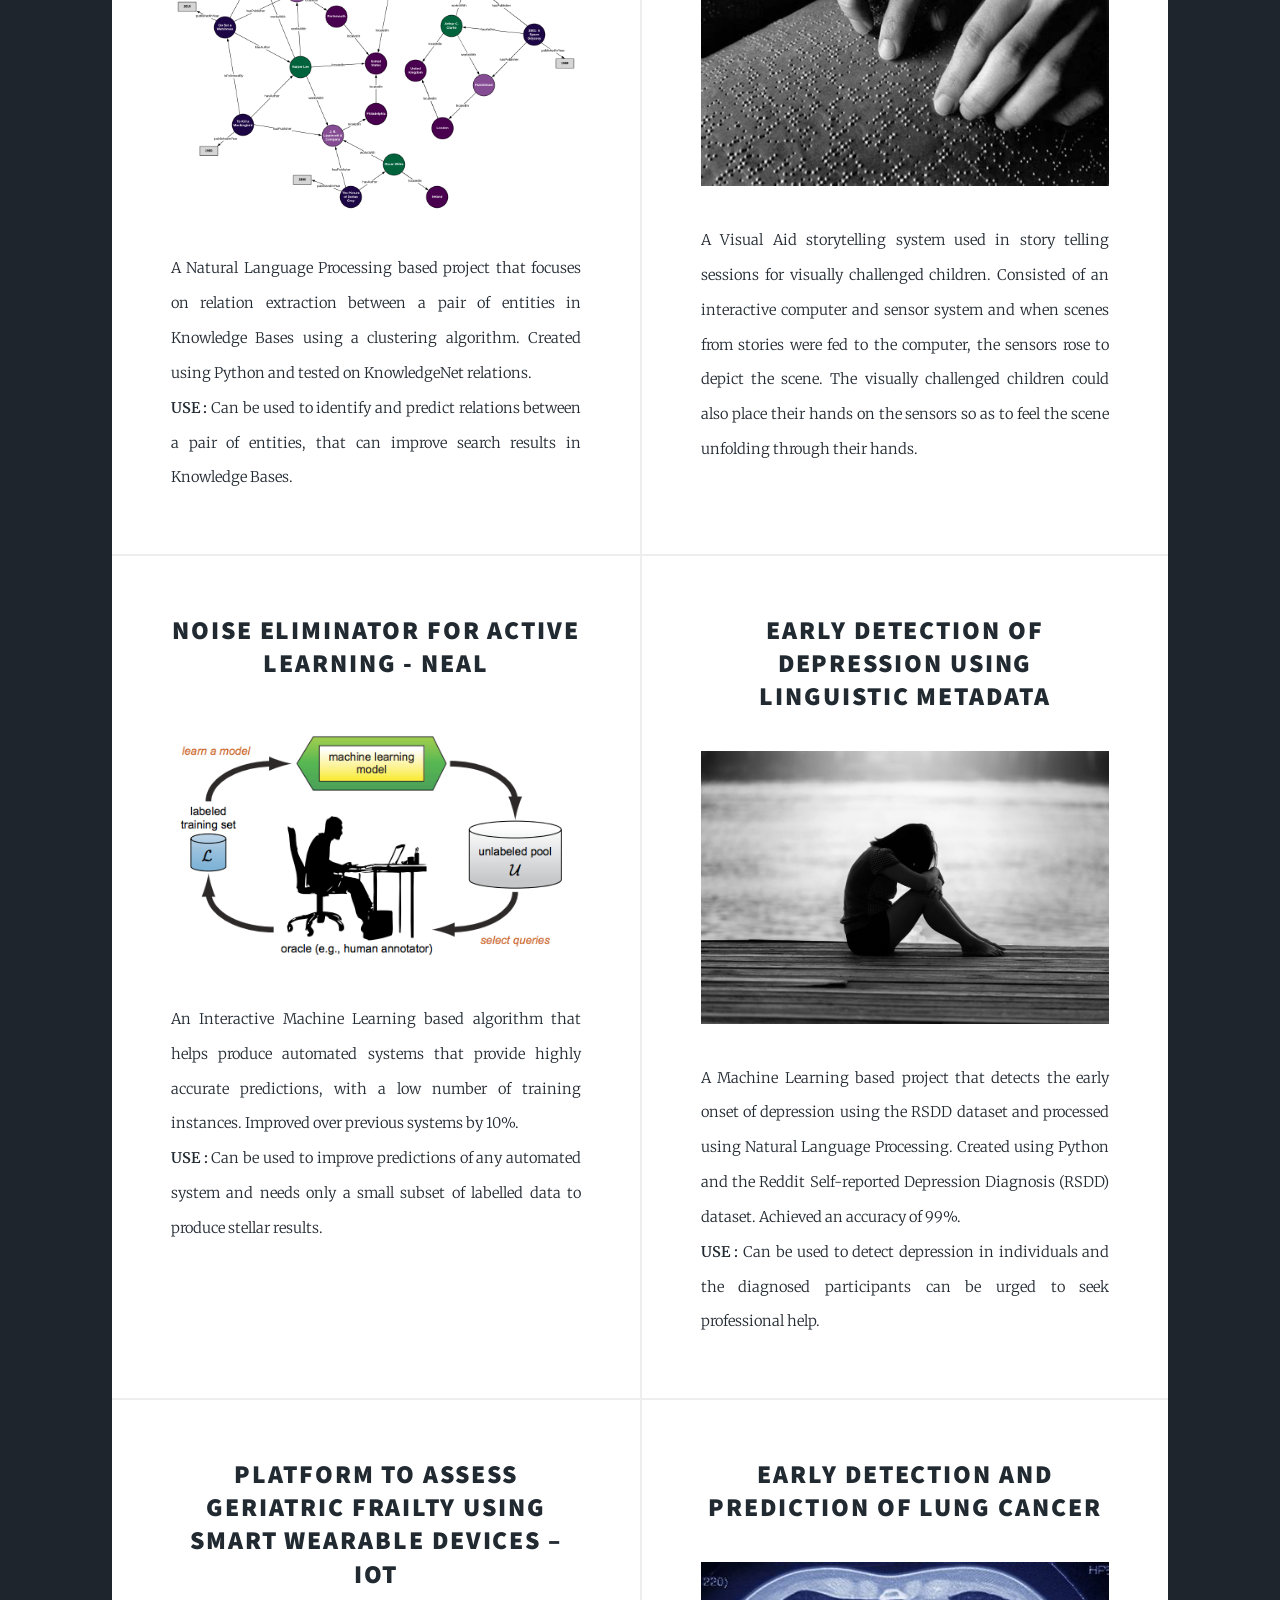
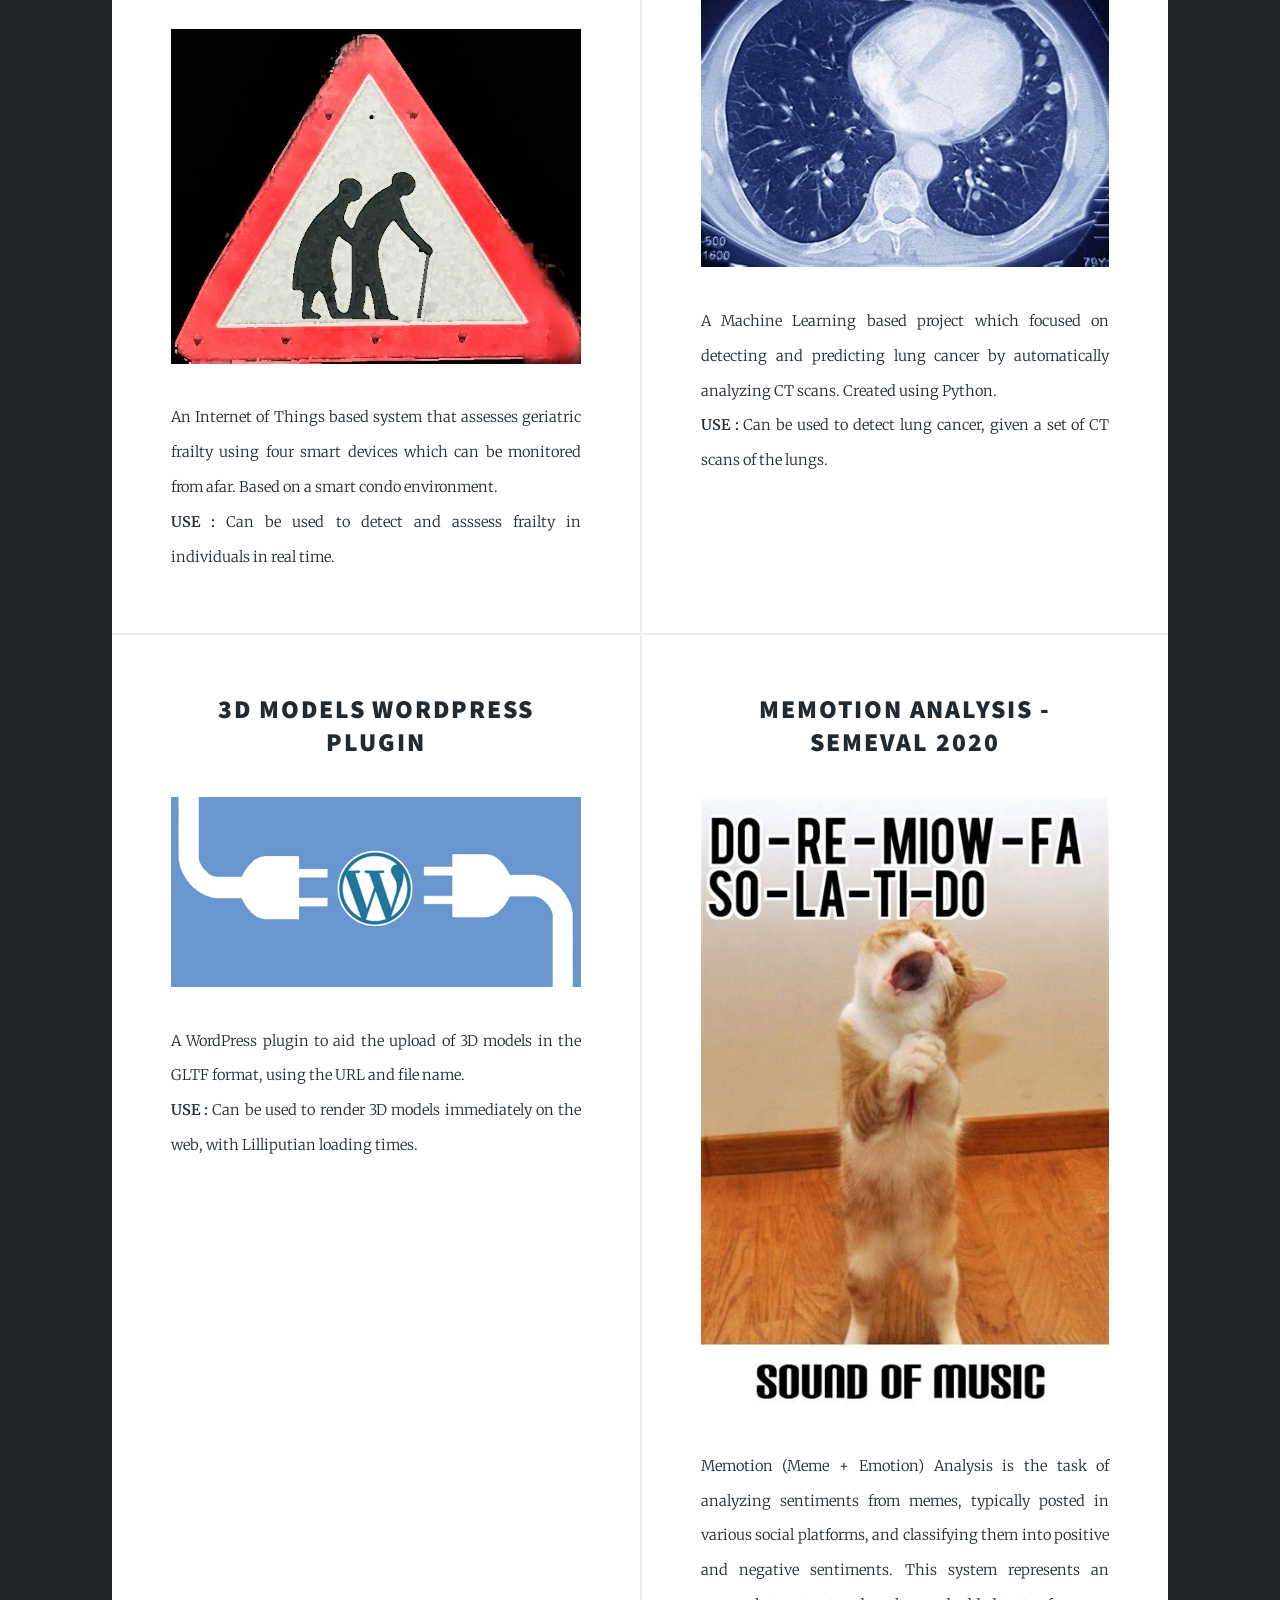
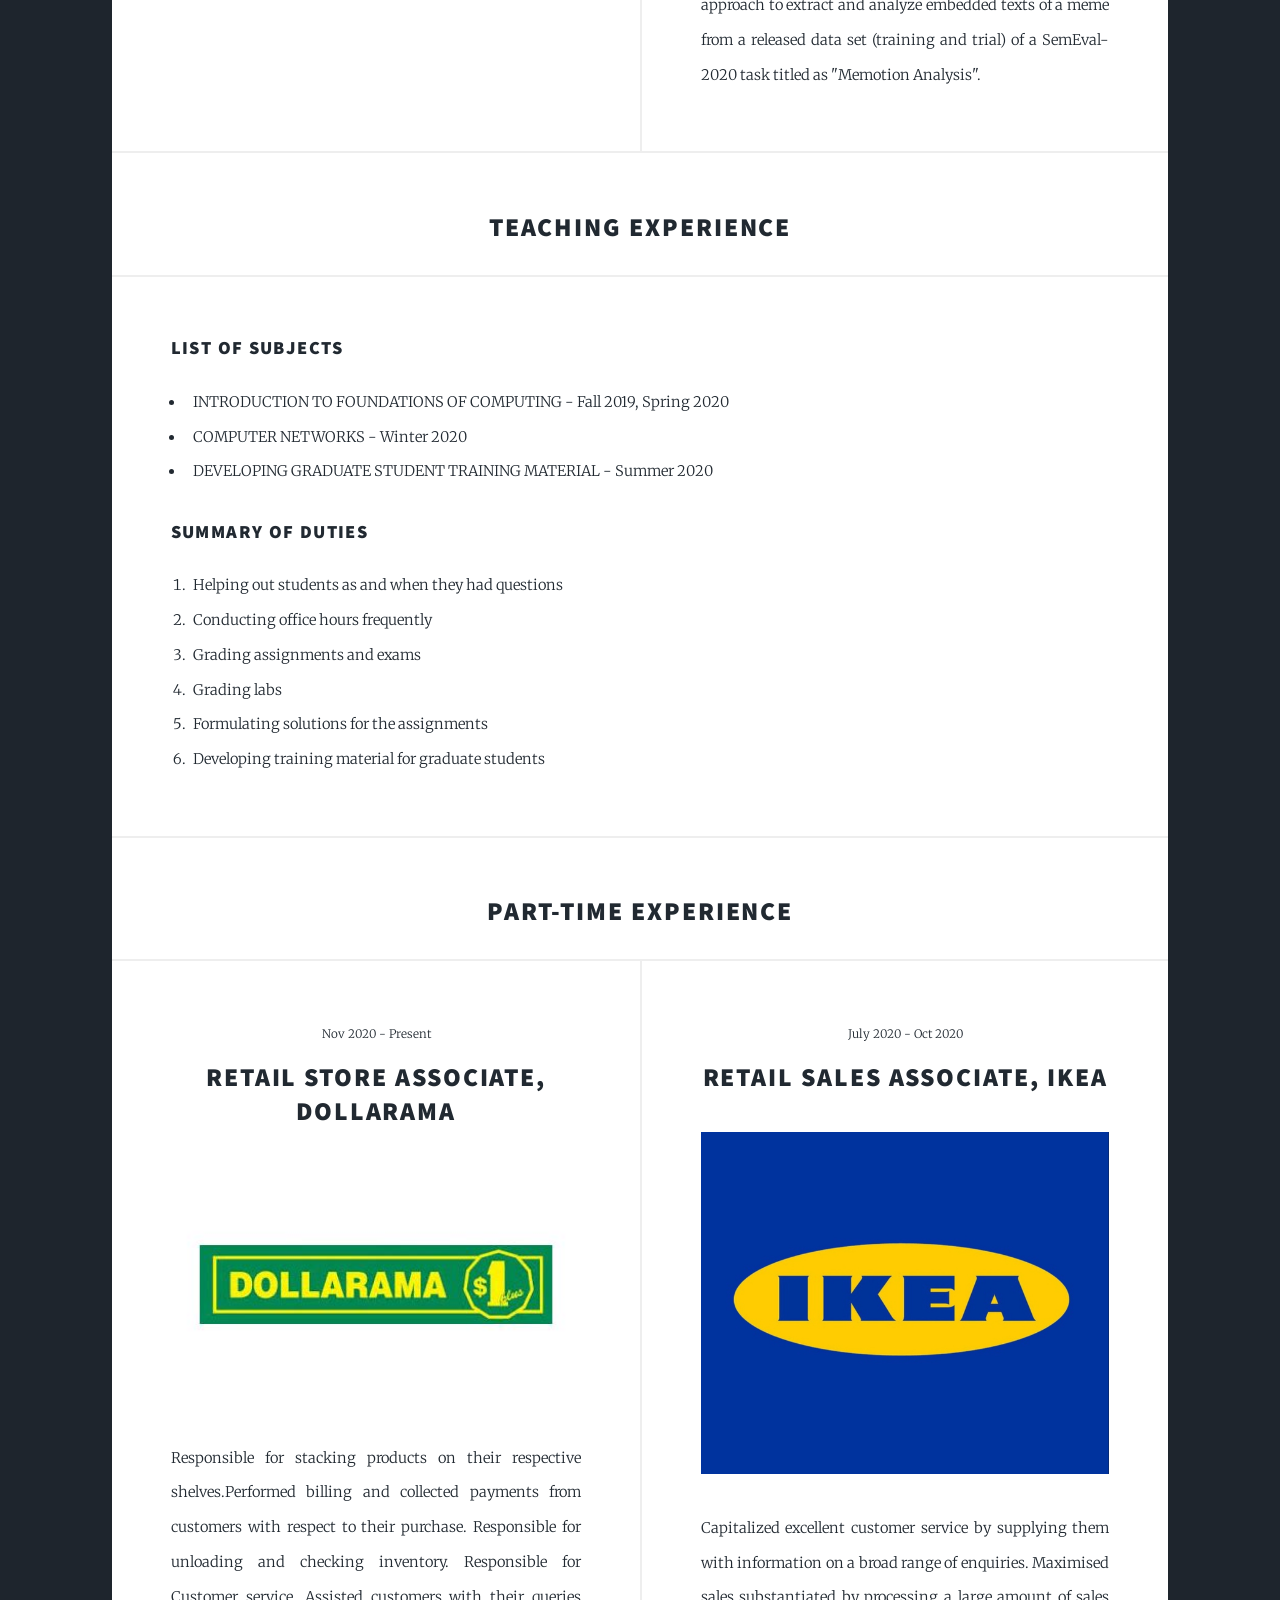
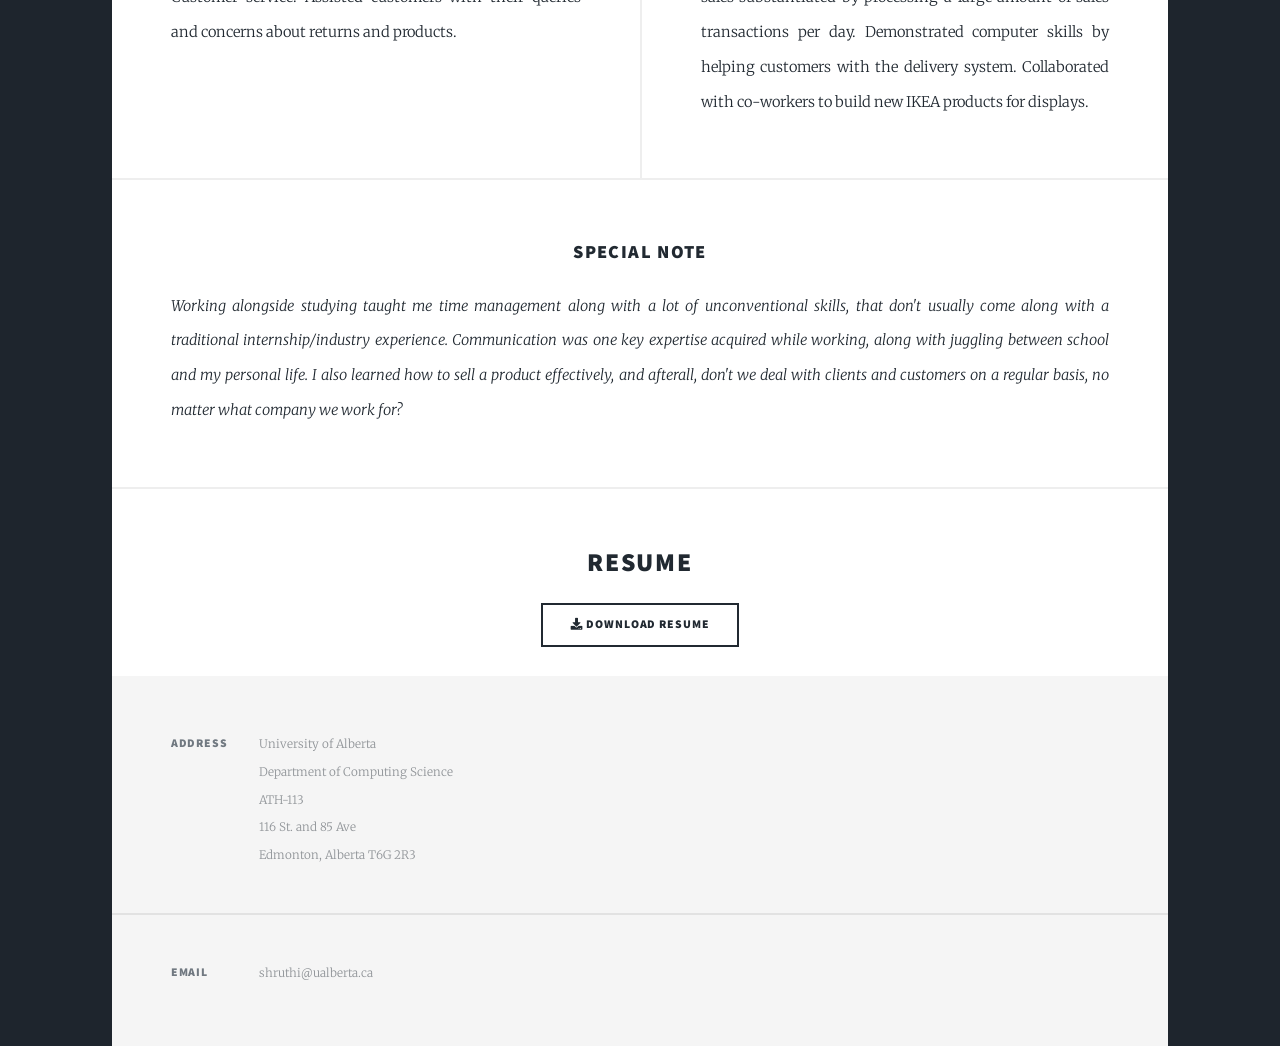
==== commit ad9b1abc: "Update index.html" ====
--- a/index.html
+++ b/index.html
@@ -64,7 +64,7 @@
 								<header class="major">
 									<!-- <span class="date">April 25, 2017</span> -->
 									<h3>About me</h3>
-									<p>I'm Shruthi, a second year Master's student at the University of Alberta. My research interests lie primarily in Data Science and Software Development, even though I've dabbled quite a bit in other branches of Computer Science as well. My technical expertise can be fathomed from my list of projects while the fun side of me can only be deduced by a talk with me! I savor books and love to debate anyday on how books are definitely better than movies. Other than books, I enjoy playing football and board games in my spare time.
+									<p>I'm Shruthi, a second year Master's student at the University of Alberta. My research interests lie primarily in Data Science and Software Development, even though I've dabbled quite a bit in other branches of Computer Science as well. My technical expertise can be fathomed by peeking at my resume (can be found below), while the fun side of me can only be deduced by a talk with me! I savor books and love to debate anyday on how books are definitely better than movies. Other than books, I enjoy playing football and board games in my spare time.
 									</p>
 								</header>
 								<a href="#"><img src="images/prof.jpeg" alt="" width = "600" height = "500" /></a>
@@ -95,6 +95,15 @@
 							<section class="posts">
 								<article>
 									<header>
+										<span class="date">May 2021-Present</span>
+										<h2>Software Engineer at Neurotrack Technologies Inc.</h2>
+									</header>
+									<p class="image fit"><img src="images/neurotrack.jpeg" height="300" alt="" /></p>
+									<ul><li>As a Backend Engineer, worked on building non-invasive cognitive tests for the early detection of Alzheimer's and dementia.</li>
+<li>Strategized the design of a coaching service to help customers improve their cognitive health, used by 100+ clients within the first 3 months.</li></ul>
+								</article>
+								<article>
+									<header>
 										<span class="date">March 2021 - May 2021</span>
 										<h2>Mitacs Accelerate Intern at Ethically Aligned AI</h2>
 									</header>
@@ -157,6 +166,24 @@
 						<!-- Posts -->
 						<h2 style ="text-align: center">LIST OF PROJECTS</h2>
 							<section class="posts">
+								<article>
+									<header>
+										<h2>STOCK MARKET PREDICTOR</h2>
+									</header>
+									<p class="image fit"><img src="images/stock.jpeg" alt="" /></p>
+									<p>A machine learning/deep learning project with a web interface used to predict the open price of a particular stock on a given day. Dataset created by scraping Yahoo finance. Created using Python.<br />
+									<b> USE : </b> Used to predict the open price for a stock on a given day. Useful to set the highest price (Limit Buy) to buy a stock.</p>
+
+								</article>
+								<article>
+									<header>
+										<h2>HYBRID UI - TOWARDS ACCESSIBLE COMPUTING</h2>
+									</header>
+									<p class="image fit"><img src="images/accessible.jpeg" alt="" /></p>
+									<p>A chrome extension for accessible computing. Improved user accessibility by 65%. Created using Python and tested on a control population of 30 people.<br />
+									<b> USE : </b> Used to improve browser accessibility for people with low vision.</p>
+
+								</article>
 								<article>
 									<header>
 										<!-- <span class="date">April 24, 2017</span> -->
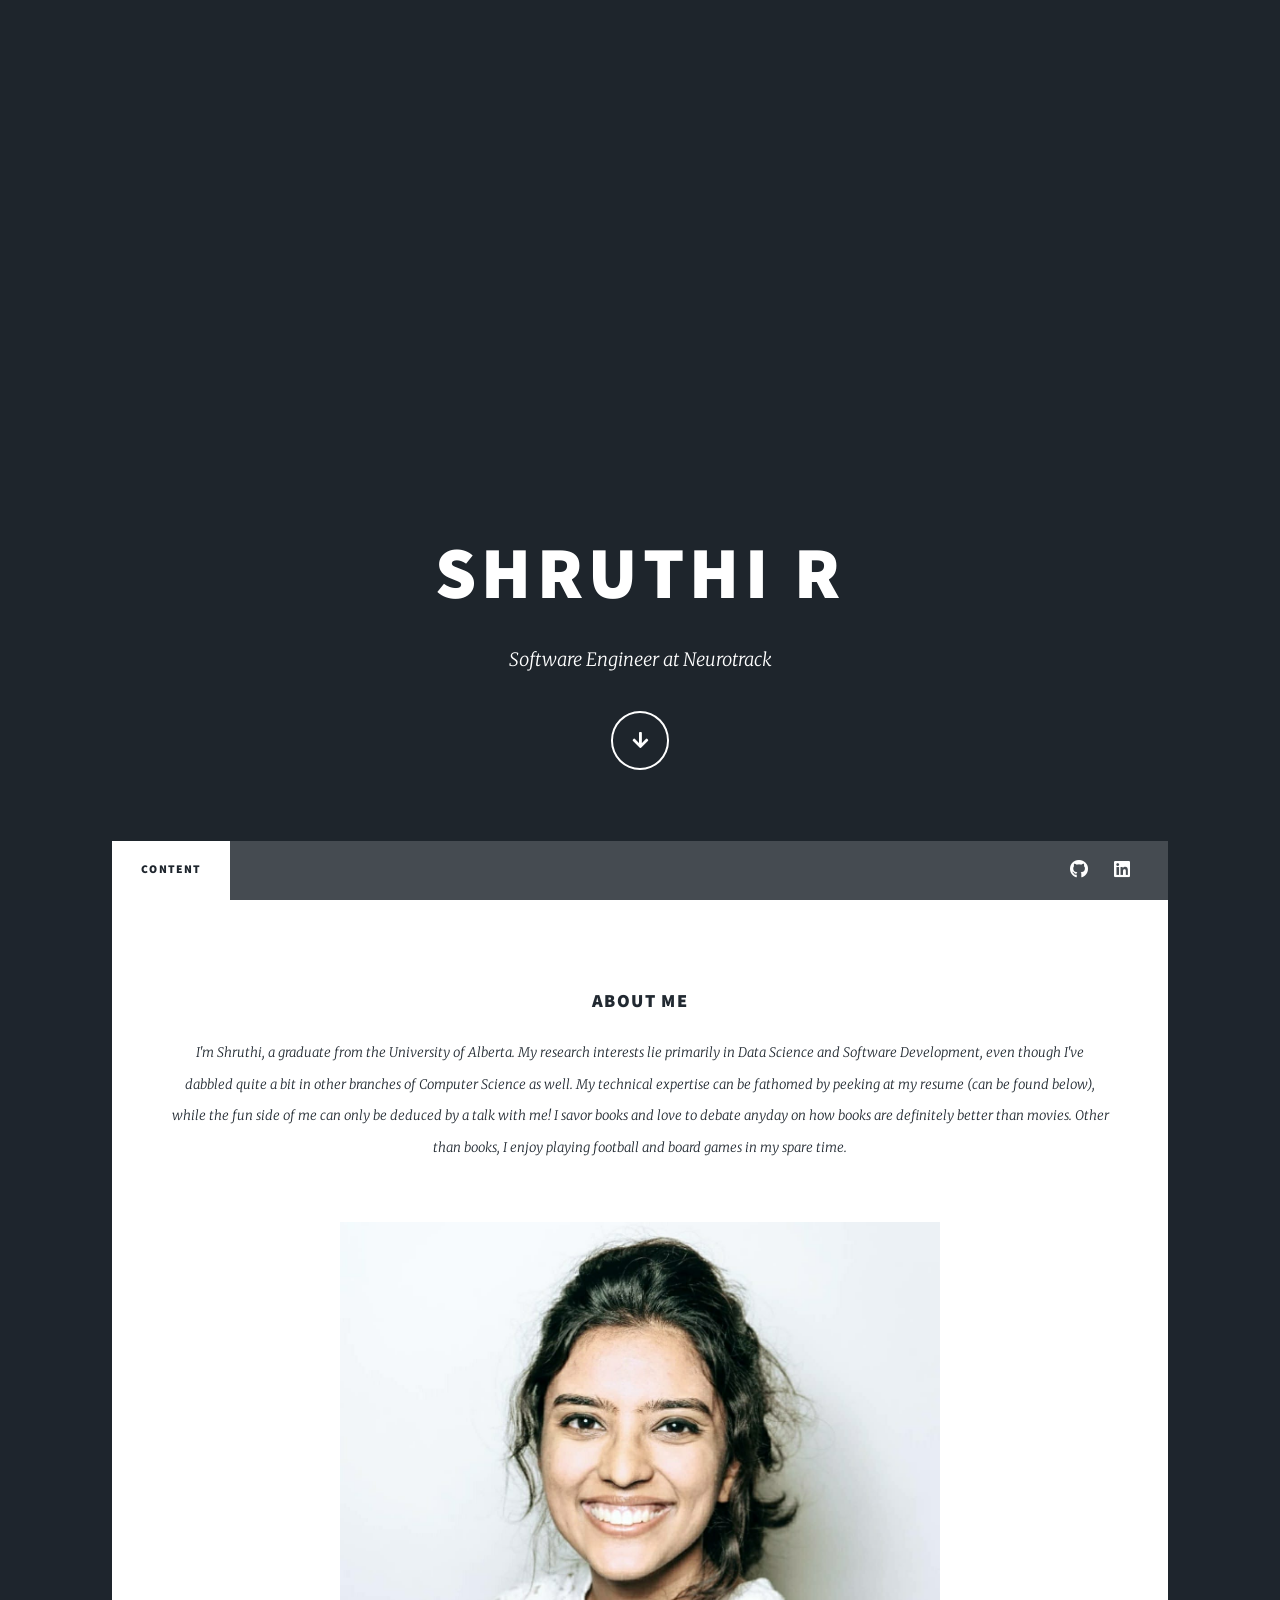
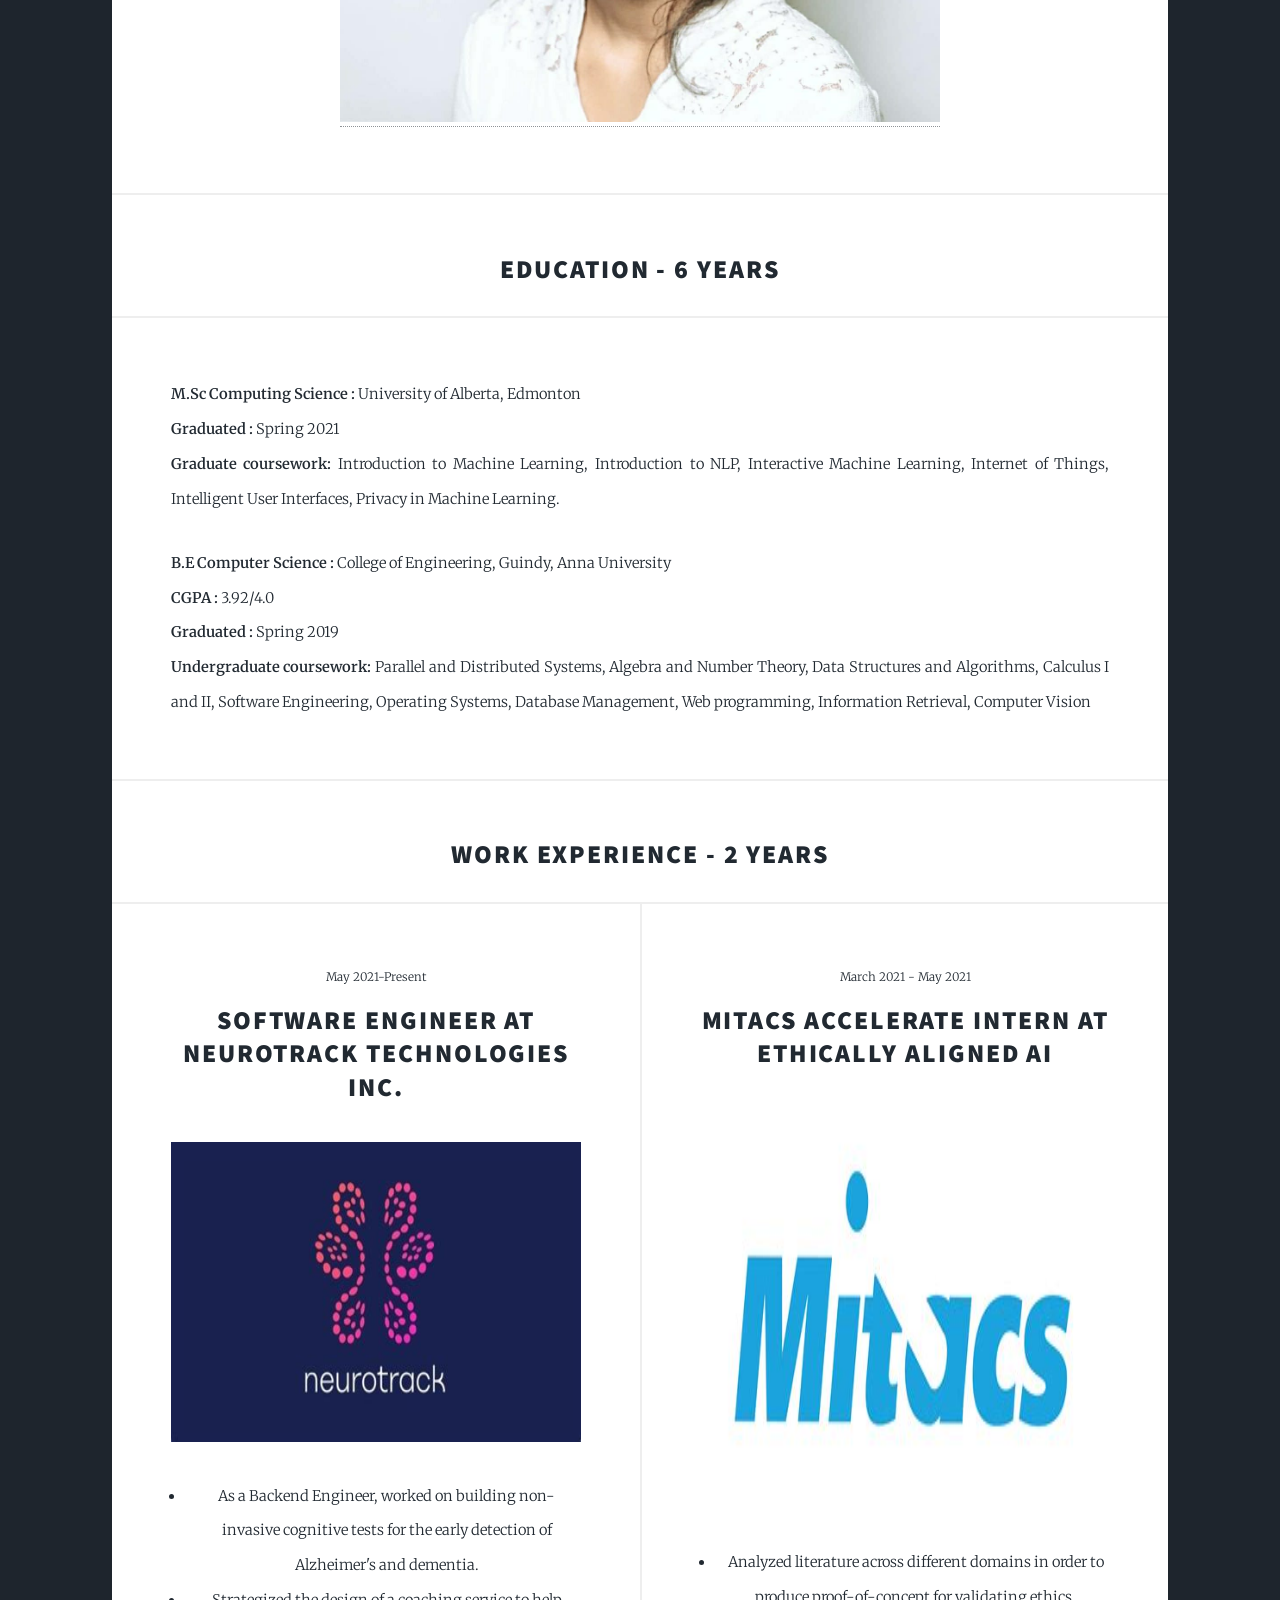
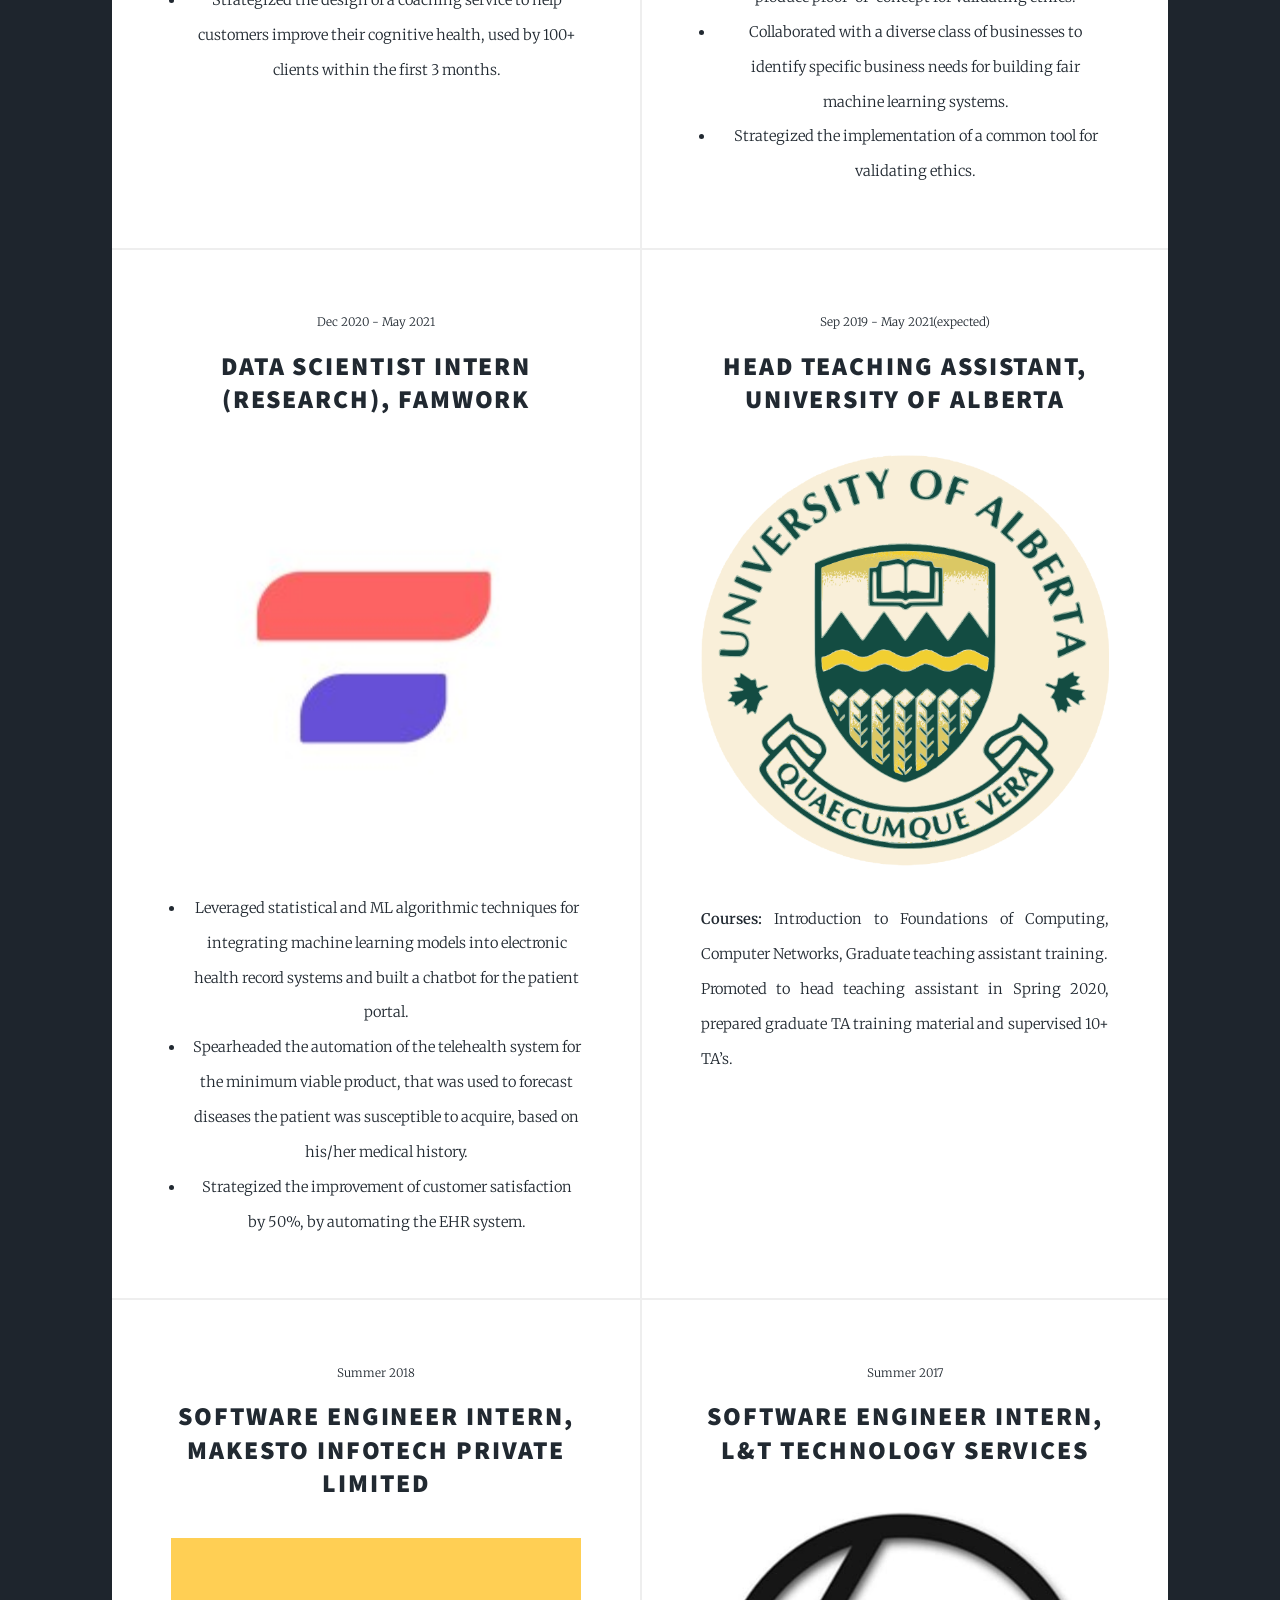
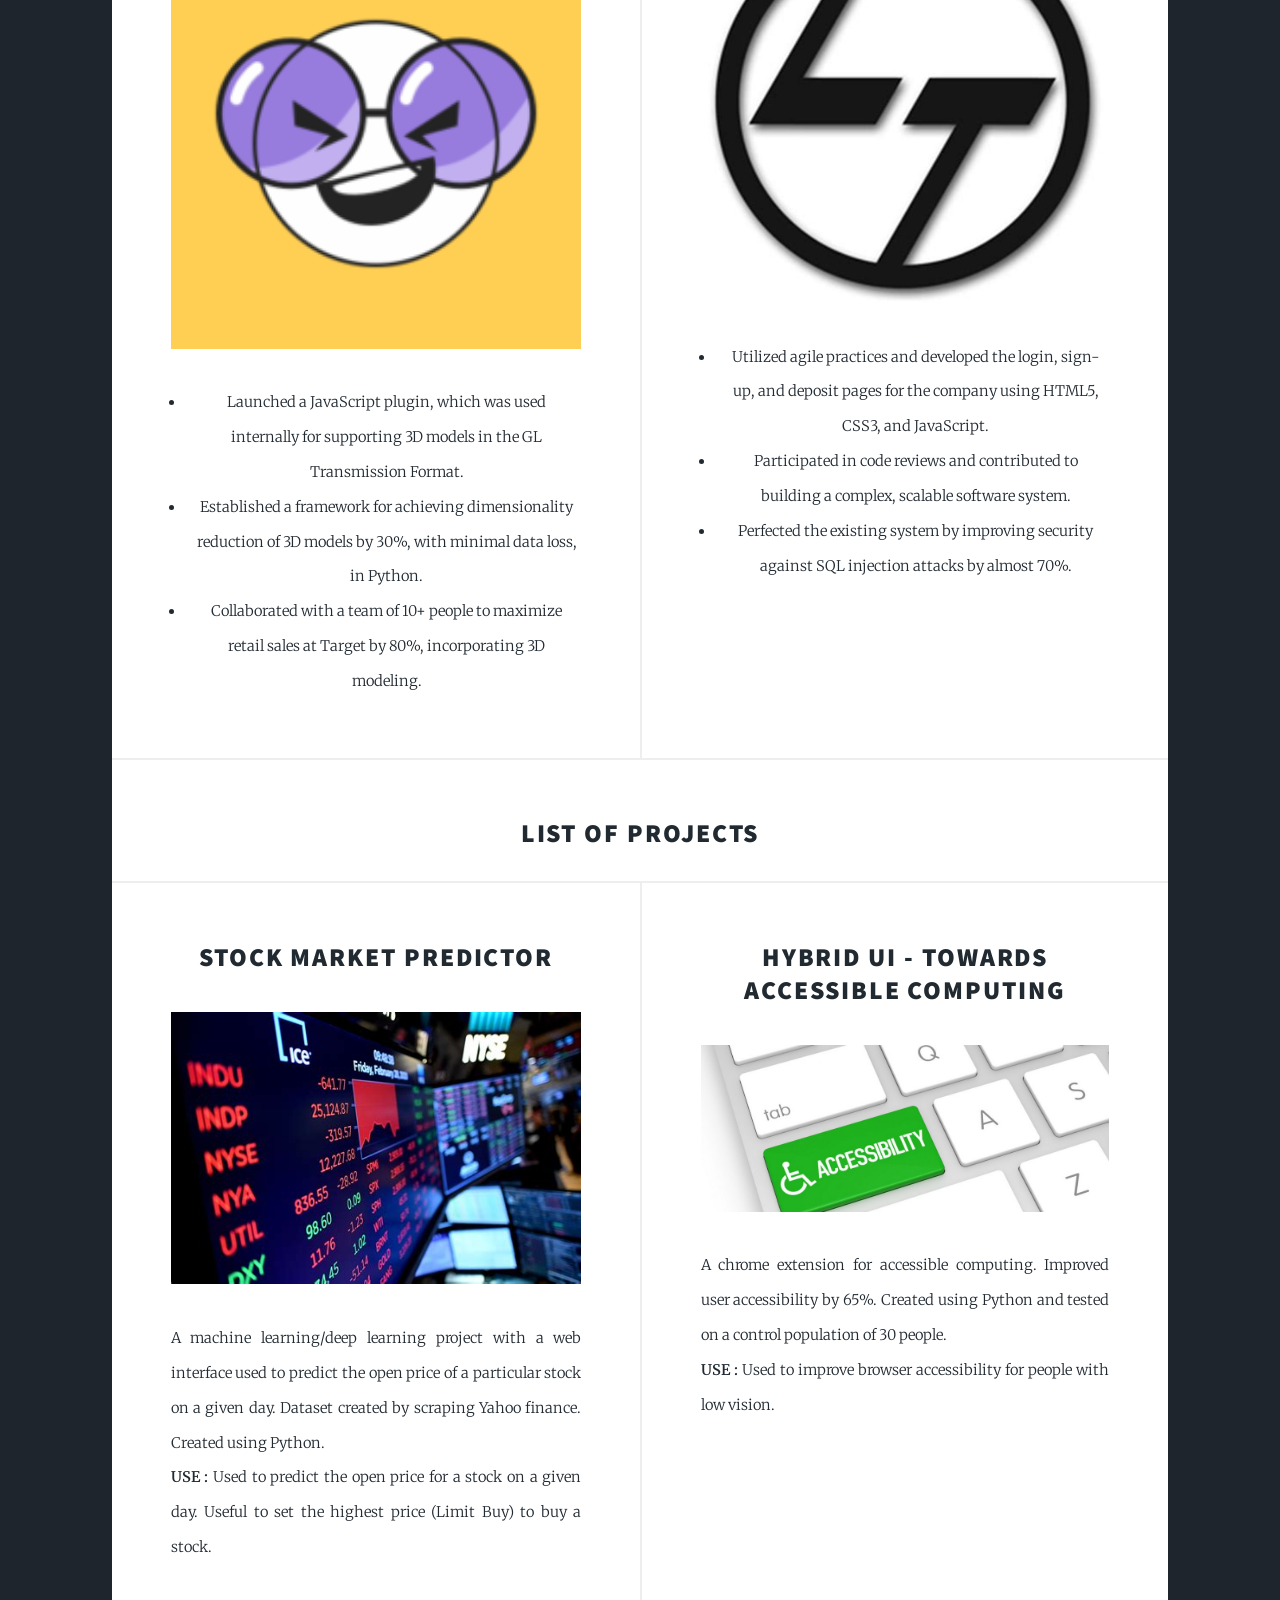
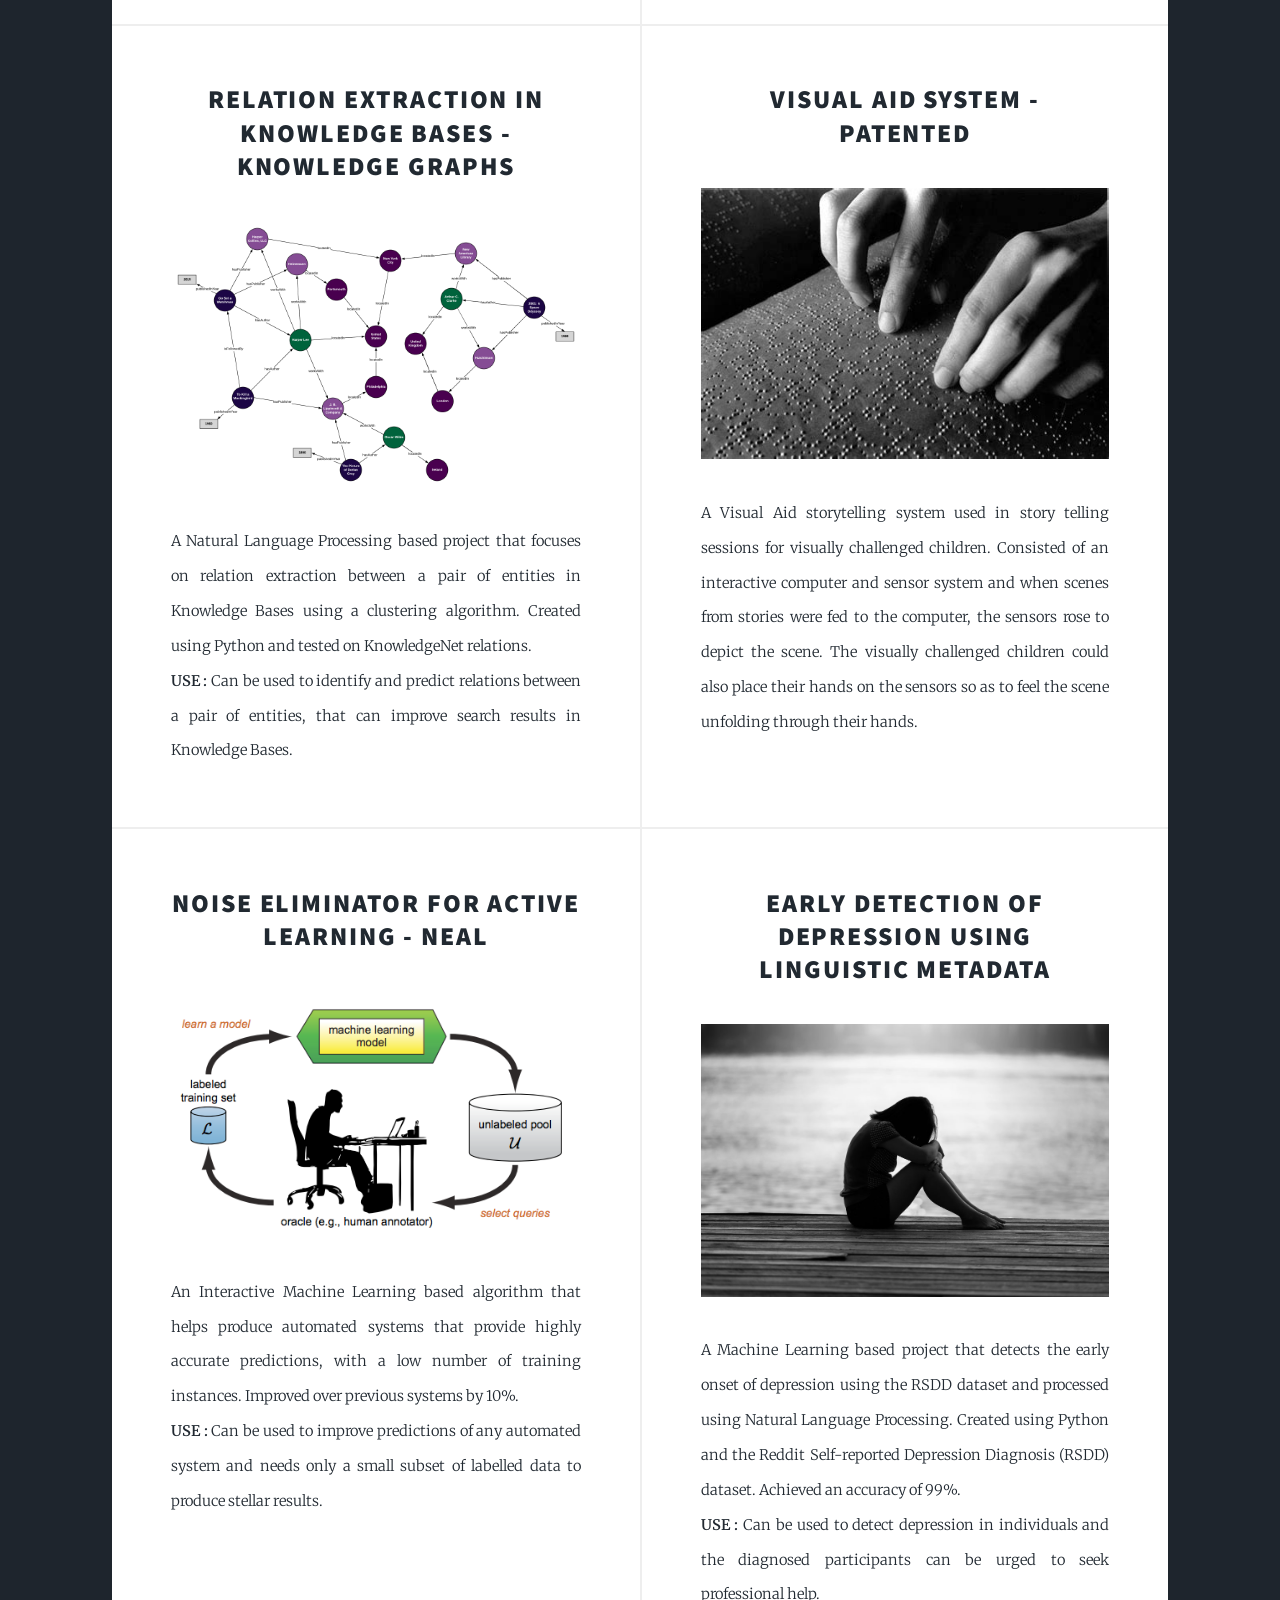
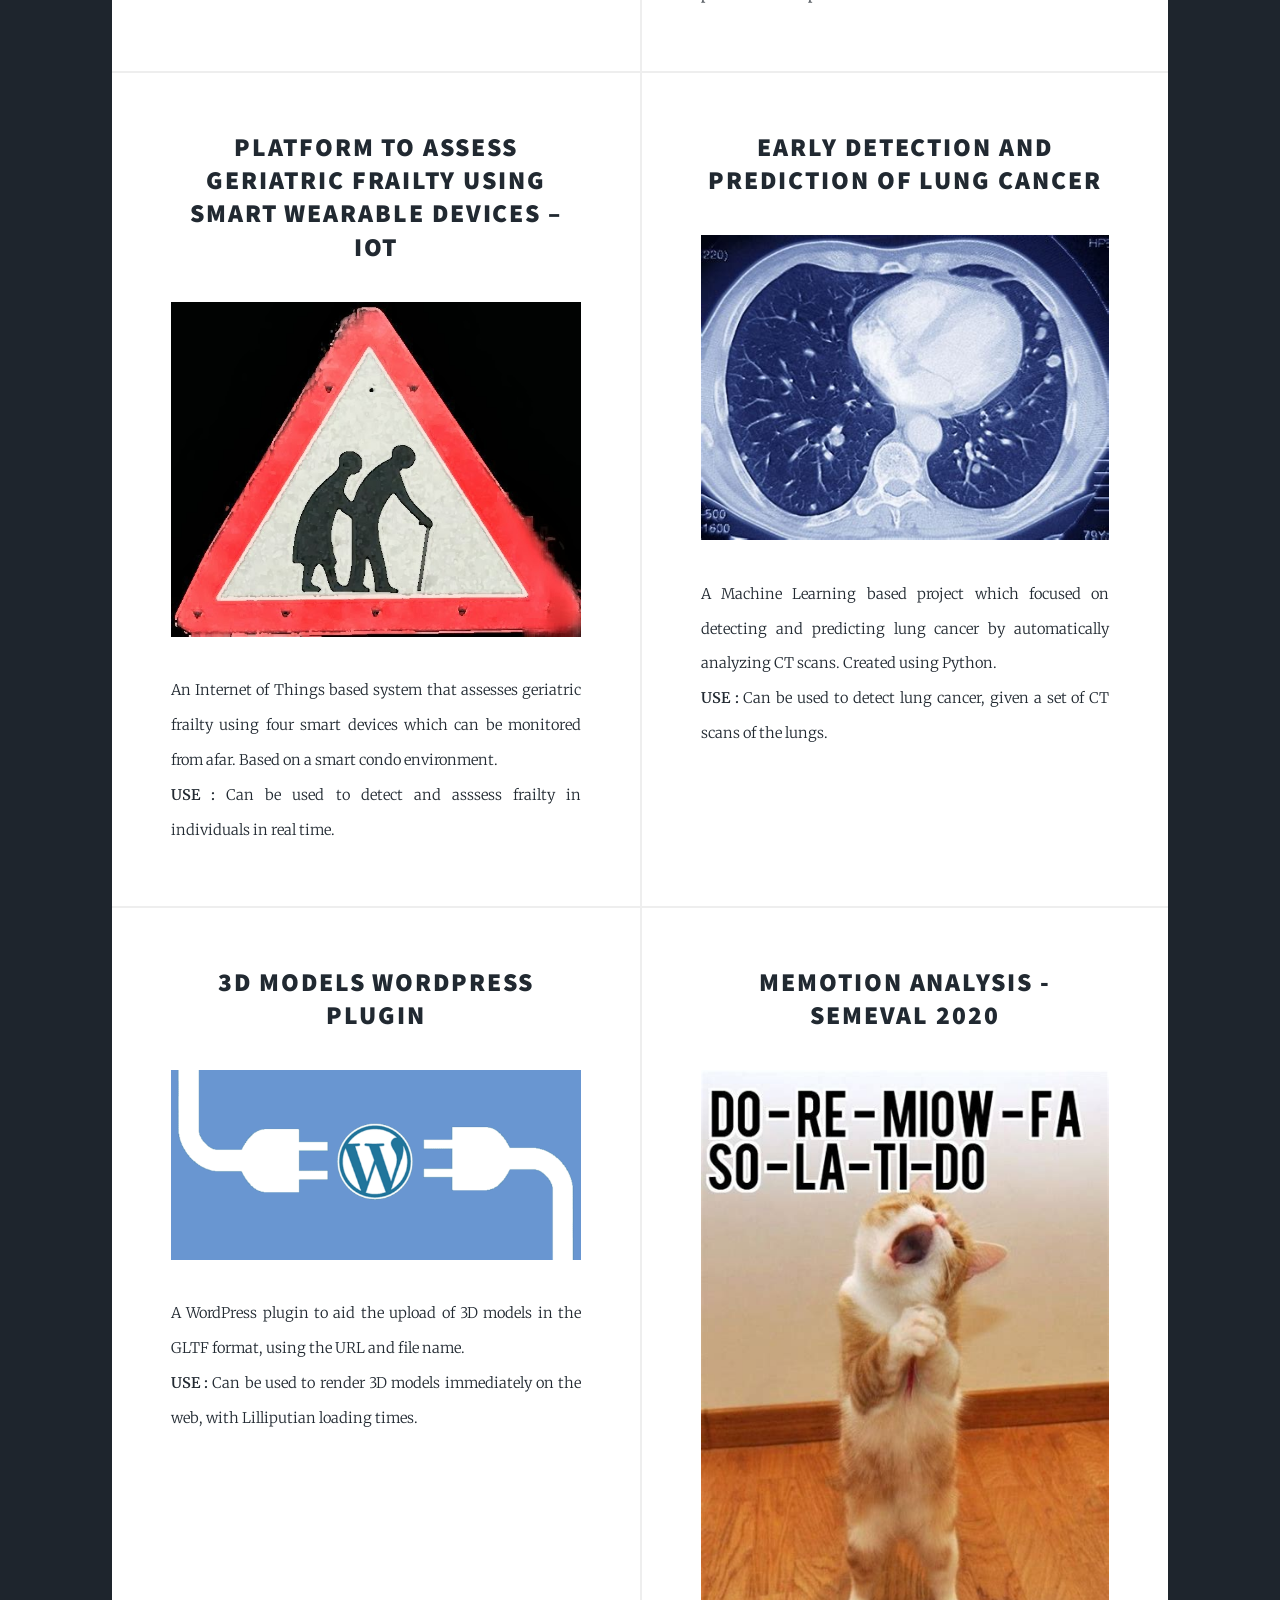
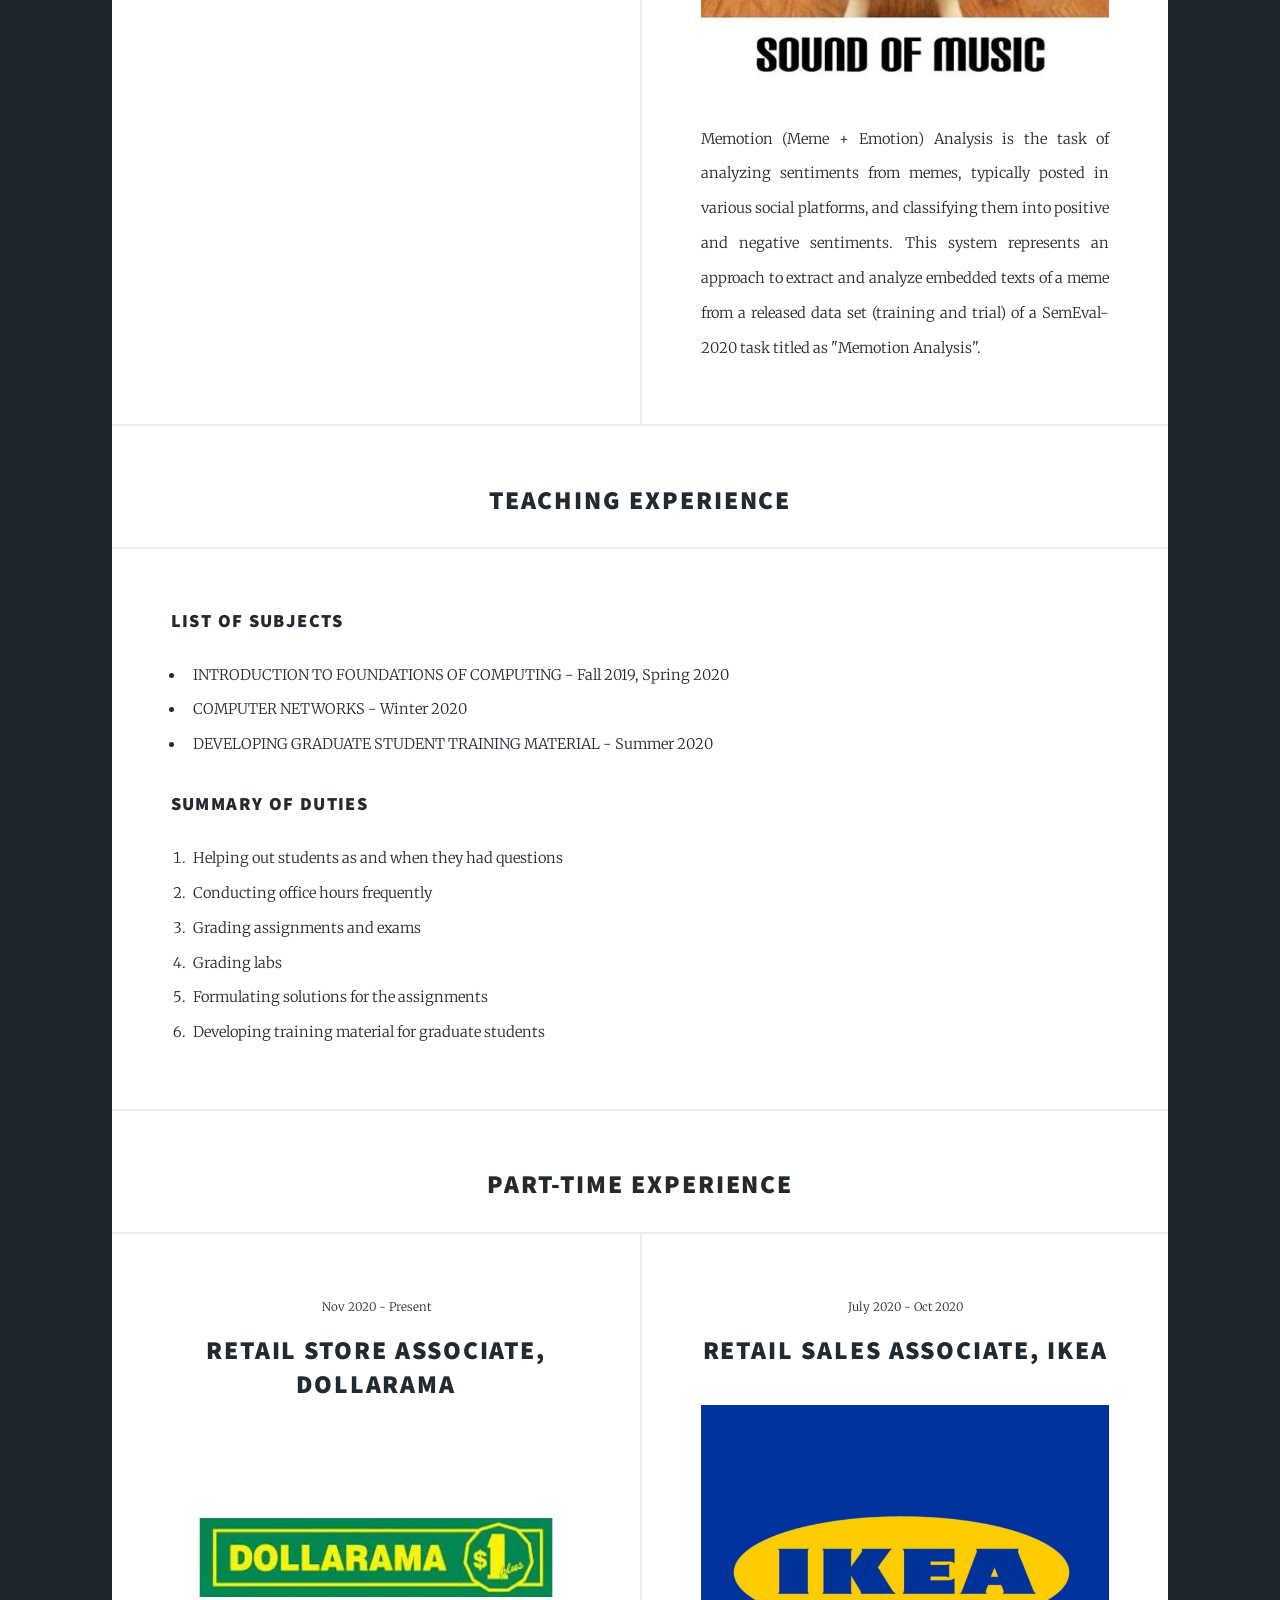
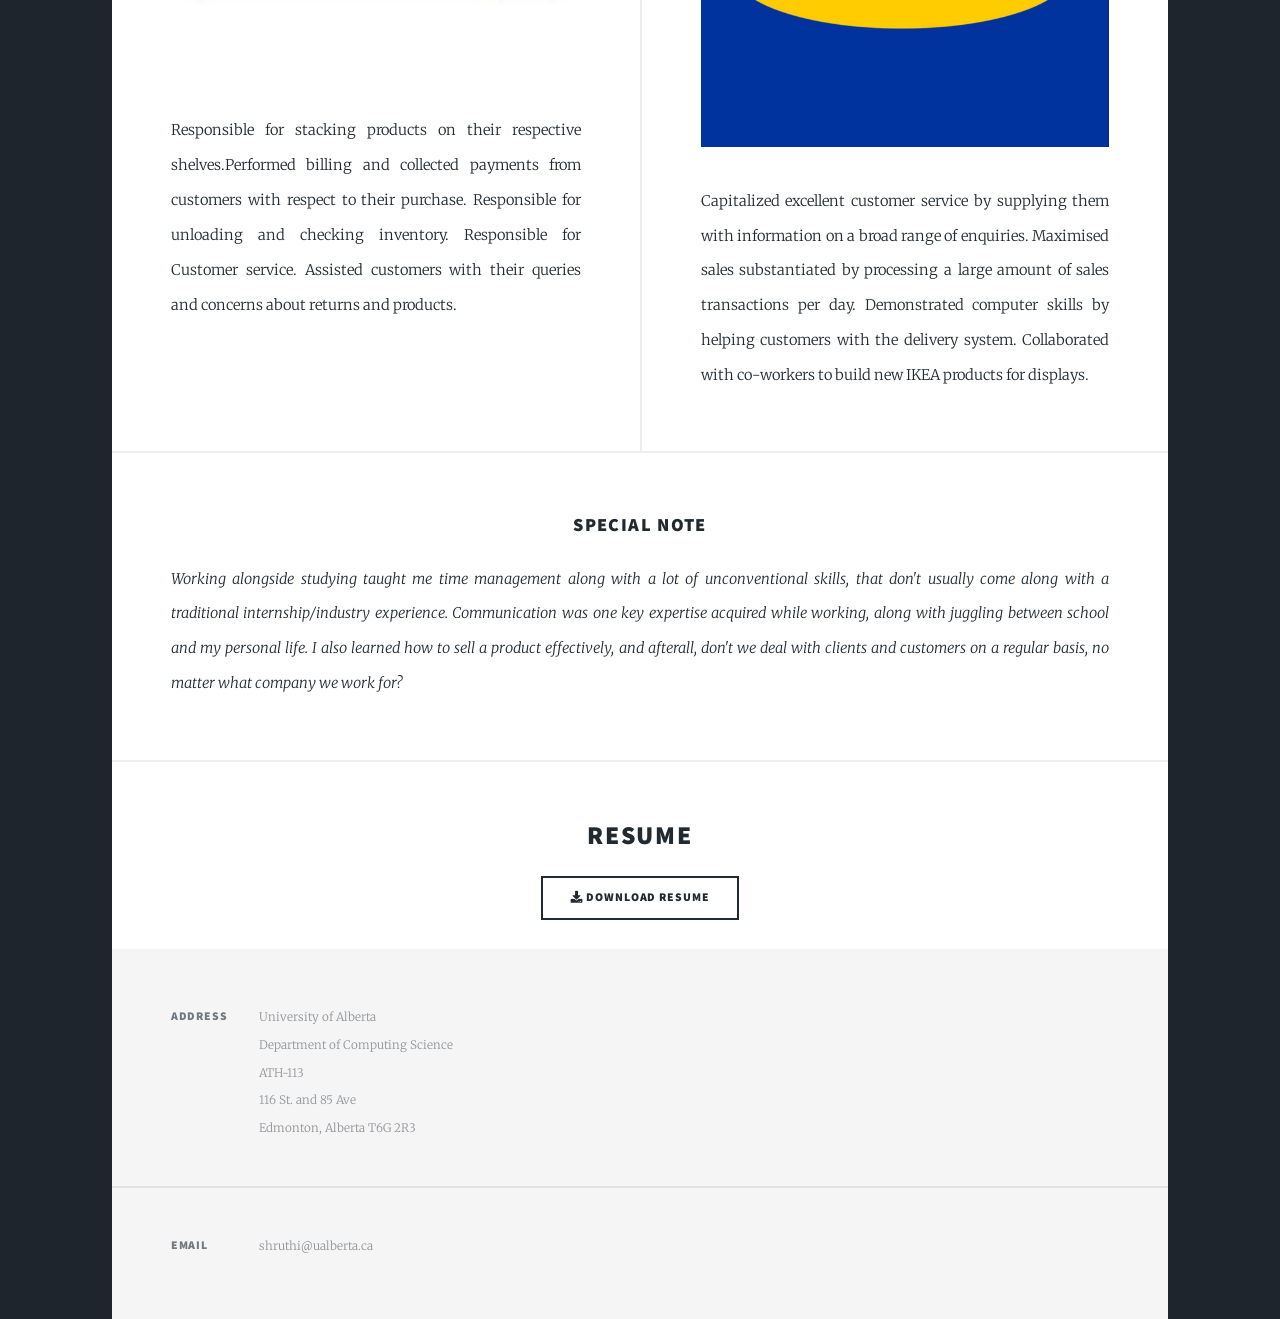
==== commit 4678b39a: "Update index.html" ====
--- a/index.html
+++ b/index.html
@@ -64,7 +64,7 @@
 								<header class="major">
 									<!-- <span class="date">April 25, 2017</span> -->
 									<h3>About me</h3>
-									<p>I'm Shruthi, a second year Master's student at the University of Alberta. My research interests lie primarily in Data Science and Software Development, even though I've dabbled quite a bit in other branches of Computer Science as well. My technical expertise can be fathomed by peeking at my resume (can be found below), while the fun side of me can only be deduced by a talk with me! I savor books and love to debate anyday on how books are definitely better than movies. Other than books, I enjoy playing football and board games in my spare time.
+									<p>I'm Shruthi, a graduate from the University of Alberta. My research interests lie primarily in Data Science and Software Development, even though I've dabbled quite a bit in other branches of Computer Science as well. My technical expertise can be fathomed by peeking at my resume (can be found below), while the fun side of me can only be deduced by a talk with me! I savor books and love to debate anyday on how books are definitely better than movies. Other than books, I enjoy playing football and board games in my spare time.
 									</p>
 								</header>
 								<a href="#"><img src="images/prof.jpeg" alt="" width = "600" height = "500" /></a>
@@ -343,7 +343,7 @@
 						<!-- Footer -->
 							<footer>
 								<h2>Resume</h2>
-								<button class="w3-button w3-light-grey w3-padding-large w3-section" onclick="window.open('files/r_shruthi.pdf')">
+								<button class="w3-button w3-light-grey w3-padding-large w3-section" onclick="window.open('files/resume_shruthi.pdf')">
      							 <i class="fa fa-download"></i> Download Resume
    								 </button>
 								<!-- <div class="pagination">
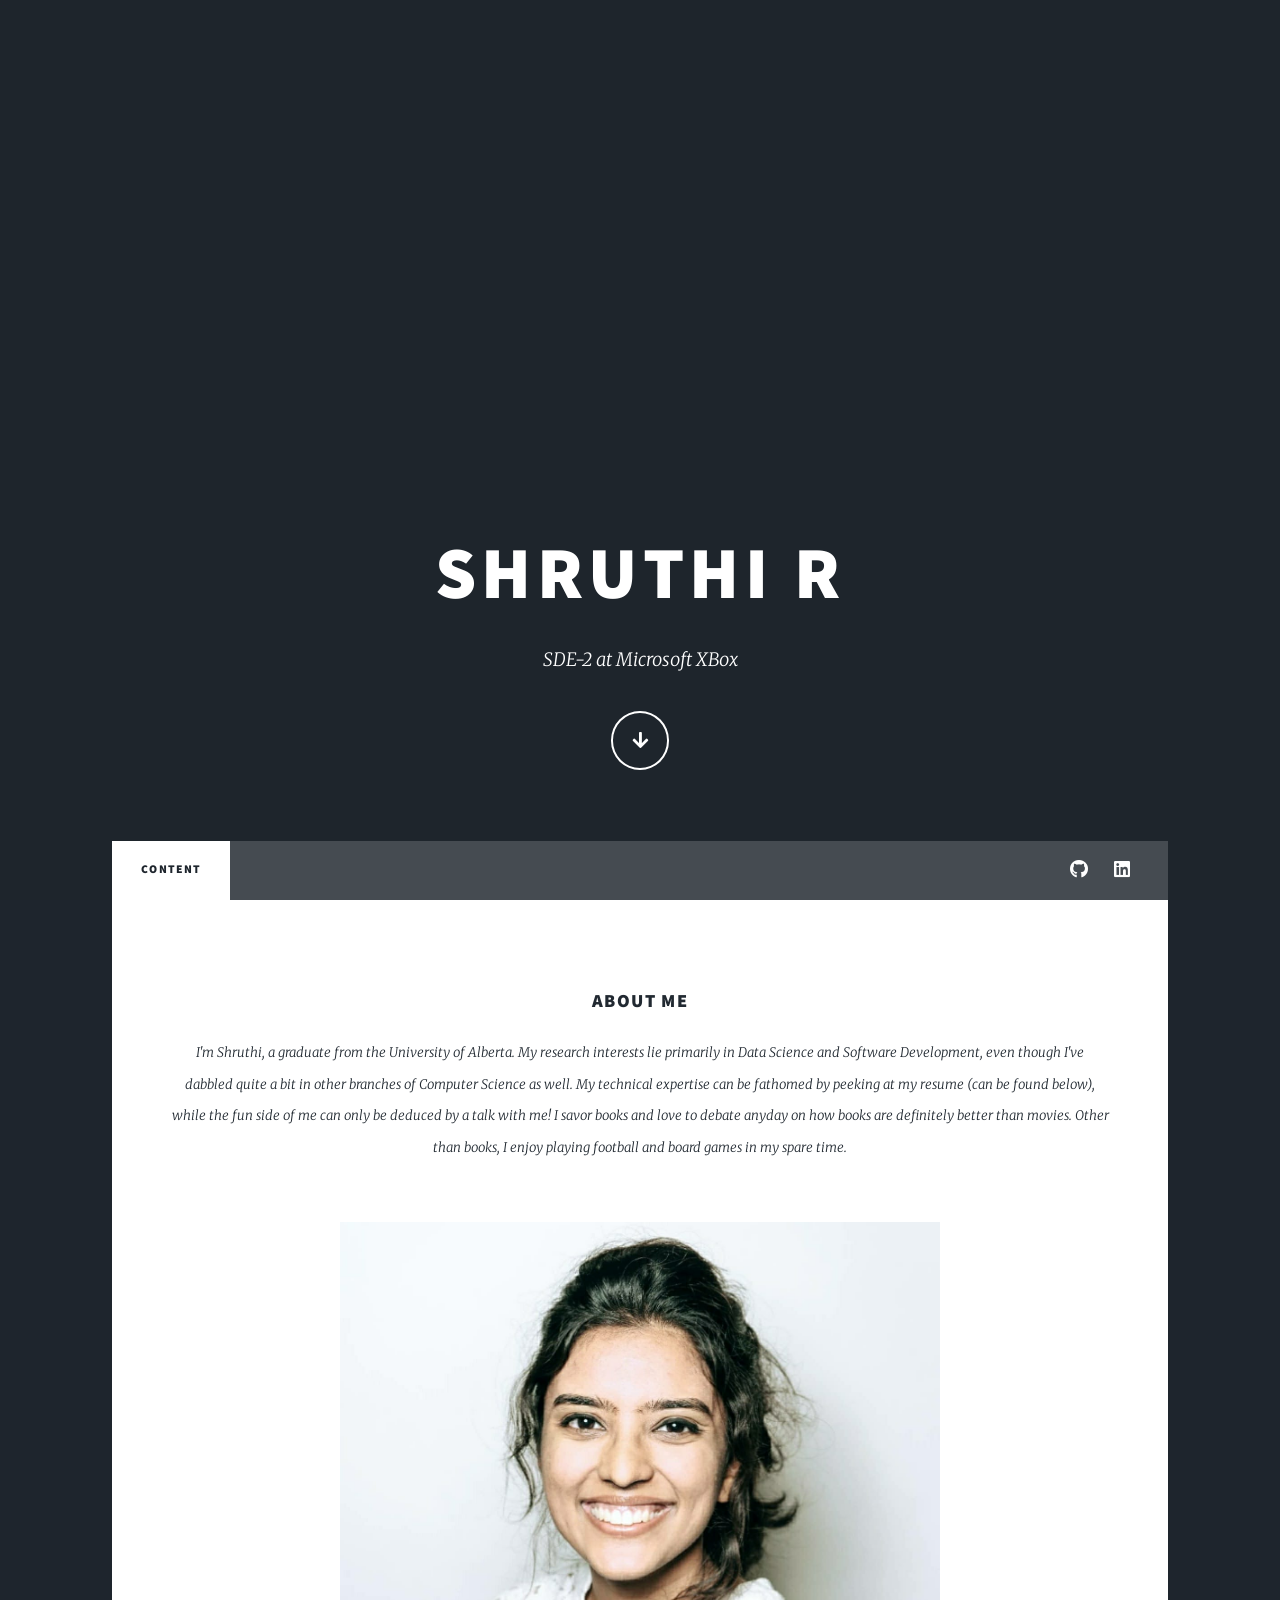
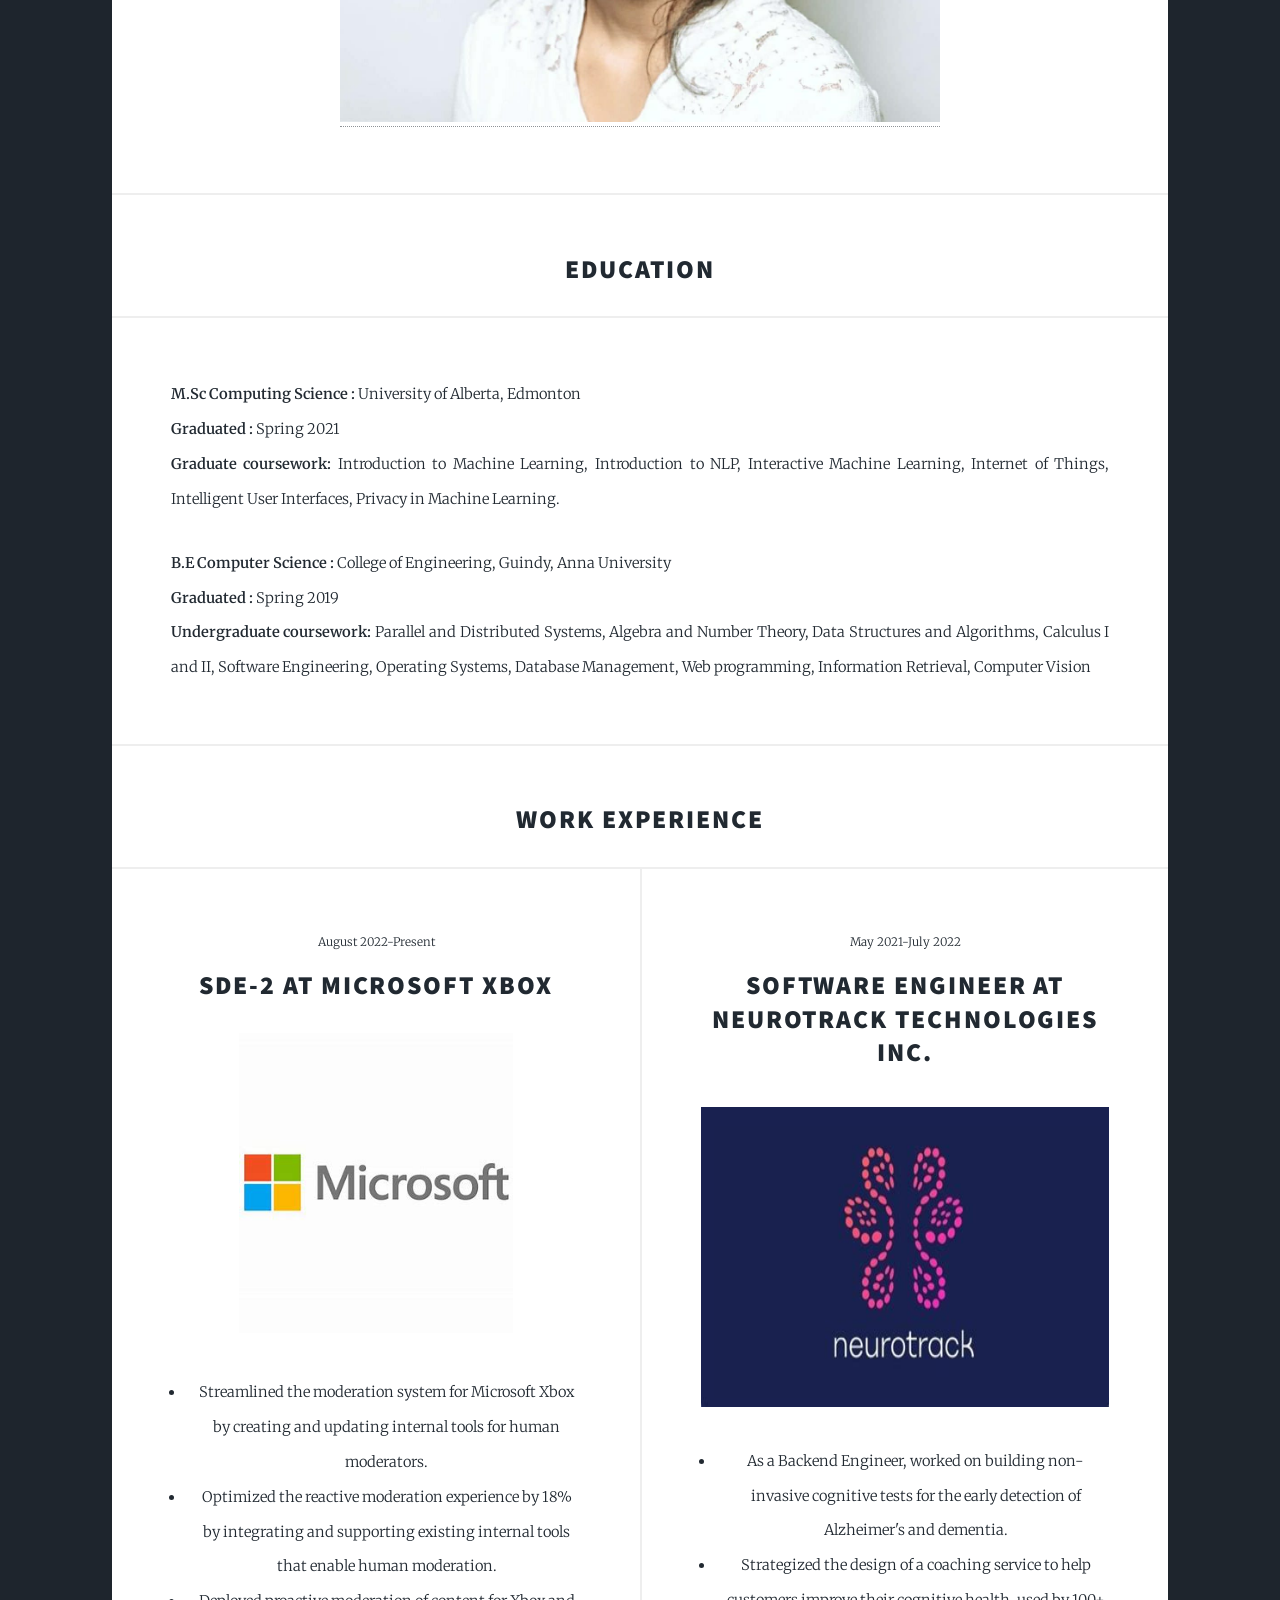
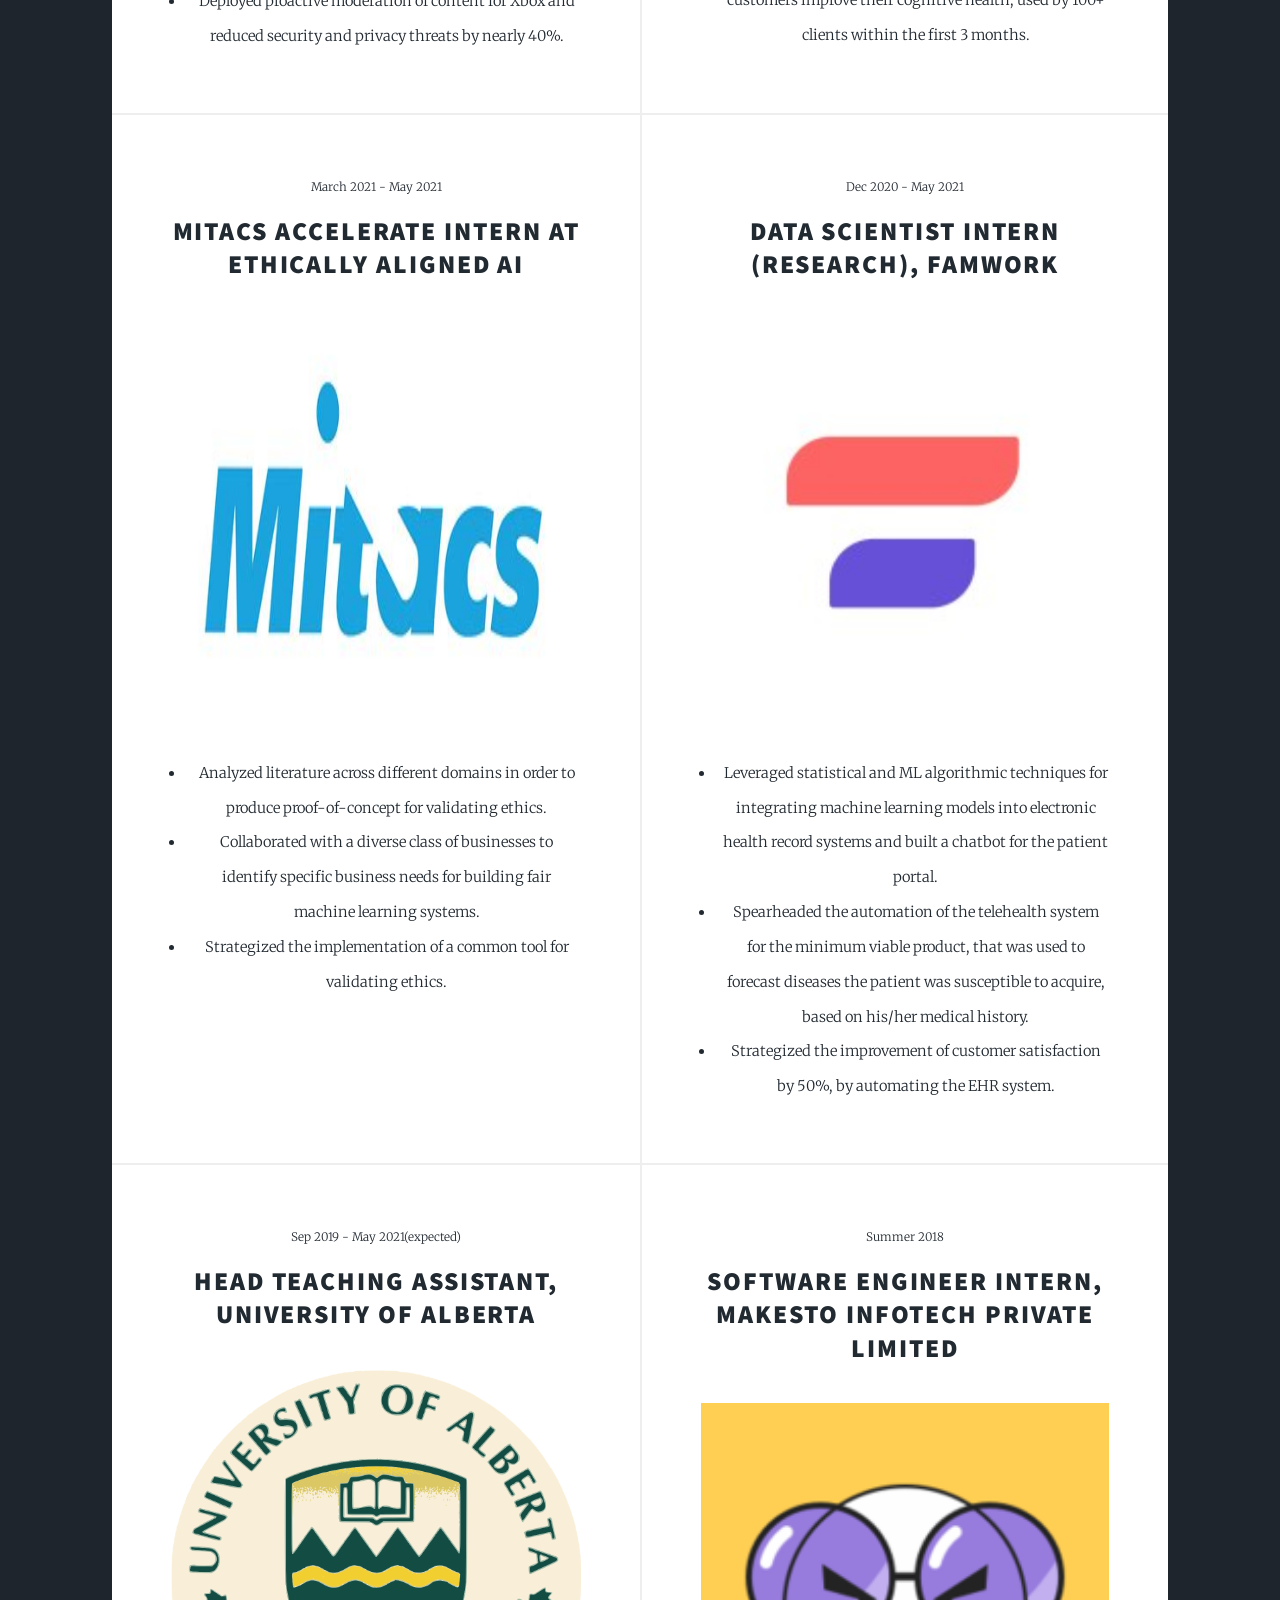
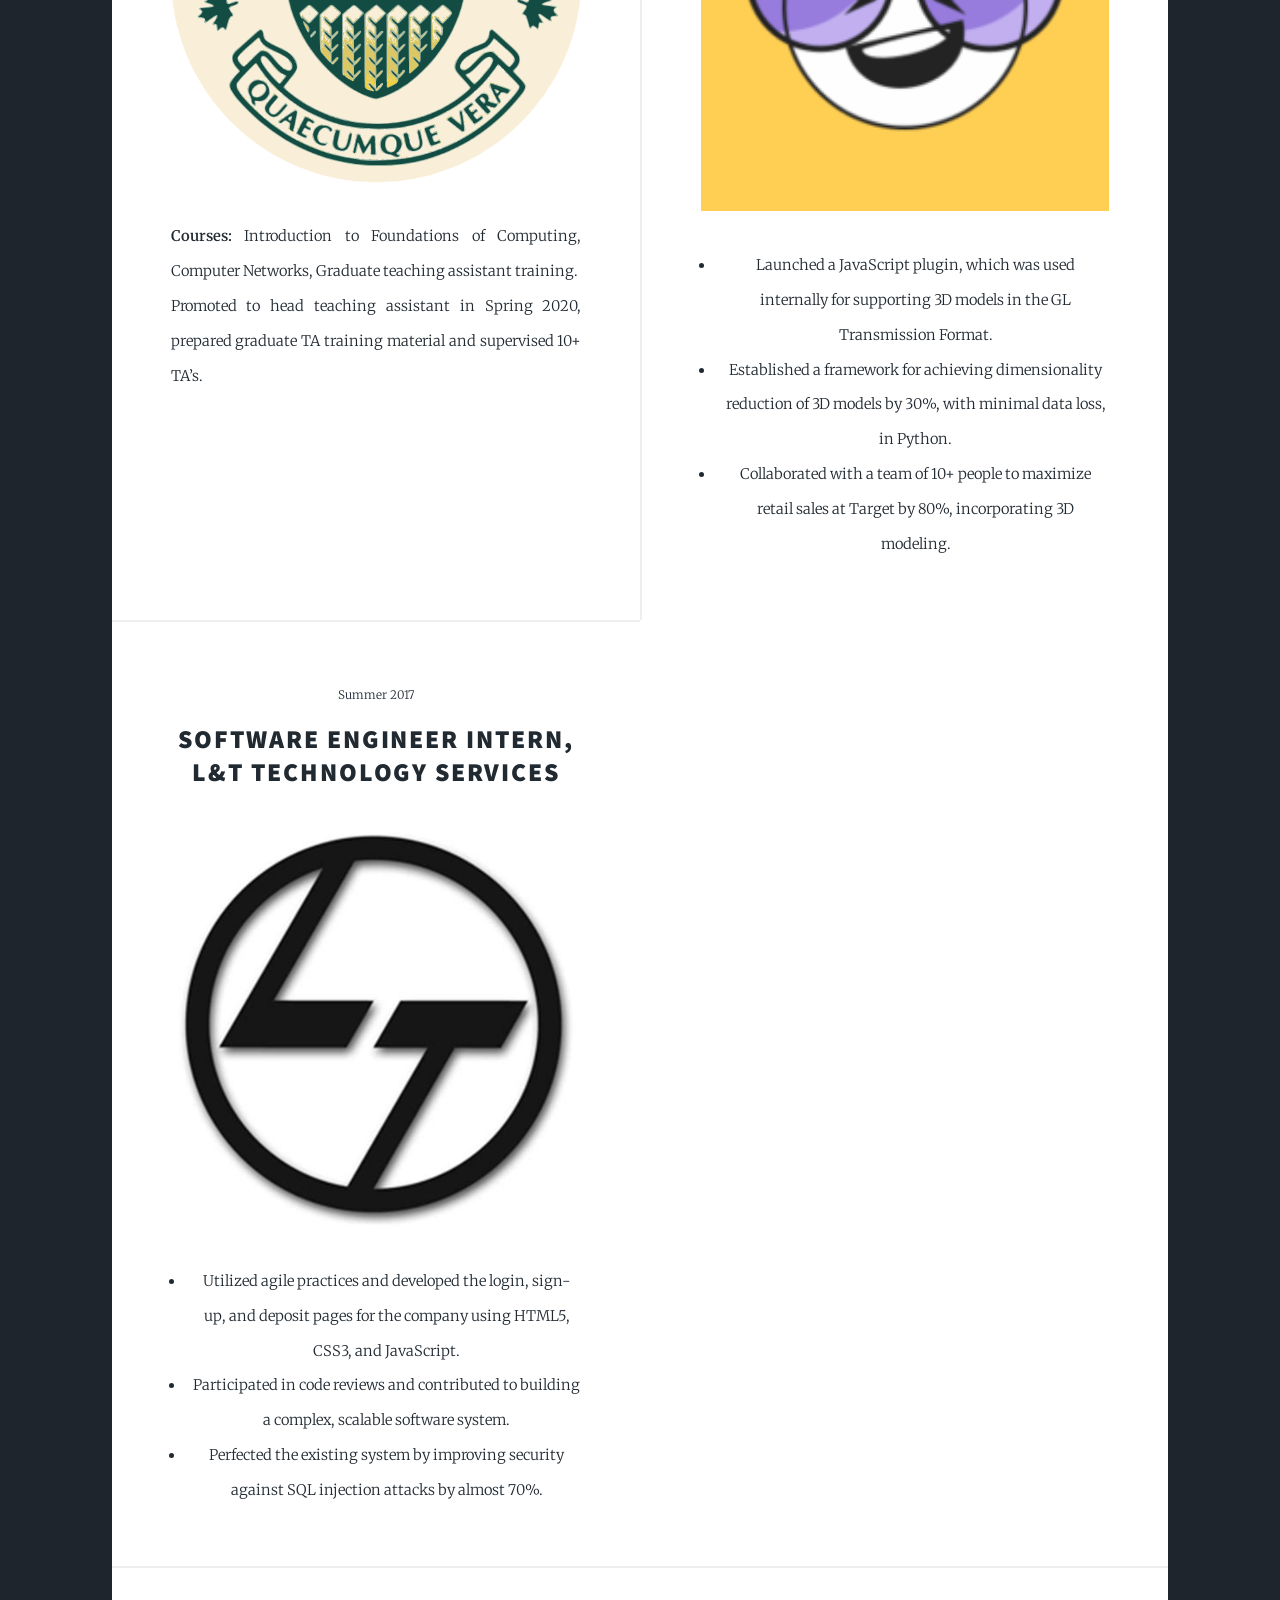
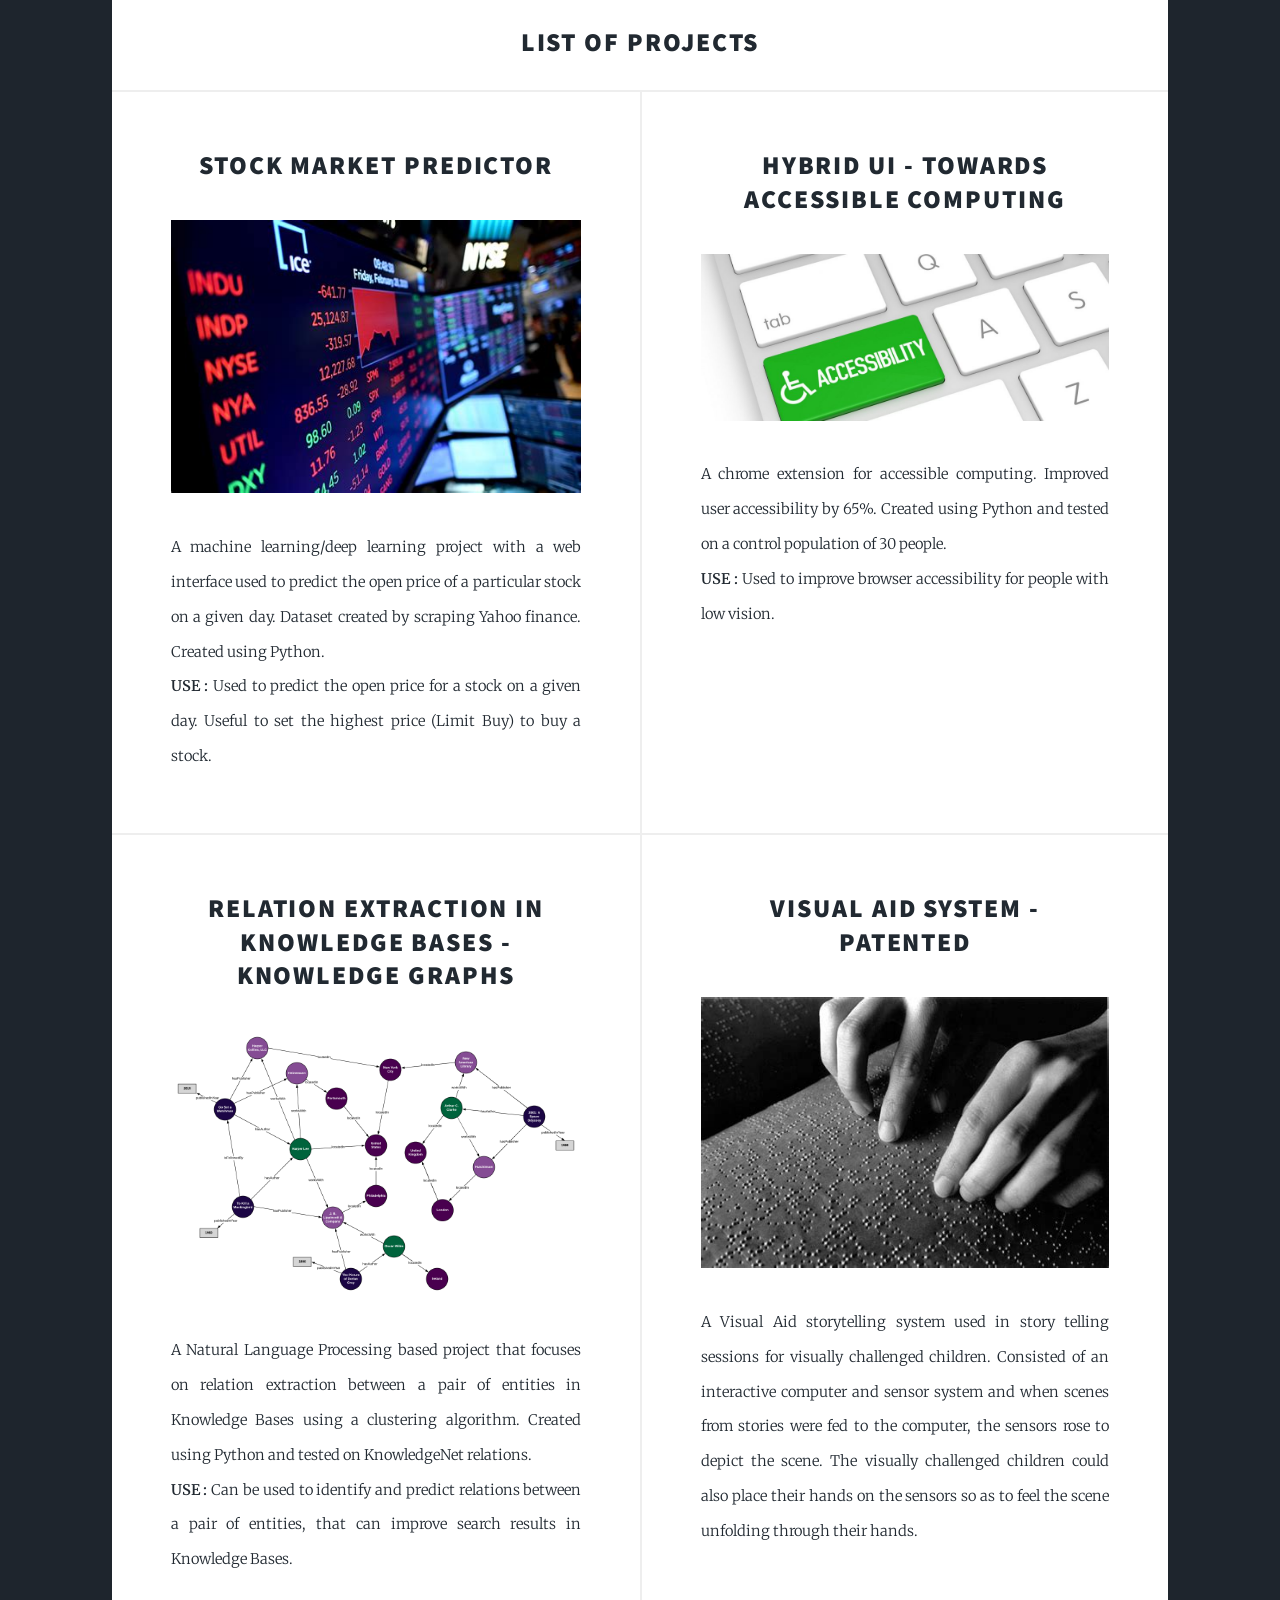
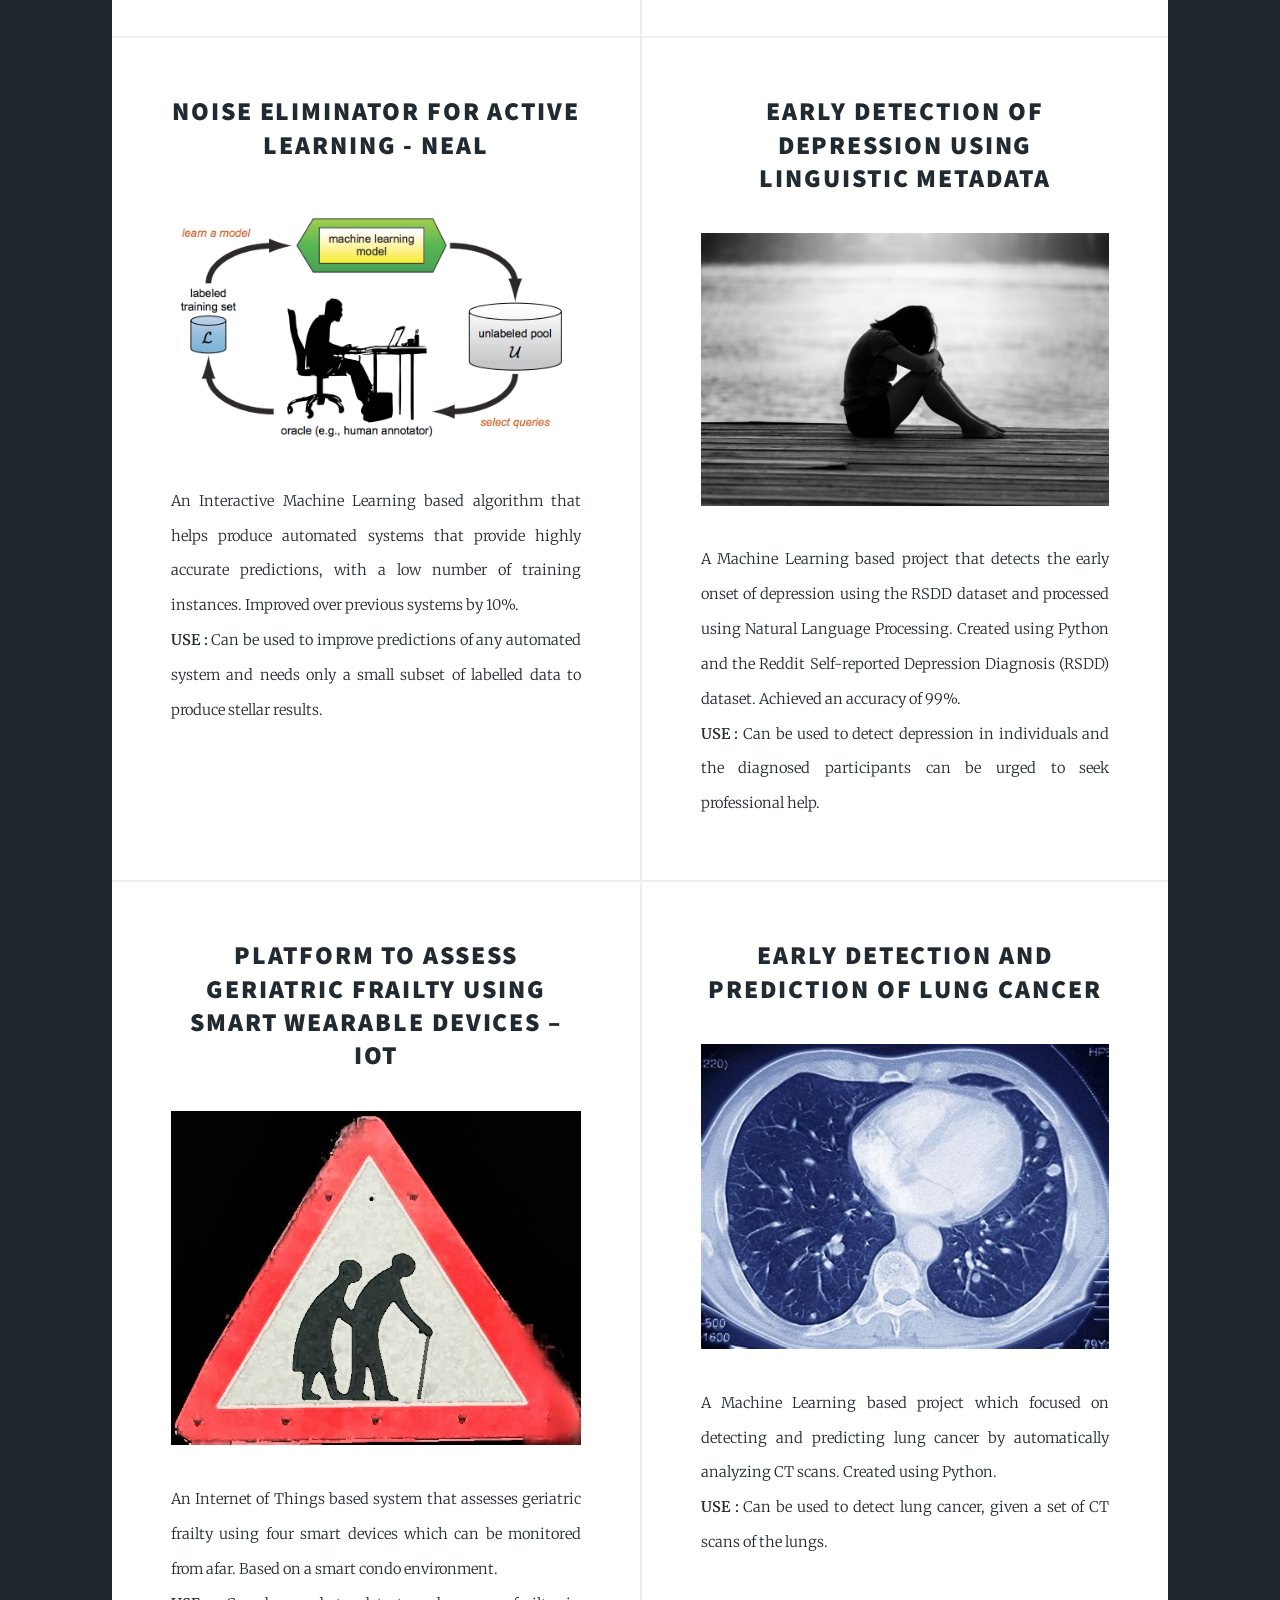
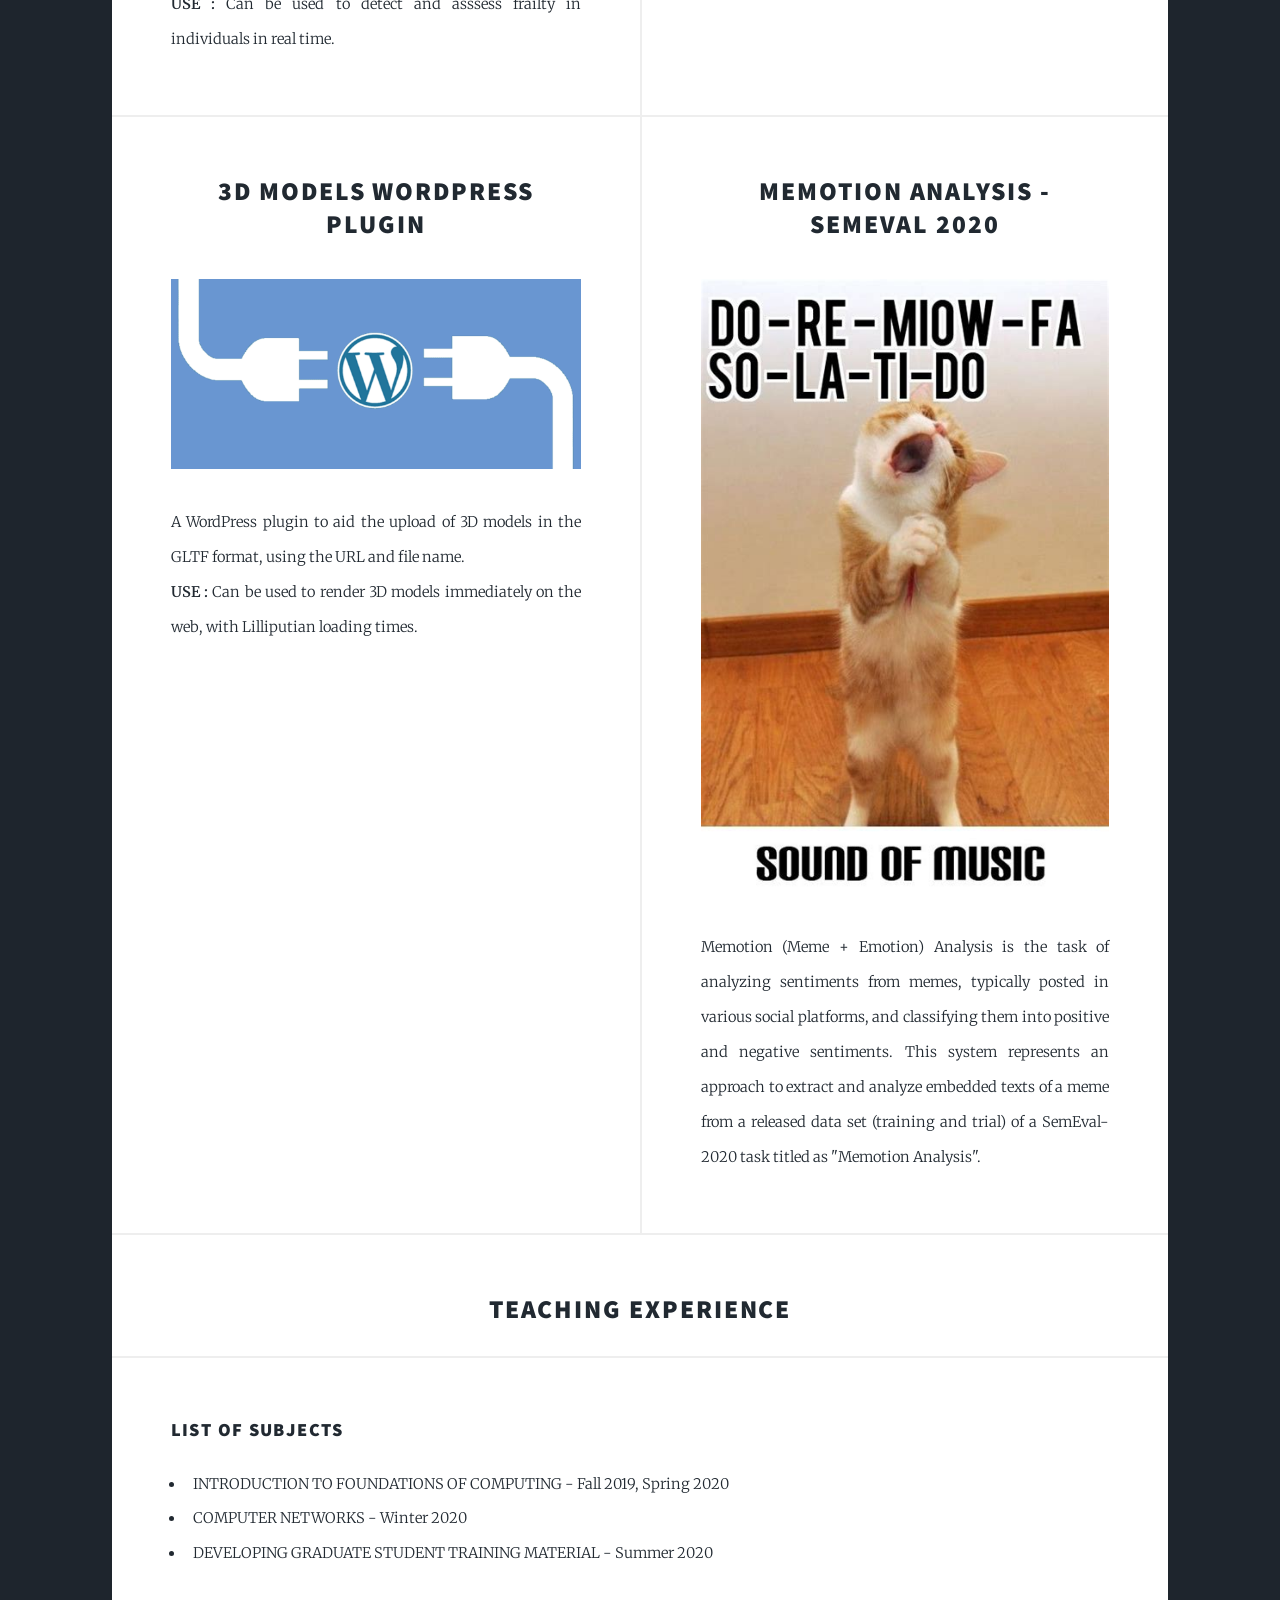
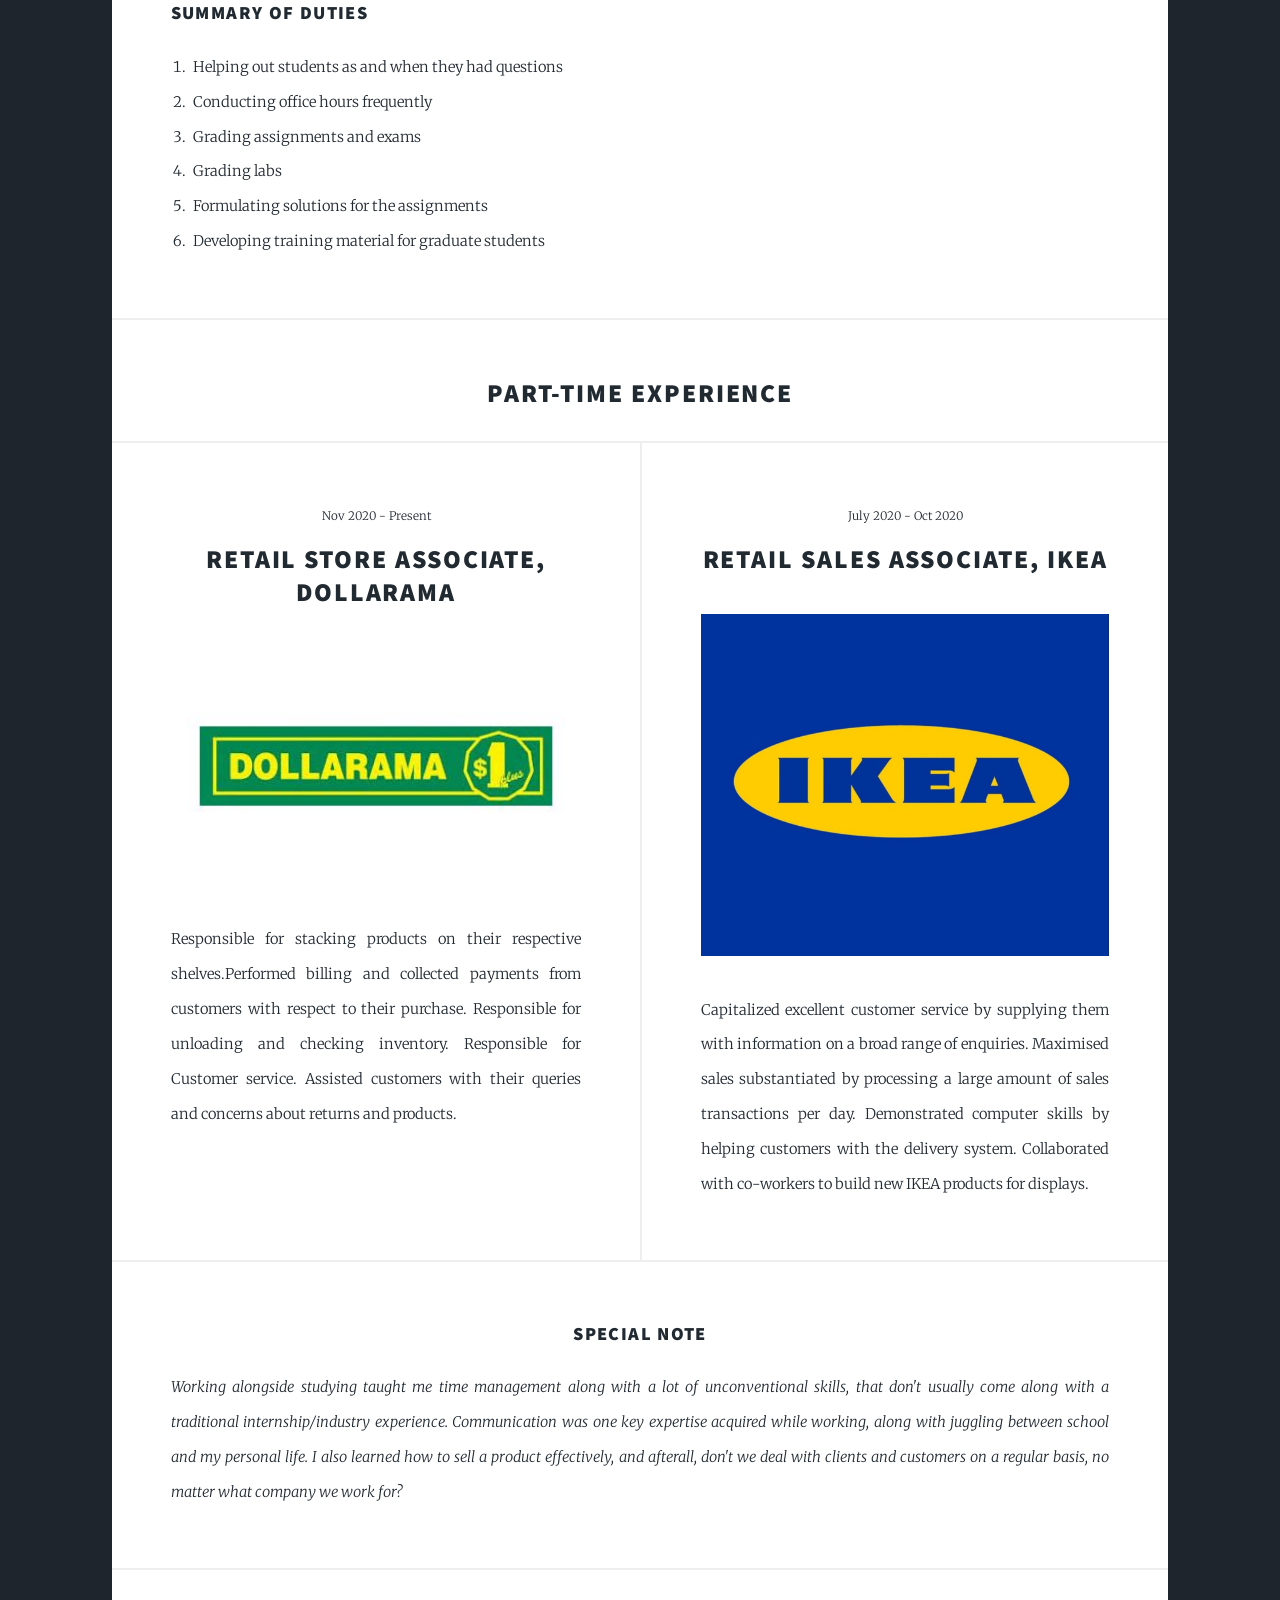
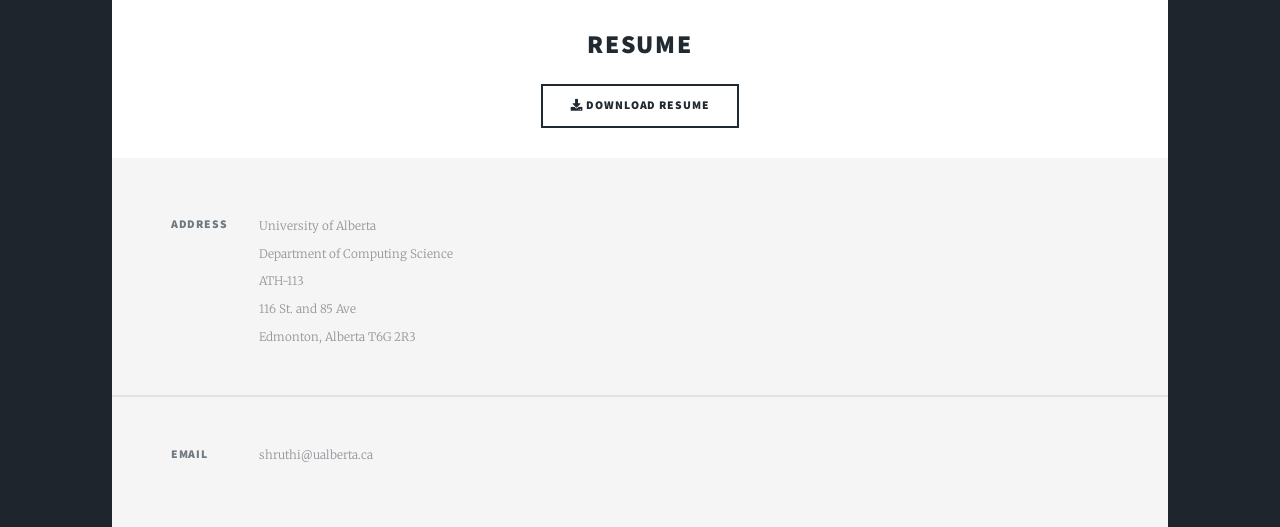
==== commit 8b1a068f: "Update website with most recent experience" ====
--- a/index.html
+++ b/index.html
@@ -3,6 +3,10 @@
 	Massively by HTML5 UP
 	html5up.net | @ajlkn
 	Free for personal and commercial use under the CCA 3.0 license (html5up.net/license)
+
+	To setup localhost on Mac and check changes locally, navigate to the cloned repo and 
+	python3 -m http.server
+	Open up localhost:8000 on a browser
 -->
 <html>
 	<head>
@@ -30,7 +34,7 @@
 				<!-- Intro -->
 					<div id="intro">
 						<h1>Shruthi R</h1>
-						<p>Software Engineer at Neurotrack</p>
+						<p>SDE-2 at Microsoft XBox</p>
 						<ul class="actions">
 							<li><a href="#header" class="button icon solid solo fa-arrow-down scrolly">Continue</a></li>
 						</ul>
@@ -74,7 +78,7 @@
 							</article>
 
 						<!--Education -->
-						<h2 style ="text-align: center">EDUCATION - 6 YEARS</h2>
+						<h2 style ="text-align: center">EDUCATION</h2>
 							<article>
 								<p><b>M.Sc Computing Science : </b>University of Alberta, Edmonton<br />
 								<b>Graduated : </b>Spring 2021 <br />
@@ -82,7 +86,6 @@
 								</p>
 								
 								<p><b>B.E Computer Science : </b>College of Engineering, Guindy, Anna University<br />
-									<b>CGPA : </b>3.92/4.0 <br />
 								<b>Graduated : </b>Spring 2019 <br />
 								<b>Undergraduate coursework:</b> Parallel and Distributed Systems, Algebra and Number Theory, Data Structures and Algorithms, Calculus I and II, Software Engineering, Operating Systems, Database Management, Web programming, Information Retrieval, Computer Vision
 								</p>
@@ -91,11 +94,23 @@
 						
 
 						<!--Work ex -->
-						<h2 style ="text-align: center">WORK EXPERIENCE - 2 YEARS</h2>
+						<h2 style ="text-align: center">WORK EXPERIENCE</h2>
 							<section class="posts">
 								<article>
 									<header>
-										<span class="date">May 2021-Present</span>
+										<span class="date">August 2022-Present</span>
+										<h2>SDE-2 at Microsoft XBox</h2>
+									</header>
+									<p><center><img src="images/microsoft.jpeg" height="300" alt="" /></center></p>
+									<ul>
+										<li>Streamlined the moderation system for Microsoft Xbox by creating and updating internal tools for human moderators.</li>
+										<li>Optimized the reactive moderation experience by 18% by integrating and supporting existing internal tools that enable human moderation.</li>
+										<li>Deployed proactive moderation of content for Xbox and reduced security and privacy threats by nearly 40%.</li>
+									</ul>
+								</article>
+								<article>
+									<header>
+										<span class="date">May 2021-July 2022</span>
 										<h2>Software Engineer at Neurotrack Technologies Inc.</h2>
 									</header>
 									<p class="image fit"><img src="images/neurotrack.jpeg" height="300" alt="" /></p>
@@ -343,7 +358,7 @@
 						<!-- Footer -->
 							<footer>
 								<h2>Resume</h2>
-								<button class="w3-button w3-light-grey w3-padding-large w3-section" onclick="window.open('files/resume_shruthi.pdf')">
+								<button class="w3-button w3-light-grey w3-padding-large w3-section" onclick="window.open('files/resume.pdf')">
      							 <i class="fa fa-download"></i> Download Resume
    								 </button>
 								<!-- <div class="pagination">
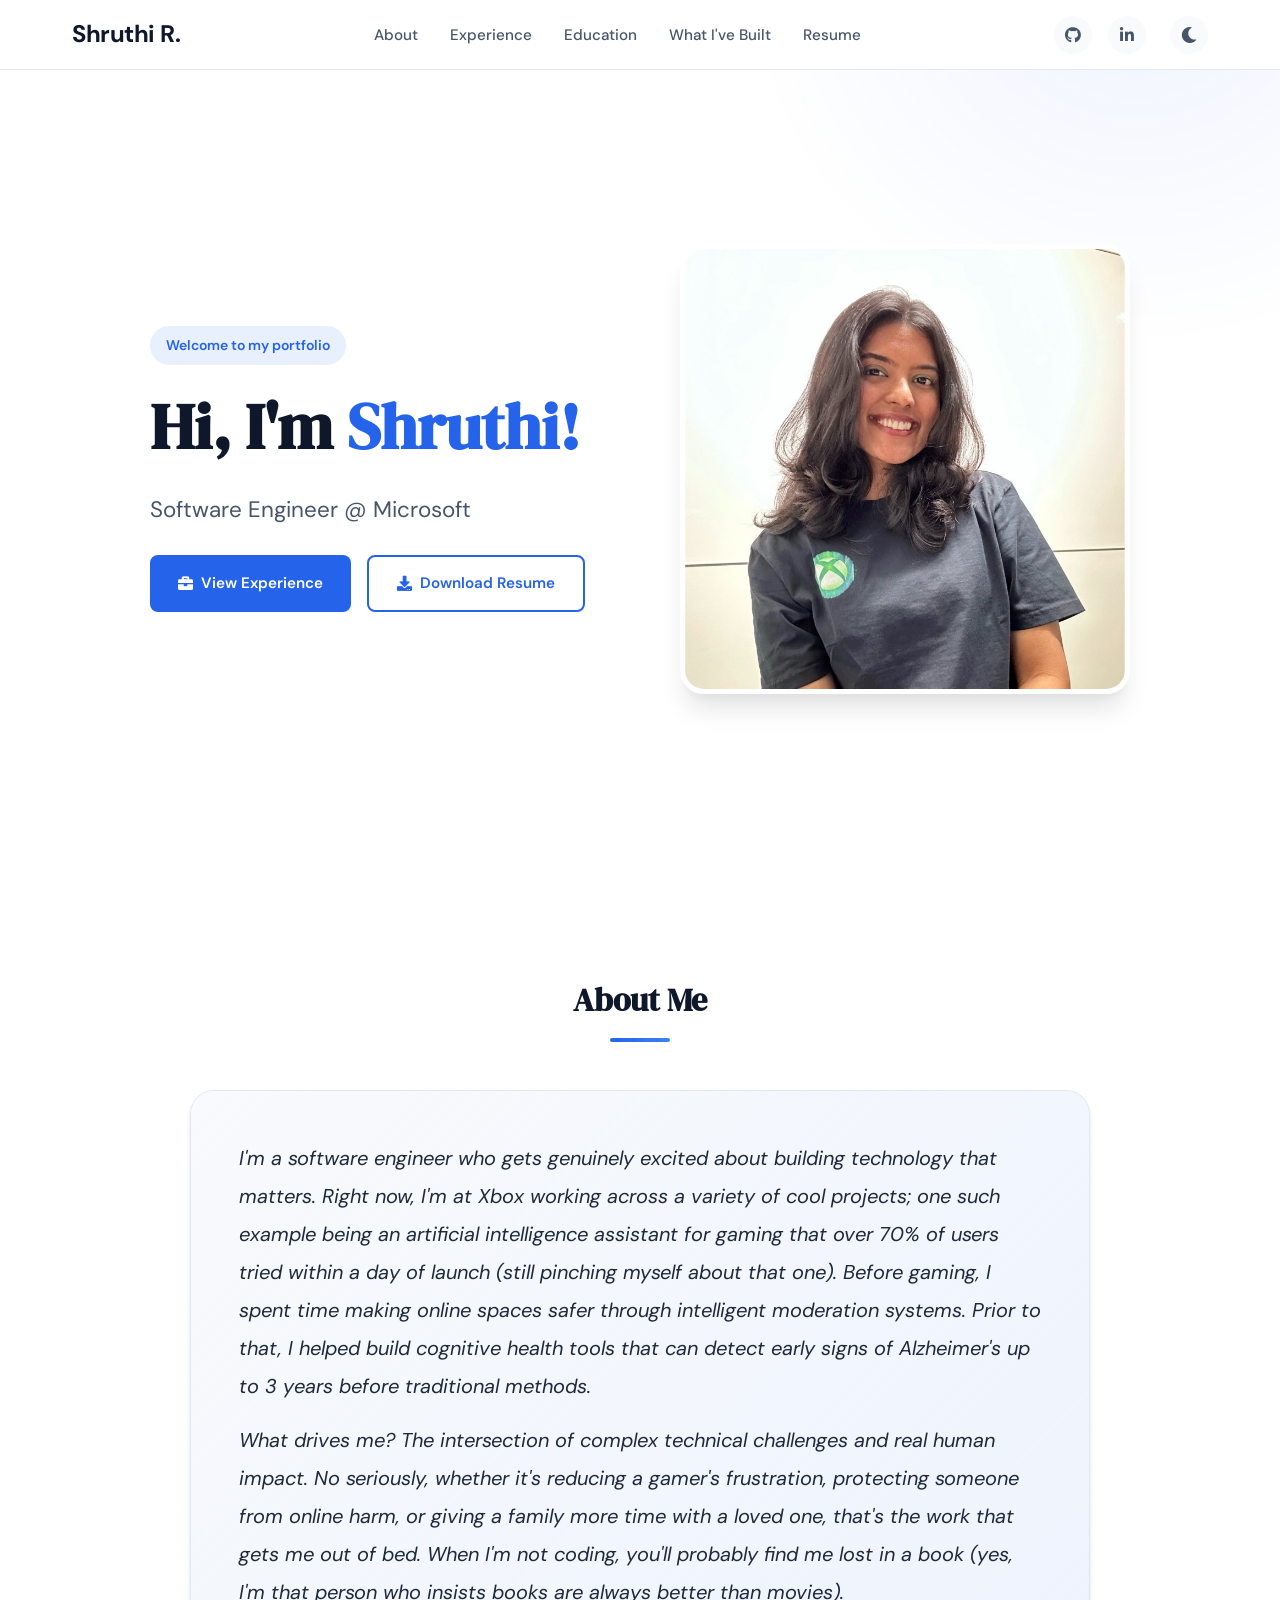
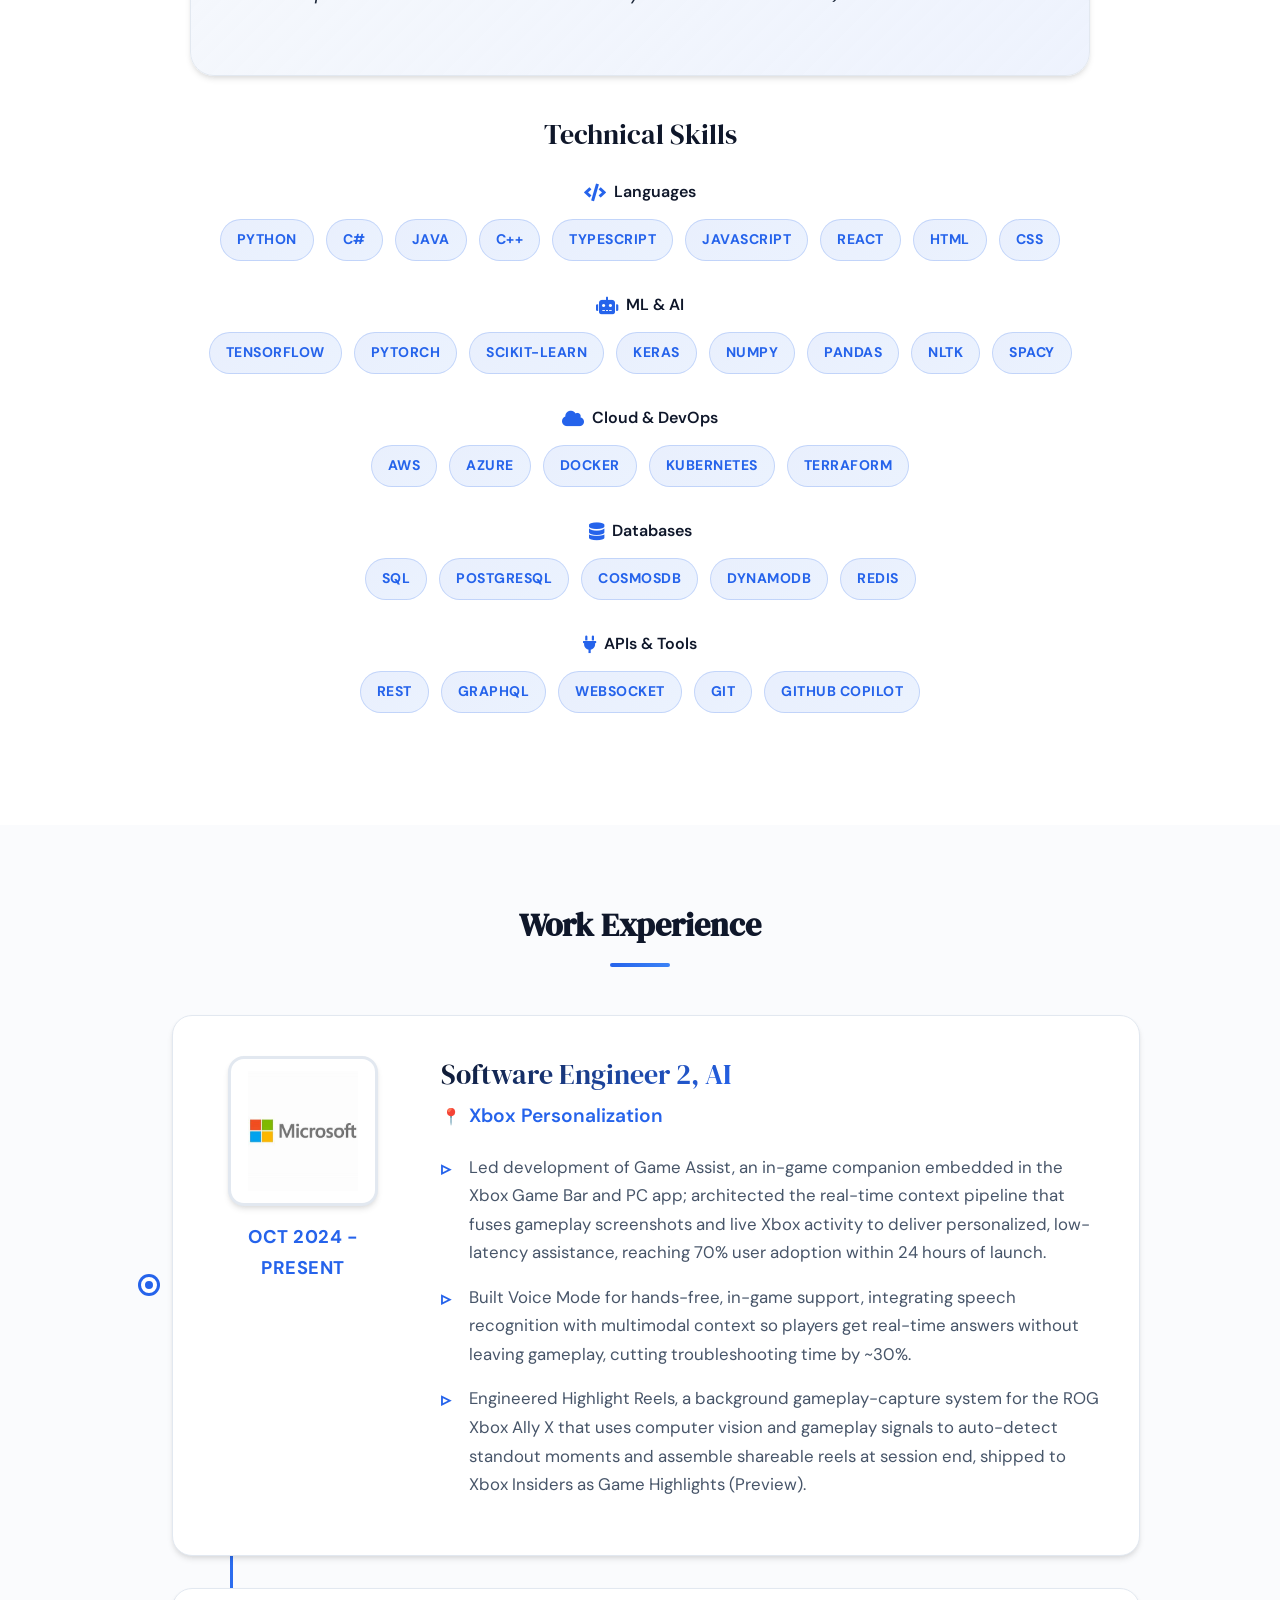
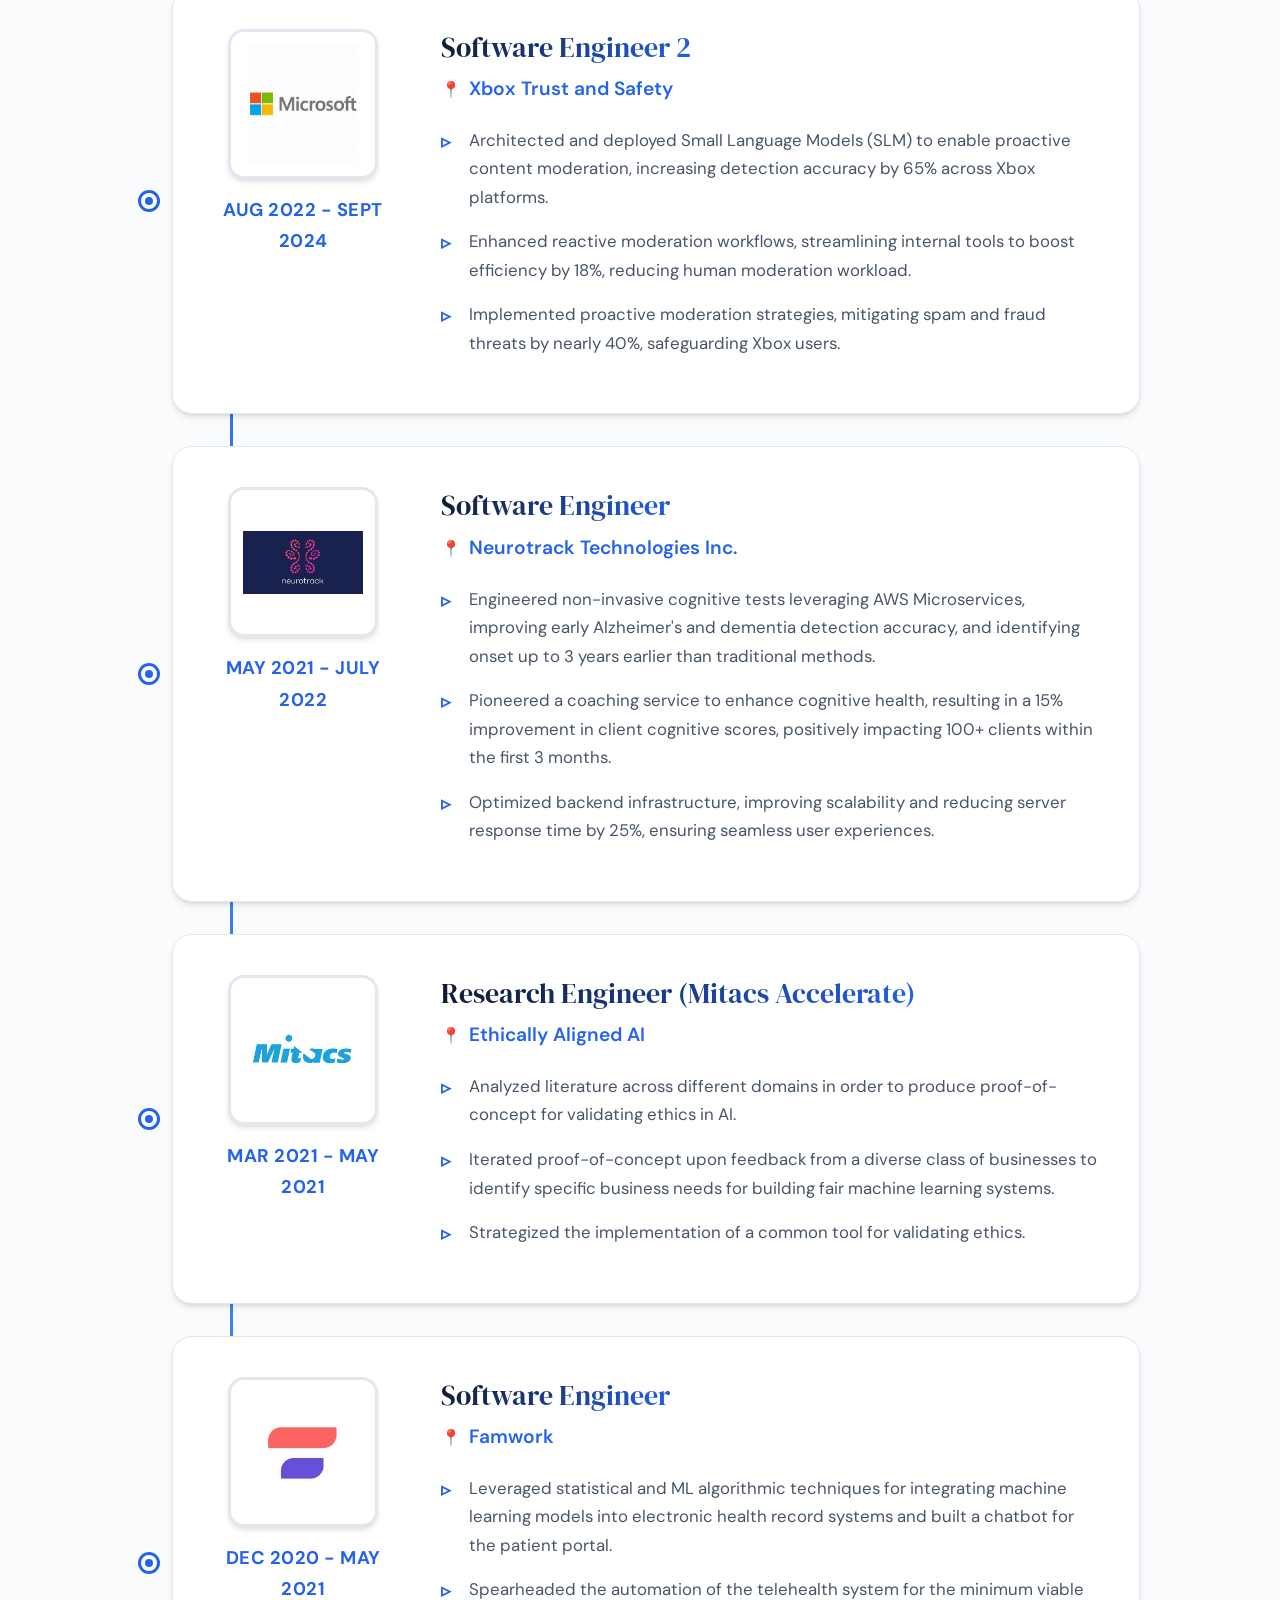
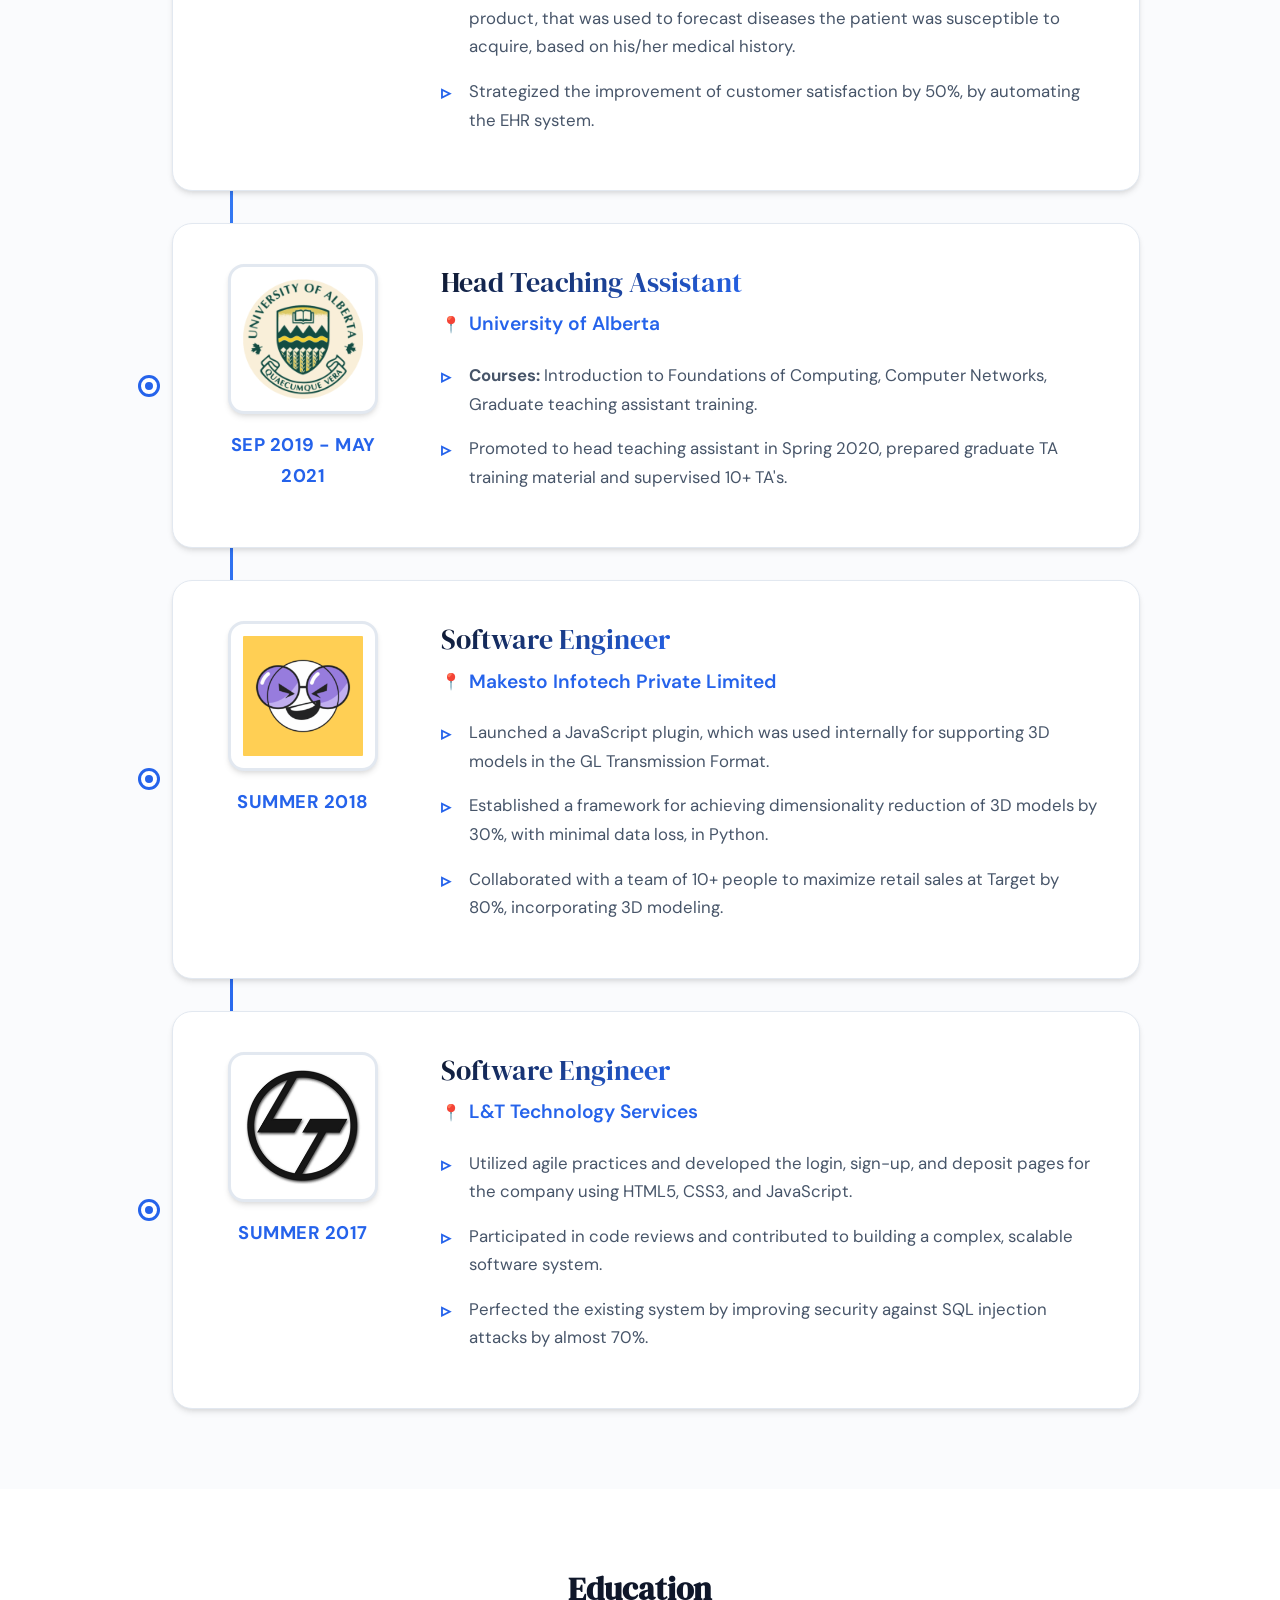
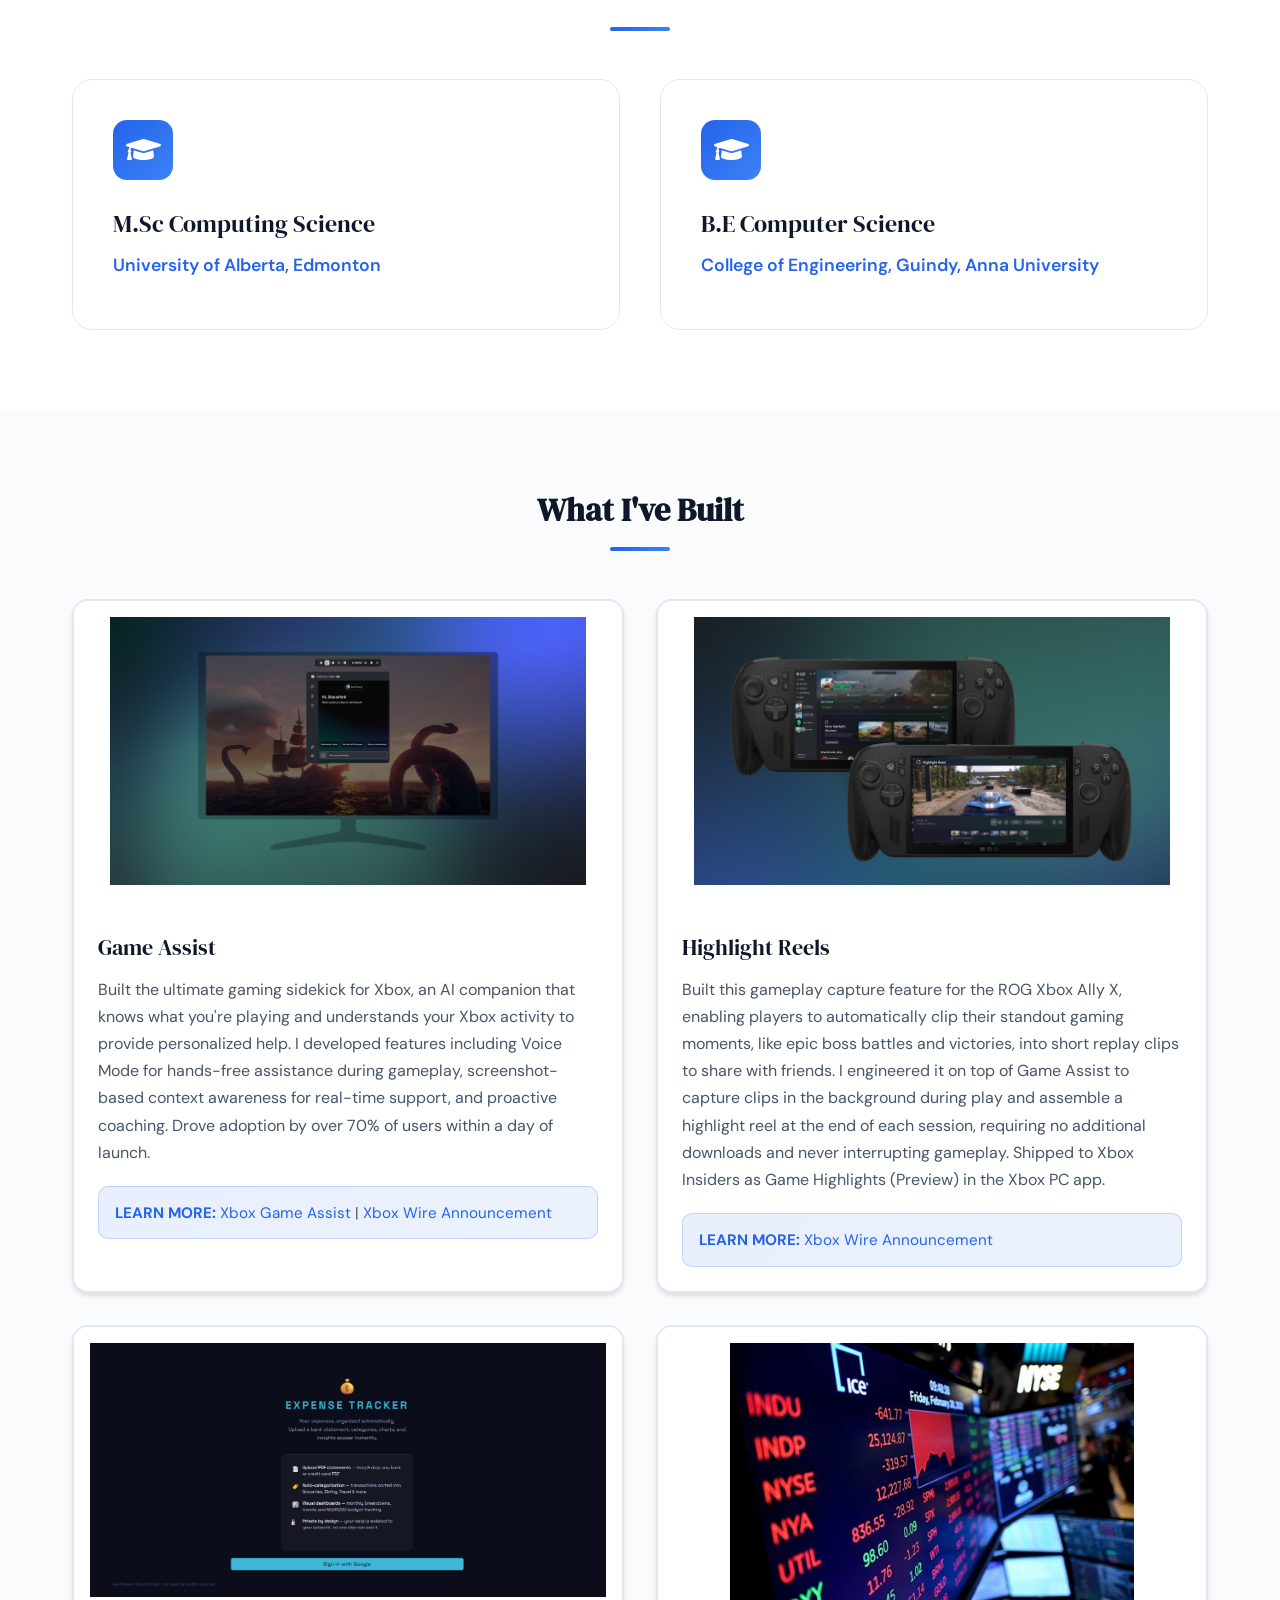
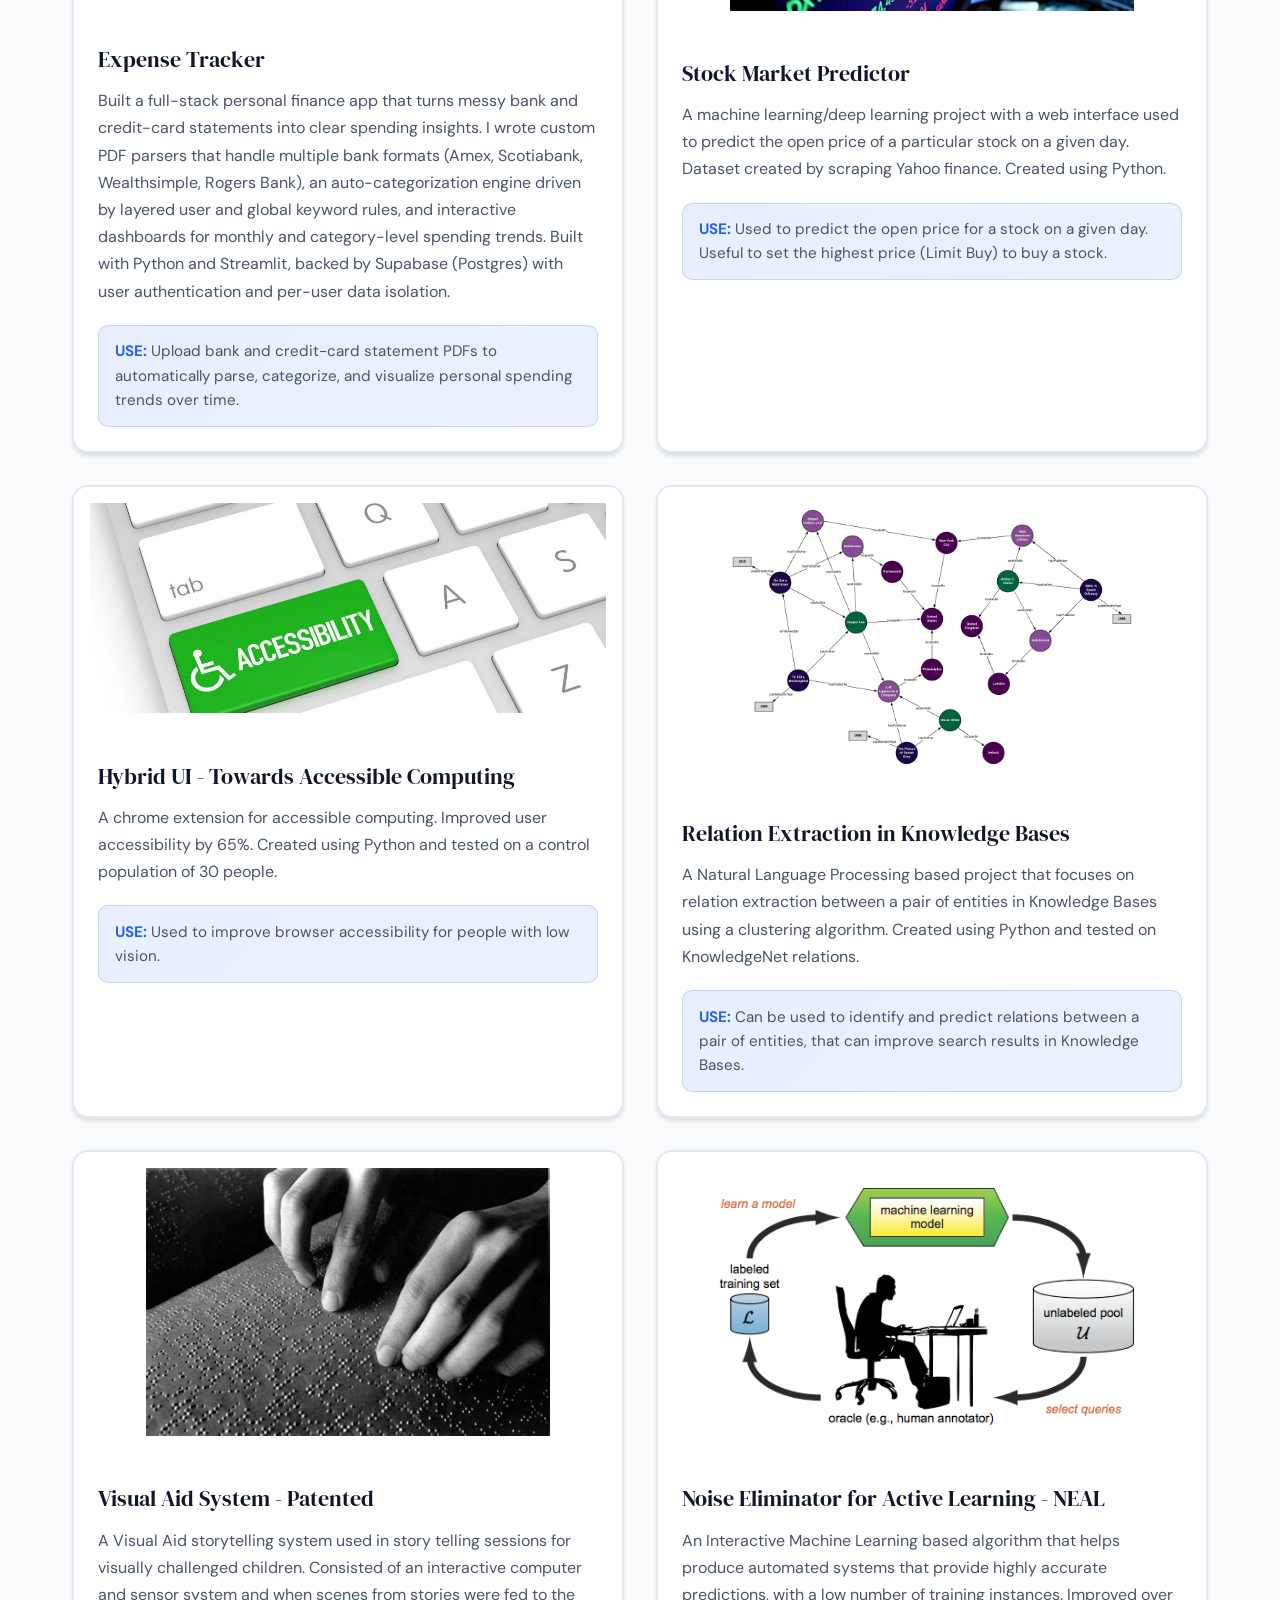
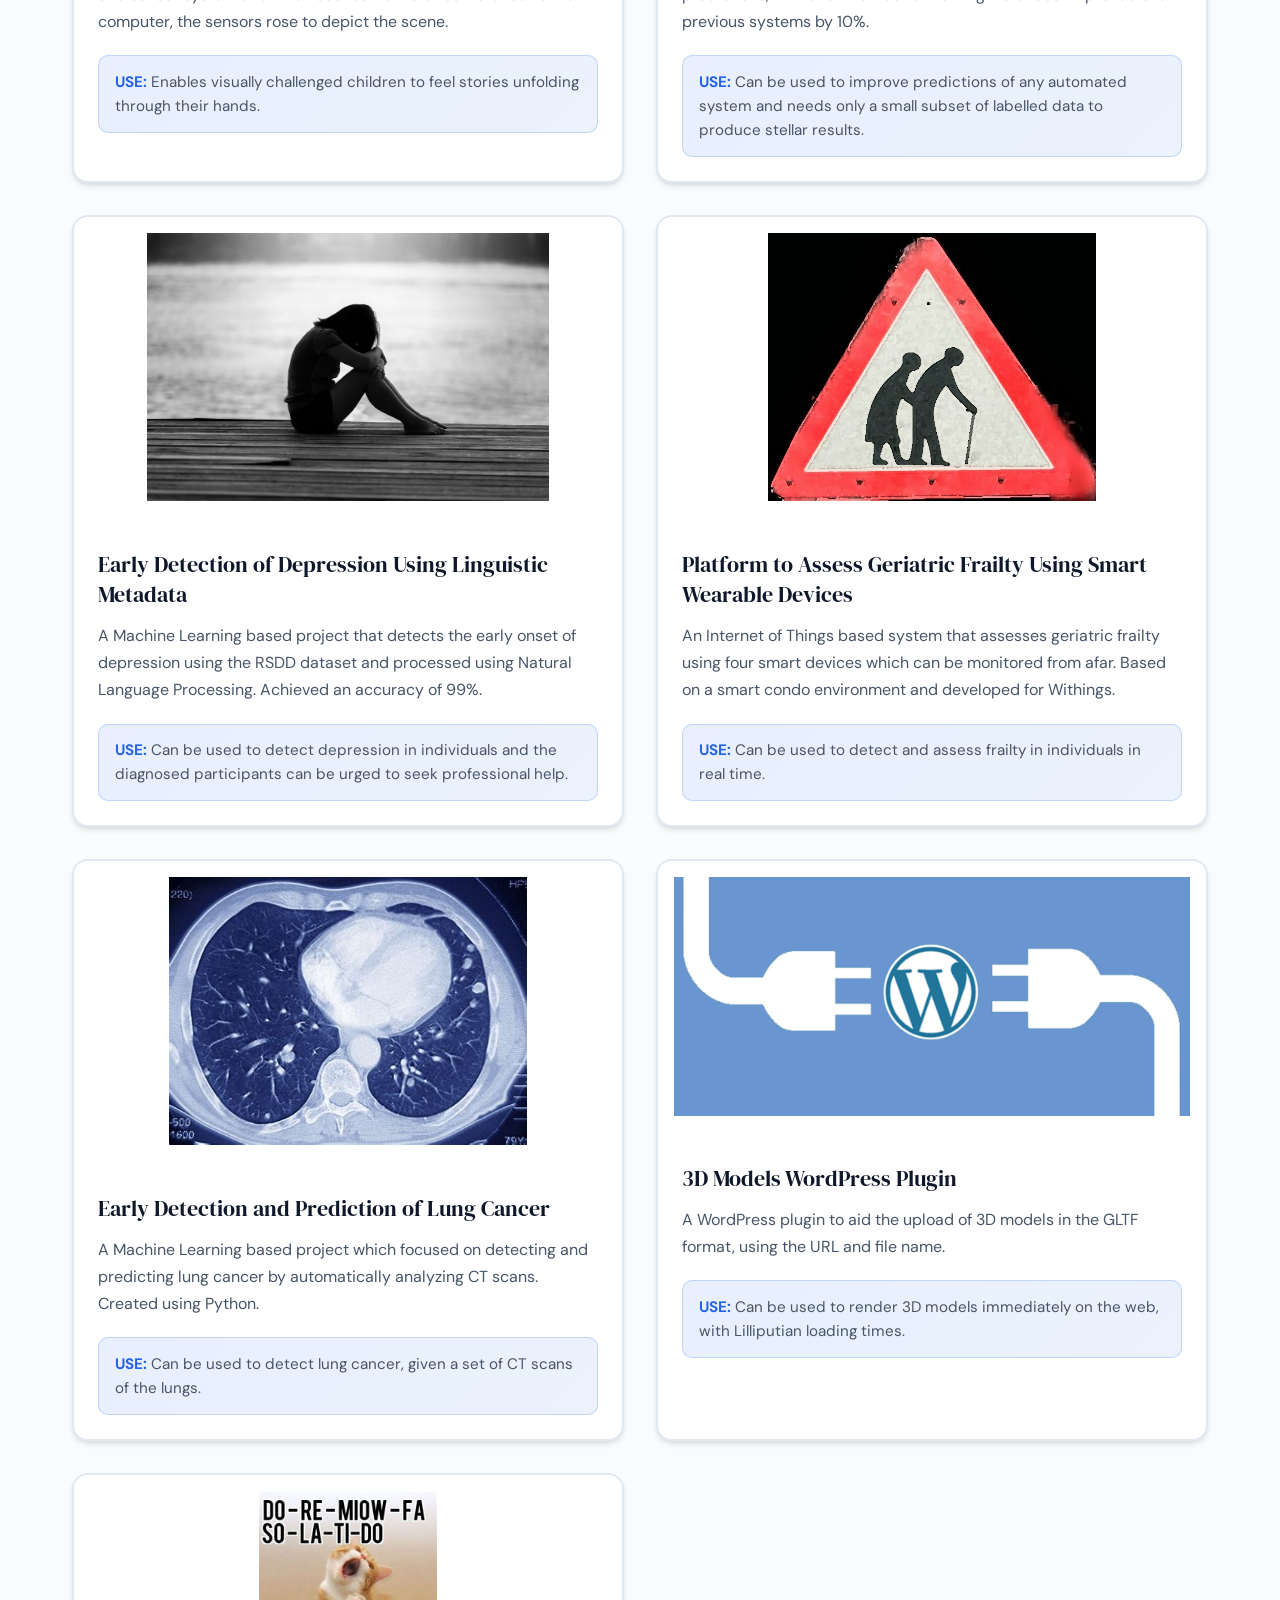
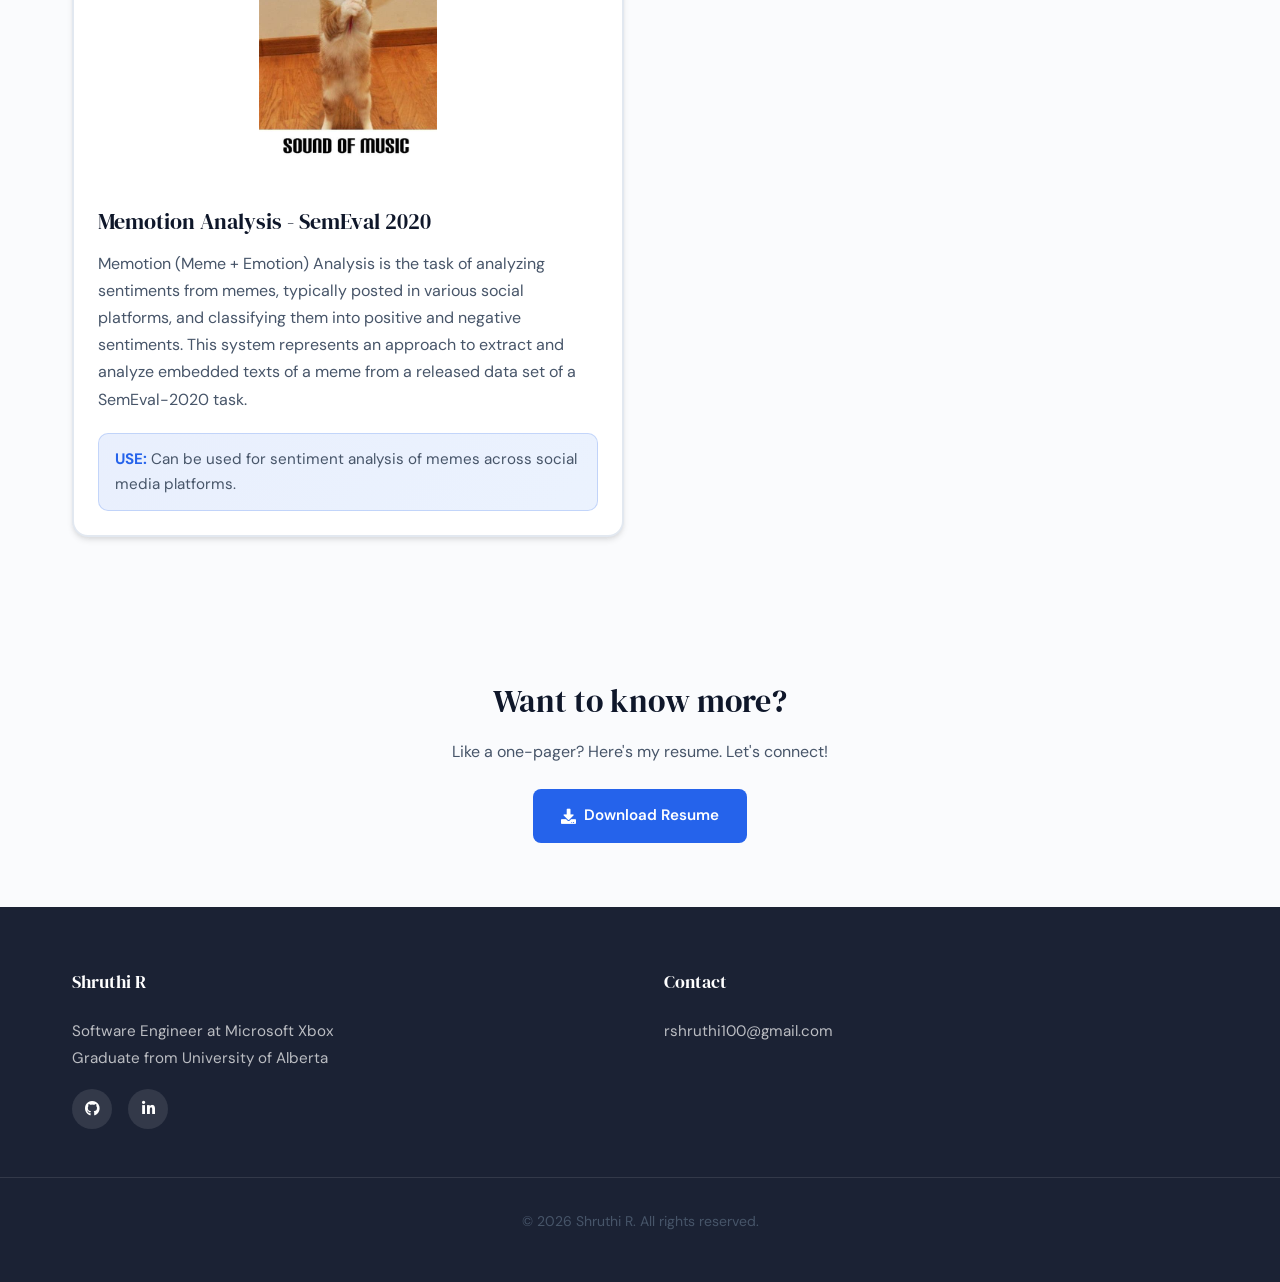
==== commit efc096c5: "Refresh portfolio: revamp Xbox projects, add Expense Tracker & Highlight Reels, update resume and st" ====
--- a/index.html
+++ b/index.html
@@ -1,447 +1,713 @@
 <!DOCTYPE HTML>
-<!--
-	Massively by HTML5 UP
-	html5up.net | @ajlkn
-	Free for personal and commercial use under the CCA 3.0 license (html5up.net/license)
-
-	To setup localhost on Mac and check changes locally, navigate to the cloned repo and 
-	python3 -m http.server
-	Open up localhost:8000 on a browser
--->
-<html>
-	<head>
-		<!-- Global site tag (gtag.js) - Google Analytics -->
-<script async src="https://www.googletagmanager.com/gtag/js?id=G-V4GW9QPZR9"></script>
-<script>
-  window.dataLayer = window.dataLayer || [];
-  function gtag(){dataLayer.push(arguments);}
-  gtag('js', new Date());
-
-  gtag('config', 'G-V4GW9QPZR9');
-</script>
-		
-		<title>Shruthi's portfolio</title>
-		<meta charset="utf-8" />
-		<meta name="viewport" content="width=device-width, initial-scale=1, user-scalable=no" />
-		<link rel="stylesheet" href="assets/css/main.css" />
-		<noscript><link rel="stylesheet" href="assets/css/noscript.css" /></noscript>
-	</head>
-	<body class="is-preload">
-
-		<!-- Wrapper -->
-			<div id="wrapper" class="fade-in">
-
-				<!-- Intro -->
-					<div id="intro">
-						<h1>Shruthi R</h1>
-						<p>SDE-2 at Microsoft XBox</p>
-						<ul class="actions">
-							<li><a href="#header" class="button icon solid solo fa-arrow-down scrolly">Continue</a></li>
-						</ul>
-					</div>
-
-				<!-- Header -->
-					<header id="header">
-						<p class="logo">Shruthi</p>
-					</header>
-
-				<!-- Nav -->
-					<nav id="nav">
-						<ul class="links">
-							<li class="active"><a href="index.html">Content</a></li>
-							<!-- <li><a href="generic.html">Generic Page</a></li>
-							<li><a href="elements.html">Elements Reference</a></li> -->
-						</ul>
-						<ul class="icons">
-							<!-- <li><a href="#" class="icon brands fa-twitter"><span class="label">Twitter</span></a></li>
-							<li><a href="#" class="icon brands fa-facebook-f"><span class="label">Facebook</span></a></li> -->
-							<li><a href="https://github.com/shr100" class="icon brands fa-github"><span class="label">Github</span></a></li> 
-							<li><a href="https://www.linkedin.com/in/shr-r/" class="icon brands fa-linkedin"><span class="label">LinkedIn</span></a></li>
-						</ul>
-					</nav>
-
-				<!-- Main -->
-					<div id="main">
-
-						<!-- Featured Post -->
-							<article class="post featured">
-								<header class="major">
-									<!-- <span class="date">April 25, 2017</span> -->
-									<h3>About me</h3>
-									<p>I'm Shruthi, a graduate from the University of Alberta. My research interests lie primarily in Data Science and Software Development, even though I've dabbled quite a bit in other branches of Computer Science as well. My technical expertise can be fathomed by peeking at my resume (can be found below), while the fun side of me can only be deduced by a talk with me! I savor books and love to debate anyday on how books are definitely better than movies. Other than books, I enjoy playing football and board games in my spare time.
-									</p>
-								</header>
-								<a href="#"><img src="images/prof.jpeg" alt="" width = "600" height = "500" /></a>
-								<!-- <ul class="actions special">
-									<li><a href="#" class="button large">Full Story</a></li>
-								</ul> -->
-							</article>
-
-						<!--Education -->
-						<h2 style ="text-align: center">EDUCATION</h2>
-							<article>
-								<p><b>M.Sc Computing Science : </b>University of Alberta, Edmonton<br />
-								<b>Graduated : </b>Spring 2021 <br />
-								<b>Graduate coursework:</b> Introduction to Machine Learning, Introduction to NLP, Interactive Machine Learning, Internet of Things, Intelligent User Interfaces, Privacy in Machine Learning.
-								</p>
-								
-								<p><b>B.E Computer Science : </b>College of Engineering, Guindy, Anna University<br />
-								<b>Graduated : </b>Spring 2019 <br />
-								<b>Undergraduate coursework:</b> Parallel and Distributed Systems, Algebra and Number Theory, Data Structures and Algorithms, Calculus I and II, Software Engineering, Operating Systems, Database Management, Web programming, Information Retrieval, Computer Vision
-								</p>
-								
-							</article>
-						
-
-						<!--Work ex -->
-						<h2 style ="text-align: center">WORK EXPERIENCE</h2>
-							<section class="posts">
-								<article>
-									<header>
-										<span class="date">August 2022-Present</span>
-										<h2>SDE-2 at Microsoft XBox</h2>
-									</header>
-									<p><center><img src="images/microsoft.jpeg" height="300" alt="" /></center></p>
-									<ul>
-										<li>Streamlined the moderation system for Microsoft Xbox by creating and updating internal tools for human moderators.</li>
-										<li>Optimized the reactive moderation experience by 18% by integrating and supporting existing internal tools that enable human moderation.</li>
-										<li>Deployed proactive moderation of content for Xbox and reduced security and privacy threats by nearly 40%.</li>
-									</ul>
-								</article>
-								<article>
-									<header>
-										<span class="date">May 2021-July 2022</span>
-										<h2>Software Engineer at Neurotrack Technologies Inc.</h2>
-									</header>
-									<p class="image fit"><img src="images/neurotrack.jpeg" height="300" alt="" /></p>
-									<ul><li>As a Backend Engineer, worked on building non-invasive cognitive tests for the early detection of Alzheimer's and dementia.</li>
-<li>Strategized the design of a coaching service to help customers improve their cognitive health, used by 100+ clients within the first 3 months.</li></ul>
-								</article>
-								<article>
-									<header>
-										<span class="date">March 2021 - May 2021</span>
-										<h2>Mitacs Accelerate Intern at Ethically Aligned AI</h2>
-									</header>
-									<p class="image fit"><img src="images/mitacs.jpeg" height="400" alt="" /></p>
-									<ul><li>Analyzed literature across different domains in order to produce proof-of-concept for validating ethics.</li> 
-<li>Collaborated with a diverse class of businesses to identify specific business needs for building fair machine learning systems.</li> 
-<li>Strategized the implementation of a common tool for validating ethics.</li></ul>
-									
-								</article>
-								<article>
-									<header>
-										<span class="date">Dec 2020 - May 2021</span>
-										<h2>Data Scientist Intern (Research), Famwork</h2>
-									</header>
-									<p class="image fit"><img src="images/famwork.jpeg" height="400" alt="" /></p>
-									<ul><li>Leveraged statistical and ML algorithmic techniques for integrating machine learning models into electronic health record systems and built a chatbot for the patient portal.</li> 
-<li>Spearheaded the automation of the telehealth system for the minimum viable product, that was used to forecast diseases the patient was susceptible to acquire, based on his/her medical history.</li> 
-<li>Strategized the improvement of customer satisfaction by 50%, by automating the EHR system.</li></ul>
-									
-								</article>
-								<article>
-									<header>
-										<span class="date">Sep 2019 - May 2021(expected)</span>
-										<h2>Head Teaching Assistant, University of Alberta</h2>
-									</header>
-									<p class="image fit"><img src="images/ua.png" alt="" /></p>
-									<p><b>Courses:</b> Introduction to Foundations of Computing, Computer Networks, Graduate teaching assistant training.<br>Promoted to head teaching assistant in Spring 2020, prepared graduate TA training material and supervised 10+ TA’s.</p>
-								
-								</article>
-								<article>
-									<header>
-										<span class="date">Summer 2018</span>
-										<h2>Software Engineer Intern, Makesto Infotech Private Limited</h2>
-									</header>
-									<p class="image fit"><img src="images/maskup.png" alt="" /></p>
-									<ul><li>Launched a JavaScript plugin, which was used internally for supporting 3D models in the GL Transmission Format.</li>
-<li>Established a framework for achieving dimensionality reduction of 3D models by 30%, with minimal data loss, in  Python.</li>
-<li>Collaborated with a team of 10+ people to maximize retail sales at Target by 80%, incorporating 3D modeling.</li></ul>
-									<!-- <ul class="actions special">
-										<li><a href="#" class="button">Full Story</a></li>
-									</ul> -->
-								</article>
-								<article>
-									<header>
-										<span class="date">Summer 2017</span>
-										<h2>Software Engineer Intern,  L&T Technology Services</h2>
-									</header>
-									<p class="image fit"><img src="images/lt.jpeg" alt="" /></p>
-									<ul><li>Utilized agile practices and developed the login, sign-up, and deposit pages for the company using HTML5, CSS3, and JavaScript.</li>
-<li>Participated in code reviews and contributed to building a complex, scalable software system.</li> 
-<li>Perfected the existing system by improving security against SQL injection attacks by almost 70%.</li></ul>
-									<!-- <ul class="actions special">
-										<li><a href="#" class="button">Full Story</a></li>
-									</ul> -->
-								</article>
-							</section>
-
-						
-
-						<!-- Posts -->
-						<h2 style ="text-align: center">LIST OF PROJECTS</h2>
-							<section class="posts">
-								<article>
-									<header>
-										<h2>STOCK MARKET PREDICTOR</h2>
-									</header>
-									<p class="image fit"><img src="images/stock.jpeg" alt="" /></p>
-									<p>A machine learning/deep learning project with a web interface used to predict the open price of a particular stock on a given day. Dataset created by scraping Yahoo finance. Created using Python.<br />
-									<b> USE : </b> Used to predict the open price for a stock on a given day. Useful to set the highest price (Limit Buy) to buy a stock.</p>
-
-								</article>
-								<article>
-									<header>
-										<h2>HYBRID UI - TOWARDS ACCESSIBLE COMPUTING</h2>
-									</header>
-									<p class="image fit"><img src="images/accessible.jpeg" alt="" /></p>
-									<p>A chrome extension for accessible computing. Improved user accessibility by 65%. Created using Python and tested on a control population of 30 people.<br />
-									<b> USE : </b> Used to improve browser accessibility for people with low vision.</p>
-
-								</article>
-								<article>
-									<header>
-										<!-- <span class="date">April 24, 2017</span> -->
-										<h2>RELATION EXTRACTION IN KNOWLEDGE BASES - KNOWLEDGE GRAPHS</h2>
-									</header>
-									<p class="image fit"><img src="images/696_project.png" alt="" /></p>
-									<p>A Natural Language Processing based project that focuses on relation extraction between a pair of entities in Knowledge Bases using a clustering algorithm. Created using Python and tested on KnowledgeNet relations.<br />
-									<b> USE : </b> Can be used to identify and predict relations between a pair of entities, that can improve search results in Knowledge Bases.</p>
-									<!-- <ul class="actions special">
-										<li><a href="#" class="button">Full Story</a></li>
-									</ul> -->
-								</article>
-								<article>
-									<header>
-										<!-- <span class="date">April 24, 2017</span> -->
-										<h2>Visual Aid system - Patented</h2>
-									</header>
-									<p class="image fit"><img src="images/braille.jpeg" alt="" /></p>
-									<p>A Visual Aid storytelling system used in story telling sessions for visually challenged children.
-									Consisted of an interactive computer and sensor system and when scenes from stories were fed to the computer, the sensors rose to depict the scene.
-									The visually challenged children could also place their hands on the sensors so as to feel the scene unfolding through their hands.</p>
-									<!-- <ul class="actions special">
-										<li><a href="#" class="button">Full Story</a></li>
-									</ul> -->
-								</article>
-								<article>
-									<header>
-										<!-- <span class="date">April 24, 2017</span> -->
-										<h2>NOISE ELIMINATOR FOR ACTIVE LEARNING - NEAL</h2>
-									</header>
-									<p class="image fit"><img src="images/al.png" alt="" /></p>
-									<p>An Interactive Machine Learning based algorithm that helps produce automated systems that provide highly accurate predictions, with a low number of training instances. Improved over previous systems by 10%.<br />
-									<b> USE : </b> Can be used to improve predictions of any automated system and needs only a small subset of labelled data to produce stellar results.</p>
-									<!-- <ul class="actions special">
-										<li><a href="#" class="button">Full Story</a></li>
-									</ul> -->
-								</article>
-								<article>
-									<header>
-										<!-- <span class="date">April 24, 2017</span> -->
-										<h2>EARLY DETECTION OF DEPRESSION USING LINGUISTIC METADATA</h2>
-									</header>
-									<p class="image fit"><img src="images/depression.jpeg" alt="" /></p>
-									<p>A Machine Learning based project that detects the early onset of depression using the RSDD dataset and processed using Natural Language Processing.
-									Created using Python and the Reddit Self-reported Depression Diagnosis (RSDD) dataset. Achieved an accuracy of 99%.<br />
-					
-									<b> USE : </b> Can be used to detect depression in individuals and the diagnosed participants can be urged to seek professional help.</p>
-									<!-- <ul class="actions special">
-										<li><a href="#" class="button">Full Story</a></li>
-									</ul> -->
-								</article>
-								<article>
-									<header>
-										<!-- <span class="date">April 24, 2017</span> -->
-										<h2>Platform to assess geriatric frailty using smart wearable devices – IoT</h2>
-									</header>
-									<p class="image fit"><img src="images/frail.jpeg" alt="" /></p>
-									<p>An Internet of Things based system that assesses geriatric frailty using four smart devices which can be monitored from afar. Based on a smart condo environment.<br />
-									<b> USE : </b> Can be used to detect and asssess frailty in individuals in real time.</p>
-									<!-- <ul class="actions special">
-										<li><a href="#" class="button">Full Story</a></li>
-									</ul> -->
-								</article>
-								<article>
-									<header>
-										<!-- <span class="date">April 24, 2017</span> -->
-										<h2>EARLY DETECTION AND PREDICTION OF LUNG CANCER</h2>
-									</header>
-									<p class="image fit"><img src="images/lung_cancer.jpeg" alt="" /></p>
-									<p>A Machine Learning based project which focused on detecting and predicting lung cancer by automatically analyzing CT scans. Created using Python.<br />
-									<b> USE : </b> Can be used to detect lung cancer, given a set of CT scans of the lungs.</p>
-									<!-- <ul class="actions special">
-										<li><a href="#" class="button">Full Story</a></li>
-									</ul> -->
-								</article>
-								<article>
-									<header>
-										<!-- <span class="date">April 24, 2017</span> -->
-										<h2>3D MODELS WORDPRESS PLUGIN</h2>
-									</header>
-									<p class="image fit"><img src="images/plugin.png" alt="" /></p>
-									<p>A WordPress plugin to aid the upload of 3D models in the GLTF format, using the URL and file name.<br />
-									<b> USE : </b> Can be used to render 3D models immediately on the web, with Lilliputian loading times.</p>
-									<!-- <ul class="actions special">
-										<li><a href="#" class="button">Full Story</a></li>
-									</ul> -->
-								</article>
-								<article>
-									<header>
-										<!-- <span class="date">April 24, 2017</span> -->
-										<h2>Memotion Analysis - SemEval 2020</h2>
-									</header>
-									<p class="image fit"><img src="images/meme.jpeg" alt="" /></p>
-									<p>Memotion (Meme + Emotion) Analysis is the task of analyzing sentiments from memes, typically posted in various social platforms, and classifying them into positive and negative sentiments. This system represents an approach to extract and analyze embedded texts of a meme from a released data set (training and trial) of a SemEval-2020 task titled as "Memotion Analysis".</p>
-									<!-- <ul class="actions special">
-										<li><a href="#" class="button">Full Story</a></li>
-									</ul> -->
-								</article>
-								
-							</section>
-							
-						<!--Teaching Experience -->
-						<h2 style ="text-align: center">Teaching Experience</h2>
-							<article>
-							<h3>LIST OF SUBJECTS</h3>
-							<ul>
-								<li>INTRODUCTION TO FOUNDATIONS OF COMPUTING - Fall 2019, Spring 2020</li>
-								<li>COMPUTER NETWORKS - Winter 2020</li>
-								<li>DEVELOPING GRADUATE STUDENT TRAINING MATERIAL - Summer 2020</li>
-							</ul>
-							<h3>SUMMARY OF DUTIES</h3>
-							<ol>
-								<li>Helping out students as and when they had questions</li>
-								<li>Conducting office hours frequently</li>
-								<li>Grading assignments and exams</li>
-								<li>Grading labs</li>
-								<li>Formulating solutions for the assignments</li>
-								<li>Developing training material for graduate students</li>
-							</ol>
-
-							</article>
-						
-						<!--Part-time Experience -->
-						<h2 style ="text-align: center">Part-time Experience</h2>
-							<section class="posts">
-								<article>
-									<header>
-										<span class="date">Nov 2020 - Present</span>
-										<h2>Retail Store Associate, Dollarama</h2>
-									</header>
-									<p class="image fit"><img src="images/dol.jpeg" alt="" /></p>
-									<p>Responsible for stacking products on their respective shelves.Performed billing and collected payments from customers with respect to their purchase. Responsible for unloading and checking inventory. Responsible for Customer service. Assisted customers with their queries and concerns about returns and products.</p>
-									
-								</article>
-
-								<article>
-									<header>
-										<span class="date">July 2020 - Oct 2020</span>
-										<h2>Retail Sales Associate, IKEA</h2>
-									</header>
-									<p class="image fit"><img src="images/ikea.jpeg" alt="" /></p>
-									<p>Capitalized excellent customer service by supplying them with information on a broad range of enquiries. Maximised sales substantiated by processing a large amount of sales transactions per day. Demonstrated computer skills by helping customers with the delivery system. Collaborated with co-workers to build new IKEA products for displays.</p>
-									
-								</article>
-
-							</section>
-							<article>
-
-							<h3><center>SPECIAL NOTE</h3>
-							<p>
-								<em>Working alongside studying taught me time management along with a lot of unconventional skills, that don't usually come along with a traditional internship/industry experience. Communication was one key expertise acquired while working, along with juggling between school and my personal life. I also learned how to sell a product effectively, and afterall, don't we deal with clients and customers on a regular basis, no matter what company we work for?  </em>
-							</p>
-							
-
-							</article>
-
-						<!-- Footer -->
-							<footer>
-								<h2>Resume</h2>
-								<button class="w3-button w3-light-grey w3-padding-large w3-section" onclick="window.open('files/resume.pdf')">
-     							 <i class="fa fa-download"></i> Download Resume
-   								 </button>
-								<!-- <div class="pagination">
-									<a href="#" class="page active">1</a>
-									<a href="#" class="page">2</a>
-									<a href="#" class="page">3</a>
-									<span class="extra">&hellip;</span>
-									<a href="#" class="page">8</a>
-									<a href="#" class="page">9</a>
-									<a href="#" class="page">10</a>
-									<a href="#" class="next">Next</a>
-								</div> -->
-							</footer>
-
-					</div>
-
-				<!-- Footer -->
-					<footer id="footer">
-						<!-- <section>
-							<form method="post" action="#">
-								<div class="fields">
-									<div class="field">
-										<label for="name">Name</label>
-										<input type="text" name="name" id="name" />
-									</div>
-									<div class="field">
-										<label for="email">Email</label>
-										<input type="text" name="email" id="email" />
-									</div>
-									<div class="field">
-										<label for="message">Message</label>
-										<textarea name="message" id="message" rows="3"></textarea>
-									</div>
-								</div>
-								<ul class="actions">
-									<li><input type="submit" value="Send Message" /></li>
-								</ul>
-							</form>
-						</section> -->
-						<section class="split contact">
-							<section class="alt">
-								<h3>Address</h3>
-								<p>University of Alberta<br />
-									Department of Computing Science<br />
-									ATH-113<br />
-									116 St. and 85 Ave<br />
-									Edmonton, Alberta T6G 2R3</p>
-							</section>
-							<!-- <section>
-								<h3>Phone</h3>
-								<p><a href="#">(000) 000-0000</a></p>
-							</section> -->
-							<section>
-								<h3>Email</h3>
-								<p>shruthi@ualberta.ca</p>
-							</section>
-							<!-- <section>
-								<h3>Social</h3>
-								<ul class="icons alt">
-									<li><a href="#" class="icon brands alt fa-twitter"><span class="label">Twitter</span></a></li>
-									<li><a href="#" class="icon brands alt fa-facebook-f"><span class="label">Facebook</span></a></li>
-									<li><a href="#" class="icon brands alt fa-instagram"><span class="label">Instagram</span></a></li>
-									<li><a href="#" class="icon brands alt fa-github"><span class="label">GitHub</span></a></li>
-								</ul>
-							</section> -->
-						</section>
-					</footer>
-
-				<!-- Copyright -->
-						<!-- <div id="copyright">
-							<ul><li>&copy; Untitled</li><li>Design: <a href="https://html5up.net">HTML5 UP</a></li></ul>
-						</div> -->
-
-			</div>
-
-		<!-- Scripts -->
-			<script src="assets/js/jquery.min.js"></script>
-			<script src="assets/js/jquery.scrollex.min.js"></script>
-			<script src="assets/js/jquery.scrolly.min.js"></script>
-			<script src="assets/js/browser.min.js"></script>
-			<script src="assets/js/breakpoints.min.js"></script>
-			<script src="assets/js/util.js"></script>
-			<script src="assets/js/main.js"></script>
-
-	</body>
+<html lang="en">
+<head>
+    <!-- Google Analytics -->
+    <script async src="https://www.googletagmanager.com/gtag/js?id=G-V4GW9QPZR9"></script>
+    <script>
+        window.dataLayer = window.dataLayer || [];
+        function gtag(){dataLayer.push(arguments);}
+        gtag('js', new Date());
+        gtag('config', 'G-V4GW9QPZR9');
+    </script>
+    
+    <meta charset="utf-8">
+    <meta name="viewport" content="width=device-width, initial-scale=1">
+    <title>Shruthi R | Software Engineer</title>
+    <meta name="description" content="Shruthi R - Software Engineer at Microsoft Xbox. Portfolio showcasing software engineering projects and experience.">
+    
+    <!-- Stylesheets -->
+    <link rel="stylesheet" href="assets/css/professional.css">
+    <link rel="stylesheet" href="assets/css/fontawesome-all.min.css">
+</head>
+<body>
+    <!-- Navigation -->
+    <nav class="navbar" id="navbar">
+        <div class="nav-content">
+            <a href="#" class="nav-logo">Shruthi R.</a>
+            
+            <ul class="nav-links" id="navLinks">
+                <li><a href="#about" class="active">About</a></li>
+                <li><a href="#experience">Experience</a></li>
+                <li><a href="#education">Education</a></li>
+                <li><a href="#projects">What I've Built</a></li>
+                <li><a href="#resume">Resume</a></li>
+            </ul>
+            
+            <div class="nav-social">
+                <a href="https://github.com/shr100" target="_blank" aria-label="GitHub">
+                    <i class="fab fa-github"></i>
+                </a>
+                <a href="https://www.linkedin.com/in/shr-r/" target="_blank" aria-label="LinkedIn">
+                    <i class="fab fa-linkedin-in"></i>
+                </a>
+                <button class="theme-toggle" id="themeToggle" aria-label="Toggle dark mode">
+                    <i class="fas fa-moon"></i>
+                    <i class="fas fa-sun"></i>
+                </button>
+            </div>
+            
+            <div class="nav-toggle" id="navToggle">
+                <span></span>
+                <span></span>
+                <span></span>
+            </div>
+        </div>
+    </nav>
+
+    <!-- Global Particle Background -->
+    <canvas id="particleCanvas"></canvas>
+
+    <!-- Hero Section -->
+    <section class="hero" id="hero">
+        <div class="hero-content">
+            <div class="hero-text">
+                <span class="hero-label">Welcome to my portfolio</span>
+                <h1 class="hero-title">Hi, I'm <span>Shruthi!</span></h1>
+                <p class="hero-subtitle">Software Engineer @ Microsoft</p>
+                <div class="hero-buttons">
+                    <a href="#experience" class="btn btn-primary">
+                        <i class="fas fa-briefcase"></i> View Experience
+                    </a>
+                    <a href="files/resume.pdf" class="btn btn-outline" target="_blank">
+                        <i class="fas fa-download"></i> Download Resume
+                    </a>
+                </div>
+            </div>
+            <div class="hero-image">
+                <img src="images/prof.jpg" alt="Shruthi R - Software Engineer">
+            </div>
+        </div>
+    </section>
+
+    <!-- About Section -->
+    <section class="section" id="about">
+        <div class="container">
+            <div class="section-title">
+                <h2>About Me</h2>
+            </div>
+            <div class="about-content">
+                <div class="about-intro">
+                    <p>
+                        I'm a software engineer who gets genuinely excited about building technology that matters. Right now, I'm at Xbox working across a variety of cool projects; one such example being an artificial intelligence assistant for gaming that over 70% of users tried within a day of launch (still pinching myself about that one). Before gaming, I spent time making online spaces safer through intelligent moderation systems. Prior to that, I helped build cognitive health tools that can detect early signs of Alzheimer's up to 3 years before traditional methods.
+                    </p>
+                    <p>
+                        What drives me? The intersection of complex technical challenges and real human impact. No seriously, whether it's reducing a gamer's frustration, protecting someone from online harm, or giving a family more time with a loved one, that's the work that gets me out of bed. When I'm not coding, you'll probably find me lost in a book (yes, I'm that person who insists books are always better than movies).
+                    </p>
+                </div>
+
+                <h3 style="text-align: center; margin-top: 2rem;">Technical Skills</h3>
+                <div class="skills-container">
+                    <div class="skill-category-tags">
+                        <h4><i class="fas fa-code"></i> Languages</h4>
+                        <div class="skill-tags">
+                            <span class="skill-tag">Python</span>
+                            <span class="skill-tag">C#</span>
+                            <span class="skill-tag">Java</span>
+                            <span class="skill-tag">C++</span>
+                            <span class="skill-tag">TypeScript</span>
+                            <span class="skill-tag">JavaScript</span>
+                            <span class="skill-tag">React</span>
+                            <span class="skill-tag">HTML</span>
+                            <span class="skill-tag">CSS</span>
+                        </div>
+                    </div>
+                    <div class="skill-category-tags">
+                        <h4><i class="fas fa-robot"></i> ML & AI</h4>
+                        <div class="skill-tags">
+                            <span class="skill-tag">TensorFlow</span>
+                            <span class="skill-tag">PyTorch</span>
+                            <span class="skill-tag">Scikit-Learn</span>
+                            <span class="skill-tag">Keras</span>
+                            <span class="skill-tag">NumPy</span>
+                            <span class="skill-tag">Pandas</span>
+                            <span class="skill-tag">NLTK</span>
+                            <span class="skill-tag">spaCy</span>
+                        </div>
+                    </div>
+                    <div class="skill-category-tags">
+                        <h4><i class="fas fa-cloud"></i> Cloud & DevOps</h4>
+                        <div class="skill-tags">
+                            <span class="skill-tag">AWS</span>
+                            <span class="skill-tag">Azure</span>
+                            <span class="skill-tag">Docker</span>
+                            <span class="skill-tag">Kubernetes</span>
+                            <span class="skill-tag">Terraform</span>
+                        </div>
+                    </div>
+                    <div class="skill-category-tags">
+                        <h4><i class="fas fa-database"></i> Databases</h4>
+                        <div class="skill-tags">
+                            <span class="skill-tag">SQL</span>
+                            <span class="skill-tag">PostgreSQL</span>
+                            <span class="skill-tag">CosmosDB</span>
+                            <span class="skill-tag">DynamoDB</span>
+                            <span class="skill-tag">Redis</span>
+                        </div>
+                    </div>
+                    <div class="skill-category-tags">
+                        <h4><i class="fas fa-plug"></i> APIs & Tools</h4>
+                        <div class="skill-tags">
+                            <span class="skill-tag">REST</span>
+                            <span class="skill-tag">GraphQL</span>
+                            <span class="skill-tag">WebSocket</span>
+                            <span class="skill-tag">Git</span>
+                            <span class="skill-tag">GitHub Copilot</span>
+                        </div>
+                    </div>
+                </div>
+            </div>
+        </div>
+    </section>
+
+    <!-- Experience Section -->
+    <section class="section section-alt" id="experience">
+        <div class="container">
+            <div class="section-title">
+                <h2>Work Experience</h2>
+            </div>
+            <div class="experience-timeline">
+                <!-- Microsoft Gaming AI -->
+                <div class="experience-item">
+                    <div class="experience-date">
+                        <img src="images/microsoft.jpeg" alt="Microsoft" class="company-logo">
+                        <span class="date">Oct 2024 - Present</span>
+                    </div>
+                    <div class="experience-content">
+                        <h3>Software Engineer 2, AI</h3>
+                        <p class="company">Xbox Personalization</p>
+                        <ul>
+                            <li>Led development of Game Assist, an in-game companion embedded in the Xbox Game Bar and PC app; architected the real-time context pipeline that fuses gameplay screenshots and live Xbox activity to deliver personalized, low-latency assistance, reaching 70% user adoption within 24 hours of launch.</li>
+                            <li>Built Voice Mode for hands-free, in-game support, integrating speech recognition with multimodal context so players get real-time answers without leaving gameplay, cutting troubleshooting time by ~30%.</li>
+                            <li>Engineered Highlight Reels, a background gameplay-capture system for the ROG Xbox Ally X that uses computer vision and gameplay signals to auto-detect standout moments and assemble shareable reels at session end, shipped to Xbox Insiders as Game Highlights (Preview).</li>
+                        </ul>
+                    </div>
+                </div>
+
+                <!-- Microsoft Trust and Safety -->
+                <div class="experience-item">
+                    <div class="experience-date">
+                        <img src="images/microsoft.jpeg" alt="Microsoft" class="company-logo">
+                        <span class="date">Aug 2022 - Sept 2024</span>
+                    </div>
+                    <div class="experience-content">
+                        <h3>Software Engineer 2</h3>
+                        <p class="company">Xbox Trust and Safety</p>
+                        <ul>
+                            <li>Architected and deployed Small Language Models (SLM) to enable proactive content moderation, increasing detection accuracy by 65% across Xbox platforms.</li>
+                            <li>Enhanced reactive moderation workflows, streamlining internal tools to boost efficiency by 18%, reducing human moderation workload.</li>
+                            <li>Implemented proactive moderation strategies, mitigating spam and fraud threats by nearly 40%, safeguarding Xbox users.</li>
+                        </ul>
+                    </div>
+                </div>
+
+                <!-- Neurotrack -->
+                <div class="experience-item">
+                    <div class="experience-date">
+                        <img src="images/neurotrack.jpeg" alt="Neurotrack" class="company-logo">
+                        <span class="date">May 2021 - July 2022</span>
+                    </div>
+                    <div class="experience-content">
+                        <h3>Software Engineer</h3>
+                        <p class="company">Neurotrack Technologies Inc.</p>
+                        <ul>
+                            <li>Engineered non-invasive cognitive tests leveraging AWS Microservices, improving early Alzheimer's and dementia detection accuracy, and identifying onset up to 3 years earlier than traditional methods.</li>
+                            <li>Pioneered a coaching service to enhance cognitive health, resulting in a 15% improvement in client cognitive scores, positively impacting 100+ clients within the first 3 months.</li>
+                            <li>Optimized backend infrastructure, improving scalability and reducing server response time by 25%, ensuring seamless user experiences.</li>
+                        </ul>
+                    </div>
+                </div>
+
+                <!-- Mitacs -->
+                <div class="experience-item">
+                    <div class="experience-date">
+                        <img src="images/mitacs.jpeg" alt="Mitacs" class="company-logo">
+                        <span class="date">Mar 2021 - May 2021</span>
+                    </div>
+                    <div class="experience-content">
+                        <h3>Research Engineer (Mitacs Accelerate)</h3>
+                        <p class="company">Ethically Aligned AI</p>
+                        <ul>
+                            <li>Analyzed literature across different domains in order to produce proof-of-concept for validating ethics in AI.</li>
+                            <li>Iterated proof-of-concept upon feedback from a diverse class of businesses to identify specific business needs for building fair machine learning systems.</li>
+                            <li>Strategized the implementation of a common tool for validating ethics.</li>
+                        </ul>
+                    </div>
+                </div>
+
+                <!-- Famwork -->
+                <div class="experience-item">
+                    <div class="experience-date">
+                        <img src="images/famwork.jpeg" alt="Famwork" class="company-logo">
+                        <span class="date">Dec 2020 - May 2021</span>
+                    </div>
+                    <div class="experience-content">
+                        <h3>Software Engineer</h3>
+                        <p class="company">Famwork</p>
+                        <ul>
+                            <li>Leveraged statistical and ML algorithmic techniques for integrating machine learning models into electronic health record systems and built a chatbot for the patient portal.</li>
+                            <li>Spearheaded the automation of the telehealth system for the minimum viable product, that was used to forecast diseases the patient was susceptible to acquire, based on his/her medical history.</li>
+                            <li>Strategized the improvement of customer satisfaction by 50%, by automating the EHR system.</li>
+                        </ul>
+                    </div>
+                </div>
+
+                <!-- University of Alberta -->
+                <div class="experience-item">
+                    <div class="experience-date">
+                        <img src="images/ua.png" alt="University of Alberta" class="company-logo">
+                        <span class="date">Sep 2019 - May 2021</span>
+                    </div>
+                    <div class="experience-content">
+                        <h3>Head Teaching Assistant</h3>
+                        <p class="company">University of Alberta</p>
+                        <ul>
+                            <li><strong>Courses:</strong> Introduction to Foundations of Computing, Computer Networks, Graduate teaching assistant training.</li>
+                            <li>Promoted to head teaching assistant in Spring 2020, prepared graduate TA training material and supervised 10+ TA's.</li>
+                        </ul>
+                    </div>
+                </div>
+
+                <!-- Makesto -->
+                <div class="experience-item">
+                    <div class="experience-date">
+                        <img src="images/maskup.png" alt="Makesto" class="company-logo">
+                        <span class="date">Summer 2018</span>
+                    </div>
+                    <div class="experience-content">
+                        <h3>Software Engineer</h3>
+                        <p class="company">Makesto Infotech Private Limited</p>
+                        <ul>
+                            <li>Launched a JavaScript plugin, which was used internally for supporting 3D models in the GL Transmission Format.</li>
+                            <li>Established a framework for achieving dimensionality reduction of 3D models by 30%, with minimal data loss, in Python.</li>
+                            <li>Collaborated with a team of 10+ people to maximize retail sales at Target by 80%, incorporating 3D modeling.</li>
+                        </ul>
+                    </div>
+                </div>
+
+                <!-- L&T -->
+                <div class="experience-item">
+                    <div class="experience-date">
+                        <img src="images/lt.jpeg" alt="L&T Technology Services" class="company-logo">
+                        <span class="date">Summer 2017</span>
+                    </div>
+                    <div class="experience-content">
+                        <h3>Software Engineer</h3>
+                        <p class="company">L&T Technology Services</p>
+                        <ul>
+                            <li>Utilized agile practices and developed the login, sign-up, and deposit pages for the company using HTML5, CSS3, and JavaScript.</li>
+                            <li>Participated in code reviews and contributed to building a complex, scalable software system.</li>
+                            <li>Perfected the existing system by improving security against SQL injection attacks by almost 70%.</li>
+                        </ul>
+                    </div>
+                </div>
+            </div>
+        </div>
+    </section>
+
+    <!-- Education Section -->
+    <section class="section" id="education">
+        <div class="container">
+            <div class="section-title">
+                <h2>Education</h2>
+            </div>
+            <div class="education-grid">
+                <div class="education-card">
+                    <div class="education-icon">
+                        <i class="fas fa-graduation-cap"></i>
+                    </div>
+                    <h3>M.Sc Computing Science</h3>
+                    <p class="school">University of Alberta, Edmonton</p>
+                </div>
+                <div class="education-card">
+                    <div class="education-icon">
+                        <i class="fas fa-graduation-cap"></i>
+                    </div>
+                    <h3>B.E Computer Science</h3>
+                    <p class="school">College of Engineering, Guindy, Anna University</p>
+                </div>
+            </div>
+        </div>
+    </section>
+
+    <!-- Projects Section -->
+    <section class="section section-alt" id="projects">
+        <div class="container">
+            <div class="section-title">
+                <h2>What I've Built</h2>
+            </div>
+            <div class="projects-grid">
+                <!-- Game Assist -->
+                <div class="project-card">
+                    <img src="images/game-assist.jpg" alt="Game Assist" class="project-image">
+                    <div class="project-content">
+                        <h3>Game Assist</h3>
+                        <p>Built the ultimate gaming sidekick for Xbox, an AI companion that knows what you're playing and understands your Xbox activity to provide personalized help. I developed features including Voice Mode for hands-free assistance during gameplay, screenshot-based context awareness for real-time support, and proactive coaching. Drove adoption by over 70% of users within a day of launch.</p>
+                        <div class="project-use">
+                            <strong>LEARN MORE:</strong>                             <a href="https://www.xbox.com/en-US/gaming-copilot" target="_blank">Xbox Game Assist</a> | <a href="https://news.xbox.com/en-us/2025/08/06/gaming-copilot-beta-begins-rolling-out-to-xbox-insiders-on-game-bar-today/" target="_blank">Xbox Wire Announcement</a>
+                        </div>
+                    </div>
+                </div>
+
+                                            <!-- Highlight Reels -->
+                                            <div class="project-card">
+                                                <img src="images/highlight-reels.jpg" alt="Highlight Reels" class="project-image">
+                                                <div class="project-content">
+                                                    <h3>Highlight Reels</h3>
+                                                    <p>Built this gameplay capture feature for the ROG Xbox Ally X, enabling players to automatically clip their standout gaming moments, like epic boss battles and victories, into short replay clips to share with friends. I engineered it on top of Game Assist to capture clips in the background during play and assemble a highlight reel at the end of each session, requiring no additional downloads and never interrupting gameplay. Shipped to Xbox Insiders as Game Highlights (Preview) in the Xbox PC app.</p>
+                                                    <div class="project-use">
+                                                        <strong>LEARN MORE:</strong> <a href="https://news.xbox.com/en-us/2026/03/02/xbox-insiders-try-highlight-reels-on-the-rog-xbox-ally-x-starting-today/" target="_blank">Xbox Wire Announcement</a>
+                                                    </div>
+                                                </div>
+                                            </div>
+
+                                            <!-- Expense Tracker -->
+                <div class="project-card">
+                    <img src="images/expense.png" alt="Expense Tracker" class="project-image">
+                    <div class="project-content">
+                        <h3>Expense Tracker</h3>
+                        <p>Built a full-stack personal finance app that turns messy bank and credit-card statements into clear spending insights. I wrote custom PDF parsers that handle multiple bank formats (Amex, Scotiabank, Wealthsimple, Rogers Bank), an auto-categorization engine driven by layered user and global keyword rules, and interactive dashboards for monthly and category-level spending trends. Built with Python and Streamlit, backed by Supabase (Postgres) with user authentication and per-user data isolation.</p>
+                        <div class="project-use">
+                            <strong>USE:</strong> Upload bank and credit-card statement PDFs to automatically parse, categorize, and visualize personal spending trends over time.
+                        </div>
+                    </div>
+                </div>
+
+                <!-- Stock Market Predictor -->
+                <div class="project-card">
+                    <img src="images/stock.jpeg" alt="Stock Market Predictor" class="project-image">
+                    <div class="project-content">
+                        <h3>Stock Market Predictor</h3>
+                        <p>A machine learning/deep learning project with a web interface used to predict the open price of a particular stock on a given day. Dataset created by scraping Yahoo finance. Created using Python.</p>
+                        <div class="project-use">
+                            <strong>USE:</strong> Used to predict the open price for a stock on a given day. Useful to set the highest price (Limit Buy) to buy a stock.
+                        </div>
+                    </div>
+                </div>
+
+                <!-- Hybrid UI -->
+                <div class="project-card">
+                    <img src="images/accessible.jpeg" alt="Hybrid UI" class="project-image">
+                    <div class="project-content">
+                        <h3>Hybrid UI - Towards Accessible Computing</h3>
+                        <p>A chrome extension for accessible computing. Improved user accessibility by 65%. Created using Python and tested on a control population of 30 people.</p>
+                        <div class="project-use">
+                            <strong>USE:</strong> Used to improve browser accessibility for people with low vision.
+                        </div>
+                    </div>
+                </div>
+
+                <!-- Knowledge Graphs -->
+                <div class="project-card">
+                    <img src="images/696_project.png" alt="Knowledge Graphs" class="project-image">
+                    <div class="project-content">
+                        <h3>Relation Extraction in Knowledge Bases</h3>
+                        <p>A Natural Language Processing based project that focuses on relation extraction between a pair of entities in Knowledge Bases using a clustering algorithm. Created using Python and tested on KnowledgeNet relations.</p>
+                        <div class="project-use">
+                            <strong>USE:</strong> Can be used to identify and predict relations between a pair of entities, that can improve search results in Knowledge Bases.
+                        </div>
+                    </div>
+                </div>
+
+                <!-- Visual Aid System -->
+                <div class="project-card">
+                    <img src="images/braille.jpeg" alt="Visual Aid System" class="project-image">
+                    <div class="project-content">
+                        <h3>Visual Aid System - Patented</h3>
+                        <p>A Visual Aid storytelling system used in story telling sessions for visually challenged children. Consisted of an interactive computer and sensor system and when scenes from stories were fed to the computer, the sensors rose to depict the scene.</p>
+                        <div class="project-use">
+                            <strong>USE:</strong> Enables visually challenged children to feel stories unfolding through their hands.
+                        </div>
+                    </div>
+                </div>
+
+                <!-- NEAL -->
+                <div class="project-card">
+                    <img src="images/al.png" alt="NEAL" class="project-image">
+                    <div class="project-content">
+                        <h3>Noise Eliminator for Active Learning - NEAL</h3>
+                        <p>An Interactive Machine Learning based algorithm that helps produce automated systems that provide highly accurate predictions, with a low number of training instances. Improved over previous systems by 10%.</p>
+                        <div class="project-use">
+                            <strong>USE:</strong> Can be used to improve predictions of any automated system and needs only a small subset of labelled data to produce stellar results.
+                        </div>
+                    </div>
+                </div>
+
+                <!-- Depression Detection -->
+                <div class="project-card">
+                    <img src="images/depression.jpeg" alt="Depression Detection" class="project-image">
+                    <div class="project-content">
+                        <h3>Early Detection of Depression Using Linguistic Metadata</h3>
+                        <p>A Machine Learning based project that detects the early onset of depression using the RSDD dataset and processed using Natural Language Processing. Achieved an accuracy of 99%.</p>
+                        <div class="project-use">
+                            <strong>USE:</strong> Can be used to detect depression in individuals and the diagnosed participants can be urged to seek professional help.
+                        </div>
+                    </div>
+                </div>
+
+                <!-- IoT Frailty -->
+                <div class="project-card">
+                    <img src="images/frail.jpeg" alt="IoT Frailty Assessment" class="project-image">
+                    <div class="project-content">
+                        <h3>Platform to Assess Geriatric Frailty Using Smart Wearable Devices</h3>
+                        <p>An Internet of Things based system that assesses geriatric frailty using four smart devices which can be monitored from afar. Based on a smart condo environment and developed for Withings.</p>
+                        <div class="project-use">
+                            <strong>USE:</strong> Can be used to detect and assess frailty in individuals in real time.
+                        </div>
+                    </div>
+                </div>
+
+                <!-- Lung Cancer -->
+                <div class="project-card">
+                    <img src="images/lung_cancer.jpeg" alt="Lung Cancer Detection" class="project-image">
+                    <div class="project-content">
+                        <h3>Early Detection and Prediction of Lung Cancer</h3>
+                        <p>A Machine Learning based project which focused on detecting and predicting lung cancer by automatically analyzing CT scans. Created using Python.</p>
+                        <div class="project-use">
+                            <strong>USE:</strong> Can be used to detect lung cancer, given a set of CT scans of the lungs.
+                        </div>
+                    </div>
+                </div>
+
+                <!-- WordPress Plugin -->
+                <div class="project-card">
+                    <img src="images/plugin.png" alt="WordPress Plugin" class="project-image">
+                    <div class="project-content">
+                        <h3>3D Models WordPress Plugin</h3>
+                        <p>A WordPress plugin to aid the upload of 3D models in the GLTF format, using the URL and file name.</p>
+                        <div class="project-use">
+                            <strong>USE:</strong> Can be used to render 3D models immediately on the web, with Lilliputian loading times.
+                        </div>
+                    </div>
+                </div>
+
+                <!-- Memotion Analysis -->
+                <div class="project-card">
+                    <img src="images/meme.jpeg" alt="Memotion Analysis" class="project-image">
+                    <div class="project-content">
+                        <h3>Memotion Analysis - SemEval 2020</h3>
+                        <p>Memotion (Meme + Emotion) Analysis is the task of analyzing sentiments from memes, typically posted in various social platforms, and classifying them into positive and negative sentiments. This system represents an approach to extract and analyze embedded texts of a meme from a released data set of a SemEval-2020 task.</p>
+                        <div class="project-use">
+                            <strong>USE:</strong> Can be used for sentiment analysis of memes across social media platforms.
+                        </div>
+                    </div>
+                </div>
+            </div>
+        </div>
+    </section>
+
+    <!-- Resume Section -->
+    <section class="resume-section" id="resume">
+        <div class="container">
+            <h2>Want to know more?</h2>
+            <p>Like a one-pager? Here's my resume. Let's connect!</p>
+            <a href="files/resume.pdf" class="btn btn-primary" target="_blank">
+                <i class="fas fa-download"></i> Download Resume
+            </a>
+        </div>
+    </section>
+
+    <!-- Footer -->
+    <footer class="footer">
+        <div class="footer-content">
+            <div class="footer-section">
+                <h4>Shruthi R</h4>
+                <p>Software Engineer at Microsoft Xbox<br>Graduate from University of Alberta</p>
+                <div class="footer-social">
+                    <a href="https://github.com/shr100" target="_blank" aria-label="GitHub">
+                        <i class="fab fa-github"></i>
+                    </a>
+                    <a href="https://www.linkedin.com/in/shr-r/" target="_blank" aria-label="LinkedIn">
+                        <i class="fab fa-linkedin-in"></i>
+                    </a>
+                </div>
+            </div>
+            <div class="footer-section">
+                <h4>Contact</h4>
+                <p>
+                    <a href="mailto:rshruthi100@gmail.com">rshruthi100@gmail.com</a>
+                </p>
+            </div>
+        </div>
+        <div class="footer-bottom">
+            <p>&copy; 2026 Shruthi R. All rights reserved.</p>
+        </div>
+    </footer>
+
+    <!-- Scripts -->
+    <script>
+        // Navbar scroll effect
+        window.addEventListener('scroll', function() {
+            const navbar = document.getElementById('navbar');
+            if (window.scrollY > 50) {
+                navbar.classList.add('scrolled');
+            } else {
+                navbar.classList.remove('scrolled');
+            }
+        });
+
+        // Mobile navigation toggle
+        document.getElementById('navToggle').addEventListener('click', function() {
+            document.getElementById('navLinks').classList.toggle('active');
+        });
+
+        // Smooth scroll for navigation links
+        document.querySelectorAll('a[href^="#"]').forEach(anchor => {
+            anchor.addEventListener('click', function(e) {
+                e.preventDefault();
+                const target = document.querySelector(this.getAttribute('href'));
+                if (target) {
+                    target.scrollIntoView({
+                        behavior: 'smooth',
+                        block: 'start'
+                    });
+                    // Close mobile menu if open
+                    document.getElementById('navLinks').classList.remove('active');
+                }
+            });
+        });
+
+        // Active navigation link on scroll
+        window.addEventListener('scroll', function() {
+            const sections = document.querySelectorAll('section[id]');
+            const navLinks = document.querySelectorAll('.nav-links a');
+            
+            let current = '';
+            sections.forEach(section => {
+                const sectionTop = section.offsetTop;
+                const sectionHeight = section.clientHeight;
+                if (scrollY >= sectionTop - 200) {
+                    current = section.getAttribute('id');
+                }
+            });
+
+            navLinks.forEach(link => {
+                link.classList.remove('active');
+                if (link.getAttribute('href') === '#' + current) {
+                    link.classList.add('active');
+                }
+            });
+        });
+
+        // Theme Toggle
+        const themeToggle = document.getElementById('themeToggle');
+        const html = document.documentElement;
+        
+        // Check for saved theme preference or default to light
+        const savedTheme = localStorage.getItem('theme') || 'light';
+        html.setAttribute('data-theme', savedTheme);
+        
+        themeToggle.addEventListener('click', function() {
+            const currentTheme = html.getAttribute('data-theme');
+            const newTheme = currentTheme === 'dark' ? 'light' : 'dark';
+            
+            html.setAttribute('data-theme', newTheme);
+            localStorage.setItem('theme', newTheme);
+        });
+
+        // Particle Animation - Full Page
+        const canvas = document.getElementById('particleCanvas');
+        const ctx = canvas.getContext('2d');
+        
+        function resizeCanvas() {
+            canvas.width = window.innerWidth;
+            canvas.height = window.innerHeight;
+        }
+        
+        resizeCanvas();
+        
+        const particles = [];
+        const particleCount = 100;
+        const connectionDistance = 180;
+        
+        class Particle {
+            constructor() {
+                this.x = Math.random() * canvas.width;
+                this.y = Math.random() * canvas.height;
+                this.vx = (Math.random() - 0.5) * 0.5;
+                this.vy = (Math.random() - 0.5) * 0.5;
+                this.radius = Math.random() * 2 + 1;
+            }
+            
+            update() {
+                this.x += this.vx;
+                this.y += this.vy;
+                
+                if (this.x < 0 || this.x > canvas.width) this.vx *= -1;
+                if (this.y < 0 || this.y > canvas.height) this.vy *= -1;
+            }
+            
+            draw() {
+                const isDark = html.getAttribute('data-theme') === 'dark';
+                ctx.beginPath();
+                ctx.arc(this.x, this.y, this.radius, 0, Math.PI * 2);
+                ctx.fillStyle = isDark 
+                    ? 'rgba(96, 165, 250, 0.8)' 
+                    : 'rgba(37, 99, 235, 0.6)';
+                ctx.fill();
+            }
+        }
+        
+        // Initialize particles
+        for (let i = 0; i < particleCount; i++) {
+            particles.push(new Particle());
+        }
+        
+        function drawConnections() {
+            const isDark = html.getAttribute('data-theme') === 'dark';
+            for (let i = 0; i < particles.length; i++) {
+                for (let j = i + 1; j < particles.length; j++) {
+                    const dx = particles[i].x - particles[j].x;
+                    const dy = particles[i].y - particles[j].y;
+                    const distance = Math.sqrt(dx * dx + dy * dy);
+                    
+                    if (distance < connectionDistance) {
+                        ctx.beginPath();
+                        ctx.moveTo(particles[i].x, particles[i].y);
+                        ctx.lineTo(particles[j].x, particles[j].y);
+                        const opacity = (1 - distance / connectionDistance) * 0.5;
+                        ctx.strokeStyle = isDark 
+                            ? `rgba(96, 165, 250, ${opacity})` 
+                            : `rgba(37, 99, 235, ${opacity})`;
+                        ctx.lineWidth = 1;
+                        ctx.stroke();
+                    }
+                }
+            }
+        }
+        
+        function animate() {
+            ctx.clearRect(0, 0, canvas.width, canvas.height);
+            
+            particles.forEach(particle => {
+                particle.update();
+                particle.draw();
+            });
+            
+            drawConnections();
+            requestAnimationFrame(animate);
+        }
+        
+        animate();
+        
+        // Resize handler with debounce
+        let resizeTimeout;
+        window.addEventListener('resize', () => {
+            clearTimeout(resizeTimeout);
+            resizeTimeout = setTimeout(() => {
+                resizeCanvas();
+                // Redistribute particles on resize
+                particles.forEach(particle => {
+                    if (particle.x > canvas.width) particle.x = Math.random() * canvas.width;
+                    if (particle.y > canvas.height) particle.y = Math.random() * canvas.height;
+                });
+            }, 100);
+        });
+        
+        // Update canvas height when content changes (for dynamic content)
+        const resizeObserver = new ResizeObserver(() => {
+            resizeCanvas();
+        });
+        resizeObserver.observe(document.body);
+    </script>
+</body>
 </html>
--- a/assets/css/professional.css
+++ b/assets/css/professional.css
@@ -0,0 +1,1183 @@
+/* Professional Portfolio Stylesheet */
+@import url('https://fonts.googleapis.com/css2?family=DM+Sans:wght@300;400;500;600;700&family=DM+Serif+Display&display=swap');
+
+/* CSS Variables - Light Mode (default) */
+:root {
+    --primary-color: #2563eb;
+    --primary-dark: #1d4ed8;
+    --primary-light: #3b82f6;
+    --secondary-color: #0f172a;
+    --text-primary: #1e293b;
+    --text-secondary: #475569;
+    --text-light: #64748b;
+    --background: #ffffff;
+    --background-alt: #f8fafc;
+    --background-card: #ffffff;
+    --background-transparent: rgba(255, 255, 255, 0.7);
+    --background-alt-transparent: rgba(248, 250, 252, 0.7);
+    --border-color: #e2e8f0;
+    --shadow-sm: 0 1px 2px 0 rgba(0, 0, 0, 0.05);
+    --shadow-md: 0 4px 6px -1px rgba(0, 0, 0, 0.1), 0 2px 4px -1px rgba(0, 0, 0, 0.06);
+    --shadow-lg: 0 10px 15px -3px rgba(0, 0, 0, 0.1), 0 4px 6px -2px rgba(0, 0, 0, 0.05);
+    --shadow-xl: 0 20px 25px -5px rgba(0, 0, 0, 0.1), 0 10px 10px -5px rgba(0, 0, 0, 0.04);
+    --transition: all 0.3s ease;
+    --max-width: 1200px;
+    --nav-height: 70px;
+    --nav-bg: rgba(255, 255, 255, 0.95);
+}
+
+/* CSS Variables - Dark Mode */
+[data-theme="dark"] {
+    --primary-color: #3b82f6;
+    --primary-dark: #2563eb;
+    --primary-light: #60a5fa;
+    --secondary-color: #f1f5f9;
+    --text-primary: #e2e8f0;
+    --text-secondary: #cbd5e1;
+    --text-light: #94a3b8;
+    --background: #0f172a;
+    --background-alt: #1e293b;
+    --background-card: #1e293b;
+    --background-transparent: rgba(15, 23, 42, 0.7);
+    --background-alt-transparent: rgba(30, 41, 59, 0.7);
+    --border-color: #334155;
+    --shadow-sm: 0 1px 2px 0 rgba(0, 0, 0, 0.3);
+    --shadow-md: 0 4px 6px -1px rgba(0, 0, 0, 0.4), 0 2px 4px -1px rgba(0, 0, 0, 0.3);
+    --shadow-lg: 0 10px 15px -3px rgba(0, 0, 0, 0.4), 0 4px 6px -2px rgba(0, 0, 0, 0.3);
+    --shadow-xl: 0 20px 25px -5px rgba(0, 0, 0, 0.4), 0 10px 10px -5px rgba(0, 0, 0, 0.3);
+    --nav-bg: rgba(15, 23, 42, 0.95);
+}
+
+/* Reset & Base */
+*, *::before, *::after {
+    margin: 0;
+    padding: 0;
+    box-sizing: border-box;
+}
+
+html {
+    scroll-behavior: smooth;
+    font-size: 16px;
+    background-color: var(--background);
+}
+
+body {
+    font-family: 'DM Sans', -apple-system, BlinkMacSystemFont, 'Segoe UI', Roboto, sans-serif;
+    font-weight: 400;
+    line-height: 1.7;
+    color: var(--text-primary);
+    background-color: transparent;
+    -webkit-font-smoothing: antialiased;
+    -moz-osx-font-smoothing: grayscale;
+}
+
+/* Typography */
+h1, h2, h3, h4, h5, h6 {
+    font-family: 'DM Serif Display', Georgia, serif;
+    font-weight: 400;
+    line-height: 1.3;
+    color: var(--secondary-color);
+    margin-bottom: 1rem;
+}
+
+h1 { font-size: 3rem; }
+h2 { font-size: 2rem; }
+h3 { font-size: 1.5rem; }
+h4 { font-size: 1.25rem; }
+
+p {
+    margin-bottom: 1rem;
+    color: var(--text-secondary);
+}
+
+a {
+    color: var(--primary-color);
+    text-decoration: none;
+    transition: var(--transition);
+}
+
+a:hover {
+    color: var(--primary-dark);
+}
+
+/* Utility Classes */
+.container {
+    max-width: var(--max-width);
+    margin: 0 auto;
+    padding: 0 2rem;
+}
+
+.section {
+    padding: 5rem 0;
+    position: relative;
+    z-index: 1;
+    background-color: var(--background-transparent);
+}
+
+.section-alt {
+    background-color: var(--background-alt-transparent);
+}
+
+.section-title {
+    text-align: center;
+    margin-bottom: 3rem;
+    position: relative;
+}
+
+.section-title h2 {
+    font-size: 2rem;
+    font-weight: 700;
+    color: var(--secondary-color);
+    margin-bottom: 0.5rem;
+}
+
+.section-title::after {
+    content: '';
+    display: block;
+    width: 60px;
+    height: 4px;
+    background: linear-gradient(90deg, var(--primary-color), var(--primary-light));
+    margin: 1rem auto 0;
+    border-radius: 2px;
+}
+
+/* Navigation */
+.navbar {
+    position: fixed;
+    top: 0;
+    left: 0;
+    right: 0;
+    height: var(--nav-height);
+    background: var(--nav-bg);
+    backdrop-filter: blur(10px);
+    border-bottom: 1px solid var(--border-color);
+    z-index: 1000;
+    transition: var(--transition);
+}
+
+.navbar.scrolled {
+    box-shadow: var(--shadow-md);
+}
+
+.nav-content {
+    max-width: var(--max-width);
+    margin: 0 auto;
+    padding: 0 2rem;
+    height: 100%;
+    display: flex;
+    align-items: center;
+    justify-content: space-between;
+}
+
+.nav-logo {
+    font-size: 1.5rem;
+    font-weight: 700;
+    color: var(--secondary-color);
+    letter-spacing: -0.5px;
+}
+
+.nav-logo span {
+    color: var(--primary-color);
+}
+
+.nav-links {
+    display: flex;
+    align-items: center;
+    gap: 2rem;
+    list-style: none;
+}
+
+.nav-links a {
+    font-size: 0.95rem;
+    font-weight: 500;
+    color: var(--text-secondary);
+    padding: 0.5rem 0;
+    position: relative;
+}
+
+.nav-links a::after {
+    content: '';
+    position: absolute;
+    bottom: 0;
+    left: 0;
+    width: 0;
+    height: 2px;
+    background-color: var(--primary-color);
+    transition: var(--transition);
+}
+
+.nav-links a:hover,
+.nav-links a.active {
+    color: var(--primary-color);
+}
+
+.nav-links a:hover::after,
+.nav-links a.active::after {
+    width: 100%;
+}
+
+.nav-social {
+    display: flex;
+    gap: 1rem;
+}
+
+.nav-social a {
+    display: flex;
+    align-items: center;
+    justify-content: center;
+    width: 38px;
+    height: 38px;
+    border-radius: 50%;
+    background-color: var(--background-alt);
+    color: var(--text-secondary);
+    font-size: 1rem;
+    transition: var(--transition);
+}
+
+.nav-social a:hover {
+    background-color: var(--primary-color);
+    color: white;
+    transform: translateY(-2px);
+}
+
+/* Theme Toggle */
+.theme-toggle {
+    display: flex;
+    align-items: center;
+    justify-content: center;
+    width: 38px;
+    height: 38px;
+    border-radius: 50%;
+    background-color: var(--background-alt);
+    color: var(--text-secondary);
+    font-size: 1rem;
+    cursor: pointer;
+    border: none;
+    transition: var(--transition);
+    margin-left: 0.5rem;
+}
+
+.theme-toggle:hover {
+    background-color: var(--primary-color);
+    color: white;
+    transform: translateY(-2px);
+}
+
+.theme-toggle .fa-sun {
+    display: none;
+}
+
+.theme-toggle .fa-moon {
+    display: block;
+}
+
+[data-theme="dark"] .theme-toggle .fa-sun {
+    display: block;
+}
+
+[data-theme="dark"] .theme-toggle .fa-moon {
+    display: none;
+}
+
+/* Mobile Navigation */
+.nav-toggle {
+    display: none;
+    flex-direction: column;
+    gap: 5px;
+    cursor: pointer;
+    padding: 5px;
+}
+
+.nav-toggle span {
+    width: 25px;
+    height: 2px;
+    background-color: var(--secondary-color);
+    transition: var(--transition);
+}
+
+/* Hero Section */
+.hero {
+    min-height: 100vh;
+    display: flex;
+    align-items: center;
+    padding-top: calc(var(--nav-height) + 2rem);
+    padding-bottom: 4rem;
+    background: transparent;
+    position: relative;
+    overflow: hidden;
+    z-index: 1;
+}
+
+#particleCanvas {
+    position: fixed;
+    top: 0;
+    left: 0;
+    width: 100vw;
+    height: 100vh;
+    pointer-events: none;
+    z-index: 0;
+}
+
+.hero::before {
+    content: '';
+    position: absolute;
+    top: -50%;
+    right: -20%;
+    width: 800px;
+    height: 800px;
+    background: radial-gradient(circle, rgba(37, 99, 235, 0.08) 0%, transparent 70%);
+    border-radius: 50%;
+}
+
+.hero-content {
+    display: grid;
+    grid-template-columns: 1fr 1fr;
+    gap: 5rem;
+    align-items: center;
+    max-width: var(--max-width);
+    margin: 0 auto;
+    padding: 2rem;
+}
+
+.hero-text {
+    z-index: 1;
+}
+
+.hero-label {
+    display: inline-block;
+    padding: 0.5rem 1rem;
+    background-color: rgba(37, 99, 235, 0.1);
+    color: var(--primary-color);
+    font-size: 0.875rem;
+    font-weight: 600;
+    border-radius: 50px;
+    margin-bottom: 1.5rem;
+}
+
+.hero-title {
+    font-size: 4rem;
+    font-weight: 700;
+    line-height: 1.2;
+    margin-bottom: 1.5rem;
+    color: var(--secondary-color);
+}
+
+.hero-title span {
+    color: var(--primary-color);
+}
+
+.hero-subtitle {
+    font-size: 1.4rem;
+    color: var(--text-secondary);
+    margin-bottom: 1.5rem;
+    line-height: 1.8;
+}
+
+.hero-description {
+    font-size: 1.15rem;
+    color: var(--text-secondary);
+    margin-bottom: 2.5rem;
+    max-width: 520px;
+}
+
+.hero-buttons {
+    display: flex;
+    gap: 1rem;
+    flex-wrap: wrap;
+}
+
+.hero-image {
+    display: flex;
+    justify-content: center;
+    align-items: center;
+    z-index: 1;
+}
+
+.hero-image img {
+    width: 450px;
+    height: 450px;
+    object-fit: cover;
+    border-radius: 24px;
+    box-shadow: var(--shadow-xl);
+    border: 5px solid white;
+}
+
+/* Buttons */
+.btn {
+    display: inline-flex;
+    align-items: center;
+    gap: 0.5rem;
+    padding: 0.875rem 1.75rem;
+    font-size: 0.95rem;
+    font-weight: 600;
+    border-radius: 8px;
+    cursor: pointer;
+    transition: var(--transition);
+    border: none;
+    text-decoration: none;
+}
+
+.btn-primary {
+    background-color: var(--primary-color);
+    color: white;
+}
+
+.btn-primary:hover {
+    background-color: var(--primary-dark);
+    color: white;
+    transform: translateY(-2px);
+    box-shadow: var(--shadow-lg);
+}
+
+.btn-outline {
+    background-color: transparent;
+    color: var(--primary-color);
+    border: 2px solid var(--primary-color);
+}
+
+.btn-outline:hover {
+    background-color: var(--primary-color);
+    color: white;
+    transform: translateY(-2px);
+}
+
+/* About Section */
+.about-content {
+    max-width: 900px;
+    margin: 0 auto;
+    text-align: center;
+}
+
+.about-content p {
+    font-size: 1.2rem;
+    line-height: 1.9;
+    color: var(--text-secondary);
+}
+
+/* Option C: Highlighted Callout Box */
+.about-intro {
+    position: relative;
+    padding: 3rem;
+    margin-bottom: 2.5rem;
+    background: linear-gradient(135deg, var(--background-alt) 0%, rgba(37, 99, 235, 0.08) 100%);
+    border-radius: 24px;
+    border: 1px solid var(--border-color);
+    box-shadow: var(--shadow-md);
+    text-align: left;
+}
+
+.about-intro p {
+    font-style: italic;
+    font-size: 1.25rem;
+    color: var(--text-primary);
+}
+
+.about-content h3 {
+    font-size: 1.75rem;
+    color: var(--secondary-color);
+    margin-bottom: 1.75rem;
+}
+
+.highlights-list {
+    max-width: 900px;
+    margin: 0 auto 2.5rem;
+    list-style: none;
+    padding: 0;
+}
+
+.highlights-list li {
+    position: relative;
+    padding-left: 2rem;
+    margin-bottom: 1.25rem;
+    font-size: 1.1rem;
+    color: var(--text-secondary);
+    line-height: 1.8;
+}
+
+.highlights-list li::before {
+    content: '→';
+    position: absolute;
+    left: 0;
+    color: var(--primary-color);
+    font-weight: 600;
+}
+
+.highlights-list li strong {
+    color: var(--primary-color);
+}
+
+.skills-grid {
+    display: grid;
+    grid-template-columns: repeat(auto-fit, minmax(220px, 1fr));
+    gap: 1.5rem;
+    max-width: 900px;
+    margin: 0 auto;
+}
+
+.skill-category {
+    background: var(--background-alt);
+    padding: 1.5rem;
+    border-radius: 12px;
+    border: 1px solid var(--border-color);
+    text-align: center;
+    transition: var(--transition);
+}
+
+.skill-category:hover {
+    box-shadow: var(--shadow-md);
+    transform: translateY(-2px);
+}
+
+/* Animated Skill Tags */
+.skills-container {
+    max-width: 900px;
+    margin: 0 auto;
+}
+
+.skill-category-tags {
+    margin-bottom: 2rem;
+    text-align: center;
+}
+
+.skill-category-tags h4 {
+    font-size: 1rem;
+    color: var(--secondary-color);
+    margin-bottom: 1rem;
+    font-family: 'DM Sans', sans-serif;
+    font-weight: 600;
+    display: inline-flex;
+    align-items: center;
+    gap: 0.5rem;
+}
+
+.skill-category-tags h4 i {
+    color: var(--primary-color);
+    font-size: 1.1rem;
+}
+
+.skill-tags {
+    display: flex;
+    flex-wrap: wrap;
+    gap: 0.75rem;
+    justify-content: center;
+}
+
+.skill-tag {
+    display: inline-block;
+    padding: 0.5rem 1rem;
+    background: linear-gradient(135deg, rgba(37, 99, 235, 0.1) 0%, rgba(59, 130, 246, 0.1) 100%);
+    color: var(--primary-color);
+    font-size: 0.875rem;
+    font-weight: 700;
+    text-transform: uppercase;
+    letter-spacing: 0.5px;
+    border-radius: 50px;
+    border: 1px solid rgba(37, 99, 235, 0.2);
+    transition: all 0.3s ease;
+    cursor: default;
+}
+
+.skill-tag:hover {
+    background: var(--primary-color);
+    color: white;
+    transform: translateY(-3px);
+    box-shadow: 0 4px 12px rgba(37, 99, 235, 0.3);
+}
+
+.skill-category h4 {
+    font-size: 1rem;
+    color: var(--primary-color);
+    margin-bottom: 0.75rem;
+    font-family: 'DM Sans', sans-serif;
+    font-weight: 600;
+    text-transform: uppercase;
+    letter-spacing: 0.5px;
+}
+
+.skill-category p {
+    font-size: 0.9rem;
+    color: var(--text-secondary);
+    margin: 0;
+    line-height: 1.6;
+}
+
+/* Education Section */
+.education-grid {
+    display: grid;
+    grid-template-columns: repeat(auto-fit, minmax(400px, 1fr));
+    gap: 2.5rem;
+}
+
+.education-card {
+    background: var(--background-card);
+    border-radius: 20px;
+    padding: 2.5rem;
+    border: 1px solid var(--border-color);
+    transition: var(--transition);
+}
+
+.education-card:hover {
+    box-shadow: var(--shadow-lg);
+    transform: translateY(-4px);
+}
+
+.education-icon {
+    width: 60px;
+    height: 60px;
+    background: linear-gradient(135deg, var(--primary-color), var(--primary-light));
+    border-radius: 14px;
+    display: flex;
+    align-items: center;
+    justify-content: center;
+    margin-bottom: 1.75rem;
+}
+
+.education-icon i {
+    font-size: 1.75rem;
+    color: white;
+}
+
+.education-card h3 {
+    font-size: 1.5rem;
+    margin-bottom: 0.75rem;
+}
+
+.education-card .school {
+    color: var(--primary-color);
+    font-weight: 600;
+    font-size: 1.1rem;
+    margin-bottom: 0.5rem;
+}
+
+.education-card .date {
+    color: var(--text-light);
+    font-size: 1rem;
+    margin-bottom: 1.25rem;
+}
+
+.education-card .coursework {
+    font-size: 1.05rem;
+    color: var(--text-secondary);
+    line-height: 1.7;
+}
+
+.education-card .coursework strong {
+    color: var(--text-primary);
+}
+
+/* Experience Section */
+.experience-timeline {
+    position: relative;
+    max-width: 1000px;
+    margin: 0 auto;
+    padding-left: 2rem;
+}
+
+/* Vertical timeline line */
+.experience-timeline::before {
+    content: '';
+    position: absolute;
+    left: 90px;
+    top: 0;
+    bottom: 0;
+    width: 3px;
+    background: linear-gradient(180deg, var(--primary-color) 0%, var(--primary-light) 50%, var(--primary-color) 100%);
+    border-radius: 3px;
+}
+
+.experience-item {
+    display: grid;
+    grid-template-columns: 180px 1fr;
+    gap: 3rem;
+    padding: 2.5rem;
+    margin-bottom: 2rem;
+    background: var(--background-card);
+    border-radius: 20px;
+    border: 1px solid var(--border-color);
+    box-shadow: var(--shadow-md);
+    position: relative;
+    transition: var(--transition);
+}
+
+.experience-item::before {
+    content: '';
+    position: absolute;
+    left: -2rem;
+    top: 50%;
+    transform: translateY(-50%);
+    width: 16px;
+    height: 16px;
+    background: var(--primary-color);
+    border-radius: 50%;
+    border: 4px solid var(--background);
+    box-shadow: 0 0 0 3px var(--primary-color);
+    z-index: 2;
+}
+
+.experience-item:hover {
+    transform: translateX(10px);
+    box-shadow: var(--shadow-xl);
+    border-color: var(--primary-light);
+}
+
+.experience-item:last-child {
+    margin-bottom: 0;
+}
+
+.experience-date {
+    display: flex;
+    flex-direction: column;
+    align-items: center;
+    text-align: center;
+}
+
+.experience-date .company-logo {
+    margin-bottom: 1rem;
+}
+
+.experience-date .date {
+    font-weight: 700;
+    color: var(--primary-color);
+    font-size: 1.15rem;
+    text-transform: uppercase;
+    letter-spacing: 0.5px;
+}
+
+.experience-content {
+    position: relative;
+}
+
+.experience-content h3 {
+    font-size: 1.75rem;
+    margin-bottom: 0.5rem;
+    color: var(--secondary-color);
+    display: inline-block;
+    background: linear-gradient(135deg, var(--secondary-color) 0%, var(--primary-color) 100%);
+    -webkit-background-clip: text;
+    -webkit-text-fill-color: transparent;
+    background-clip: text;
+}
+
+.experience-content .company {
+    color: var(--primary-color);
+    font-weight: 600;
+    font-size: 1.2rem;
+    margin-bottom: 1.25rem;
+    display: flex;
+    align-items: center;
+    gap: 0.5rem;
+}
+
+.experience-content .company::before {
+    content: '📍';
+    font-size: 1rem;
+}
+
+.experience-content ul {
+    list-style: none;
+}
+
+.experience-content li {
+    position: relative;
+    padding-left: 1.75rem;
+    margin-bottom: 1rem;
+    color: var(--text-secondary);
+    font-size: 1.05rem;
+    line-height: 1.7;
+}
+
+.experience-content li::before {
+    content: '▹';
+    position: absolute;
+    left: 0;
+    top: 0;
+    color: var(--primary-color);
+    font-size: 1.2rem;
+    font-weight: bold;
+}
+
+.company-logo {
+    width: 150px;
+    height: 150px;
+    object-fit: contain;
+    border-radius: 16px;
+    margin-bottom: 1.5rem;
+    border: 3px solid var(--border-color);
+    padding: 12px;
+    background: white;
+    box-shadow: var(--shadow-md);
+    transition: var(--transition);
+}
+
+.company-logo:hover {
+    transform: scale(1.05);
+    box-shadow: var(--shadow-lg);
+}
+
+/* Projects Section */
+.projects-grid {
+    display: grid !important;
+    grid-template-columns: repeat(2, 1fr) !important;
+    gap: 2rem;
+    max-width: 1200px;
+    margin: 0 auto;
+}
+
+.project-card {
+    background: var(--background-card);
+    border-radius: 16px;
+    overflow: hidden;
+    border: 2px solid var(--border-color);
+    transition: var(--transition);
+    box-shadow: var(--shadow-md);
+}
+
+.project-card:hover {
+    box-shadow: var(--shadow-xl);
+    transform: translateY(-6px);
+    border-color: var(--primary-light);
+}
+
+.project-image {
+    width: 100%;
+    height: auto;
+    max-height: 300px;
+    object-fit: contain;
+    background-color: white;
+    padding: 1rem;
+}
+
+.project-content {
+    padding: 1.5rem;
+}
+
+.project-content h3 {
+    font-size: 1.35rem;
+    margin-bottom: 0.75rem;
+    line-height: 1.4;
+    color: var(--secondary-color);
+}
+
+.project-content p {
+    font-size: 1rem;
+    color: var(--text-secondary);
+    margin-bottom: 1.25rem;
+    line-height: 1.7;
+}
+
+.project-use {
+    background: linear-gradient(135deg, rgba(37, 99, 235, 0.1) 0%, rgba(59, 130, 246, 0.1) 100%);
+    padding: 0.85rem 1rem;
+    border-radius: 10px;
+    font-size: 0.95rem;
+    color: var(--text-secondary);
+    border: 1px solid rgba(37, 99, 235, 0.2);
+    line-height: 1.6;
+}
+
+.project-use strong {
+    color: var(--primary-color);
+    font-weight: 700;
+}
+
+/* Teaching Section */
+.teaching-content {
+    display: grid;
+    grid-template-columns: repeat(auto-fit, minmax(300px, 1fr));
+    gap: 2rem;
+}
+
+.teaching-card {
+    background: var(--background-card);
+    border-radius: 16px;
+    padding: 2rem;
+    border: 1px solid var(--border-color);
+}
+
+.teaching-card h3 {
+    font-size: 1.1rem;
+    margin-bottom: 1rem;
+    color: var(--primary-color);
+}
+
+.teaching-card ul,
+.teaching-card ol {
+    padding-left: 1.25rem;
+}
+
+.teaching-card li {
+    margin-bottom: 0.5rem;
+    color: var(--text-secondary);
+    font-size: 0.95rem;
+}
+
+/* Part-time Section */
+.parttime-grid {
+    display: grid;
+    grid-template-columns: repeat(auto-fit, minmax(350px, 1fr));
+    gap: 2rem;
+    margin-bottom: 2rem;
+}
+
+.parttime-card {
+    background: var(--background-card);
+    border-radius: 16px;
+    padding: 2rem;
+    border: 1px solid var(--border-color);
+    transition: var(--transition);
+}
+
+.parttime-card:hover {
+    box-shadow: var(--shadow-md);
+}
+
+.parttime-card .date {
+    color: var(--primary-color);
+    font-weight: 600;
+    font-size: 0.875rem;
+    margin-bottom: 0.5rem;
+}
+
+.parttime-card h3 {
+    font-size: 1.1rem;
+    margin-bottom: 1rem;
+}
+
+.parttime-card img {
+    width: 100%;
+    height: 150px;
+    object-fit: contain;
+    border-radius: 8px;
+    margin-bottom: 1rem;
+    background: var(--background-alt);
+    padding: 1rem;
+}
+
+.parttime-card p {
+    font-size: 0.9rem;
+    color: var(--text-secondary);
+}
+
+.special-note {
+    background: linear-gradient(135deg, var(--primary-color), var(--primary-dark));
+    border-radius: 16px;
+    padding: 2rem;
+    text-align: center;
+    color: white;
+}
+
+.special-note h3 {
+    color: white;
+    margin-bottom: 1rem;
+}
+
+.special-note p {
+    color: rgba(255, 255, 255, 0.9);
+    font-style: italic;
+    max-width: 700px;
+    margin: 0 auto;
+}
+
+/* Resume Section */
+.resume-section {
+    text-align: center;
+    padding: 4rem 2rem;
+    background: var(--background-alt-transparent);
+    position: relative;
+    z-index: 1;
+}
+
+.resume-section h2 {
+    margin-bottom: 1rem;
+}
+
+.resume-section p {
+    margin-bottom: 1.5rem;
+    color: var(--text-secondary);
+}
+
+/* Footer */
+.footer {
+    background-color: rgba(15, 23, 42, 0.95);
+    color: white;
+    padding: 4rem 0 2rem;
+    position: relative;
+    z-index: 1;
+}
+
+.footer-content {
+    display: grid;
+    grid-template-columns: repeat(auto-fit, minmax(250px, 1fr));
+    gap: 3rem;
+    max-width: var(--max-width);
+    margin: 0 auto;
+    padding: 0 2rem;
+}
+
+.footer-section h4 {
+    color: white;
+    font-size: 1.1rem;
+    margin-bottom: 1.5rem;
+}
+
+.footer-section p,
+.footer-section a {
+    color: rgba(255, 255, 255, 0.7);
+    font-size: 0.95rem;
+    line-height: 1.8;
+}
+
+.footer-section a:hover {
+    color: white;
+}
+
+.footer-social {
+    display: flex;
+    gap: 1rem;
+    margin-top: 1rem;
+}
+
+.footer-social a {
+    display: flex;
+    align-items: center;
+    justify-content: center;
+    width: 40px;
+    height: 40px;
+    border-radius: 50%;
+    background: rgba(255, 255, 255, 0.1);
+    color: white;
+    transition: var(--transition);
+}
+
+.footer-social a:hover {
+    background: var(--primary-color);
+    transform: translateY(-3px);
+}
+
+.footer-bottom {
+    border-top: 1px solid rgba(255, 255, 255, 0.1);
+    margin-top: 3rem;
+    padding-top: 2rem;
+    text-align: center;
+    color: rgba(255, 255, 255, 0.5);
+    font-size: 0.875rem;
+}
+
+/* Responsive Design */
+@media (max-width: 1024px) {
+    .hero-content {
+        grid-template-columns: 1fr;
+        text-align: center;
+    }
+
+    .hero-image {
+        order: -1;
+    }
+
+    .hero-image img {
+        width: 300px;
+        height: 300px;
+    }
+
+    .hero-description {
+        max-width: 100%;
+    }
+
+    .hero-buttons {
+        justify-content: center;
+    }
+}
+
+@media (max-width: 768px) {
+    html {
+        font-size: 14px;
+    }
+
+    .nav-links {
+        display: none;
+        position: absolute;
+        top: var(--nav-height);
+        left: 0;
+        right: 0;
+        background: white;
+        flex-direction: column;
+        padding: 1rem 2rem;
+        border-bottom: 1px solid var(--border-color);
+        box-shadow: var(--shadow-md);
+    }
+
+    .nav-links.active {
+        display: flex;
+    }
+
+    .nav-toggle {
+        display: flex;
+    }
+
+    .nav-social {
+        display: none;
+    }
+
+    .hero-title {
+        font-size: 2.5rem;
+    }
+
+    .section {
+        padding: 3rem 0;
+    }
+
+    .experience-item {
+        grid-template-columns: 1fr;
+        gap: 0.5rem;
+    }
+
+    .experience-date {
+        text-align: left;
+    }
+
+    .projects-grid,
+    .education-grid {
+        grid-template-columns: 1fr;
+    }
+}
+
+@media (max-width: 480px) {
+    .container {
+        padding: 0 1rem;
+    }
+
+    .hero-title {
+        font-size: 2rem;
+    }
+
+    .hero-image img {
+        width: 250px;
+        height: 250px;
+    }
+
+    .btn {
+        padding: 0.75rem 1.25rem;
+        font-size: 0.875rem;
+    }
+}
+
+/* Animations */
+@keyframes fadeInUp {
+    from {
+        opacity: 0;
+        transform: translateY(30px);
+    }
+    to {
+        opacity: 1;
+        transform: translateY(0);
+    }
+}
+
+.animate-fadeInUp {
+    animation: fadeInUp 0.6s ease forwards;
+}
+
+/* Smooth Scroll Padding */
+section[id] {
+    scroll-margin-top: calc(var(--nav-height) + 2rem);
+}
